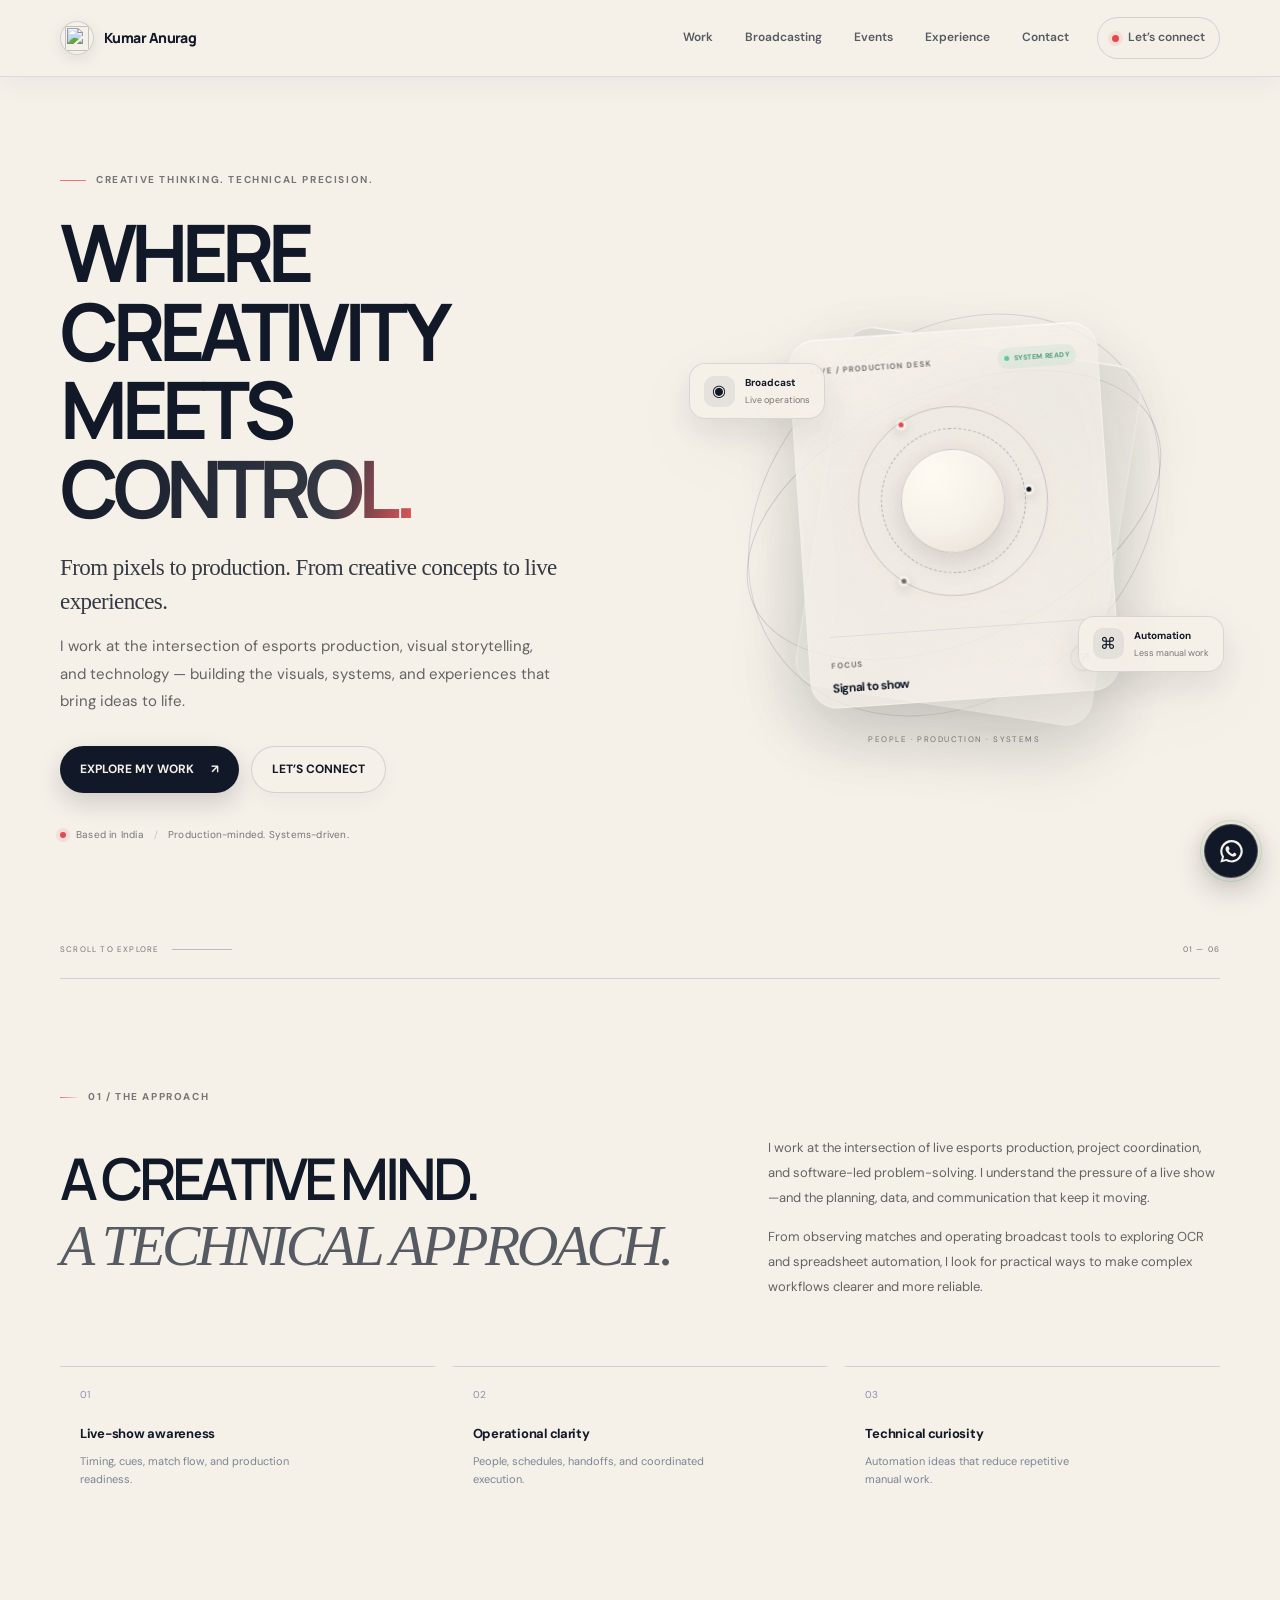
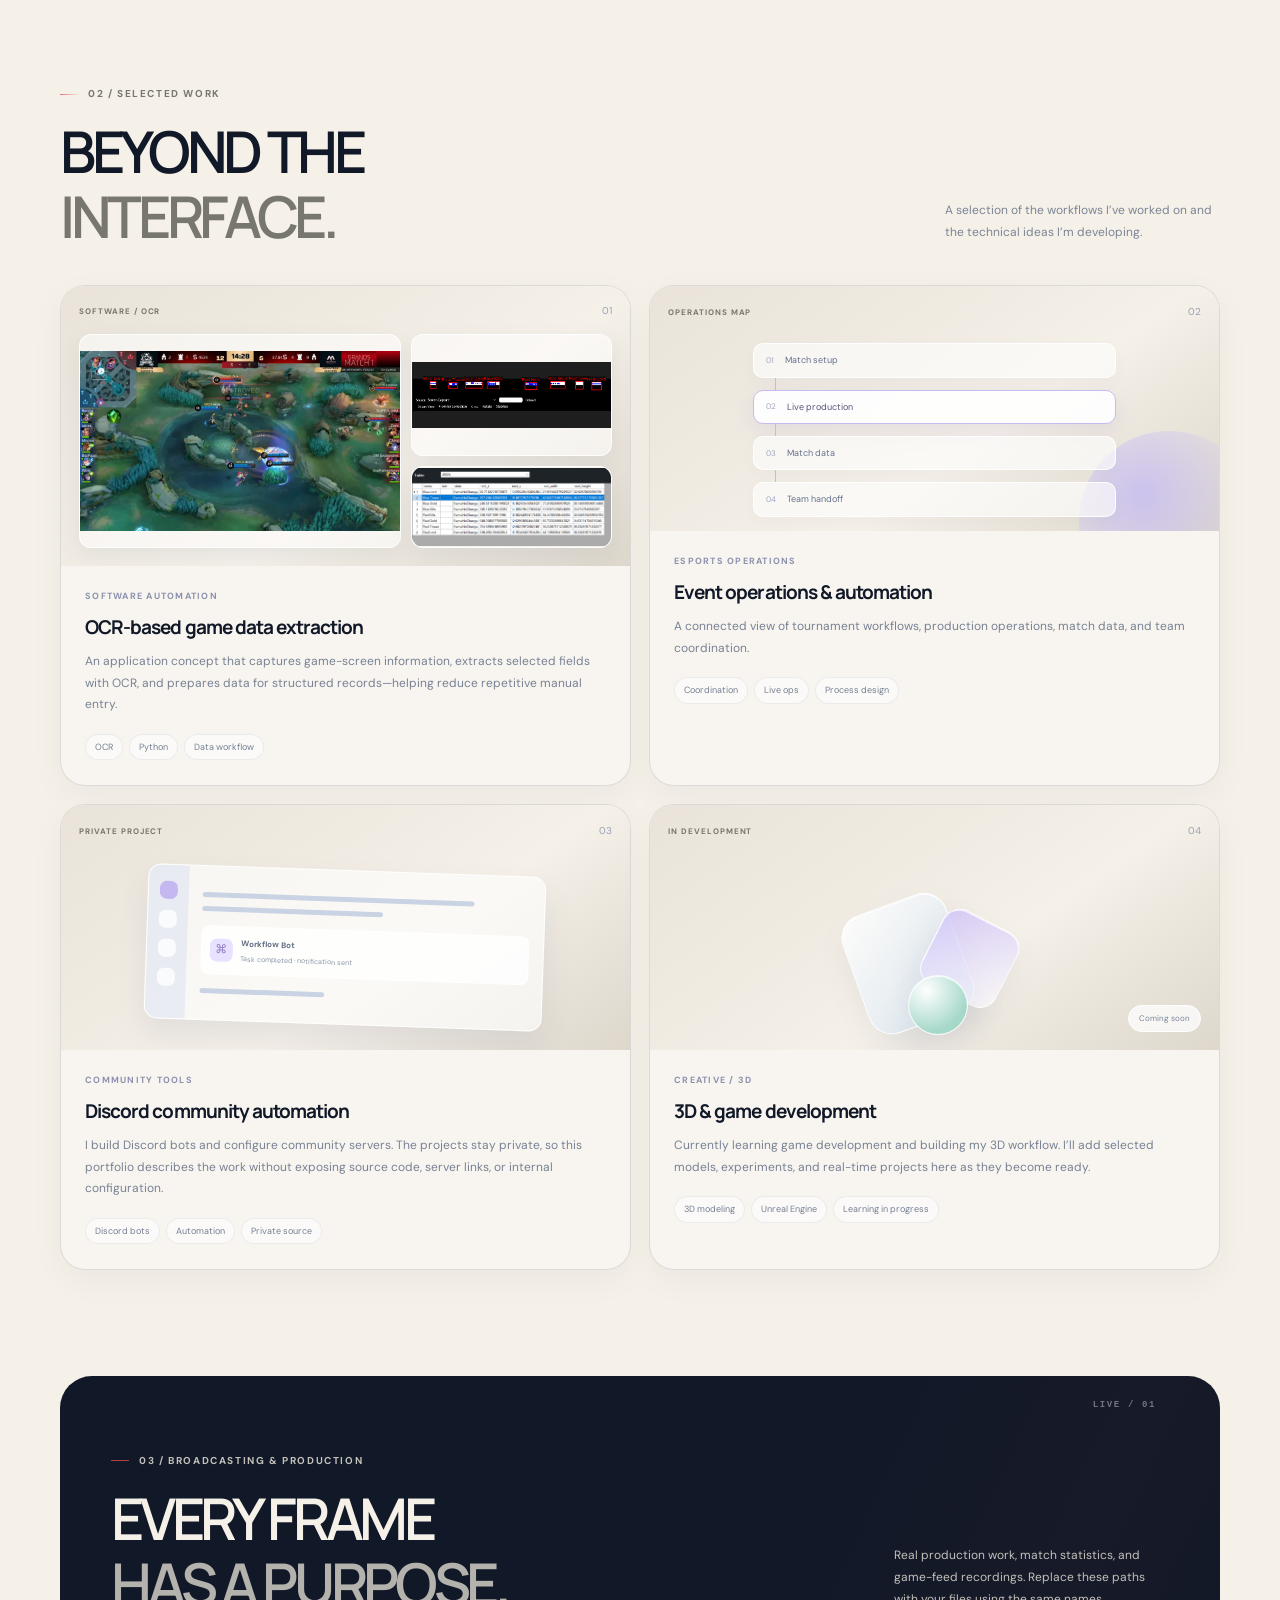
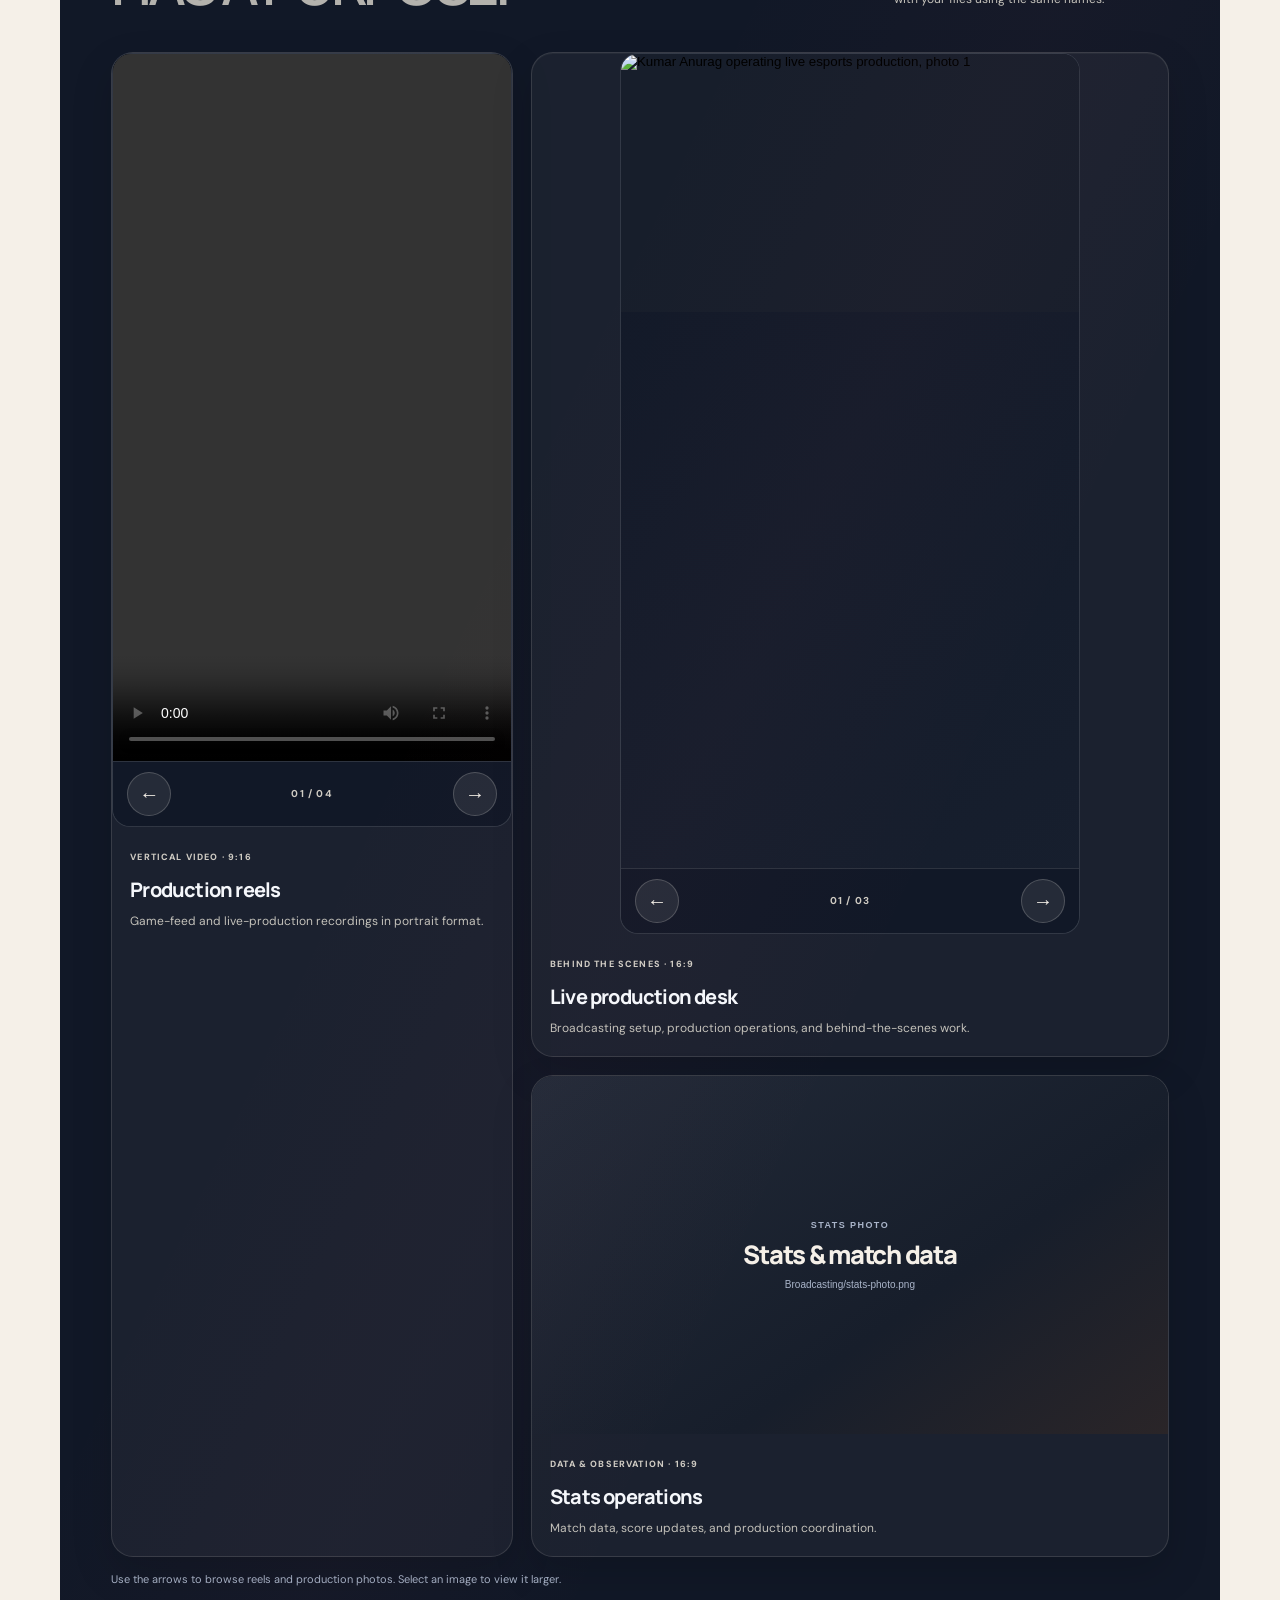
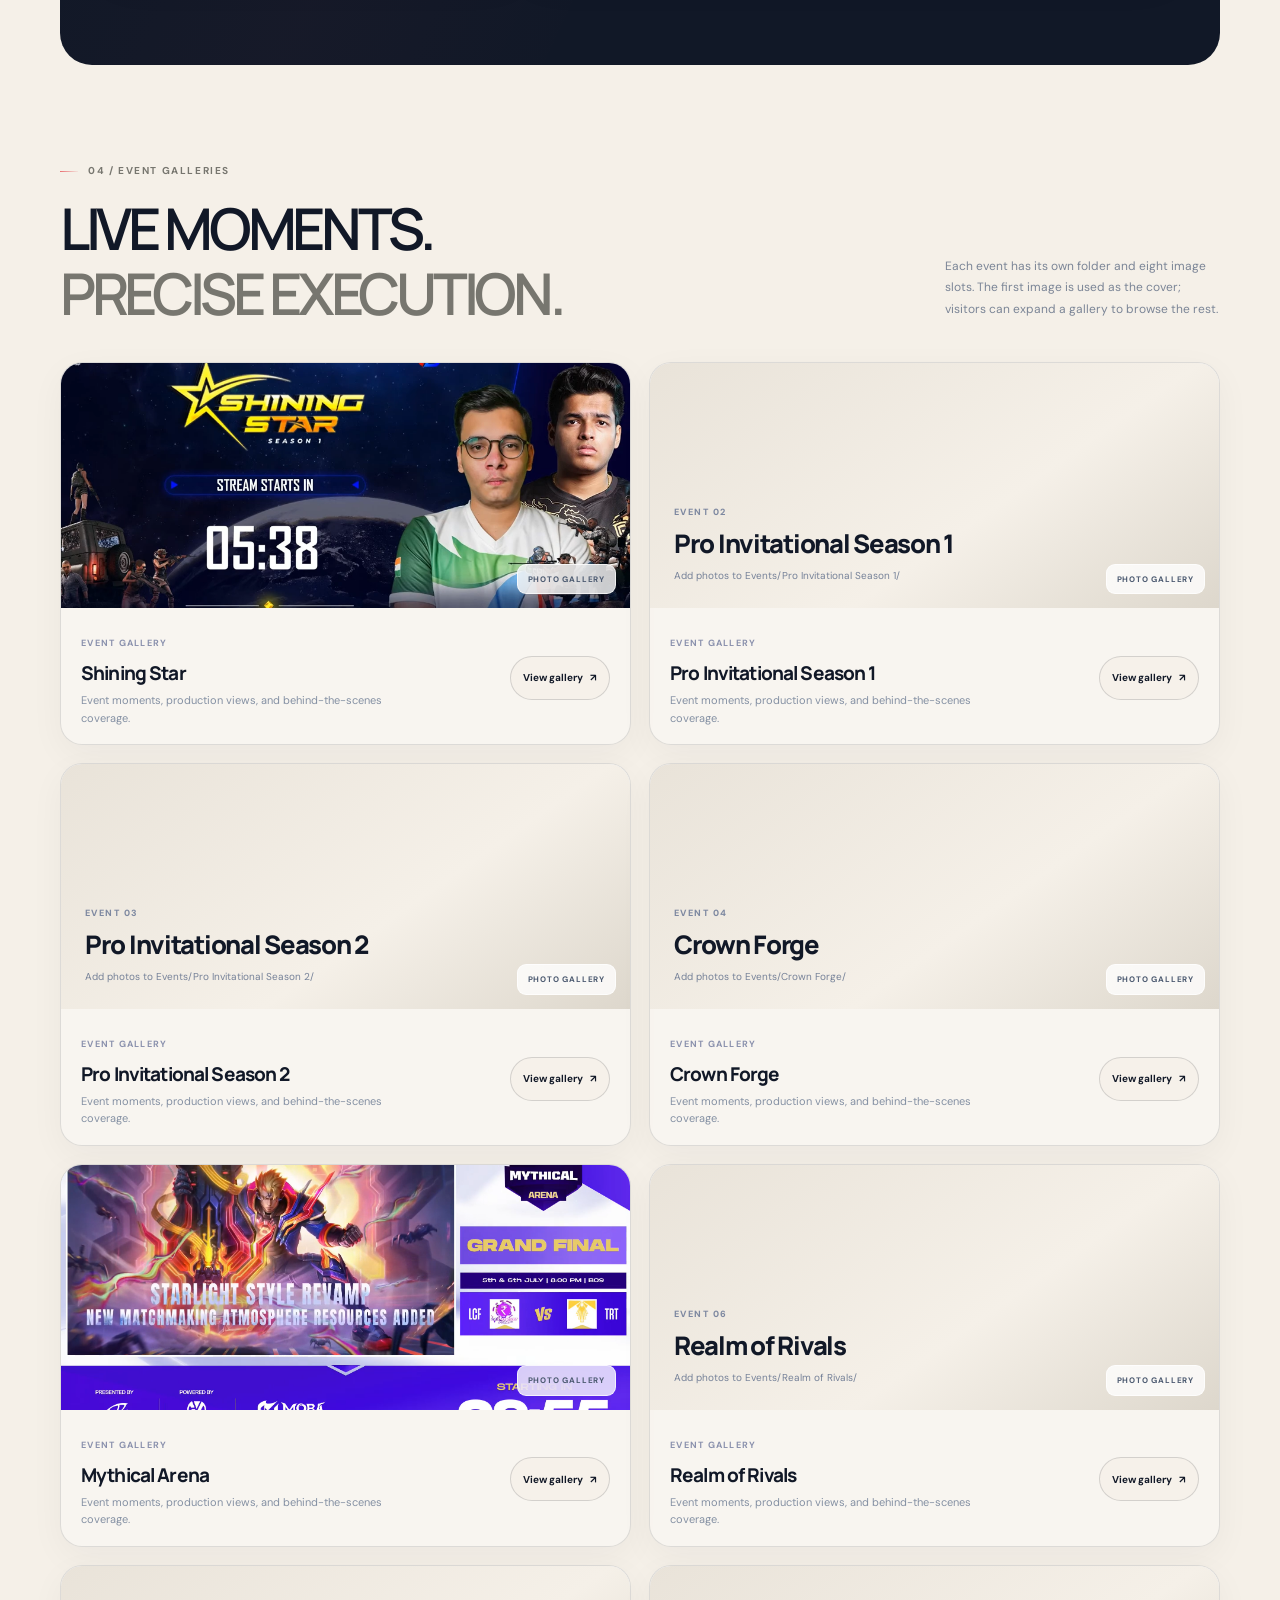
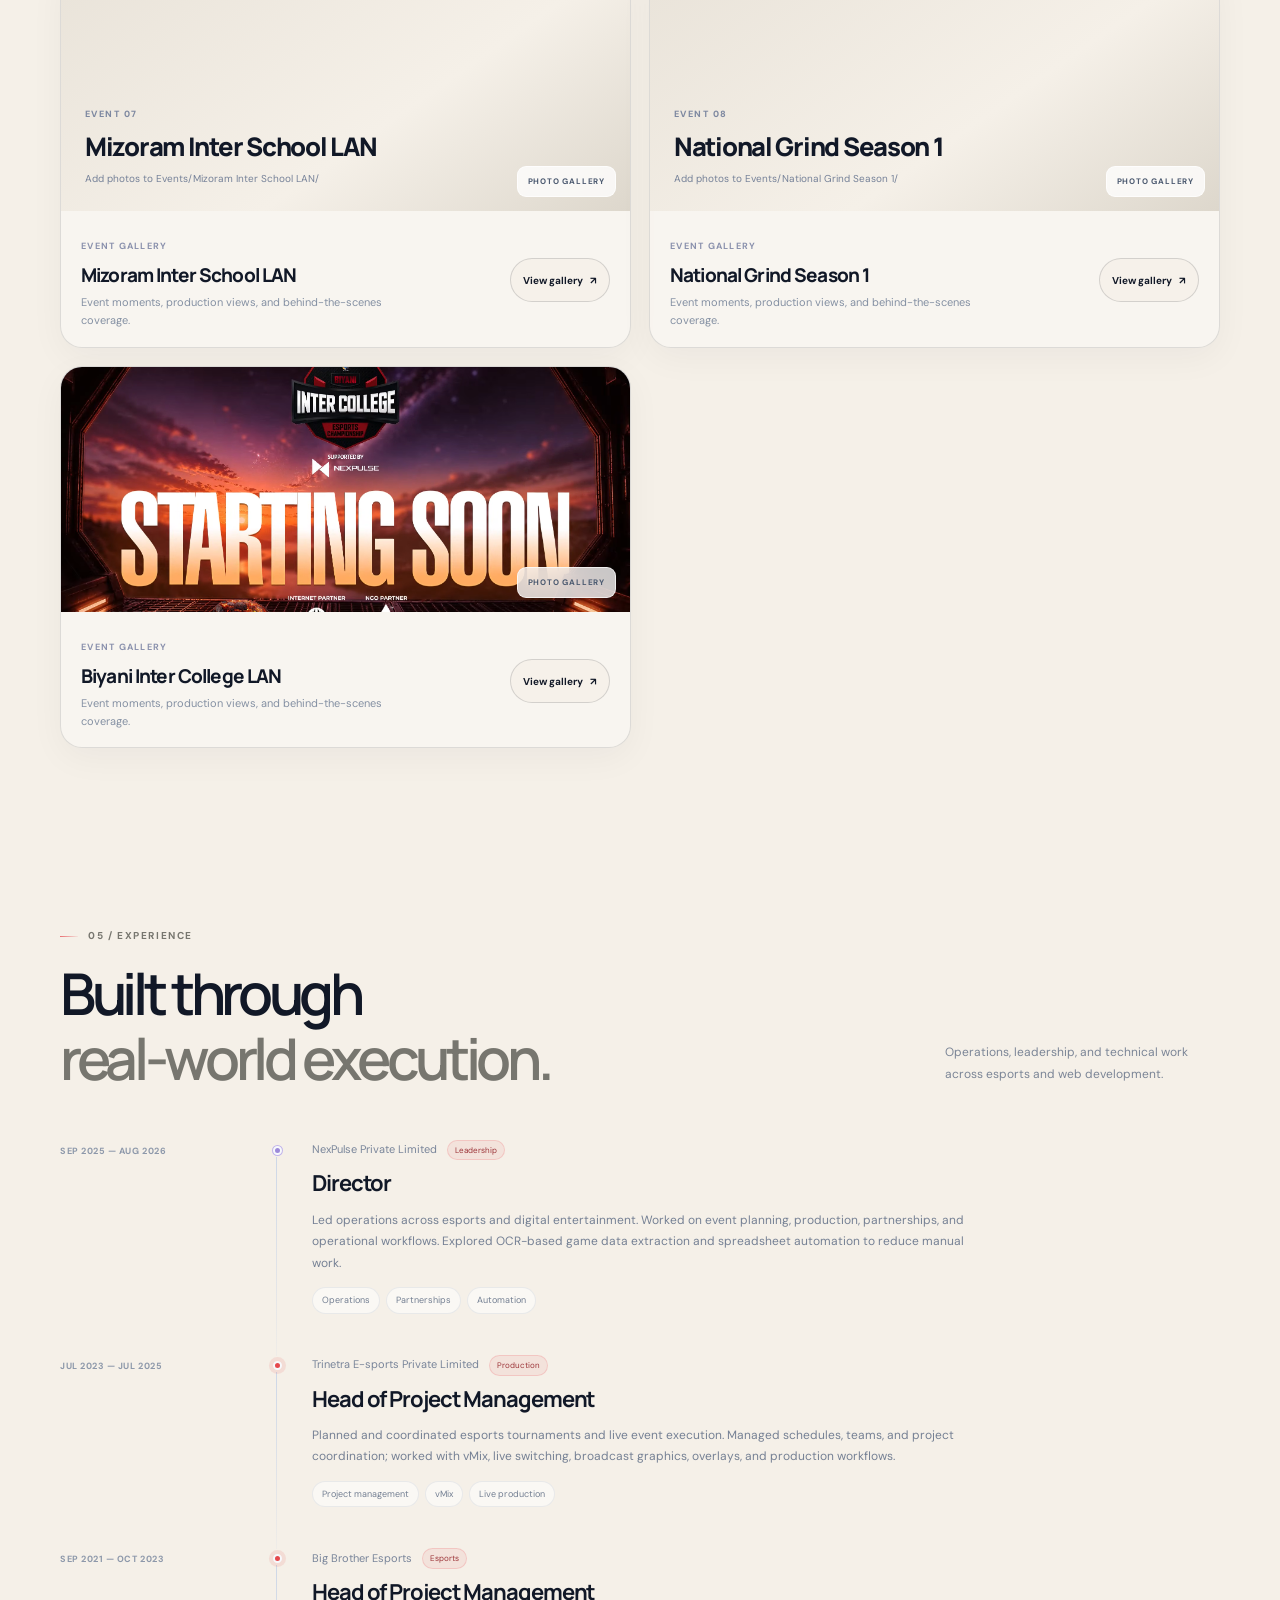
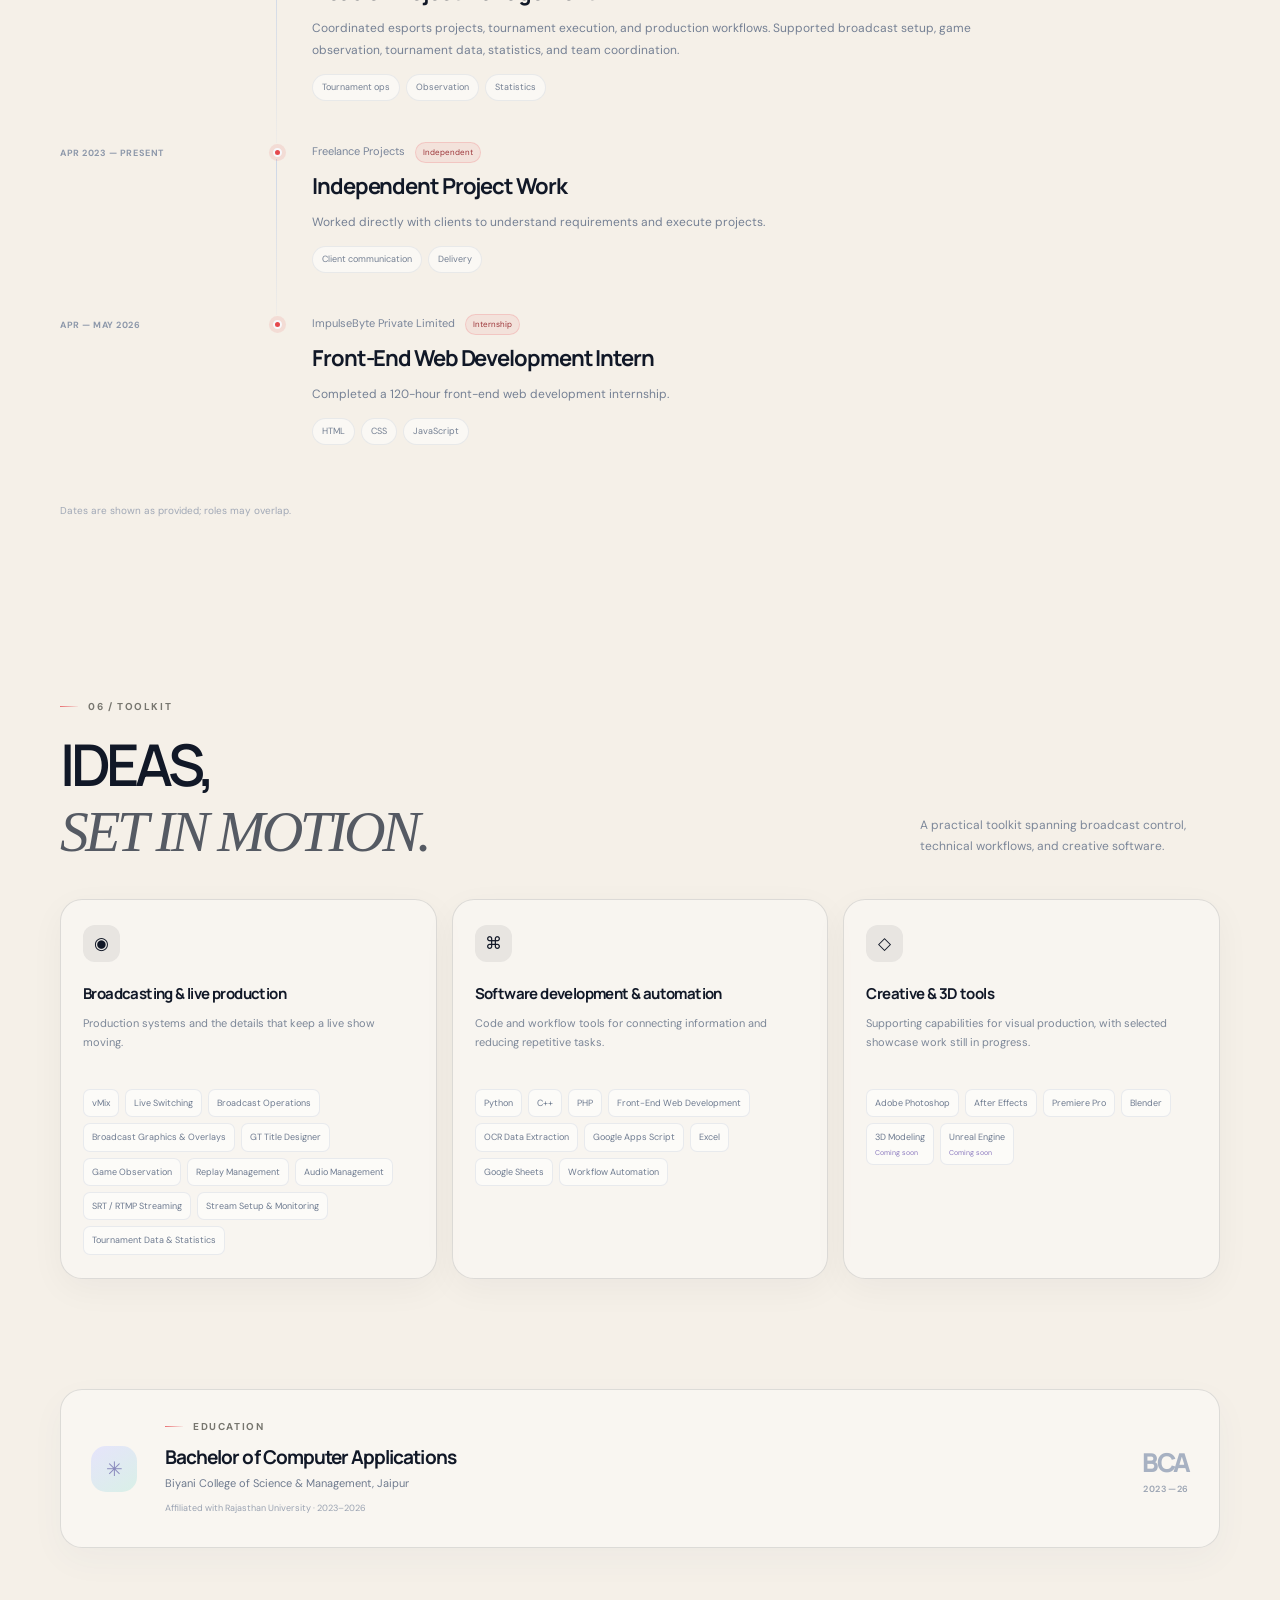
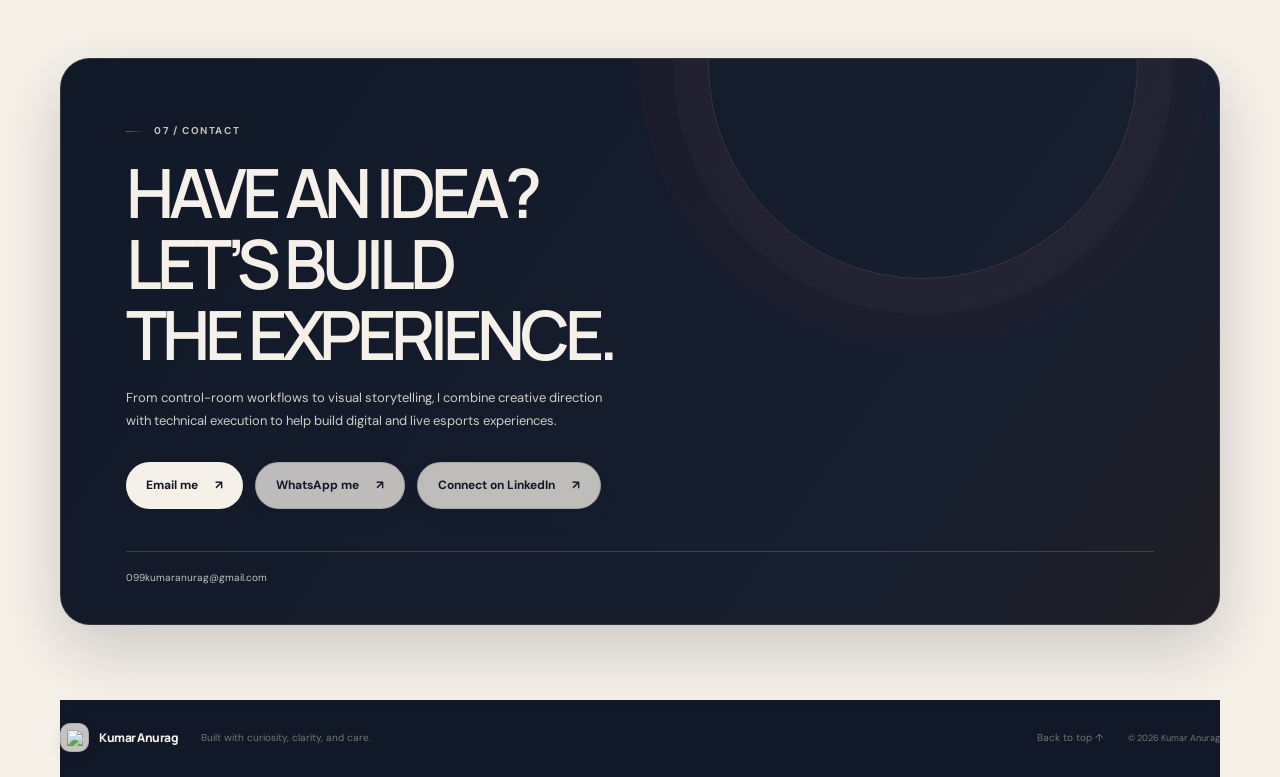
==== index.html @ 13251e4b "html" ====
<!doctype html>
<html lang="en">
<head>
  <meta charset="utf-8">
  <meta name="viewport" content="width=device-width, initial-scale=1">
  <meta name="theme-color" content="#111827">
  <meta name="description" content="Kumar Anurag — Software Development, Esports Operations & Broadcast Production.">
  <title>Kumar Anurag — Built for the live moment</title>
  <link rel="preconnect" href="https://fonts.googleapis.com">
  <link rel="preconnect" href="https://fonts.gstatic.com" crossorigin>
  <link href="https://fonts.googleapis.com/css2?family=DM+Sans:wght@400;500;600;700&family=Manrope:wght@400;500;600;700;800&display=swap" rel="stylesheet">
  <link rel="stylesheet" href="style.css">
  <script src="script.js" defer></script>
</head>
<body>
  <a class="skip-link" href="#main">Skip to content</a>
  <div class="ambient ambient-one" aria-hidden="true"></div>
  <div class="ambient ambient-two" aria-hidden="true"></div>
  <div class="ambient ambient-three" aria-hidden="true"></div>

  <header class="site-header">
    <nav class="nav shell" aria-label="Main navigation">
      <a class="brand" href="#home" aria-label="Kumar Anurag home"><span class="brand-mark"><img src="images/my-logo.png" alt="" onerror="this.hidden=true"></span><span>Kumar Anurag</span></a>
      <button class="menu-toggle" aria-expanded="false" aria-controls="nav-links" aria-label="Open navigation"><span></span><span></span></button>
      <div class="nav-links" id="nav-links">
        <a href="#work">Work</a><a href="#broadcasting">Broadcasting</a><a href="#event-gallery">Events</a><a href="#experience">Experience</a><a href="#contact">Contact</a>
      </div>
      <a class="nav-availability" href="mailto:099kumaranurag@gmail.com"><span></span> Let’s connect</a>
    </nav>
  </header>

  <main id="main">
    <section class="hero shell" id="home">
      <div class="hero-copy reveal">
        <p class="eyebrow"><span class="eyebrow-line"></span> CREATIVE THINKING. TECHNICAL PRECISION.</p>
        <h1>WHERE CREATIVITY<br>MEETS <span class="gradient-text">CONTROL.</span></h1>
        <p class="hero-subheadline">From pixels to production. From creative concepts to live experiences.</p><p class="hero-description">I work at the intersection of esports production, visual storytelling, and technology — building the visuals, systems, and experiences that bring ideas to life.</p>
        <div class="hero-actions">
          <a class="button button-primary" href="#work">EXPLORE MY WORK <span aria-hidden="true">↗</span></a>
          <a class="button button-glass" href="#contact">LET’S CONNECT</a>
        </div>
        <div class="hero-meta"><span class="status-dot"></span> Based in India <span class="meta-divider">/</span> Production-minded. Systems-driven.</div>
      </div>
      <div class="hero-art reveal" aria-label="Abstract glass interface representing live production workflows">
        <div class="art-orbit orbit-one"></div><div class="art-orbit orbit-two"></div>
        <div class="glass-panel panel-back"></div>
        <div class="glass-panel panel-main">
          <div class="panel-top"><span class="panel-label">LIVE / PRODUCTION DESK</span><span class="live-pill"><i></i> SYSTEM READY</span></div>
          <div class="signal-visual" aria-label="Three concentric circles framing the personal logo"><div class="signal-ring ring-a" aria-hidden="true"></div><div class="signal-ring ring-b" aria-hidden="true"></div><div class="signal-core logo-core"><img id="hero-logo-preview" src="images/my-logo.png" alt="Kumar Anurag logo" onload="document.getElementById('hero-logo-placeholder').hidden=true" onerror="this.hidden=true;document.getElementById('hero-logo-placeholder').hidden=true"><span id="hero-logo-placeholder" hidden></span><label class="logo-upload-label" for="hero-logo-upload" title="Upload your logo">＋<span>Upload logo</span></label><input id="hero-logo-upload" class="visually-hidden" type="file" accept="image/*" aria-label="Upload logo for inner circle"></div><div class="signal-node node-a"></div><div class="signal-node node-b"></div><div class="signal-node node-c"></div></div>
          <div class="panel-bottom"><div><span class="tiny-label">FOCUS</span><strong>Signal to show</strong></div><span class="arrow-bubble">↗</span></div>
        </div>
        <div class="float-chip chip-broadcast"><span class="chip-icon">◉</span><span><b>Broadcast</b><small>Live operations</small></span></div>
        <div class="float-chip chip-data"><span class="chip-icon chip-lavender">⌘</span><span><b>Automation</b><small>Less manual work</small></span></div>
        <div class="art-caption">PEOPLE · PRODUCTION · SYSTEMS</div>
      </div>
      <div class="hero-bottom"><span>SCROLL TO EXPLORE</span><span class="scroll-line"></span><span>01 — 06</span></div>
    </section>

    <section class="intro-section section shell" id="about">
      <div class="section-kicker reveal">01 / THE APPROACH</div>
      <div class="intro-grid">
        <h2 class="reveal">A CREATIVE MIND.<br><span class="serif-italic">A TECHNICAL APPROACH.</span></h2>
        <div class="intro-copy reveal"><p>I work at the intersection of live esports production, project coordination, and software-led problem-solving. I understand the pressure of a live show—and the planning, data, and communication that keep it moving.</p><p>From observing matches and operating broadcast tools to exploring OCR and spreadsheet automation, I look for practical ways to make complex workflows clearer and more reliable.</p></div>
      </div>
      <div class="principle-row reveal"><div><span class="principle-number">01</span><strong>Live-show awareness</strong><p>Timing, cues, match flow, and production readiness.</p></div><div><span class="principle-number">02</span><strong>Operational clarity</strong><p>People, schedules, handoffs, and coordinated execution.</p></div><div><span class="principle-number">03</span><strong>Technical curiosity</strong><p>Automation ideas that reduce repetitive manual work.</p></div></div>
    </section>

    <section class="section work-section shell" id="work">
      <div class="section-heading reveal"><div><div class="section-kicker">02 / SELECTED WORK</div><h2>BEYOND THE<br><span class="muted-heading">INTERFACE.</span></h2></div><p class="heading-aside">A selection of the workflows I’ve worked on and the technical ideas I’m developing.</p></div>
      <div class="project-grid">
        <article class="project-card project-large reveal">
          <div class="project-visual project-photo visual-ocr ocr-mosaic"><div class="ocr-shot ocr-shot-main"><img src="OCR/screenshots/ocr-demo-01.png" alt="OCR software screenshot one" loading="lazy" onerror="this.parentElement.classList.add('shot-missing');this.remove()"></div><div class="ocr-shot ocr-shot-tall"><img src="OCR/screenshots/ocr-demo-02.png" alt="OCR software screenshot two" loading="lazy" onerror="this.parentElement.classList.add('shot-missing');this.remove()"></div><div class="ocr-shot ocr-shot-wide"><img src="OCR/screenshots/ocr-demo-03.png" alt="OCR software screenshot three" loading="lazy" onerror="this.parentElement.classList.add('shot-missing');this.remove()"></div><div class="visual-top"><span class="visual-tag">SOFTWARE / OCR</span><span class="visual-index">01</span></div><div class="ocr-fallback">Add screenshots in <b>OCR/screenshots/</b><small>ocr-demo-01.png · ocr-demo-02.png · ocr-demo-03.png</small></div></div>
          <div class="project-content"><div class="project-type">SOFTWARE AUTOMATION</div><h3>OCR-based game data extraction</h3><p>An application concept that captures game-screen information, extracts selected fields with OCR, and prepares data for structured records—helping reduce repetitive manual entry.</p><div class="tag-row"><span>OCR</span><span>Python</span><span>Data workflow</span></div></div>
        </article>
        <article class="project-card reveal">
          <div class="project-visual visual-ops"><div class="visual-top"><span class="visual-tag">OPERATIONS MAP</span><span class="visual-index">02</span></div><div class="ops-flow"><div class="flow-node"><span>01</span>Match setup</div><div class="flow-connector"></div><div class="flow-node flow-active"><span>02</span>Live production</div><div class="flow-connector"></div><div class="flow-node"><span>03</span>Match data</div><div class="flow-connector"></div><div class="flow-node"><span>04</span>Team handoff</div></div><div class="ops-orb"></div></div><div class="project-content"><div class="project-type">ESPORTS OPERATIONS</div><h3>Event operations & automation</h3><p>A connected view of tournament workflows, production operations, match data, and team coordination.</p><div class="tag-row"><span>Coordination</span><span>Live ops</span><span>Process design</span></div></div></article>
        <article class="project-card reveal">
          <div class="project-visual visual-discord"><div class="visual-top"><span class="visual-tag">PRIVATE PROJECT</span><span class="visual-index">03</span></div><div class="discord-window"><div class="discord-sidebar"><i></i><i></i><i></i><i></i></div><div class="discord-content"><div class="discord-line line-long"></div><div class="discord-line"></div><div class="bot-message"><span class="bot-avatar">⌘</span><div><b>Workflow Bot</b><small>Task completed · notification sent</small></div></div><div class="discord-line line-short"></div></div></div></div><div class="project-content"><div class="project-type">COMMUNITY TOOLS</div><h3>Discord community automation</h3><p>I build Discord bots and configure community servers. The projects stay private, so this portfolio describes the work without exposing source code, server links, or internal configuration.</p><div class="tag-row"><span>Discord bots</span><span>Automation</span><span>Private source</span></div></div></article>
        <article class="project-card project-muted reveal"><div class="project-visual visual-creative"><div class="visual-top"><span class="visual-tag">IN DEVELOPMENT</span><span class="visual-index">04</span></div><div class="creative-shapes"><div class="shape shape-glass"></div><div class="shape shape-cube"></div><div class="shape shape-sphere"></div></div><span class="coming-badge">Coming soon</span></div><div class="project-content"><div class="project-type">CREATIVE / 3D</div><h3>3D & game development</h3><p>Currently learning game development and building my 3D workflow. I’ll add selected models, experiments, and real-time projects here as they become ready.</p><div class="tag-row"><span>3D modeling</span><span>Unreal Engine</span><span>Learning in progress</span></div></div></article>
      </div>
    </section>

    <section class="section broadcast-section shell" id="broadcasting">
      <div class="section-heading reveal"><div><div class="section-kicker">03 / BROADCASTING & PRODUCTION</div><h2>EVERY FRAME<br><span class="muted-heading">HAS A PURPOSE.</span></h2></div><p class="heading-aside">Real production work, match statistics, and game-feed recordings. Replace these paths with your files using the same names.</p></div>
      <div class="broadcast-feature-grid broadcast-media-layout">
        <!-- BOX 1: portrait reel/video carousel -->
        <article class="broadcast-feature reveal production-carousel-card broadcast-reels-card">
          <div class="production-carousel broadcast-reel-carousel" data-broadcast-carousel>
            <div class="production-slide is-active"><div class="production-video-frame"><video controls preload="metadata" playsinline><source src="Broadcasting/videos/game-feed-1.mp4" type="video/mp4">Your browser does not support video playback.</video></div><span class="broadcast-media-label">REEL 01 · GAME FEED</span></div>
            <div class="production-slide"><div class="production-video-frame"><video controls preload="metadata" playsinline><source src="Broadcasting/videos/game-feed-2.mp4" type="video/mp4">Your browser does not support video playback.</video></div><span class="broadcast-media-label">REEL 02 · GAME FEED</span></div>
            <div class="production-slide"><div class="production-video-frame"><video controls preload="metadata" playsinline><source src="Broadcasting/videos/game-feed-3.mp4" type="video/mp4">Your browser does not support video playback.</video></div><span class="broadcast-media-label">REEL 03 · GAME FEED</span></div>
            <div class="production-slide"><div class="production-video-frame"><video controls preload="metadata" playsinline><source src="Broadcasting/videos/full-production-video.mp4" type="video/mp4">Your browser does not support video playback.</video></div><span class="broadcast-media-label">REEL 04 · FULL PRODUCTION</span></div>
            <div class="production-carousel-controls"><button type="button" class="production-prev" aria-label="Previous reel">←</button><span class="production-counter" aria-live="polite">01 / 04</span><button type="button" class="production-next" aria-label="Next reel">→</button></div>
          </div>
          <div class="broadcast-caption"><span>VERTICAL VIDEO · 9:16</span><h3>Production reels</h3><p>Game-feed and live-production recordings in portrait format.</p></div>
        </article>

        <!-- BOX 2: landscape production photo carousel -->
        <article class="broadcast-feature reveal production-carousel-card broadcast-production-card">
          <div class="production-carousel broadcast-production-carousel" data-broadcast-carousel>
            <div class="production-slide is-active"><button class="media-open image-open" type="button" data-full="Broadcasting/production-photo-01.png" aria-label="Open production photo 1"><img src="Broadcasting/production-photo-01.png" alt="Kumar Anurag operating live esports production, photo 1" loading="lazy" onerror="this.closest('.production-slide').classList.add('media-missing');this.querySelector('img').remove()"><div class="media-fallback"><span>PRODUCTION PHOTO 01</span><strong>Production in action</strong><small>Broadcasting/production-photo-01.png</small></div></button></div>
            <div class="production-slide"><button class="media-open image-open" type="button" data-full="Broadcasting/production-photo-02.png" aria-label="Open production photo 2"><img src="Broadcasting/production-photo-02.png" alt="Kumar Anurag operating live esports production, photo 2" loading="lazy" onerror="this.closest('.production-slide').classList.add('media-missing');this.querySelector('img').remove()"><div class="media-fallback"><span>PRODUCTION PHOTO 02</span><strong>Behind the scenes</strong><small>Broadcasting/production-photo-02.png</small></div></button></div>
            <div class="production-slide"><button class="media-open image-open" type="button" data-full="Broadcasting/production-photo-03.png" aria-label="Open production photo 3"><img src="Broadcasting/production-photo-03.png" alt="Kumar Anurag operating live esports production, photo 3" loading="lazy" onerror="this.closest('.production-slide').classList.add('media-missing');this.querySelector('img').remove()"><div class="media-fallback"><span>PRODUCTION PHOTO 03</span><strong>Live show operations</strong><small>Broadcasting/production-photo-03.png</small></div></button></div>
            <div class="production-carousel-controls"><button type="button" class="production-prev" aria-label="Previous production photo">←</button><span class="production-counter" aria-live="polite">01 / 03</span><button type="button" class="production-next" aria-label="Next production photo">→</button></div>
          </div>
          <div class="broadcast-caption"><span>BEHIND THE SCENES · 16:9</span><h3>Live production desk</h3><p>Broadcasting setup, production operations, and behind-the-scenes work.</p></div>
        </article>

        <!-- BOX 3: landscape stats image -->
        <article class="broadcast-feature reveal broadcast-stats-card">
          <button class="media-open image-open" type="button" data-full="Broadcasting/stats-photo.png" aria-label="Open tournament statistics photo"><img src="Broadcasting/stats-photo.png" alt="Tournament stats and broadcast data workflow" loading="lazy" onerror="this.closest('.broadcast-stats-card').classList.add('media-missing');this.remove()"><div class="media-fallback"><span>STATS PHOTO</span><strong>Stats & match data</strong><small>Broadcasting/stats-photo.png</small></div></button>
          <div class="broadcast-caption"><span>DATA & OBSERVATION · 16:9</span><h3>Stats operations</h3><p>Match data, score updates, and production coordination.</p></div>
        </article>
      </div>
      <p class="broadcast-media-note">Use the arrows to browse reels and production photos. Select an image to view it larger.</p>
      <style>
        /* Scoped to section 03 only: portrait reel left, two landscape cards right. */
        #broadcasting .broadcast-media-layout{display:grid;grid-template-columns:minmax(0,0.63fr) minmax(0,1fr);grid-template-rows:auto auto;align-items:stretch;gap:18px}
        #broadcasting .broadcast-reels-card{grid-column:1;grid-row:1 / span 2;min-width:0}
        #broadcasting .broadcast-production-card{grid-column:2;grid-row:1;min-width:0}
        #broadcasting .broadcast-stats-card{grid-column:2;grid-row:2;min-width:0}
        #broadcasting .broadcast-reel-carousel .production-slide{display:none;position:relative;aspect-ratio:9/16;overflow:hidden;background:#0c111b}
        #broadcasting .broadcast-reel-carousel .production-slide.is-active{display:block;animation:productionFade .3s ease}
        #broadcasting .broadcast-reel-carousel .production-video-frame{position:absolute;inset:0;display:block;background:#0c111b}
        #broadcasting .broadcast-reel-carousel video{display:block;width:100%;height:100%;object-fit:contain;background:#0c111b}
        #broadcasting .broadcast-media-label{display:block;padding:9px 12px;font-size:10px;letter-spacing:.12em;font-weight:700;color:#d0ccc4;background:rgba(17,24,39,.96)}
        #broadcasting .broadcast-production-carousel .production-slide{display:none}
        #broadcasting .broadcast-production-carousel .production-slide.is-active{display:block;animation:productionFade .3s ease}
        #broadcasting .broadcast-production-carousel .media-open,#broadcasting .broadcast-stats-card>.media-open{display:block;width:100%;height:auto;aspect-ratio:16/9;position:relative;background:#171e2b;overflow:hidden}
        #broadcasting .broadcast-production-carousel .media-open>img,#broadcasting .broadcast-stats-card>.media-open>img{width:100%;height:100%;object-fit:contain;background:#171e2b}
        #broadcasting .broadcast-production-carousel .media-fallback,#broadcasting .broadcast-stats-card .media-fallback{position:absolute;inset:0;display:flex;justify-content:center;align-items:center;text-align:center}
        #broadcasting .broadcast-media-layout .broadcast-caption{padding:15px 18px 18px}
        #broadcasting .broadcast-media-layout .production-carousel-controls{background:rgba(17,24,39,.96);border-top-color:rgba(245,240,232,.12)}
        #broadcasting .broadcast-media-layout .production-carousel-controls button{width:40px;height:40px}
        @media(max-width:760px){#broadcasting .broadcast-media-layout{grid-template-columns:minmax(0,1fr);grid-template-rows:auto;gap:16px}#broadcasting .broadcast-reels-card,#broadcasting .broadcast-production-card,#broadcasting .broadcast-stats-card{grid-column:1;grid-row:auto}#broadcasting .broadcast-reels-card{max-width:440px;width:100%;justify-self:center}#broadcasting .broadcast-reel-carousel .production-slide{aspect-ratio:9/16}#broadcasting .broadcast-media-layout .broadcast-caption{padding:13px 15px 16px}}
        @media(prefers-reduced-motion:reduce){#broadcasting .broadcast-media-layout .production-slide.is-active{animation:none}}
      </style>
      <script>
        (()=>{const section=document.querySelector('#broadcasting');if(!section)return;section.querySelectorAll('[data-broadcast-carousel]').forEach(carousel=>{const slides=[...carousel.querySelectorAll(':scope > .production-slide')];const prev=carousel.querySelector('.production-prev');const next=carousel.querySelector('.production-next');const counter=carousel.querySelector('.production-counter');let index=0;const show=n=>{slides[index]?.querySelectorAll('video').forEach(v=>v.pause());index=(n+slides.length)%slides.length;slides.forEach((slide,i)=>{slide.classList.toggle('is-active',i===index);slide.setAttribute('aria-hidden',i===index?'false':'true');if(i!==index)slide.querySelectorAll('video').forEach(v=>v.pause())});if(counter)counter.textContent=String(index+1).padStart(2,'0')+' / '+String(slides.length).padStart(2,'0')};prev?.addEventListener('click',()=>show(index-1));next?.addEventListener('click',()=>show(index+1));show(0)})})();
      </script>
</section>

    <section class="section event-gallery-section shell" id="event-gallery">
      <div class="section-heading reveal"><div><div class="section-kicker">04 / EVENT GALLERIES</div><h2>LIVE MOMENTS.<br><span class="muted-heading">PRECISE EXECUTION.</span></h2></div><p class="heading-aside">Each event has its own folder and eight image slots. The first image is used as the cover; visitors can expand a gallery to browse the rest.</p></div>
      <div class="event-gallery-grid">
        <article class="event-gallery-card reveal" id="event-gallery-01"><div class="event-gallery-cover"><img src="Events/Shining Star/Shining Star-01.png" alt="Shining Star event cover" loading="lazy" onerror="this.closest('.event-gallery-cover').classList.add('cover-missing');this.remove()"><div class="cover-fallback"><span>EVENT 01</span><strong>Shining Star</strong><small>Add photos to Events/Shining Star/</small></div><span class="photo-count">PHOTO GALLERY</span></div><div class="event-gallery-info"><div><span class="project-type">EVENT GALLERY</span><h3>Shining Star</h3><p>Event moments, production views, and behind-the-scenes coverage.</p></div><button class="gallery-toggle" type="button" aria-expanded="false" aria-controls="event-gallery-01-photos" aria-label="Toggle photo gallery for Shining Star">View gallery <span>＋</span></button></div><div class="event-gallery-thumbs" id="event-gallery-01-photos" aria-hidden="true"><button class="gallery-thumb image-open" type="button" data-full="Events/Shining Star/Shining Star-01.png" aria-label="Open Shining Star photo 1"><img src="Events/Shining Star/Shining Star-01.png" alt="Shining Star event photo 1" loading="lazy" onerror="this.closest('.gallery-thumb').remove()"><span>01</span></button><button class="gallery-thumb image-open" type="button" data-full="Events/Shining Star/Shining Star-02.png" aria-label="Open Shining Star photo 2"><img src="Events/Shining Star/Shining Star-02.png" alt="Shining Star event photo 2" loading="lazy" onerror="this.closest('.gallery-thumb').remove()"><span>02</span></button><button class="gallery-thumb image-open" type="button" data-full="Events/Shining Star/Shining Star-03.png" aria-label="Open Shining Star photo 3"><img src="Events/Shining Star/Shining Star-03.png" alt="Shining Star event photo 3" loading="lazy" onerror="this.closest('.gallery-thumb').remove()"><span>03</span></button><button class="gallery-thumb image-open" type="button" data-full="Events/Shining Star/Shining Star-04.png" aria-label="Open Shining Star photo 4"><img src="Events/Shining Star/Shining Star-04.png" alt="Shining Star event photo 4" loading="lazy" onerror="this.closest('.gallery-thumb').remove()"><span>04</span></button><button class="gallery-thumb image-open" type="button" data-full="Events/Shining Star/Shining Star-05.png" aria-label="Open Shining Star photo 5"><img src="Events/Shining Star/Shining Star-05.png" alt="Shining Star event photo 5" loading="lazy" onerror="this.closest('.gallery-thumb').remove()"><span>05</span></button><button class="gallery-thumb image-open" type="button" data-full="Events/Shining Star/Shining Star-06.png" aria-label="Open Shining Star photo 6"><img src="Events/Shining Star/Shining Star-06.png" alt="Shining Star event photo 6" loading="lazy" onerror="this.closest('.gallery-thumb').remove()"><span>06</span></button><button class="gallery-thumb image-open" type="button" data-full="Events/Shining Star/Shining Star-07.png" aria-label="Open Shining Star photo 7"><img src="Events/Shining Star/Shining Star-07.png" alt="Shining Star event photo 7" loading="lazy" onerror="this.closest('.gallery-thumb').remove()"><span>07</span></button><button class="gallery-thumb image-open" type="button" data-full="Events/Shining Star/Shining Star-08.png" aria-label="Open Shining Star photo 8"><img src="Events/Shining Star/Shining Star-08.png" alt="Shining Star event photo 8" loading="lazy" onerror="this.closest('.gallery-thumb').remove()"><span>08</span></button><button class="gallery-thumb image-open" type="button" data-full="Events/Shining Star/Shining Star-09.png" aria-label="Open Shining Star photo 9"><img src="Events/Shining Star/Shining Star-09.png" alt="Shining Star event photo 9" loading="lazy" onerror="this.closest('.gallery-thumb').remove()"><span>09</span></button><button class="gallery-thumb image-open" type="button" data-full="Events/Shining Star/Shining Star-10.png" aria-label="Open Shining Star photo 10"><img src="Events/Shining Star/Shining Star-10.png" alt="Shining Star event photo 10" loading="lazy" onerror="this.closest('.gallery-thumb').remove()"><span>10</span></button></div></article>
        <article class="event-gallery-card reveal" id="event-gallery-02"><div class="event-gallery-cover"><img src="Events/Pro Invitational Season 1/Pro Invitational Season 1-01.png" alt="Pro Invitational Season 1 event cover" loading="lazy" onerror="this.closest('.event-gallery-cover').classList.add('cover-missing');this.remove()"><div class="cover-fallback"><span>EVENT 02</span><strong>Pro Invitational Season 1</strong><small>Add photos to Events/Pro Invitational Season 1/</small></div><span class="photo-count">PHOTO GALLERY</span></div><div class="event-gallery-info"><div><span class="project-type">EVENT GALLERY</span><h3>Pro Invitational Season 1</h3><p>Event moments, production views, and behind-the-scenes coverage.</p></div><button class="gallery-toggle" type="button" aria-expanded="false" aria-controls="event-gallery-02-photos" aria-label="Toggle photo gallery for Pro Invitational Season 1">View gallery <span>＋</span></button></div><div class="event-gallery-thumbs" id="event-gallery-02-photos" aria-hidden="true"><button class="gallery-thumb image-open" type="button" data-full="Events/Pro Invitational Season 1/Pro Invitational Season 1-01.png" aria-label="Open Pro Invitational Season 1 photo 1"><img src="Events/Pro Invitational Season 1/Pro Invitational Season 1-01.png" alt="Pro Invitational Season 1 event photo 1" loading="lazy" onerror="this.closest('.gallery-thumb').remove()"><span>01</span></button><button class="gallery-thumb image-open" type="button" data-full="Events/Pro Invitational Season 1/Pro Invitational Season 1-02.png" aria-label="Open Pro Invitational Season 1 photo 2"><img src="Events/Pro Invitational Season 1/Pro Invitational Season 1-02.png" alt="Pro Invitational Season 1 event photo 2" loading="lazy" onerror="this.closest('.gallery-thumb').remove()"><span>02</span></button><button class="gallery-thumb image-open" type="button" data-full="Events/Pro Invitational Season 1/Pro Invitational Season 1-03.png" aria-label="Open Pro Invitational Season 1 photo 3"><img src="Events/Pro Invitational Season 1/Pro Invitational Season 1-03.png" alt="Pro Invitational Season 1 event photo 3" loading="lazy" onerror="this.closest('.gallery-thumb').remove()"><span>03</span></button><button class="gallery-thumb image-open" type="button" data-full="Events/Pro Invitational Season 1/Pro Invitational Season 1-04.png" aria-label="Open Pro Invitational Season 1 photo 4"><img src="Events/Pro Invitational Season 1/Pro Invitational Season 1-04.png" alt="Pro Invitational Season 1 event photo 4" loading="lazy" onerror="this.closest('.gallery-thumb').remove()"><span>04</span></button><button class="gallery-thumb image-open" type="button" data-full="Events/Pro Invitational Season 1/Pro Invitational Season 1-05.png" aria-label="Open Pro Invitational Season 1 photo 5"><img src="Events/Pro Invitational Season 1/Pro Invitational Season 1-05.png" alt="Pro Invitational Season 1 event photo 5" loading="lazy" onerror="this.closest('.gallery-thumb').remove()"><span>05</span></button><button class="gallery-thumb image-open" type="button" data-full="Events/Pro Invitational Season 1/Pro Invitational Season 1-06.png" aria-label="Open Pro Invitational Season 1 photo 6"><img src="Events/Pro Invitational Season 1/Pro Invitational Season 1-06.png" alt="Pro Invitational Season 1 event photo 6" loading="lazy" onerror="this.closest('.gallery-thumb').remove()"><span>06</span></button><button class="gallery-thumb image-open" type="button" data-full="Events/Pro Invitational Season 1/Pro Invitational Season 1-07.png" aria-label="Open Pro Invitational Season 1 photo 7"><img src="Events/Pro Invitational Season 1/Pro Invitational Season 1-07.png" alt="Pro Invitational Season 1 event photo 7" loading="lazy" onerror="this.closest('.gallery-thumb').remove()"><span>07</span></button><button class="gallery-thumb image-open" type="button" data-full="Events/Pro Invitational Season 1/Pro Invitational Season 1-08.png" aria-label="Open Pro Invitational Season 1 photo 8"><img src="Events/Pro Invitational Season 1/Pro Invitational Season 1-08.png" alt="Pro Invitational Season 1 event photo 8" loading="lazy" onerror="this.closest('.gallery-thumb').remove()"><span>08</span></button><button class="gallery-thumb image-open" type="button" data-full="Events/Pro Invitational Season 1/Pro Invitational Season 1-09.png" aria-label="Open Pro Invitational Season 1 photo 9"><img src="Events/Pro Invitational Season 1/Pro Invitational Season 1-09.png" alt="Pro Invitational Season 1 event photo 9" loading="lazy" onerror="this.closest('.gallery-thumb').remove()"><span>09</span></button><button class="gallery-thumb image-open" type="button" data-full="Events/Pro Invitational Season 1/Pro Invitational Season 1-10.png" aria-label="Open Pro Invitational Season 1 photo 10"><img src="Events/Pro Invitational Season 1/Pro Invitational Season 1-10.png" alt="Pro Invitational Season 1 event photo 10" loading="lazy" onerror="this.closest('.gallery-thumb').remove()"><span>10</span></button></div></article>
        <article class="event-gallery-card reveal" id="event-gallery-03"><div class="event-gallery-cover"><img src="Events/Pro Invitational Season 2/Pro Invitational Season 2-01.png" alt="Pro Invitational Season 2 event cover" loading="lazy" onerror="this.closest('.event-gallery-cover').classList.add('cover-missing');this.remove()"><div class="cover-fallback"><span>EVENT 03</span><strong>Pro Invitational Season 2</strong><small>Add photos to Events/Pro Invitational Season 2/</small></div><span class="photo-count">PHOTO GALLERY</span></div><div class="event-gallery-info"><div><span class="project-type">EVENT GALLERY</span><h3>Pro Invitational Season 2</h3><p>Event moments, production views, and behind-the-scenes coverage.</p></div><button class="gallery-toggle" type="button" aria-expanded="false" aria-controls="event-gallery-03-photos" aria-label="Toggle photo gallery for Pro Invitational Season 2">View gallery <span>＋</span></button></div><div class="event-gallery-thumbs" id="event-gallery-03-photos" aria-hidden="true"><button class="gallery-thumb image-open" type="button" data-full="Events/Pro Invitational Season 2/Pro Invitational Season 2-01.png" aria-label="Open Pro Invitational Season 2 photo 1"><img src="Events/Pro Invitational Season 2/Pro Invitational Season 2-01.png" alt="Pro Invitational Season 2 event photo 1" loading="lazy" onerror="this.closest('.gallery-thumb').remove()"><span>01</span></button><button class="gallery-thumb image-open" type="button" data-full="Events/Pro Invitational Season 2/Pro Invitational Season 2-02.png" aria-label="Open Pro Invitational Season 2 photo 2"><img src="Events/Pro Invitational Season 2/Pro Invitational Season 2-02.png" alt="Pro Invitational Season 2 event photo 2" loading="lazy" onerror="this.closest('.gallery-thumb').remove()"><span>02</span></button><button class="gallery-thumb image-open" type="button" data-full="Events/Pro Invitational Season 2/Pro Invitational Season 2-03.png" aria-label="Open Pro Invitational Season 2 photo 3"><img src="Events/Pro Invitational Season 2/Pro Invitational Season 2-03.png" alt="Pro Invitational Season 2 event photo 3" loading="lazy" onerror="this.closest('.gallery-thumb').remove()"><span>03</span></button><button class="gallery-thumb image-open" type="button" data-full="Events/Pro Invitational Season 2/Pro Invitational Season 2-04.png" aria-label="Open Pro Invitational Season 2 photo 4"><img src="Events/Pro Invitational Season 2/Pro Invitational Season 2-04.png" alt="Pro Invitational Season 2 event photo 4" loading="lazy" onerror="this.closest('.gallery-thumb').remove()"><span>04</span></button><button class="gallery-thumb image-open" type="button" data-full="Events/Pro Invitational Season 2/Pro Invitational Season 2-05.png" aria-label="Open Pro Invitational Season 2 photo 5"><img src="Events/Pro Invitational Season 2/Pro Invitational Season 2-05.png" alt="Pro Invitational Season 2 event photo 5" loading="lazy" onerror="this.closest('.gallery-thumb').remove()"><span>05</span></button><button class="gallery-thumb image-open" type="button" data-full="Events/Pro Invitational Season 2/Pro Invitational Season 2-06.png" aria-label="Open Pro Invitational Season 2 photo 6"><img src="Events/Pro Invitational Season 2/Pro Invitational Season 2-06.png" alt="Pro Invitational Season 2 event photo 6" loading="lazy" onerror="this.closest('.gallery-thumb').remove()"><span>06</span></button><button class="gallery-thumb image-open" type="button" data-full="Events/Pro Invitational Season 2/Pro Invitational Season 2-07.png" aria-label="Open Pro Invitational Season 2 photo 7"><img src="Events/Pro Invitational Season 2/Pro Invitational Season 2-07.png" alt="Pro Invitational Season 2 event photo 7" loading="lazy" onerror="this.closest('.gallery-thumb').remove()"><span>07</span></button><button class="gallery-thumb image-open" type="button" data-full="Events/Pro Invitational Season 2/Pro Invitational Season 2-08.png" aria-label="Open Pro Invitational Season 2 photo 8"><img src="Events/Pro Invitational Season 2/Pro Invitational Season 2-08.png" alt="Pro Invitational Season 2 event photo 8" loading="lazy" onerror="this.closest('.gallery-thumb').remove()"><span>08</span></button><button class="gallery-thumb image-open" type="button" data-full="Events/Pro Invitational Season 2/Pro Invitational Season 2-09.png" aria-label="Open Pro Invitational Season 2 photo 9"><img src="Events/Pro Invitational Season 2/Pro Invitational Season 2-09.png" alt="Pro Invitational Season 2 event photo 9" loading="lazy" onerror="this.closest('.gallery-thumb').remove()"><span>09</span></button><button class="gallery-thumb image-open" type="button" data-full="Events/Pro Invitational Season 2/Pro Invitational Season 2-10.png" aria-label="Open Pro Invitational Season 2 photo 10"><img src="Events/Pro Invitational Season 2/Pro Invitational Season 2-10.png" alt="Pro Invitational Season 2 event photo 10" loading="lazy" onerror="this.closest('.gallery-thumb').remove()"><span>10</span></button></div></article>
        <article class="event-gallery-card reveal" id="event-gallery-04"><div class="event-gallery-cover"><img src="Events/Crown Forge/Crown Forge-01.png" alt="Crown Forge event cover" loading="lazy" onerror="this.closest('.event-gallery-cover').classList.add('cover-missing');this.remove()"><div class="cover-fallback"><span>EVENT 04</span><strong>Crown Forge</strong><small>Add photos to Events/Crown Forge/</small></div><span class="photo-count">PHOTO GALLERY</span></div><div class="event-gallery-info"><div><span class="project-type">EVENT GALLERY</span><h3>Crown Forge</h3><p>Event moments, production views, and behind-the-scenes coverage.</p></div><button class="gallery-toggle" type="button" aria-expanded="false" aria-controls="event-gallery-04-photos" aria-label="Toggle photo gallery for Crown Forge">View gallery <span>＋</span></button></div><div class="event-gallery-thumbs" id="event-gallery-04-photos" aria-hidden="true"><button class="gallery-thumb image-open" type="button" data-full="Events/Crown Forge/Crown Forge-01.png" aria-label="Open Crown Forge photo 1"><img src="Events/Crown Forge/Crown Forge-01.png" alt="Crown Forge event photo 1" loading="lazy" onerror="this.closest('.gallery-thumb').remove()"><span>01</span></button><button class="gallery-thumb image-open" type="button" data-full="Events/Crown Forge/Crown Forge-02.png" aria-label="Open Crown Forge photo 2"><img src="Events/Crown Forge/Crown Forge-02.png" alt="Crown Forge event photo 2" loading="lazy" onerror="this.closest('.gallery-thumb').remove()"><span>02</span></button><button class="gallery-thumb image-open" type="button" data-full="Events/Crown Forge/Crown Forge-03.png" aria-label="Open Crown Forge photo 3"><img src="Events/Crown Forge/Crown Forge-03.png" alt="Crown Forge event photo 3" loading="lazy" onerror="this.closest('.gallery-thumb').remove()"><span>03</span></button><button class="gallery-thumb image-open" type="button" data-full="Events/Crown Forge/Crown Forge-04.png" aria-label="Open Crown Forge photo 4"><img src="Events/Crown Forge/Crown Forge-04.png" alt="Crown Forge event photo 4" loading="lazy" onerror="this.closest('.gallery-thumb').remove()"><span>04</span></button><button class="gallery-thumb image-open" type="button" data-full="Events/Crown Forge/Crown Forge-05.png" aria-label="Open Crown Forge photo 5"><img src="Events/Crown Forge/Crown Forge-05.png" alt="Crown Forge event photo 5" loading="lazy" onerror="this.closest('.gallery-thumb').remove()"><span>05</span></button><button class="gallery-thumb image-open" type="button" data-full="Events/Crown Forge/Crown Forge-06.png" aria-label="Open Crown Forge photo 6"><img src="Events/Crown Forge/Crown Forge-06.png" alt="Crown Forge event photo 6" loading="lazy" onerror="this.closest('.gallery-thumb').remove()"><span>06</span></button><button class="gallery-thumb image-open" type="button" data-full="Events/Crown Forge/Crown Forge-07.png" aria-label="Open Crown Forge photo 7"><img src="Events/Crown Forge/Crown Forge-07.png" alt="Crown Forge event photo 7" loading="lazy" onerror="this.closest('.gallery-thumb').remove()"><span>07</span></button><button class="gallery-thumb image-open" type="button" data-full="Events/Crown Forge/Crown Forge-08.png" aria-label="Open Crown Forge photo 8"><img src="Events/Crown Forge/Crown Forge-08.png" alt="Crown Forge event photo 8" loading="lazy" onerror="this.closest('.gallery-thumb').remove()"><span>08</span></button><button class="gallery-thumb image-open" type="button" data-full="Events/Crown Forge/Crown Forge-09.png" aria-label="Open Crown Forge photo 9"><img src="Events/Crown Forge/Crown Forge-09.png" alt="Crown Forge event photo 9" loading="lazy" onerror="this.closest('.gallery-thumb').remove()"><span>09</span></button><button class="gallery-thumb image-open" type="button" data-full="Events/Crown Forge/Crown Forge-10.png" aria-label="Open Crown Forge photo 10"><img src="Events/Crown Forge/Crown Forge-10.png" alt="Crown Forge event photo 10" loading="lazy" onerror="this.closest('.gallery-thumb').remove()"><span>10</span></button></div></article>
        <article class="event-gallery-card reveal" id="event-gallery-05"><div class="event-gallery-cover"><img src="Events/Mythical Arena/Mythical Arena-01.png" alt="Mythical Arena event cover" loading="lazy" onerror="this.closest('.event-gallery-cover').classList.add('cover-missing');this.remove()"><div class="cover-fallback"><span>EVENT 05</span><strong>Mythical Arena</strong><small>Add photos to Events/Mythical Arena/</small></div><span class="photo-count">PHOTO GALLERY</span></div><div class="event-gallery-info"><div><span class="project-type">EVENT GALLERY</span><h3>Mythical Arena</h3><p>Event moments, production views, and behind-the-scenes coverage.</p></div><button class="gallery-toggle" type="button" aria-expanded="false" aria-controls="event-gallery-05-photos" aria-label="Toggle photo gallery for Mythical Arena">View gallery <span>＋</span></button></div><div class="event-gallery-thumbs" id="event-gallery-05-photos" aria-hidden="true"><button class="gallery-thumb image-open" type="button" data-full="Events/Mythical Arena/Mythical Arena-01.png" aria-label="Open Mythical Arena photo 1"><img src="Events/Mythical Arena/Mythical Arena-01.png" alt="Mythical Arena event photo 1" loading="lazy" onerror="this.closest('.gallery-thumb').remove()"><span>01</span></button><button class="gallery-thumb image-open" type="button" data-full="Events/Mythical Arena/Mythical Arena-02.png" aria-label="Open Mythical Arena photo 2"><img src="Events/Mythical Arena/Mythical Arena-02.png" alt="Mythical Arena event photo 2" loading="lazy" onerror="this.closest('.gallery-thumb').remove()"><span>02</span></button><button class="gallery-thumb image-open" type="button" data-full="Events/Mythical Arena/Mythical Arena-03.png" aria-label="Open Mythical Arena photo 3"><img src="Events/Mythical Arena/Mythical Arena-03.png" alt="Mythical Arena event photo 3" loading="lazy" onerror="this.closest('.gallery-thumb').remove()"><span>03</span></button><button class="gallery-thumb image-open" type="button" data-full="Events/Mythical Arena/Mythical Arena-04.png" aria-label="Open Mythical Arena photo 4"><img src="Events/Mythical Arena/Mythical Arena-04.png" alt="Mythical Arena event photo 4" loading="lazy" onerror="this.closest('.gallery-thumb').remove()"><span>04</span></button><button class="gallery-thumb image-open" type="button" data-full="Events/Mythical Arena/Mythical Arena-05.png" aria-label="Open Mythical Arena photo 5"><img src="Events/Mythical Arena/Mythical Arena-05.png" alt="Mythical Arena event photo 5" loading="lazy" onerror="this.closest('.gallery-thumb').remove()"><span>05</span></button><button class="gallery-thumb image-open" type="button" data-full="Events/Mythical Arena/Mythical Arena-06.png" aria-label="Open Mythical Arena photo 6"><img src="Events/Mythical Arena/Mythical Arena-06.png" alt="Mythical Arena event photo 6" loading="lazy" onerror="this.closest('.gallery-thumb').remove()"><span>06</span></button><button class="gallery-thumb image-open" type="button" data-full="Events/Mythical Arena/Mythical Arena-07.png" aria-label="Open Mythical Arena photo 7"><img src="Events/Mythical Arena/Mythical Arena-07.png" alt="Mythical Arena event photo 7" loading="lazy" onerror="this.closest('.gallery-thumb').remove()"><span>07</span></button><button class="gallery-thumb image-open" type="button" data-full="Events/Mythical Arena/Mythical Arena-08.png" aria-label="Open Mythical Arena photo 8"><img src="Events/Mythical Arena/Mythical Arena-08.png" alt="Mythical Arena event photo 8" loading="lazy" onerror="this.closest('.gallery-thumb').remove()"><span>08</span></button><button class="gallery-thumb image-open" type="button" data-full="Events/Mythical Arena/Mythical Arena-09.png" aria-label="Open Mythical Arena photo 9"><img src="Events/Mythical Arena/Mythical Arena-09.png" alt="Mythical Arena event photo 9" loading="lazy" onerror="this.closest('.gallery-thumb').remove()"><span>09</span></button><button class="gallery-thumb image-open" type="button" data-full="Events/Mythical Arena/Mythical Arena-10.png" aria-label="Open Mythical Arena photo 10"><img src="Events/Mythical Arena/Mythical Arena-10.png" alt="Mythical Arena event photo 10" loading="lazy" onerror="this.closest('.gallery-thumb').remove()"><span>10</span></button></div></article>
        <article class="event-gallery-card reveal" id="event-gallery-06"><div class="event-gallery-cover"><img src="Events/Realm of Rivals/Realm of Rivals-01.png" alt="Realm of Rivals event cover" loading="lazy" onerror="this.closest('.event-gallery-cover').classList.add('cover-missing');this.remove()"><div class="cover-fallback"><span>EVENT 06</span><strong>Realm of Rivals</strong><small>Add photos to Events/Realm of Rivals/</small></div><span class="photo-count">PHOTO GALLERY</span></div><div class="event-gallery-info"><div><span class="project-type">EVENT GALLERY</span><h3>Realm of Rivals</h3><p>Event moments, production views, and behind-the-scenes coverage.</p></div><button class="gallery-toggle" type="button" aria-expanded="false" aria-controls="event-gallery-06-photos" aria-label="Toggle photo gallery for Realm of Rivals">View gallery <span>＋</span></button></div><div class="event-gallery-thumbs" id="event-gallery-06-photos" aria-hidden="true"><button class="gallery-thumb image-open" type="button" data-full="Events/Realm of Rivals/Realm of Rivals-01.png" aria-label="Open Realm of Rivals photo 1"><img src="Events/Realm of Rivals/Realm of Rivals-01.png" alt="Realm of Rivals event photo 1" loading="lazy" onerror="this.closest('.gallery-thumb').remove()"><span>01</span></button><button class="gallery-thumb image-open" type="button" data-full="Events/Realm of Rivals/Realm of Rivals-02.png" aria-label="Open Realm of Rivals photo 2"><img src="Events/Realm of Rivals/Realm of Rivals-02.png" alt="Realm of Rivals event photo 2" loading="lazy" onerror="this.closest('.gallery-thumb').remove()"><span>02</span></button><button class="gallery-thumb image-open" type="button" data-full="Events/Realm of Rivals/Realm of Rivals-03.png" aria-label="Open Realm of Rivals photo 3"><img src="Events/Realm of Rivals/Realm of Rivals-03.png" alt="Realm of Rivals event photo 3" loading="lazy" onerror="this.closest('.gallery-thumb').remove()"><span>03</span></button><button class="gallery-thumb image-open" type="button" data-full="Events/Realm of Rivals/Realm of Rivals-04.png" aria-label="Open Realm of Rivals photo 4"><img src="Events/Realm of Rivals/Realm of Rivals-04.png" alt="Realm of Rivals event photo 4" loading="lazy" onerror="this.closest('.gallery-thumb').remove()"><span>04</span></button><button class="gallery-thumb image-open" type="button" data-full="Events/Realm of Rivals/Realm of Rivals-05.png" aria-label="Open Realm of Rivals photo 5"><img src="Events/Realm of Rivals/Realm of Rivals-05.png" alt="Realm of Rivals event photo 5" loading="lazy" onerror="this.closest('.gallery-thumb').remove()"><span>05</span></button><button class="gallery-thumb image-open" type="button" data-full="Events/Realm of Rivals/Realm of Rivals-06.png" aria-label="Open Realm of Rivals photo 6"><img src="Events/Realm of Rivals/Realm of Rivals-06.png" alt="Realm of Rivals event photo 6" loading="lazy" onerror="this.closest('.gallery-thumb').remove()"><span>06</span></button><button class="gallery-thumb image-open" type="button" data-full="Events/Realm of Rivals/Realm of Rivals-07.png" aria-label="Open Realm of Rivals photo 7"><img src="Events/Realm of Rivals/Realm of Rivals-07.png" alt="Realm of Rivals event photo 7" loading="lazy" onerror="this.closest('.gallery-thumb').remove()"><span>07</span></button><button class="gallery-thumb image-open" type="button" data-full="Events/Realm of Rivals/Realm of Rivals-08.png" aria-label="Open Realm of Rivals photo 8"><img src="Events/Realm of Rivals/Realm of Rivals-08.png" alt="Realm of Rivals event photo 8" loading="lazy" onerror="this.closest('.gallery-thumb').remove()"><span>08</span></button><button class="gallery-thumb image-open" type="button" data-full="Events/Realm of Rivals/Realm of Rivals-09.png" aria-label="Open Realm of Rivals photo 9"><img src="Events/Realm of Rivals/Realm of Rivals-09.png" alt="Realm of Rivals event photo 9" loading="lazy" onerror="this.closest('.gallery-thumb').remove()"><span>09</span></button><button class="gallery-thumb image-open" type="button" data-full="Events/Realm of Rivals/Realm of Rivals-10.png" aria-label="Open Realm of Rivals photo 10"><img src="Events/Realm of Rivals/Realm of Rivals-10.png" alt="Realm of Rivals event photo 10" loading="lazy" onerror="this.closest('.gallery-thumb').remove()"><span>10</span></button></div></article>
        <article class="event-gallery-card reveal" id="event-gallery-07"><div class="event-gallery-cover"><img src="Events/Mizoram Inter School LAN/Mizoram Inter School LAN-01.png" alt="Mizoram Inter School LAN event cover" loading="lazy" onerror="this.closest('.event-gallery-cover').classList.add('cover-missing');this.remove()"><div class="cover-fallback"><span>EVENT 07</span><strong>Mizoram Inter School LAN</strong><small>Add photos to Events/Mizoram Inter School LAN/</small></div><span class="photo-count">PHOTO GALLERY</span></div><div class="event-gallery-info"><div><span class="project-type">EVENT GALLERY</span><h3>Mizoram Inter School LAN</h3><p>Event moments, production views, and behind-the-scenes coverage.</p></div><button class="gallery-toggle" type="button" aria-expanded="false" aria-controls="event-gallery-07-photos" aria-label="Toggle photo gallery for Mizoram Inter School LAN">View gallery <span>＋</span></button></div><div class="event-gallery-thumbs" id="event-gallery-07-photos" aria-hidden="true"><button class="gallery-thumb image-open" type="button" data-full="Events/Mizoram Inter School LAN/Mizoram Inter School LAN-01.png" aria-label="Open Mizoram Inter School LAN photo 1"><img src="Events/Mizoram Inter School LAN/Mizoram Inter School LAN-01.png" alt="Mizoram Inter School LAN event photo 1" loading="lazy" onerror="this.closest('.gallery-thumb').remove()"><span>01</span></button><button class="gallery-thumb image-open" type="button" data-full="Events/Mizoram Inter School LAN/Mizoram Inter School LAN-02.png" aria-label="Open Mizoram Inter School LAN photo 2"><img src="Events/Mizoram Inter School LAN/Mizoram Inter School LAN-02.png" alt="Mizoram Inter School LAN event photo 2" loading="lazy" onerror="this.closest('.gallery-thumb').remove()"><span>02</span></button><button class="gallery-thumb image-open" type="button" data-full="Events/Mizoram Inter School LAN/Mizoram Inter School LAN-03.png" aria-label="Open Mizoram Inter School LAN photo 3"><img src="Events/Mizoram Inter School LAN/Mizoram Inter School LAN-03.png" alt="Mizoram Inter School LAN event photo 3" loading="lazy" onerror="this.closest('.gallery-thumb').remove()"><span>03</span></button><button class="gallery-thumb image-open" type="button" data-full="Events/Mizoram Inter School LAN/Mizoram Inter School LAN-04.png" aria-label="Open Mizoram Inter School LAN photo 4"><img src="Events/Mizoram Inter School LAN/Mizoram Inter School LAN-04.png" alt="Mizoram Inter School LAN event photo 4" loading="lazy" onerror="this.closest('.gallery-thumb').remove()"><span>04</span></button><button class="gallery-thumb image-open" type="button" data-full="Events/Mizoram Inter School LAN/Mizoram Inter School LAN-05.png" aria-label="Open Mizoram Inter School LAN photo 5"><img src="Events/Mizoram Inter School LAN/Mizoram Inter School LAN-05.png" alt="Mizoram Inter School LAN event photo 5" loading="lazy" onerror="this.closest('.gallery-thumb').remove()"><span>05</span></button><button class="gallery-thumb image-open" type="button" data-full="Events/Mizoram Inter School LAN/Mizoram Inter School LAN-06.png" aria-label="Open Mizoram Inter School LAN photo 6"><img src="Events/Mizoram Inter School LAN/Mizoram Inter School LAN-06.png" alt="Mizoram Inter School LAN event photo 6" loading="lazy" onerror="this.closest('.gallery-thumb').remove()"><span>06</span></button><button class="gallery-thumb image-open" type="button" data-full="Events/Mizoram Inter School LAN/Mizoram Inter School LAN-07.png" aria-label="Open Mizoram Inter School LAN photo 7"><img src="Events/Mizoram Inter School LAN/Mizoram Inter School LAN-07.png" alt="Mizoram Inter School LAN event photo 7" loading="lazy" onerror="this.closest('.gallery-thumb').remove()"><span>07</span></button><button class="gallery-thumb image-open" type="button" data-full="Events/Mizoram Inter School LAN/Mizoram Inter School LAN-08.png" aria-label="Open Mizoram Inter School LAN photo 8"><img src="Events/Mizoram Inter School LAN/Mizoram Inter School LAN-08.png" alt="Mizoram Inter School LAN event photo 8" loading="lazy" onerror="this.closest('.gallery-thumb').remove()"><span>08</span></button><button class="gallery-thumb image-open" type="button" data-full="Events/Mizoram Inter School LAN/Mizoram Inter School LAN-09.png" aria-label="Open Mizoram Inter School LAN photo 9"><img src="Events/Mizoram Inter School LAN/Mizoram Inter School LAN-09.png" alt="Mizoram Inter School LAN event photo 9" loading="lazy" onerror="this.closest('.gallery-thumb').remove()"><span>09</span></button><button class="gallery-thumb image-open" type="button" data-full="Events/Mizoram Inter School LAN/Mizoram Inter School LAN-10.png" aria-label="Open Mizoram Inter School LAN photo 10"><img src="Events/Mizoram Inter School LAN/Mizoram Inter School LAN-10.png" alt="Mizoram Inter School LAN event photo 10" loading="lazy" onerror="this.closest('.gallery-thumb').remove()"><span>10</span></button></div></article>
        <article class="event-gallery-card reveal" id="event-gallery-08"><div class="event-gallery-cover"><img src="Events/National Grind Season 1/National Grind Season 1-01.png" alt="National Grind Season 1 event cover" loading="lazy" onerror="this.closest('.event-gallery-cover').classList.add('cover-missing');this.remove()"><div class="cover-fallback"><span>EVENT 08</span><strong>National Grind Season 1</strong><small>Add photos to Events/National Grind Season 1/</small></div><span class="photo-count">PHOTO GALLERY</span></div><div class="event-gallery-info"><div><span class="project-type">EVENT GALLERY</span><h3>National Grind Season 1</h3><p>Event moments, production views, and behind-the-scenes coverage.</p></div><button class="gallery-toggle" type="button" aria-expanded="false" aria-controls="event-gallery-08-photos" aria-label="Toggle photo gallery for National Grind Season 1">View gallery <span>＋</span></button></div><div class="event-gallery-thumbs" id="event-gallery-08-photos" aria-hidden="true"><button class="gallery-thumb image-open" type="button" data-full="Events/National Grind Season 1/National Grind Season 1-01.png" aria-label="Open National Grind Season 1 photo 1"><img src="Events/National Grind Season 1/National Grind Season 1-01.png" alt="National Grind Season 1 event photo 1" loading="lazy" onerror="this.closest('.gallery-thumb').remove()"><span>01</span></button><button class="gallery-thumb image-open" type="button" data-full="Events/National Grind Season 1/National Grind Season 1-02.png" aria-label="Open National Grind Season 1 photo 2"><img src="Events/National Grind Season 1/National Grind Season 1-02.png" alt="National Grind Season 1 event photo 2" loading="lazy" onerror="this.closest('.gallery-thumb').remove()"><span>02</span></button><button class="gallery-thumb image-open" type="button" data-full="Events/National Grind Season 1/National Grind Season 1-03.png" aria-label="Open National Grind Season 1 photo 3"><img src="Events/National Grind Season 1/National Grind Season 1-03.png" alt="National Grind Season 1 event photo 3" loading="lazy" onerror="this.closest('.gallery-thumb').remove()"><span>03</span></button><button class="gallery-thumb image-open" type="button" data-full="Events/National Grind Season 1/National Grind Season 1-04.png" aria-label="Open National Grind Season 1 photo 4"><img src="Events/National Grind Season 1/National Grind Season 1-04.png" alt="National Grind Season 1 event photo 4" loading="lazy" onerror="this.closest('.gallery-thumb').remove()"><span>04</span></button><button class="gallery-thumb image-open" type="button" data-full="Events/National Grind Season 1/National Grind Season 1-05.png" aria-label="Open National Grind Season 1 photo 5"><img src="Events/National Grind Season 1/National Grind Season 1-05.png" alt="National Grind Season 1 event photo 5" loading="lazy" onerror="this.closest('.gallery-thumb').remove()"><span>05</span></button><button class="gallery-thumb image-open" type="button" data-full="Events/National Grind Season 1/National Grind Season 1-06.png" aria-label="Open National Grind Season 1 photo 6"><img src="Events/National Grind Season 1/National Grind Season 1-06.png" alt="National Grind Season 1 event photo 6" loading="lazy" onerror="this.closest('.gallery-thumb').remove()"><span>06</span></button><button class="gallery-thumb image-open" type="button" data-full="Events/National Grind Season 1/National Grind Season 1-07.png" aria-label="Open National Grind Season 1 photo 7"><img src="Events/National Grind Season 1/National Grind Season 1-07.png" alt="National Grind Season 1 event photo 7" loading="lazy" onerror="this.closest('.gallery-thumb').remove()"><span>07</span></button><button class="gallery-thumb image-open" type="button" data-full="Events/National Grind Season 1/National Grind Season 1-08.png" aria-label="Open National Grind Season 1 photo 8"><img src="Events/National Grind Season 1/National Grind Season 1-08.png" alt="National Grind Season 1 event photo 8" loading="lazy" onerror="this.closest('.gallery-thumb').remove()"><span>08</span></button><button class="gallery-thumb image-open" type="button" data-full="Events/National Grind Season 1/National Grind Season 1-09.png" aria-label="Open National Grind Season 1 photo 9"><img src="Events/National Grind Season 1/National Grind Season 1-09.png" alt="National Grind Season 1 event photo 9" loading="lazy" onerror="this.closest('.gallery-thumb').remove()"><span>09</span></button><button class="gallery-thumb image-open" type="button" data-full="Events/National Grind Season 1/National Grind Season 1-10.png" aria-label="Open National Grind Season 1 photo 10"><img src="Events/National Grind Season 1/National Grind Season 1-10.png" alt="National Grind Season 1 event photo 10" loading="lazy" onerror="this.closest('.gallery-thumb').remove()"><span>10</span></button></div></article>
        <article class="event-gallery-card reveal" id="event-gallery-09"><div class="event-gallery-cover"><img src="Events/Biyani Inter College LAN/Biyani Inter College LAN-01.png" alt="Biyani Inter College LAN event cover" loading="lazy" onerror="this.closest('.event-gallery-cover').classList.add('cover-missing');this.remove()"><div class="cover-fallback"><span>EVENT 09</span><strong>Biyani Inter College LAN</strong><small>Add photos to Events/Biyani Inter College LAN/</small></div><span class="photo-count">PHOTO GALLERY</span></div><div class="event-gallery-info"><div><span class="project-type">EVENT GALLERY</span><h3>Biyani Inter College LAN</h3><p>Event moments, production views, and behind-the-scenes coverage.</p></div><button class="gallery-toggle" type="button" aria-expanded="false" aria-controls="event-gallery-09-photos" aria-label="Toggle photo gallery for Biyani Inter College LAN">View gallery <span>＋</span></button></div><div class="event-gallery-thumbs" id="event-gallery-09-photos" aria-hidden="true"><button class="gallery-thumb image-open" type="button" data-full="Events/Biyani Inter College LAN/Biyani Inter College LAN-01.png" aria-label="Open Biyani Inter College LAN photo 1"><img src="Events/Biyani Inter College LAN/Biyani Inter College LAN-01.png" alt="Biyani Inter College LAN event photo 1" loading="lazy" onerror="this.closest('.gallery-thumb').remove()"><span>01</span></button><button class="gallery-thumb image-open" type="button" data-full="Events/Biyani Inter College LAN/Biyani Inter College LAN-02.png" aria-label="Open Biyani Inter College LAN photo 2"><img src="Events/Biyani Inter College LAN/Biyani Inter College LAN-02.png" alt="Biyani Inter College LAN event photo 2" loading="lazy" onerror="this.closest('.gallery-thumb').remove()"><span>02</span></button><button class="gallery-thumb image-open" type="button" data-full="Events/Biyani Inter College LAN/Biyani Inter College LAN-03.png" aria-label="Open Biyani Inter College LAN photo 3"><img src="Events/Biyani Inter College LAN/Biyani Inter College LAN-03.png" alt="Biyani Inter College LAN event photo 3" loading="lazy" onerror="this.closest('.gallery-thumb').remove()"><span>03</span></button><button class="gallery-thumb image-open" type="button" data-full="Events/Biyani Inter College LAN/Biyani Inter College LAN-04.png" aria-label="Open Biyani Inter College LAN photo 4"><img src="Events/Biyani Inter College LAN/Biyani Inter College LAN-04.png" alt="Biyani Inter College LAN event photo 4" loading="lazy" onerror="this.closest('.gallery-thumb').remove()"><span>04</span></button><button class="gallery-thumb image-open" type="button" data-full="Events/Biyani Inter College LAN/Biyani Inter College LAN-05.png" aria-label="Open Biyani Inter College LAN photo 5"><img src="Events/Biyani Inter College LAN/Biyani Inter College LAN-05.png" alt="Biyani Inter College LAN event photo 5" loading="lazy" onerror="this.closest('.gallery-thumb').remove()"><span>05</span></button><button class="gallery-thumb image-open" type="button" data-full="Events/Biyani Inter College LAN/Biyani Inter College LAN-06.png" aria-label="Open Biyani Inter College LAN photo 6"><img src="Events/Biyani Inter College LAN/Biyani Inter College LAN-06.png" alt="Biyani Inter College LAN event photo 6" loading="lazy" onerror="this.closest('.gallery-thumb').remove()"><span>06</span></button><button class="gallery-thumb image-open" type="button" data-full="Events/Biyani Inter College LAN/Biyani Inter College LAN-07.png" aria-label="Open Biyani Inter College LAN photo 7"><img src="Events/Biyani Inter College LAN/Biyani Inter College LAN-07.png" alt="Biyani Inter College LAN event photo 7" loading="lazy" onerror="this.closest('.gallery-thumb').remove()"><span>07</span></button><button class="gallery-thumb image-open" type="button" data-full="Events/Biyani Inter College LAN/Biyani Inter College LAN-08.png" aria-label="Open Biyani Inter College LAN photo 8"><img src="Events/Biyani Inter College LAN/Biyani Inter College LAN-08.png" alt="Biyani Inter College LAN event photo 8" loading="lazy" onerror="this.closest('.gallery-thumb').remove()"><span>08</span></button><button class="gallery-thumb image-open" type="button" data-full="Events/Biyani Inter College LAN/Biyani Inter College LAN-09.png" aria-label="Open Biyani Inter College LAN photo 9"><img src="Events/Biyani Inter College LAN/Biyani Inter College LAN-09.png" alt="Biyani Inter College LAN event photo 9" loading="lazy" onerror="this.closest('.gallery-thumb').remove()"><span>09</span></button><button class="gallery-thumb image-open" type="button" data-full="Events/Biyani Inter College LAN/Biyani Inter College LAN-10.png" aria-label="Open Biyani Inter College LAN photo 10"><img src="Events/Biyani Inter College LAN/Biyani Inter College LAN-10.png" alt="Biyani Inter College LAN event photo 10" loading="lazy" onerror="this.closest('.gallery-thumb').remove()"><span>10</span></button></div></article>
      </div>
    </section>

    <div class="lightbox" id="lightbox" hidden role="dialog" aria-modal="true" aria-label="Photo viewer"><button class="lightbox-close" type="button" aria-label="Close image">×</button><button class="lightbox-prev" type="button" aria-label="Previous image">‹</button><img src="" alt="Expanded portfolio photo"><button class="lightbox-next" type="button" aria-label="Next image">›</button><p class="lightbox-caption"></p></div>

    <section class="section experience-section shell" id="experience">
      <div class="section-heading reveal"><div><div class="section-kicker">05 / EXPERIENCE</div><h2>Built through<br><span class="muted-heading">real-world execution.</span></h2></div><p class="heading-aside">Operations, leadership, and technical work across esports and web development.</p></div>
      <div class="timeline">
        <article class="timeline-item reveal"><div class="timeline-date">SEP 2025 — AUG 2026</div><div class="timeline-marker"></div><div class="timeline-content"><div class="timeline-company">NexPulse Private Limited <span class="role-chip">Leadership</span></div><h3>Director</h3><p>Led operations across esports and digital entertainment. Worked on event planning, production, partnerships, and operational workflows. Explored OCR-based game data extraction and spreadsheet automation to reduce manual work.</p><div class="tag-row"><span>Operations</span><span>Partnerships</span><span>Automation</span></div></div></article>
        <article class="timeline-item reveal"><div class="timeline-date">JUL 2023 — JUL 2025</div><div class="timeline-marker"></div><div class="timeline-content"><div class="timeline-company">Trinetra E-sports Private Limited <span class="role-chip">Production</span></div><h3>Head of Project Management</h3><p>Planned and coordinated esports tournaments and live event execution. Managed schedules, teams, and project coordination; worked with vMix, live switching, broadcast graphics, overlays, and production workflows.</p><div class="tag-row"><span>Project management</span><span>vMix</span><span>Live production</span></div></div></article>
        <article class="timeline-item reveal"><div class="timeline-date">SEP 2021 — OCT 2023</div><div class="timeline-marker"></div><div class="timeline-content"><div class="timeline-company">Big Brother Esports <span class="role-chip">Esports</span></div><h3>Head of Project Management</h3><p>Coordinated esports projects, tournament execution, and production workflows. Supported broadcast setup, game observation, tournament data, statistics, and team coordination.</p><div class="tag-row"><span>Tournament ops</span><span>Observation</span><span>Statistics</span></div></div></article>
        <article class="timeline-item reveal"><div class="timeline-date">APR 2023 — PRESENT</div><div class="timeline-marker"></div><div class="timeline-content"><div class="timeline-company">Freelance Projects <span class="role-chip">Independent</span></div><h3>Independent Project Work</h3><p>Worked directly with clients to understand requirements and execute projects.</p><div class="tag-row"><span>Client communication</span><span>Delivery</span></div></div></article>
        <article class="timeline-item reveal"><div class="timeline-date">APR — MAY 2026</div><div class="timeline-marker"></div><div class="timeline-content"><div class="timeline-company">ImpulseByte Private Limited <span class="role-chip">Internship</span></div><h3>Front-End Web Development Intern</h3><p>Completed a 120-hour front-end web development internship.</p><div class="tag-row"><span>HTML</span><span>CSS</span><span>JavaScript</span></div></div></article>
      </div>
      <p class="timeline-note">Dates are shown as provided; roles may overlap.</p>
    </section>

    <section class="section toolkit-section shell" id="toolkit">
      <div class="section-kicker reveal">06 / TOOLKIT</div><div class="toolkit-heading reveal"><h2>IDEAS,<br><span class="serif-italic">SET IN MOTION.</span></h2><p>A practical toolkit spanning broadcast control, technical workflows, and creative software.</p></div>
      <div class="toolkit-grid">
        <article class="toolkit-card reveal"><div class="toolkit-icon icon-blue">◉</div><h3>Broadcasting & live production</h3><p>Production systems and the details that keep a live show moving.</p><div class="skill-list"><span>vMix</span><span>Live Switching</span><span>Broadcast Operations</span><span>Broadcast Graphics & Overlays</span><span>GT Title Designer</span><span>Game Observation</span><span>Replay Management</span><span>Audio Management</span><span>SRT / RTMP Streaming</span><span>Stream Setup & Monitoring</span><span>Tournament Data & Statistics</span></div></article>
        <article class="toolkit-card reveal"><div class="toolkit-icon icon-lavender">⌘</div><h3>Software development & automation</h3><p>Code and workflow tools for connecting information and reducing repetitive tasks.</p><div class="skill-list"><span>Python</span><span>C++</span><span>PHP</span><span>Front-End Web Development</span><span>OCR Data Extraction</span><span>Google Apps Script</span><span>Excel</span><span>Google Sheets</span><span>Workflow Automation</span></div></article>
        <article class="toolkit-card reveal"><div class="toolkit-icon icon-mint">◇</div><h3>Creative & 3D tools</h3><p>Supporting capabilities for visual production, with selected showcase work still in progress.</p><div class="skill-list"><span>Adobe Photoshop</span><span>After Effects</span><span>Premiere Pro</span><span>Blender</span><span>3D Modeling <em>Coming soon</em></span><span>Unreal Engine <em>Coming soon</em></span></div></article>
      </div>
    </section>

    <section class="education-section shell reveal" id="education"><div class="education-icon">✳</div><div><div class="section-kicker">EDUCATION</div><h2>Bachelor of Computer Applications</h2><p>Biyani College of Science & Management, Jaipur</p><span>Affiliated with Rajasthan University · 2023–2026</span></div><div class="education-mark">BCA<span>2023—26</span></div></section>

    <section class="contact-section shell" id="contact"><div class="contact-card reveal"><div class="contact-glow"></div><div class="section-kicker">07 / CONTACT</div><h2>HAVE AN IDEA?<br>LET’S BUILD<br>THE EXPERIENCE.</h2><p>From control-room workflows to visual storytelling, I combine creative direction with technical execution to help build digital and live esports experiences.</p><div class="contact-actions"><a class="button button-dark" href="mailto:099kumaranurag@gmail.com">Email me <span aria-hidden="true">↗</span></a><a class="button button-light" href="https://wa.me/YOUR_NUMBER?text=Hi%2C%20I%20visited%20your%20portfolio%20and%20would%20like%20to%20discuss%20a%20project." target="_blank" rel="noopener noreferrer">WhatsApp me <span aria-hidden="true">↗</span></a><a class="button button-light" href="https://www.linkedin.com/in/yooanurag/" target="_blank" rel="noopener noreferrer">Connect on LinkedIn <span aria-hidden="true">↗</span></a></div><div class="contact-email">099kumaranurag@gmail.com</div></div></section>
  </main>

  <a class="whatsapp-float" href="https://wa.me/9708115568?text=Hi%2C%20I%20visited%20your%20portfolio%20and%20would%20like%20to%20discuss%20a%20project." target="_blank" rel="noopener noreferrer" aria-label="Contact me on WhatsApp (configure YOUR_NUMBER in index.html)" title="Chat on WhatsApp"><svg viewBox="0 0 32 32" aria-hidden="true"><path d="M16 3.2A12.4 12.4 0 0 0 5.4 22l-1.7 6.2 6.4-1.7A12.4 12.4 0 1 0 16 3.2Zm0 22.6c-1.8 0-3.5-.5-5-1.4l-.4-.2-3.8 1 1-3.7-.3-.4A10 10 0 1 1 16 25.8Zm5.5-7.5c-.3-.2-1.8-.9-2.1-1s-.5-.2-.7.2-.8 1-1 1.2-.4.2-.7.1a8.2 8.2 0 0 1-2.4-1.5 9 9 0 0 1-1.7-2.1c-.2-.3 0-.5.1-.6l.5-.6.3-.5c.1-.2 0-.4 0-.6s-.7-1.7-1-2.3c-.2-.6-.5-.5-.7-.5h-.6c-.2 0-.6.1-.9.4s-1.2 1.2-1.2 2.8 1.2 3.2 1.4 3.4a12.5 12.5 0 0 0 4.8 4.2c.7.3 1.2.5 1.6.6.7.2 1.3.2 1.8.1.6-.1 1.8-.7 2-1.4.3-.7.3-1.3.2-1.4s-.2-.3-.5-.4Z"/></svg></a>
  <footer class="footer shell"><a class="brand footer-brand" href="#home"><span class="brand-mark"><img src="images/my-logo.png" alt="" onerror="this.hidden=true"></span><span>Kumar Anurag</span></a><p>Built with curiosity, clarity, and care.</p><a href="#home" class="back-top">Back to top ↑</a><span class="copyright">© <span id="year">2026</span> Kumar Anurag</span></footer>
</body>
</html>
---- style.css ----
@charset "UTF-8";
:root{--ink:#172033;--muted:#697386;--soft:#f5f7fb;--line:rgba(45,61,91,.11);--blue:#a7d6f8;--lav:#d8c9fa;--mint:#c5f0df;--white:rgba(255,255,255,.72);--shadow:0 22px 65px rgba(46,66,102,.09);--radius:28px}
*{box-sizing:border-box}html{scroll-behavior:smooth;scroll-padding-top:100px}body{margin:0;background:linear-gradient(180deg,#fbfcff 0%,#f5f7fb 44%,#fbfcff 100%);color:var(--ink);font-family:"DM Sans",sans-serif;line-height:1.6;overflow-x:hidden}body::before{content:"";position:fixed;inset:0;z-index:-2;pointer-events:none;background-image:radial-gradient(rgba(82,105,146,.08) .65px,transparent .65px);background-size:7px 7px;opacity:.28}.shell{width:min(1160px,calc(100% - 64px));margin-inline:auto}.ambient{position:absolute;z-index:-1;pointer-events:none;border-radius:50%;filter:blur(2px);opacity:.56;animation:float 15s ease-in-out infinite}.ambient-one{width:420px;height:420px;top:120px;right:-170px;background:radial-gradient(circle at 35% 35%,#d7c9ff,rgba(215,201,255,0) 70%)}.ambient-two{width:500px;height:500px;top:690px;left:-250px;background:radial-gradient(circle at 50% 50%,#c6edfa,rgba(198,237,250,0) 70%);animation-delay:-5s}.ambient-three{width:380px;height:380px;top:2200px;right:-190px;background:radial-gradient(circle at 50% 50%,#d4f4e4,rgba(212,244,228,0) 70%);animation-delay:-9s}.skip-link{position:absolute;top:-60px;left:20px;background:#172033;color:#fff;padding:10px 16px;border-radius:10px;z-index:100}.skip-link:focus{top:16px}a{color:inherit;text-decoration:none}button,a{-webkit-tap-highlight-color:transparent}button:focus-visible,a:focus-visible{outline:3px solid #6a9fe4;outline-offset:4px}.site-header{position:sticky;top:0;z-index:50;border-bottom:1px solid rgba(255,255,255,.72);background:rgba(250,252,255,.76);backdrop-filter:blur(22px);-webkit-backdrop-filter:blur(22px)}.nav{height:76px;display:flex;align-items:center;justify-content:space-between;gap:28px}.brand{display:inline-flex;align-items:center;gap:10px;font-family:Manrope,sans-serif;font-weight:800;font-size:14px;letter-spacing:-.04em;white-space:nowrap}.brand-mark{display:grid;place-items:center;width:34px;height:34px;border:1px solid rgba(255,255,255,.95);border-radius:12px;background:linear-gradient(140deg,rgba(255,255,255,.95),rgba(211,229,255,.72));box-shadow:0 4px 15px rgba(82,114,167,.13);font-size:11px;letter-spacing:-.07em}.nav-links{display:flex;gap:32px;margin-left:auto}.nav-links a,.nav-availability{font-size:12px;font-weight:600;color:#596477;transition:color .2s}.nav-links a:hover,.nav-availability:hover{color:#111b2f}.nav-availability{display:flex;align-items:center;gap:9px;padding:10px 14px;border:1px solid var(--line);border-radius:999px;background:rgba(255,255,255,.65)}.nav-availability span,.status-dot{width:7px;height:7px;border-radius:50%;background:#67c7a0;box-shadow:0 0 0 4px rgba(103,199,160,.14)}.menu-toggle{display:none}.hero{min-height:700px;display:grid;grid-template-columns:1fr .92fr;align-items:center;position:relative;padding-top:55px;padding-bottom:80px}.hero-copy{position:relative;z-index:2;padding:30px 0 55px}.eyebrow,.section-kicker{font-size:10px;letter-spacing:.16em;font-weight:700;color:#778398}.eyebrow{display:flex;align-items:center;gap:10px}.eyebrow-line{width:26px;height:1px;background:#9daec5}.hero h1,.section h2,.contact-card h2{font-family:Manrope,sans-serif;font-size:clamp(48px,6.4vw,84px);letter-spacing:-.075em;line-height:1.04;font-weight:600;margin:25px 0 24px}.gradient-text{background:linear-gradient(105deg,#4b7cae 3%,#9380d6 49%,#58a990 95%);color:transparent;background-clip:text;-webkit-background-clip:text}.hero-description{font-size:17px;line-height:1.75;color:#667184;max-width:470px}.hero-actions,.contact-actions{display:flex;flex-wrap:wrap;gap:12px;margin-top:30px}.button{display:inline-flex;align-items:center;justify-content:center;gap:17px;min-height:47px;padding:0 20px;border-radius:999px;font-size:12px;font-weight:700;transition:transform .2s,box-shadow .2s,background .2s}.button:hover{transform:translateY(-2px)}.button-primary{background:#1c273a;color:white;box-shadow:0 10px 24px rgba(28,39,58,.16)}.button-primary:hover{box-shadow:0 14px 30px rgba(28,39,58,.22)}.button-glass{background:rgba(255,255,255,.66);border:1px solid rgba(255,255,255,.95);box-shadow:0 5px 18px rgba(40,61,96,.06)}.hero-meta{display:flex;align-items:center;gap:10px;color:#8a94a5;font-size:10px;letter-spacing:.02em;margin-top:34px}.status-dot{width:6px;height:6px}.meta-divider{color:#c1c7d1}.hero-art{position:relative;height:510px;display:grid;place-items:center;isolation:isolate}.art-orbit{position:absolute;border:1px solid rgba(255,255,255,.8);border-radius:50%;transform:rotate(-24deg)}.orbit-one{width:440px;height:250px}.orbit-two{width:360px;height:450px;transform:rotate(48deg);border-color:rgba(176,194,228,.36)}.glass-panel{position:absolute;border:1px solid rgba(255,255,255,.9);background:linear-gradient(135deg,rgba(255,255,255,.83),rgba(255,255,255,.42));backdrop-filter:blur(22px);-webkit-backdrop-filter:blur(22px);box-shadow:0 28px 75px rgba(74,93,135,.14),inset 0 1px rgba(255,255,255,.9);border-radius:27px}.panel-back{width:300px;height:365px;transform:rotate(9deg) translate(16px,8px);background:linear-gradient(145deg,rgba(220,233,255,.65),rgba(255,255,255,.35));}.panel-main{width:310px;height:370px;padding:21px 21px 18px;z-index:2;transform:rotate(-4deg);overflow:hidden}.panel-main:before{content:"";position:absolute;width:250px;height:100px;top:-50px;left:20px;background:rgba(255,255,255,.6);filter:blur(25px);transform:rotate(-20deg)}.panel-top,.panel-bottom{position:relative;display:flex;align-items:center;justify-content:space-between;gap:10px}.panel-label,.tiny-label,.visual-tag,.output-label{font-size:8px;letter-spacing:.12em;color:#7f8ba0;font-weight:700}.live-pill{display:flex;align-items:center;gap:5px;border-radius:999px;padding:5px 7px;background:rgba(116,202,164,.13);font-size:7px;letter-spacing:.06em;color:#4b9b7a;font-weight:700}.live-pill i{width:5px;height:5px;background:#63c69b;border-radius:50%}.signal-visual{height:255px;position:relative;display:grid;place-items:center}.signal-ring{position:absolute;border:1px solid rgba(110,142,188,.2);border-radius:50%}.ring-a{width:190px;height:190px}.ring-b{width:145px;height:145px;border-style:dashed;animation:spin 32s linear infinite}.signal-core{width:88px;height:88px;border-radius:29px;display:grid;place-items:center;background:linear-gradient(145deg,rgba(255,255,255,.95),rgba(193,220,250,.72));border:1px solid white;box-shadow:0 12px 35px rgba(102,136,190,.2),inset 0 1px white;font-family:Manrope,sans-serif;font-size:22px;font-weight:800;letter-spacing:-.08em;color:#607da7}.signal-node{position:absolute;width:11px;height:11px;border:3px solid white;border-radius:50%;box-shadow:0 3px 12px rgba(79,112,165,.2)}.node-a{top:43px;left:81px;background:#9b8bd8}.node-b{right:51px;top:116px;background:#75c7b0}.node-c{left:73px;bottom:45px;background:#8bbce7}.panel-bottom{padding-top:13px;border-top:1px solid rgba(104,127,164,.13)}.panel-bottom strong{display:block;font-size:12px;letter-spacing:-.03em;margin-top:3px}.arrow-bubble{width:27px;height:27px;border:1px solid rgba(115,138,177,.17);border-radius:50%;display:grid;place-items:center;color:#7188a9}.float-chip{position:absolute;z-index:3;display:flex;align-items:center;gap:10px;padding:11px 14px;border:1px solid rgba(255,255,255,.95);background:rgba(255,255,255,.77);backdrop-filter:blur(18px);border-radius:16px;box-shadow:0 13px 35px rgba(67,89,130,.1);animation:float 7s ease-in-out infinite}.float-chip b,.float-chip small{display:block}.float-chip b{font-size:10px}.float-chip small{font-size:9px;color:#8993a4;margin-top:2px}.chip-broadcast{top:103px;left:0}.chip-data{bottom:98px;right:-4px;animation-delay:-3s}.chip-icon{width:31px;height:31px;border-radius:10px;display:grid;place-items:center;background:#dff3eb;color:#55a98d}.chip-lavender{background:#eee8ff;color:#9280cb}.art-caption{position:absolute;bottom:24px;left:50%;transform:translateX(-50%);font-size:8px;letter-spacing:.18em;color:#a2abba;white-space:nowrap}.hero-bottom{position:absolute;bottom:22px;left:0;right:0;display:flex;align-items:center;gap:13px;color:#a0a9b8;font-size:8px;letter-spacing:.15em}.scroll-line{height:1px;width:60px;background:#c6d0dd}.hero-bottom span:last-child{margin-left:auto}.section{padding-top:110px;padding-bottom:70px}.intro-section{border-top:1px solid var(--line)}.intro-grid{display:grid;grid-template-columns:1fr .72fr;gap:80px;align-items:start;margin-top:24px}.section h2{font-size:clamp(37px,4.5vw,58px);line-height:1.13;margin:17px 0 0}.serif-italic{font-family:Georgia,serif;font-style:italic;font-weight:400;letter-spacing:-.06em;color:#8e83be}.intro-copy{padding-top:7px;color:#697487;font-size:13px;line-height:1.9}.intro-copy p{margin:0 0 15px}.principle-row{display:grid;grid-template-columns:repeat(3,1fr);gap:18px;margin-top:52px}.principle-row>div{padding:20px 20px 18px;border-top:1px solid var(--line)}.principle-number{display:block;color:#8b91b8;font-size:10px;margin-bottom:17px}.principle-row strong{font-size:13px;letter-spacing:-.02em}.principle-row p{font-size:11px;color:#7b8596;margin:7px 0 0;max-width:240px}.section-heading{display:flex;justify-content:space-between;align-items:end;gap:40px;margin-bottom:36px}.section-heading h2{margin-top:17px}.muted-heading{color:#9aa3b3}.heading-aside{max-width:275px;color:#7b8596;font-size:12px;line-height:1.8;margin:0 0 6px}.project-grid{display:grid;grid-template-columns:1fr 1fr;gap:18px}.project-card{border:1px solid rgba(255,255,255,.95);background:rgba(255,255,255,.62);border-radius:25px;overflow:hidden;box-shadow:0 10px 35px rgba(60,82,122,.045);transition:transform .25s,box-shadow .25s}.project-card:hover{transform:translateY(-4px);box-shadow:0 22px 48px rgba(60,82,122,.1)}.project-visual{height:245px;position:relative;overflow:hidden;padding:18px;background:linear-gradient(145deg,#eaf3fc,#e5e5fb 54%,#e3f3ed)}.project-large .project-visual{height:280px}.visual-top{position:relative;z-index:2;display:flex;align-items:center;justify-content:space-between}.visual-tag{color:#7f8ba2}.visual-index{font-size:10px;color:#98a2b5}.ocr-screen{position:absolute;left:9%;right:9%;top:57px;bottom:25px;display:grid;grid-template-columns:1.3fr .7fr;gap:10px;transform:rotate(-2deg)}.game-frame{position:relative;overflow:hidden;border:1px solid rgba(255,255,255,.95);border-radius:14px;background:linear-gradient(155deg,#b5d4e7,#8cacc6 43%,#8b9ab5);box-shadow:0 15px 35px rgba(67,95,138,.16)}.frame-sky{position:absolute;inset:0;background:linear-gradient(160deg,rgba(245,252,255,.3),transparent 45%),radial-gradient(ellipse at 70% 28%,#e3ebf3,transparent 28%)}.frame-mountain{position:absolute;left:-5%;right:-5%;height:70%;bottom:-15%;background:linear-gradient(140deg,#7389a1,#5b6f89);clip-path:polygon(0 50%,18% 15%,35% 54%,55% 0,76% 52%,100% 26%,100% 100%,0 100%)}.scan-line{position:absolute;left:0;right:0;height:2px;top:52%;background:#c4fff0;box-shadow:0 0 14px #a6f5e0;animation:scan 4s ease-in-out infinite}.frame-hud{position:absolute;font-size:6px;letter-spacing:.1em;color:white;background:rgba(26,44,65,.45);padding:4px 5px;border-radius:3px}.hud-one{top:10px;left:10px}.hud-two{bottom:10px;right:10px}.target-box{position:absolute;left:48%;top:37%;width:27px;height:27px;border:1px solid #d6fff4}.ocr-output{align-self:center;padding:12px 10px;border:1px solid rgba(255,255,255,.8);border-radius:12px;background:rgba(255,255,255,.65);box-shadow:0 8px 22px rgba(70,94,130,.08)}.output-label{display:block;font-size:6px;margin-bottom:12px}.ocr-output span:not(.output-label){display:block;font-size:7px;color:#78849a;border-bottom:1px solid rgba(115,134,167,.13);padding:7px 0}.ocr-output b{display:block;color:#5f9f8b;font-size:8px;margin-top:2px}.project-content{padding:23px 24px 25px}.project-type{font-size:9px;font-weight:700;letter-spacing:.14em;color:#8a91ad}.project-content h3{font-family:Manrope,sans-serif;font-size:19px;letter-spacing:-.05em;margin:8px 0 9px}.project-content p{font-size:12px;color:#778193;line-height:1.8;margin:0}.tag-row{display:flex;flex-wrap:wrap;gap:6px;margin-top:18px}.tag-row span{border:1px solid rgba(109,130,164,.13);border-radius:999px;padding:5px 9px;font-size:9px;color:#737f92;background:rgba(255,255,255,.52)}.visual-ops{background:linear-gradient(145deg,#edf4fc,#e7e4f7)}.ops-flow{position:relative;z-index:1;width:68%;margin:23px auto 0;display:flex;flex-direction:column;align-items:stretch}.flow-node{display:flex;align-items:center;gap:11px;padding:9px 12px;border:1px solid rgba(255,255,255,.94);border-radius:10px;background:rgba(255,255,255,.6);font-size:9px;color:#64718a;box-shadow:0 5px 15px rgba(75,93,132,.04)}.flow-node span{font-size:8px;color:#a2a6c5}.flow-active{background:rgba(255,255,255,.92);border-color:#c6baf0;box-shadow:0 7px 22px rgba(128,112,192,.13);color:#56547b}.flow-connector{height:12px;width:1px;background:#b8c3d9;margin-left:22px}.ops-orb{position:absolute;width:180px;height:180px;border-radius:50%;right:-40px;bottom:-80px;background:radial-gradient(circle at 35% 35%,rgba(195,184,246,.75),rgba(195,184,246,0) 70%)}.visual-discord{background:linear-gradient(145deg,#e9f3fb,#e9e4f7)}.discord-window{position:absolute;left:15%;right:15%;top:65px;bottom:25px;border:1px solid rgba(255,255,255,.9);border-radius:13px;display:flex;overflow:hidden;background:rgba(255,255,255,.62);box-shadow:0 15px 30px rgba(80,93,135,.1);transform:rotate(2deg)}.discord-sidebar{width:40px;background:rgba(188,204,235,.28);display:flex;flex-direction:column;align-items:center;gap:11px;padding-top:16px}.discord-sidebar i{width:18px;height:18px;border-radius:7px;background:rgba(255,255,255,.8)}.discord-sidebar i:first-child{background:#c5b8f0}.discord-content{flex:1;padding:17px 14px}.discord-line{height:5px;width:55%;border-radius:9px;background:#c9d3e3;margin:9px 0}.line-long{width:83%}.line-short{width:38%}.bot-message{display:flex;gap:8px;align-items:center;padding:10px 8px;background:rgba(255,255,255,.8);border:1px solid rgba(255,255,255,.9);border-radius:8px;margin:14px 0}.bot-avatar{width:23px;height:23px;display:grid;place-items:center;background:#e8e1ff;color:#8e7bc4;border-radius:7px;font-size:12px}.bot-message b,.bot-message small{display:block}.bot-message b{font-size:8px;color:#606e84}.bot-message small{font-size:7px;color:#8b96a6;margin-top:3px}.visual-creative{background:linear-gradient(145deg,#f1f2fa,#e1f3ed)}.creative-shapes{position:absolute;inset:45px 0 0;display:grid;place-items:center}.shape{position:absolute;border:1px solid rgba(255,255,255,.88);box-shadow:inset 0 1px rgba(255,255,255,.8),0 15px 30px rgba(87,108,144,.1)}.shape-glass{width:110px;height:125px;border-radius:24px;transform:rotate(-20deg) translate(-30px,3px);background:linear-gradient(145deg,rgba(255,255,255,.85),rgba(164,203,241,.35))}.shape-cube{width:83px;height:83px;border-radius:18px;transform:rotate(27deg) translate(35px,-9px);background:linear-gradient(135deg,rgba(205,192,248,.8),rgba(255,255,255,.65))}.shape-sphere{width:60px;height:60px;border-radius:50%;transform:translate(3px,55px);background:radial-gradient(circle at 30% 25%,white,#a6d8ca 70%)}.coming-badge{position:absolute;bottom:18px;right:18px;background:rgba(255,255,255,.75);border:1px solid white;padding:6px 10px;border-radius:999px;font-size:8px;color:#77869b}.credits-section{padding-top:115px}.filter-bar{display:flex;gap:7px;flex-wrap:wrap;margin-bottom:14px}.filter-button{border:1px solid var(--line);background:rgba(255,255,255,.58);border-radius:999px;padding:9px 14px;color:#748094;font:600 10px "DM Sans",sans-serif;cursor:pointer;transition:all .2s}.filter-button span{display:inline-grid;place-items:center;margin-left:5px;width:17px;height:17px;border-radius:50%;background:rgba(255,255,255,.8);font-size:8px}.filter-button:hover,.filter-button.active{background:#202b3f;border-color:#202b3f;color:#fff}.filter-button.active span{background:rgba(255,255,255,.18)}.credit-item{display:grid;grid-template-columns:35px minmax(180px,1.15fr) minmax(100px,.55fr) minmax(210px,1fr) 20px;gap:17px;align-items:center;padding:19px 15px;border-bottom:1px solid var(--line);transition:background .2s,border-radius .2s}.credit-item:hover{background:rgba(255,255,255,.5);border-radius:12px}.credit-count{font-size:9px;color:#a4adbc}.credit-main h3{font-family:Manrope,sans-serif;font-size:14px;letter-spacing:-.03em;margin:0}.credit-main p{font-size:10px;color:#8a94a5;margin:3px 0 0}.credit-game{justify-self:start;border:1px solid rgba(128,146,178,.16);border-radius:7px;padding:5px 8px;font-size:9px;color:#77839a;background:rgba(255,255,255,.45)}.credit-role{font-size:10px;color:#6f7b8e;line-height:1.55}.credit-arrow{color:#9ba6b8;font-size:15px;text-align:right}.credits-note,.timeline-note{font-size:10px;color:#a0a8b6;margin-top:17px}.credit-item[hidden]{display:none}.experience-section{padding-top:110px}.timeline{margin-top:48px}.timeline-item{display:grid;grid-template-columns:190px 18px 1fr;gap:18px;position:relative;padding-bottom:38px}.timeline-item:not(:last-child):after{content:"";position:absolute;top:17px;bottom:-1px;left:216px;width:1px;background:linear-gradient(#cdd7e7,rgba(205,215,231,.15))}.timeline-date{font-size:9px;font-weight:700;letter-spacing:.06em;color:#8d98aa;padding-top:4px}.timeline-marker{position:relative;z-index:1;width:9px;height:9px;margin:6px auto 0;border-radius:50%;background:#a5b7d4;border:2px solid #f7f9fc;box-shadow:0 0 0 1px #b9c7dc}.timeline-item:first-child .timeline-marker{background:#9c8ad9;box-shadow:0 0 0 1px #c2b5eb}.timeline-content{padding:0 0 3px 8px}.timeline-company{font-size:11px;color:#79859a;display:flex;align-items:center;gap:10px;flex-wrap:wrap}.role-chip{font-size:8px;border:1px solid rgba(123,145,179,.18);border-radius:999px;padding:3px 7px;color:#8c94ab}.timeline-content h3{font-family:Manrope,sans-serif;font-size:22px;letter-spacing:-.05em;margin:6px 0 8px}.timeline-content p{max-width:670px;font-size:12px;line-height:1.8;color:#758094;margin:0}.timeline-content .tag-row{margin-top:13px}.toolkit-section{padding-top:100px}.toolkit-heading{display:flex;justify-content:space-between;align-items:end;gap:35px;margin-bottom:35px}.toolkit-heading h2{margin-top:17px}.toolkit-heading p{max-width:300px;font-size:12px;color:#7c8799;line-height:1.8;margin:0 0 6px}.toolkit-grid{display:grid;grid-template-columns:repeat(3,1fr);gap:15px}.toolkit-card{padding:25px 22px 23px;border:1px solid rgba(255,255,255,.95);background:rgba(255,255,255,.65);border-radius:22px;box-shadow:0 12px 35px rgba(60,82,122,.04)}.toolkit-icon{width:37px;height:37px;border-radius:12px;display:grid;place-items:center;font-size:17px;margin-bottom:20px}.icon-blue{background:#e3f0fc;color:#6899c8}.icon-lavender{background:#eee8ff;color:#9382c9}.icon-mint{background:#e0f5ec;color:#60ae92}.toolkit-card h3{font-family:Manrope,sans-serif;font-size:15px;letter-spacing:-.04em;margin:0 0 8px}.toolkit-card>p{font-size:11px;color:#7c8798;line-height:1.75;min-height:57px;margin:0 0 18px}.skill-list{display:flex;flex-wrap:wrap;gap:6px}.skill-list span{font-size:9px;color:#6e7b90;border:1px solid rgba(114,135,169,.14);border-radius:7px;padding:6px 8px;background:rgba(255,255,255,.55)}.skill-list em{display:block;font-size:7px;color:#8c7bbf;font-style:normal;margin-top:2px}.education-section{display:grid;grid-template-columns:52px 1fr auto;align-items:center;gap:22px;padding:29px 30px;margin-top:40px;border:1px solid rgba(255,255,255,.96);border-radius:22px;background:linear-gradient(110deg,rgba(255,255,255,.78),rgba(235,242,253,.65));box-shadow:0 12px 35px rgba(60,82,122,.04)}.education-icon{width:46px;height:46px;border-radius:15px;background:linear-gradient(145deg,#e6e4fb,#d9f0e7);display:grid;place-items:center;font-size:20px;color:#8a8abd}.education-section h2{font-family:Manrope,sans-serif;font-size:19px;letter-spacing:-.05em;margin:7px 0 3px}.education-section p{font-size:11px;color:#6e7a8e;margin:0}.education-section>div>span{font-size:9px;color:#9aa3b2}.education-mark{font-family:Manrope,sans-serif;font-weight:800;font-size:26px;letter-spacing:-.08em;color:#a7b1c2;text-align:right}.education-mark span{display:block;font:600 8px "DM Sans",sans-serif;letter-spacing:.08em}.contact-section{padding-top:110px;padding-bottom:75px}.contact-card{position:relative;overflow:hidden;padding:64px 65px 38px;border-radius:30px;background:linear-gradient(120deg,#e4eefb 0%,#ece8fb 51%,#e2f4ed 100%);border:1px solid rgba(255,255,255,.95);box-shadow:0 25px 65px rgba(73,95,137,.1)}.contact-glow{position:absolute;right:7%;top:-210px;width:430px;height:430px;border-radius:50%;border:1px solid rgba(255,255,255,.8);box-shadow:0 0 0 35px rgba(255,255,255,.14),0 0 0 70px rgba(255,255,255,.1)}.contact-card>*:not(.contact-glow){position:relative;z-index:1}.contact-card h2{font-size:clamp(43px,5.5vw,68px);margin:18px 0 16px}.contact-card>p{font-size:13px;max-width:480px;color:#6f7b90;line-height:1.8;margin:0}.button-dark{background:#1c273a;color:white}.button-light{background:rgba(255,255,255,.6);border:1px solid rgba(255,255,255,.9);color:#28354a}.contact-email{margin-top:42px;padding-top:18px;border-top:1px solid rgba(90,112,151,.15);font-size:10px;color:#8793a7}.footer{display:flex;align-items:center;gap:24px;padding-top:22px;padding-bottom:25px;border-top:1px solid var(--line)}.footer-brand{font-size:12px}.footer-brand .brand-mark{width:29px;height:29px;border-radius:10px}.footer p{font-size:10px;color:#939dad;margin:0}.back-top{font-size:10px;color:#707d91;margin-left:auto}.copyright{font-size:9px;color:#a1aaba}.reveal{opacity:0;transform:translateY(16px);transition:opacity .65s ease,transform .65s cubic-bezier(.2,.7,.2,1)}.reveal.is-visible{opacity:1;transform:translateY(0)}@keyframes float{0%,100%{transform:translate3d(0,0,0)}50%{transform:translate3d(0,-13px,0)}}@keyframes spin{to{transform:rotate(336deg)}}@keyframes scan{0%,100%{top:22%;opacity:.35}50%{top:75%;opacity:1}}
@media(max-width:900px){.shell{width:min(100% - 44px,720px)}.nav{height:68px}.nav-links{gap:19px}.nav-availability{display:none}.hero{grid-template-columns:1fr .85fr;min-height:630px;gap:0}.hero h1{font-size:clamp(48px,7vw,70px)}.hero-art{transform:scale(.86);transform-origin:center right;margin-left:-45px}.hero-description{font-size:15px}.intro-grid{gap:38px}.credit-item{grid-template-columns:28px minmax(150px,1fr) 100px 20px}.credit-role{grid-column:2/4;grid-row:2}.credit-arrow{grid-column:4;grid-row:1}.toolkit-grid{grid-template-columns:1fr 1fr}.toolkit-card:last-child{grid-column:1/-1}.toolkit-card>p{min-height:0}.timeline-item{grid-template-columns:155px 18px 1fr;gap:12px}.timeline-item:not(:last-child):after{left:174px}.contact-card{padding:50px 42px 32px}}
@media(max-width:620px){.shell{width:calc(100% - 36px)}html{scroll-padding-top:78px}.nav{height:64px}.brand{font-size:12px}.brand-mark{width:30px;height:30px}.menu-toggle{display:flex;flex-direction:column;gap:5px;border:1px solid var(--line);background:rgba(255,255,255,.7);border-radius:11px;width:39px;height:37px;align-items:center;justify-content:center;margin-left:auto}.menu-toggle span{width:15px;height:1.5px;background:#354157;transition:transform .2s}.menu-toggle[aria-expanded=true] span:first-child{transform:translateY(3.2px) rotate(45deg)}.menu-toggle[aria-expanded=true] span:last-child{transform:translateY(-3.2px) rotate(-45deg)}.nav-links{display:none;position:absolute;top:63px;left:12px;right:12px;padding:12px;border:1px solid rgba(255,255,255,.95);border-radius:17px;background:rgba(250,252,255,.94);backdrop-filter:blur(20px);box-shadow:var(--shadow);flex-direction:column;gap:0}.nav-links.open{display:flex}.nav-links a{padding:12px;border-radius:9px}.nav-links a:hover{background:rgba(226,235,250,.6)}.hero{display:flex;flex-direction:column;align-items:stretch;min-height:0;padding-top:66px;padding-bottom:58px}.hero-copy{padding:0}.eyebrow{font-size:8px;letter-spacing:.13em}.hero h1{font-size:clamp(48px,14vw,72px);margin:22px 0 18px}.hero-description{font-size:14px;max-width:390px}.hero-actions{margin-top:24px}.button{min-height:45px;padding-inline:16px}.hero-meta{font-size:9px;flex-wrap:wrap;margin-top:24px}.hero-art{height:395px;width:100%;transform:scale(.82);transform-origin:top center;margin:20px 0 -65px}.panel-main{width:300px}.panel-back{width:290px}.chip-broadcast{left:-5px;top:75px}.chip-data{right:-5px;bottom:76px}.art-caption{bottom:10px}.hero-bottom{bottom:15px}.section{padding-top:76px;padding-bottom:45px}.intro-grid{grid-template-columns:1fr;gap:18px}.section h2{font-size:clamp(35px,10vw,48px)}.intro-copy{font-size:12px}.principle-row{grid-template-columns:1fr;gap:0;margin-top:30px}.principle-row>div{padding:15px 0;border-top:1px solid var(--line)}.principle-number{display:inline-block;margin:0 12px 0 0}.principle-row strong{font-size:12px}.principle-row p{margin-left:31px;max-width:none}.section-heading{display:block;margin-bottom:25px}.heading-aside{margin-top:17px;max-width:360px}.project-grid{grid-template-columns:1fr;gap:14px}.project-visual,.project-large .project-visual{height:235px}.project-content{padding:20px}.project-content h3{font-size:18px}.project-content p{font-size:11px}.credits-section{padding-top:78px}.filter-bar{gap:6px}.filter-button{padding:8px 10px;font-size:9px}.credit-item{grid-template-columns:25px 1fr 20px;gap:10px;padding:16px 5px}.credit-main h3{font-size:13px}.credit-game{grid-column:2;grid-row:2}.credit-role{grid-column:2/3;grid-row:3;font-size:10px}.credit-arrow{grid-column:3;grid-row:1}.credit-count{grid-column:1;grid-row:1/3;align-self:start;padding-top:4px}.timeline{margin-top:32px}.timeline-item{grid-template-columns:1fr 14px;gap:9px;padding-bottom:30px}.timeline-date{grid-column:1;grid-row:1;font-size:8px}.timeline-marker{grid-column:2;grid-row:1/3;margin-top:2px}.timeline-item:not(:last-child):after{left:auto;right:6px;top:14px;bottom:-1px}.timeline-content{grid-column:1;grid-row:2;padding:0}.timeline-content h3{font-size:20px}.timeline-content p{font-size:11px}.toolkit-section{padding-top:75px}.toolkit-heading{display:block}.toolkit-heading p{margin-top:17px}.toolkit-grid{grid-template-columns:1fr}.toolkit-card:last-child{grid-column:auto}.toolkit-card{padding:22px}.toolkit-card>p{min-height:0}.education-section{grid-template-columns:42px 1fr;gap:14px;padding:21px 17px;margin-top:28px}.education-icon{width:38px;height:38px;border-radius:12px}.education-section h2{font-size:15px}.education-section p{font-size:10px}.education-section>div>span{font-size:8px}.education-mark{display:none}.contact-section{padding-top:75px;padding-bottom:50px}.contact-card{padding:37px 24px 25px;border-radius:23px}.contact-card h2{font-size:clamp(40px,11vw,55px)}.contact-card>p{font-size:12px}.contact-actions{flex-direction:column;align-items:stretch}.contact-actions .button{justify-content:space-between}.contact-email{margin-top:28px}.footer{display:grid;grid-template-columns:1fr auto;gap:13px;padding-top:18px}.footer p{grid-column:1/-1;grid-row:2}.back-top{grid-column:2;grid-row:1;margin:0}.copyright{grid-column:1/-1;grid-row:3}.ambient-one{width:260px;height:260px;right:-140px}.ambient-two{width:300px;height:300px;left:-190px}}
@media(prefers-reduced-motion:reduce){*,*::before,*::after{scroll-behavior:auto!important;animation-duration:.01ms!important;animation-iteration-count:1!important;transition-duration:.01ms!important}.reveal{opacity:1;transform:none}}

/* Portfolio media galleries — image/video source paths are relative to index.html. */
.project-photo{position:relative;overflow:hidden;padding:0;background:linear-gradient(135deg,#e7edf8,#ece8fb 55%,#e4f4ed)}
.project-photo>img,.broadcast-feature .media-open>img,.event-gallery-cover>img,.gallery-thumb>img{display:block;width:100%;height:100%;object-fit:cover;object-position:center;transition:transform .45s ease}
.project-photo:hover>img,.broadcast-feature:hover .media-open>img,.event-gallery-card:hover .event-gallery-cover>img{transform:scale(1.035)}
.project-photo .visual-top{position:absolute;z-index:2;left:18px;right:18px;top:17px}
.image-fallback,.media-fallback,.cover-fallback{position:absolute;inset:0;display:flex;flex-direction:column;align-items:flex-start;justify-content:flex-end;gap:7px;padding:24px;background:radial-gradient(circle at 75% 20%,rgba(255,255,255,.95),transparent 34%),linear-gradient(135deg,#e7edf8,#eee9fb 58%,#e1f1e9);color:#243149}
.image-fallback span,.media-fallback span,.cover-fallback span{font-size:9px;letter-spacing:.16em;font-weight:800;color:#7d88a0}
.image-fallback strong,.media-fallback strong,.cover-fallback strong{font:800 clamp(20px,2vw,28px) Manrope,sans-serif;letter-spacing:-.05em}
.image-fallback small,.media-fallback small,.cover-fallback small{font-size:10px;color:#758198;overflow-wrap:anywhere}
.project-photo:not(.image-missing) .image-fallback,.broadcast-feature:not(.media-missing) .media-fallback,.event-gallery-cover:not(.cover-missing) .cover-fallback{display:none}
.broadcast-section{padding-top:85px}
.broadcast-feature-grid{display:grid;grid-template-columns:1fr 1fr;gap:18px}
.broadcast-feature{overflow:hidden;border:1px solid rgba(255,255,255,.95);border-radius:22px;background:rgba(255,255,255,.65);box-shadow:0 14px 38px rgba(64,82,120,.06)}
.media-open{position:relative;display:block;width:100%;height:clamp(220px,30vw,390px);padding:0;border:0;background:#e9edf6;cursor:zoom-in;text-align:left;overflow:hidden}
.media-open .media-fallback{z-index:0}.media-open>img{position:relative;z-index:1}
.broadcast-caption{padding:20px 23px 23px}.broadcast-caption>span,.video-card>div>span{font-size:9px;letter-spacing:.13em;font-weight:800;color:#8793a7}.broadcast-caption h3{font:750 20px Manrope,sans-serif;letter-spacing:-.04em;margin:8px 0}.broadcast-caption p{font-size:12px;color:#7c879a;margin:0;line-height:1.7}
.video-heading{display:flex;justify-content:space-between;align-items:end;gap:20px;margin:44px 0 18px}.video-heading h3{font:750 clamp(20px,2.6vw,28px) Manrope,sans-serif;letter-spacing:-.05em;margin:8px 0 0}.video-heading>p{font-size:11px;color:#8490a3;max-width:250px;line-height:1.6}
.video-grid{display:grid;grid-template-columns:repeat(2,minmax(0,1fr));gap:16px}.video-card{overflow:hidden;border:1px solid rgba(255,255,255,.95);border-radius:19px;background:rgba(255,255,255,.7);box-shadow:0 14px 38px rgba(64,82,120,.05)}.video-card video{display:block;width:100%;aspect-ratio:16/9;object-fit:contain;background:#172033}.video-card>div{padding:16px 18px 18px}.video-card h4{font:750 16px Manrope,sans-serif;letter-spacing:-.03em;margin:6px 0 0}.video-card-feature{grid-column:1/-1;display:grid;grid-template-columns:1.4fr 1fr;align-items:center}.video-card-feature video{height:100%;min-height:220px;aspect-ratio:auto}.video-card-feature>div{padding:25px}
.event-gallery-section{padding-top:70px}.event-gallery-grid{display:grid;grid-template-columns:1fr 1fr;gap:18px}.event-gallery-card{overflow:hidden;border:1px solid rgba(255,255,255,.95);border-radius:22px;background:rgba(255,255,255,.72);box-shadow:0 15px 42px rgba(64,82,120,.055)}.event-gallery-cover{position:relative;height:245px;overflow:hidden;background:linear-gradient(135deg,#e7edf8,#eee9fb 58%,#e1f1e9)}.event-gallery-cover>img{position:absolute;inset:0;z-index:1}.event-gallery-cover .cover-fallback{z-index:0}.photo-count{position:absolute;right:14px;bottom:14px;z-index:2;padding:8px 10px;border:1px solid rgba(255,255,255,.7);border-radius:9px;background:rgba(255,255,255,.78);backdrop-filter:blur(12px);font-size:8px;letter-spacing:.1em;font-weight:800;color:#4e5c72}
.event-gallery-info{display:flex;justify-content:space-between;align-items:center;gap:15px;padding:20px 20px 17px}.event-gallery-info h3{font:750 19px Manrope,sans-serif;letter-spacing:-.045em;margin:6px 0}.event-gallery-info p{font-size:11px;color:#8490a3;line-height:1.6;margin:0;max-width:330px}.gallery-toggle{flex-shrink:0;border:1px solid #e3e8f1;border-radius:999px;background:#fff;padding:10px 12px;font:700 10px "DM Sans",sans-serif;color:#344159;cursor:pointer}.gallery-toggle span{margin-left:5px}.event-gallery-thumbs{display:none;grid-template-columns:repeat(4,minmax(0,1fr));gap:7px;padding:0 20px 20px}.event-gallery-card.gallery-expanded .event-gallery-thumbs{display:grid}.gallery-thumb{position:relative;aspect-ratio:1.25;border:0;border-radius:9px;overflow:hidden;padding:0;background:linear-gradient(135deg,#e7edf8,#eee9fb);cursor:zoom-in}.gallery-thumb>img{position:absolute;inset:0}.gallery-thumb>span{position:absolute;bottom:5px;right:5px;border-radius:5px;padding:3px 5px;background:rgba(255,255,255,.85);color:#344159;font-size:8px}.gallery-thumb.thumb-missing{background:linear-gradient(135deg,#e7edf8,#eee9fb 60%,#e1f1e9)}.gallery-thumb.thumb-missing:after{content:"Add photo";position:absolute;inset:0;display:grid;place-items:center;font-size:9px;color:#8793a7}
.lightbox[hidden]{display:none}.lightbox{position:fixed;inset:0;z-index:1000;display:flex;align-items:center;justify-content:center;padding:55px 70px;background:rgba(15,22,36,.9);backdrop-filter:blur(16px)}.lightbox>img{max-width:min(100%,1200px);max-height:80vh;object-fit:contain;border-radius:10px;box-shadow:0 20px 80px rgba(0,0,0,.3)}.lightbox-close,.lightbox-prev,.lightbox-next{position:absolute;display:grid;place-items:center;border:1px solid rgba(255,255,255,.25);background:rgba(255,255,255,.1);color:#fff;cursor:pointer;border-radius:50%;width:44px;height:44px;font-size:28px}.lightbox-close{top:20px;right:22px}.lightbox-prev{left:18px}.lightbox-next{right:18px}.lightbox-caption{position:absolute;bottom:14px;left:0;right:0;text-align:center;font-size:11px;color:#e7eaf0}
@media(max-width:760px){.broadcast-feature-grid,.event-gallery-grid{grid-template-columns:1fr}.media-open{height:260px}.video-grid{grid-template-columns:1fr}.video-card-feature{grid-column:auto;display:block}.video-card-feature video{aspect-ratio:16/9;min-height:0}.event-gallery-cover{height:230px}.event-gallery-info{align-items:flex-start;flex-direction:column}.gallery-toggle{align-self:flex-start}.event-gallery-thumbs{grid-template-columns:repeat(4,minmax(0,1fr))}.lightbox{padding:55px 18px}.lightbox-prev{left:8px}.lightbox-next{right:8px}.video-heading{display:block}.video-heading>p{margin-bottom:0}}
@media(prefers-reduced-motion:reduce){.project-photo>img,.broadcast-feature .media-open>img,.event-gallery-cover>img{transition:none}}


/* User logo upload, OCR screenshot mosaic, portrait production carousel, animated galleries. */
.visually-hidden{position:absolute!important;width:1px!important;height:1px!important;padding:0!important;margin:-1px!important;overflow:hidden!important;clip:rect(0,0,0,0)!important;white-space:nowrap!important;border:0!important}
.logo-core{overflow:visible;position:relative}.logo-core>img{position:absolute;inset:10px;width:calc(100% - 20px);height:calc(100% - 20px);object-fit:contain;border-radius:18px;z-index:2}.logo-core>img[hidden]{display:none}.logo-upload-label{position:absolute;z-index:4;bottom:-11px;right:-11px;width:27px;height:27px;border-radius:50%;display:grid;place-items:center;background:#fff;border:1px solid #dfe6f2;box-shadow:0 4px 14px #7186a52b;color:#4f719d;font:700 17px/1 sans-serif;cursor:pointer}.logo-upload-label span{position:absolute;left:34px;white-space:nowrap;border-radius:7px;background:#fff;padding:5px 8px;font:600 9px 'DM Sans',sans-serif;opacity:0;pointer-events:none;transition:opacity .2s}.logo-upload-label:hover span,.logo-upload-label:focus-within span{opacity:1}
.ocr-mosaic{display:grid;grid-template-columns:1.15fr .72fr;grid-template-rows:1fr .68fr;gap:10px;padding:48px 18px 18px!important}.ocr-shot{min-width:0;min-height:0;overflow:hidden;border:1px solid rgba(255,255,255,.85);border-radius:12px;background:rgba(255,255,255,.55);box-shadow:0 8px 22px rgba(57,76,113,.08)}.ocr-shot img{width:100%;height:100%;display:block;object-fit:contain}.ocr-shot-main{grid-row:1/3;min-height:170px}.ocr-shot-tall{min-height:85px}.ocr-shot-wide{min-height:70px}.ocr-fallback{position:absolute;left:22px;bottom:14px;font-size:8px;color:#6f7d94;background:rgba(255,255,255,.84);padding:5px 8px;border-radius:7px}.ocr-fallback small{display:block}.ocr-mosaic:has(.ocr-shot img) .ocr-fallback{display:none}
.production-carousel{position:relative;background:linear-gradient(135deg,#e7edf8,#eee9fb 58%,#e1f1e9)}.production-slide{display:none}.production-slide.is-active{display:block;animation:productionFade .3s ease}.production-carousel .media-open{height:clamp(440px,48vw,650px);max-height:72vh;background:transparent}.production-carousel .media-open>img{object-fit:contain;object-position:center;background:#f0f2f8}.production-carousel .media-fallback{justify-content:center;align-items:center;text-align:center}.production-carousel-controls{display:flex;align-items:center;justify-content:space-between;gap:12px;padding:10px 14px;background:rgba(255,255,255,.82);border-top:1px solid rgba(100,120,155,.12)}.production-carousel-controls button{width:36px;height:36px;border:1px solid #e0e7f1;border-radius:50%;background:#fff;color:#293750;font-size:17px;cursor:pointer;transition:transform .2s,background .2s}.production-carousel-controls button:hover{transform:translateY(-2px);background:#edf3fb}.production-counter{font-size:10px;font-weight:700;letter-spacing:.12em;color:#7a879d}.production-carousel-card .broadcast-caption{padding-top:15px}
.event-gallery-thumbs{display:grid;grid-template-rows:0fr;max-height:0;opacity:0;overflow:hidden;padding:0 20px;gap:7px;transition:max-height .5s cubic-bezier(.2,.7,.2,1),opacity .35s ease,padding .4s ease}.event-gallery-card.gallery-expanded .event-gallery-thumbs{max-height:900px;opacity:1;padding:0 20px 20px;animation:galleryReveal .45s ease both}.gallery-thumb{transform:translateY(8px);opacity:0;transition:transform .35s ease,opacity .35s ease}.gallery-expanded .gallery-thumb{transform:translateY(0);opacity:1}.gallery-expanded .gallery-thumb:nth-child(2){transition-delay:.025s}.gallery-expanded .gallery-thumb:nth-child(3){transition-delay:.05s}.gallery-expanded .gallery-thumb:nth-child(4){transition-delay:.075s}.gallery-expanded .gallery-thumb:nth-child(5){transition-delay:.1s}.gallery-expanded .gallery-thumb:nth-child(6){transition-delay:.125s}.gallery-expanded .gallery-thumb:nth-child(n+7){transition-delay:.15s}
@keyframes galleryReveal{from{transform:translateY(-7px)}to{transform:translateY(0)}}@keyframes productionFade{from{opacity:.3;transform:translateX(5px)}to{opacity:1;transform:translateX(0)}}
@media(max-width:760px){.ocr-mosaic{height:235px!important;padding:43px 12px 12px!important;gap:7px}.production-carousel .media-open{height:clamp(360px,125vw,520px);max-height:65vh}.event-gallery-thumbs{grid-template-columns:repeat(3,minmax(0,1fr))}}
@media(prefers-reduced-motion:reduce){.event-gallery-thumbs,.gallery-thumb,.production-slide{animation:none!important;transition:none!important}}


/* Refinement pass: inner logo, true animated galleries, portrait media carousel, WhatsApp CTA. */
.logo-core{overflow:hidden!important;border-radius:28px!important}
.logo-core>img{inset:12px!important;width:calc(100% - 24px)!important;height:calc(100% - 24px)!important;object-fit:contain!important;border-radius:18px!important}
.logo-core>img[hidden]{display:none!important}
.logo-core #hero-logo-placeholder[hidden]{display:none!important}
.production-slide{display:none;min-width:0}
.production-slide.is-active{display:block;animation:productionFade .28s ease both}
.production-video-frame{display:flex;flex-direction:column;align-items:center;justify-content:center;gap:10px;min-height:0;padding:14px;background:linear-gradient(135deg,#e7edf8,#eee9fb 58%,#e1f1e9)}
.production-video-frame video{display:block;width:auto;max-width:100%;height:clamp(440px,48vw,650px);max-height:72vh;aspect-ratio:9/16;object-fit:contain;background:#121826;border-radius:12px}
.production-video-frame span{font-size:9px;color:#77849a;text-align:center;overflow-wrap:anywhere}
.broadcast-media-note{margin:14px 0 0;color:#7c879a;font-size:11px}
.event-gallery-card{scroll-margin-top:100px}
.event-gallery-thumbs{display:grid!important;grid-template-rows:auto;max-height:0;opacity:0;overflow:hidden;padding:0 20px!important;gap:7px;visibility:hidden;transition:max-height .45s cubic-bezier(.2,.7,.2,1),opacity .28s ease,padding .35s ease,visibility .45s}
.event-gallery-card.gallery-expanded .event-gallery-thumbs{max-height:1600px;opacity:1;visibility:visible;padding:0 20px 20px!important}
.event-gallery-card:not(.gallery-expanded) .gallery-thumb{pointer-events:none}
.gallery-toggle span{display:inline-block;transition:transform .25s ease}
.gallery-toggle[aria-expanded="true"] span{transform:rotate(180deg)}
.whatsapp-float{position:fixed;right:22px;bottom:22px;z-index:900;width:54px;height:54px;display:grid;place-items:center;border-radius:50%;background:#25D366;color:white;box-shadow:0 10px 30px rgba(25,150,75,.25);transition:transform .2s ease,box-shadow .2s ease}
.whatsapp-float svg{width:29px;height:29px;fill:currentColor}
.whatsapp-float:hover{transform:translateY(-3px) scale(1.04);box-shadow:0 14px 34px rgba(25,150,75,.34)}
.whatsapp-float:focus-visible,.gallery-toggle:focus-visible,.production-carousel-controls button:focus-visible{outline:3px solid #7aa7f7;outline-offset:3px}
@media(max-width:760px){.production-video-frame video{height:clamp(350px,115vw,520px);max-height:62vh}.whatsapp-float{right:14px;bottom:14px;width:49px;height:49px}.event-gallery-thumbs{grid-template-columns:repeat(3,minmax(0,1fr))}}
@media(prefers-reduced-motion:reduce){.event-gallery-thumbs,.gallery-thumb,.production-slide,.gallery-toggle span,.whatsapp-float{animation:none!important;transition:none!important;scroll-behavior:auto!important}}


/* Creative direction refinement: editorial contrast, broadcast metadata and portrait-first media. */
:root{--ink:#172033;--line:rgba(118,136,169,.2);--accent:#8b7be4;--acid:#b9f36b}
::selection{background:rgba(139,123,228,.22);color:#172033}
.site-header{box-shadow:0 8px 28px rgba(38,53,82,.035)}
.nav-links a{position:relative;padding:8px 0}
.nav-links a::after{content:"";position:absolute;left:0;right:100%;bottom:1px;height:1px;background:linear-gradient(90deg,#8b7be4,#69bca2);transition:right .25s ease}
.nav-links a:hover::after,.nav-links a:focus-visible::after{right:0}
.hero{min-height:min(760px,calc(100svh - 76px));}
.hero h1{font-size:clamp(54px,7.2vw,100px);letter-spacing:-.085em;line-height:.98}
.hero-copy{max-width:650px}
.hero-art{perspective:900px}
.panel-main{transform:rotate(-4deg) translateZ(0);transition:transform .55s cubic-bezier(.2,.75,.2,1),box-shadow .55s ease}
.hero-art:hover .panel-main{transform:rotate(-1deg) translateY(-5px);box-shadow:0 34px 90px rgba(74,93,135,.2),inset 0 1px rgba(255,255,255,.9)}
.section-kicker{display:flex;align-items:center;gap:10px}
.section-kicker::before{content:"";display:inline-block;width:18px;height:1px;background:linear-gradient(90deg,#8b7be4,#70c3a7)}
.intro-section{position:relative}
.principle-row>div{transition:transform .25s ease,border-color .25s ease}
.principle-row>div:hover{transform:translateY(-4px);border-color:rgba(139,123,228,.3)}
.work-section{position:relative}
.project-card,.toolkit-card,.event-gallery-card{transition:transform .3s ease,box-shadow .3s ease,border-color .3s ease}
.project-card:hover,.toolkit-card:hover{transform:translateY(-4px);box-shadow:0 24px 65px rgba(54,69,101,.1)}
.broadcast-section{position:relative;padding:clamp(44px,6vw,80px);border-radius:32px;background:linear-gradient(145deg,#182033 0%,#202b42 60%,#202e3b 100%);color:#f6f7fb;overflow:hidden}
.broadcast-section::before{content:"LIVE / 01";position:absolute;top:25px;right:clamp(25px,5vw,65px);font:600 9px/1 monospace;letter-spacing:.18em;color:rgba(255,255,255,.4)}
.broadcast-section .section-kicker,.broadcast-section .heading-aside{color:#aab5ca}
.broadcast-section .muted-heading{color:#9eacc3}
.broadcast-section .broadcast-feature{border-color:rgba(255,255,255,.13);background:rgba(255,255,255,.055);box-shadow:0 16px 40px rgba(0,0,0,.12)}
.broadcast-section .broadcast-caption h3{color:#f5f7fb}
.broadcast-section .broadcast-caption p,.broadcast-section .broadcast-caption>span,.broadcast-section .broadcast-media-note{color:#aab5ca}
.broadcast-section .production-carousel{background:#111827}
.broadcast-section .production-carousel-controls{background:rgba(16,24,39,.94);border-color:rgba(255,255,255,.1)}
.broadcast-section .production-carousel-controls button{background:#27334a;border-color:rgba(255,255,255,.15);color:#f7f8fb}
.broadcast-section .production-counter{color:#b8c3d5}
.broadcast-section .production-video-frame{background:#111827}
.broadcast-section .production-video-frame span{color:#aab5ca}
.broadcast-section .media-open>img{background:#111827}
.broadcast-section .media-fallback{background:radial-gradient(ellipse at 70% 15%,rgba(139,123,228,.25),transparent 38%),linear-gradient(135deg,#222d44,#172033 65%,#253b40);color:#fff}
.broadcast-section .media-fallback span,.broadcast-section .media-fallback small{color:#aab5ca}
/* One portrait stage: all photos and videos occupy the same 9:16 viewport. */
.production-carousel{width:min(100%,460px);margin-inline:auto;overflow:hidden;border-radius:18px;border:1px solid rgba(255,255,255,.13)}
.production-slide{aspect-ratio:9/16;width:100%;overflow:hidden}
.production-carousel .media-open{display:block;width:100%;height:100%;min-height:0;max-height:none;aspect-ratio:9/16}
.production-carousel .media-open>img{object-fit:contain;background:#111827}
.production-video-frame{width:100%;height:100%;min-height:0;padding:0;gap:0;position:relative;background:#111827}
.production-video-frame video{width:100%;height:100%;max-width:100%;max-height:none;aspect-ratio:9/16;object-fit:contain;border-radius:0}
.production-video-frame span{position:absolute;left:10px;right:10px;bottom:10px;padding:7px 9px;border-radius:7px;background:rgba(10,15,25,.72);color:#e6eaf2;font:500 8px/1.4 monospace;backdrop-filter:blur(10px)}
.production-carousel-controls{min-height:58px}
.production-carousel-controls button{width:40px;height:40px;font-size:20px}
.event-gallery-card{scroll-margin-top:100px}
.event-gallery-card.gallery-expanded{box-shadow:0 24px 65px rgba(54,69,101,.09);border-color:rgba(139,123,228,.26)}
.event-gallery-cover{background:#e9edf6}
.event-gallery-cover>img{object-fit:cover}
.gallery-toggle{transition:background .2s ease,border-color .2s ease,transform .2s ease}
.gallery-toggle:hover{background:#f0edff;border-color:#d4cdf9;transform:translateY(-1px)}
.contact-card{isolation:isolate}
.contact-card h2{max-width:800px}
.whatsapp-float{isolation:isolate}
.whatsapp-float::before{content:"";position:absolute;inset:-5px;border:1px solid rgba(37,211,102,.24);border-radius:50%;animation:waPulse 3s ease-out infinite;pointer-events:none}
@keyframes waPulse{0%{transform:scale(.92);opacity:.8}75%,100%{transform:scale(1.24);opacity:0}}
@media(max-width:760px){
 .hero{min-height:0;padding-top:38px;padding-bottom:68px}
 .hero h1{font-size:clamp(48px,12vw,72px)}
 .broadcast-section{width:calc(100% - 24px);padding:30px 16px;border-radius:24px}
 .broadcast-section::before{top:16px;right:17px;font-size:7px}
 .production-carousel{width:min(100%,390px)}
 .production-carousel .media-open{height:100%;max-height:none}
 .production-video-frame video{height:100%;max-height:none}
 .project-card:hover,.toolkit-card:hover{transform:none}
}
@media(prefers-reduced-motion:reduce){
 html{scroll-behavior:auto}
 .ambient,.art-orbit,.panel-main,.whatsapp-float::before{animation:none!important;transition:none!important}
 .hero-art:hover .panel-main{transform:none}
 .nav-links a::after{transition:none}
}

/* UI/UX system: consistent tokens, keyboard clarity and touch-friendly controls. */
:root{
  --color-ink:#172033;--color-muted:#6e7a8e;--color-surface:#ffffff;
  --color-canvas:#f7f9fd;--color-accent:#8b7be4;--color-accent-soft:#f0edff;
  --color-border:rgba(118,136,169,.22);--space-1:4px;--space-2:8px;--space-3:12px;
  --space-4:16px;--space-5:24px;--space-6:32px;--space-7:48px;--space-8:64px;
  --radius-sm:10px;--radius-md:16px;--radius-lg:24px;
  --shadow-soft:0 12px 35px rgba(60,82,122,.07);
  --focus-ring:0 0 0 3px rgba(139,123,228,.28);
}
html{scroll-padding-top:90px}
body{color:var(--color-ink);background-color:var(--color-canvas)}
:where(a,button,input,textarea,select,[tabindex]):focus-visible{outline:3px solid var(--color-accent);outline-offset:3px;box-shadow:var(--focus-ring)}
:where(button,a){-webkit-tap-highlight-color:transparent}
button:disabled,[aria-disabled="true"]{cursor:not-allowed;opacity:.55}
.gallery-toggle,.production-carousel-controls button,.menu-toggle,.lightbox button{min-width:44px;min-height:44px}
img{max-width:100%}
@media(max-width:760px){html{scroll-padding-top:76px}.gallery-toggle{min-height:44px}.whatsapp-float{bottom:max(14px,env(safe-area-inset-bottom));right:max(14px,env(safe-area-inset-right))}}
@media(prefers-reduced-motion:reduce){*,*::before,*::after{scroll-behavior:auto!important;animation-duration:.01ms!important;animation-iteration-count:1!important;transition-duration:.01ms!important}}

/* Refined three-colour art direction: midnight navy, warm ivory, restrained electric red. */
:root{
  --ink:#111827;--muted:#77766f;--soft:#F5F0E8;--line:rgba(17,24,39,.13);
  --blue:#d9d1c5;--lav:#e6ded2;--mint:#e8e0d5;--white:rgba(245,240,232,.78);
  --shadow:0 22px 65px rgba(17,24,39,.12);--radius:28px;
  --palette-navy:#111827;--palette-ivory:#F5F0E8;--palette-red:#E5484D;
  --palette-red-wash:rgba(229,72,77,.075);--palette-red-edge:rgba(229,72,77,.22);
}
html{background:#F5F0E8}
body{background:linear-gradient(180deg,#F5F0E8 0%,#eee8de 52%,#F5F0E8 100%);color:#111827}
body::before{background-image:radial-gradient(rgba(17,24,39,.08) .65px,transparent .65px);opacity:.2}
.ambient-one{background:radial-gradient(circle at 35% 35%,rgba(229,72,77,.12),rgba(229,72,77,0) 70%);opacity:.62}
.ambient-two{background:radial-gradient(circle at 50% 50%,rgba(17,24,39,.09),rgba(17,24,39,0) 70%);opacity:.45}
.ambient-three{background:radial-gradient(circle at 50% 50%,rgba(229,72,77,.055),rgba(229,72,77,0) 70%);opacity:.55}
.site-header{background:rgba(245,240,232,.84);border-bottom-color:rgba(17,24,39,.1);box-shadow:0 8px 28px rgba(17,24,39,.045)}
.brand-mark{background:linear-gradient(145deg,rgba(255,255,255,.72),rgba(17,24,39,.06));border-color:rgba(17,24,39,.12);box-shadow:0 4px 15px rgba(17,24,39,.1);color:#111827}
.nav-links a,.nav-availability{color:#64635e}.nav-links a:hover,.nav-availability:hover{color:#111827}
.nav-links a::after,.section-kicker::before{background:linear-gradient(90deg,rgba(229,72,77,.78),rgba(229,72,77,.08))}
.nav-availability{border-color:rgba(17,24,39,.13);background:rgba(255,255,255,.36)}
.nav-availability span,.status-dot{background:#E5484D;box-shadow:0 0 0 4px rgba(229,72,77,.1)}
.eyebrow,.section-kicker,.panel-label,.tiny-label,.visual-tag,.output-label{color:#77766f}
.eyebrow-line{background:rgba(17,24,39,.3)}
.hero h1,.section h2,.contact-card h2{color:#111827}
.gradient-text{background:linear-gradient(105deg,#111827 0%,#353b46 72%,#E5484D 100%);background-clip:text;-webkit-background-clip:text}
.hero-description,.intro-copy{color:#65645f}
.button-primary{background:#111827;color:#F5F0E8;box-shadow:0 10px 24px rgba(17,24,39,.2)}
.button-primary:hover{box-shadow:0 14px 30px rgba(17,24,39,.24)}
.button-glass{background:rgba(255,255,255,.36);border-color:rgba(255,255,255,.7);box-shadow:0 5px 18px rgba(17,24,39,.055)}
.glass-panel{border-color:rgba(255,255,255,.62);background:linear-gradient(135deg,rgba(255,255,255,.5),rgba(245,240,232,.2));box-shadow:0 28px 75px rgba(17,24,39,.14),inset 0 1px rgba(255,255,255,.72)}
.panel-back{background:linear-gradient(145deg,rgba(17,24,39,.13),rgba(245,240,232,.3))}
.panel-main:before{background:rgba(245,240,232,.28)}
.art-orbit{border-color:rgba(17,24,39,.14)}.orbit-two{border-color:rgba(17,24,39,.12)}
.signal-ring{border-color:rgba(17,24,39,.15)}
.signal-core{background:linear-gradient(145deg,#fffaf2,#ded7cd);border-color:rgba(255,255,255,.85);box-shadow:0 12px 35px rgba(17,24,39,.14),inset 0 1px white;color:#111827}
.node-a,.node-b,.node-c{background:#E5484D;box-shadow:0 3px 12px rgba(229,72,77,.18)}
.signal-node{border-color:#F5F0E8}
.float-chip{border-color:rgba(255,255,255,.72);background:rgba(245,240,232,.82);box-shadow:0 13px 35px rgba(17,24,39,.11)}
.chip-icon,.chip-lavender{background:rgba(229,72,77,.09);color:#a83238}
.float-chip small,.hero-meta,.hero-bottom,.art-caption{color:#77766f}
.scroll-line{background:rgba(17,24,39,.24)}
.serif-italic{color:#8b4547}
.principle-row>div:hover{border-color:rgba(229,72,77,.28)}
.project-card:hover,.toolkit-card:hover{box-shadow:0 24px 65px rgba(17,24,39,.12)}
.broadcast-section{background:radial-gradient(ellipse at 92% 6%,rgba(229,72,77,.11),transparent 33%),linear-gradient(145deg,#111827 0%,#171f2e 62%,#202431 100%);color:#F5F0E8}
.broadcast-section::after{content:"";position:absolute;pointer-events:none;inset:0;border-radius:inherit;background:linear-gradient(115deg,transparent 38%,rgba(229,72,77,.025) 54%,transparent 68%);mix-blend-mode:screen}
.broadcast-section .section-kicker::before{background:rgba(229,72,77,.8)}
.broadcast-section .broadcast-feature{border-color:rgba(245,240,232,.12);background:linear-gradient(145deg,rgba(245,240,232,.065),rgba(245,240,232,.025));box-shadow:0 16px 40px rgba(0,0,0,.15),inset 0 1px rgba(245,240,232,.045)}
.broadcast-section .production-carousel{background:linear-gradient(145deg,#111827,#171f2e)}
.production-carousel{background:linear-gradient(145deg,#111827,#202431)}
.production-carousel .media-open>img{background:#111827}
.production-video-frame{background:linear-gradient(145deg,#111827,#202431)}
.production-carousel-controls{background:rgba(17,24,39,.94);border-color:rgba(245,240,232,.1)}
.production-carousel-controls button{background:rgba(245,240,232,.07);border-color:rgba(245,240,232,.16);color:#F5F0E8}
.production-carousel-controls button:hover{background:rgba(229,72,77,.12);border-color:rgba(229,72,77,.25)}
.production-counter{color:#c7c0b6}
.event-gallery-card{border-color:rgba(17,24,39,.12)}
.event-gallery-card.gallery-expanded{box-shadow:0 20px 50px rgba(17,24,39,.09),0 0 0 1px rgba(229,72,77,.035)}
.gallery-toggle[aria-expanded="true"]{color:#a83238}
.gallery-toggle[aria-expanded="true"] span{color:#E5484D}
.logo-upload-label{background:#F5F0E8;border-color:rgba(17,24,39,.14);color:#111827}
.skip-link{background:#111827;color:#F5F0E8}
:where(a,button,input,textarea,select,[tabindex]):focus-visible{outline:2px solid #E5484D;outline-offset:3px;box-shadow:0 0 0 4px rgba(229,72,77,.12)}
::selection{background:rgba(229,72,77,.16);color:#111827}
.whatsapp-float{background:#111827;color:#F5F0E8;border:1px solid rgba(245,240,232,.24);box-shadow:0 10px 30px rgba(17,24,39,.24),0 0 22px rgba(229,72,77,.09)}
.whatsapp-float:hover{box-shadow:0 14px 34px rgba(17,24,39,.28),0 0 25px rgba(229,72,77,.14)}
footer,.site-footer{background:#111827;color:#F5F0E8}
footer a:hover,.site-footer a:hover{color:#E5484D}
@media(prefers-reduced-motion:reduce){.ambient{animation:none!important}.hero-art:hover .panel-main{transform:rotate(-4deg)!important}}


/* Creative x technology art direction — navy, ivory, restrained red. */
:root{--ink:#111827;--muted:#77766f;--soft:#F5F0E8;--line:rgba(17,24,39,.14);--white:rgba(245,240,232,.78);--shadow:0 24px 70px rgba(17,24,39,.12);--radius:28px;--navy:#111827;--ivory:#F5F0E8;--red:#E5484D}
html{scroll-behavior:smooth;scroll-padding-top:88px}
body{background:#F5F0E8;color:#111827}
body::before{background-image:radial-gradient(rgba(17,24,39,.07) .6px,transparent .6px);opacity:.2}
.ambient-one{background:radial-gradient(circle at 35% 35%,rgba(229,72,77,.10),rgba(229,72,77,0) 70%);opacity:.55}
.ambient-two{background:radial-gradient(circle at 50% 50%,rgba(17,24,39,.075),rgba(17,24,39,0) 70%);opacity:.42}
.ambient-three{background:radial-gradient(circle at 50% 50%,rgba(229,72,77,.045),rgba(229,72,77,0) 70%);opacity:.5}
.site-header{background:rgba(245,240,232,.84);border-bottom-color:rgba(17,24,39,.10)}
.brand-mark{overflow:hidden;border-radius:50%;background:rgba(245,240,232,.8);border-color:rgba(17,24,39,.15);box-shadow:0 4px 15px rgba(17,24,39,.09)}
.brand-mark img{display:block;width:100%;height:100%;object-fit:contain;padding:4px}
.nav-links a,.nav-availability{color:#555a63}.nav-links a:hover,.nav-availability:hover{color:#111827}
.nav-availability{background:rgba(245,240,232,.72);border-color:rgba(17,24,39,.14)}
.nav-links a::after{background:linear-gradient(90deg,rgba(229,72,77,.75),rgba(229,72,77,.05))}
.eyebrow,.section-kicker,.panel-label,.tiny-label,.visual-tag,.output-label{color:#77766f}
.eyebrow-line{background:#E5484D;opacity:.72}
.hero{min-height:min(790px,calc(100svh - 76px));gap:clamp(28px,4vw,68px)}
.hero h1{font-size:clamp(46px,6.2vw,88px);letter-spacing:-.075em;line-height:.99;font-weight:700;max-width:760px}
.gradient-text{background:linear-gradient(105deg,#111827 0%,#343943 76%,rgba(229,72,77,.92) 100%);background-clip:text;-webkit-background-clip:text}
.hero-subheadline{font-family:Georgia,serif;font-size:clamp(18px,2vw,23px);line-height:1.45;letter-spacing:-.025em;max-width:520px;margin:0 0 12px;color:#343943}
.hero-description{font-size:15px;color:#65645f;max-width:490px;line-height:1.85}
.button-primary{background:#111827;color:#F5F0E8;box-shadow:0 10px 24px rgba(17,24,39,.16)}
.button-primary:hover{box-shadow:0 14px 30px rgba(17,24,39,.22)}
.button-glass,.button-light{background:rgba(245,240,232,.76);border:1px solid rgba(17,24,39,.14);color:#111827;box-shadow:0 8px 22px rgba(17,24,39,.04)}
.button:hover{box-shadow:0 12px 28px rgba(17,24,39,.12)}
.hero-art{filter:drop-shadow(0 24px 35px rgba(17,24,39,.035))}
.glass-panel{border-color:rgba(245,240,232,.84);background:linear-gradient(135deg,rgba(245,240,232,.88),rgba(245,240,232,.48));box-shadow:0 28px 75px rgba(17,24,39,.11),inset 0 1px rgba(255,255,255,.9)}
.panel-back{background:linear-gradient(145deg,rgba(17,24,39,.08),rgba(245,240,232,.52))}
.panel-main:before{background:rgba(245,240,232,.62)}
.signal-visual{isolation:isolate}
.signal-ring{border-color:rgba(17,24,39,.19);z-index:1;pointer-events:none}
.ring-a{width:190px;height:190px;border-style:solid;box-shadow:0 0 28px rgba(229,72,77,.025)}
.ring-b{width:145px;height:145px;border-style:dashed;border-color:rgba(17,24,39,.28);animation:spin 32s linear infinite}
.signal-core.logo-core{width:104px;height:104px;min-width:104px;border-radius:50%!important;overflow:hidden!important;position:relative;z-index:2;background:radial-gradient(circle at 32% 22%,#fffaf2 0%,#F5F0E8 56%,#e5ddd2 100%);border:1px solid rgba(17,24,39,.16);box-shadow:0 10px 28px rgba(17,24,39,.12),inset 0 1px rgba(255,255,255,.96),0 0 18px rgba(229,72,77,.045);display:grid;place-items:center}
.logo-core>img{position:absolute!important;inset:13px!important;width:calc(100% - 26px)!important;height:calc(100% - 26px)!important;max-width:none;max-height:none;object-fit:contain!important;object-position:center;border-radius:0!important;z-index:2;display:block}
.logo-core>img[hidden]{display:none!important}
.logo-core #hero-logo-placeholder{display:none!important}
.logo-upload-label{right:calc(50% - 13px);bottom:4px;z-index:5;width:22px;height:22px;min-width:22px;min-height:22px;font-size:14px;background:#F5F0E8;border:1px solid rgba(17,24,39,.18);color:#111827;box-shadow:0 3px 10px rgba(17,24,39,.10);opacity:.0;transition:opacity .2s}
.logo-core:hover .logo-upload-label,.logo-upload-label:focus-within{opacity:1}
.logo-upload-label span{left:28px;bottom:0;background:#111827;color:#F5F0E8}
.signal-node{border-color:#F5F0E8;box-shadow:0 3px 12px rgba(17,24,39,.16)}
.node-a{background:#E5484D}.node-b{background:#111827}.node-c{background:#77766f}
.chip-icon,.chip-lavender{background:rgba(17,24,39,.07);color:#111827}
.float-chip{background:rgba(245,240,232,.9);border-color:rgba(17,24,39,.12);box-shadow:0 13px 35px rgba(17,24,39,.09)}
.float-chip small,.hero-meta,.hero-bottom,.art-caption{color:#77766f}
.status-dot{background:#E5484D;box-shadow:0 0 0 4px rgba(229,72,77,.10)}
.intro-section{border-top-color:rgba(17,24,39,.14)}
.serif-italic{color:#555a63}
.muted-heading{color:#77766f}
.section h2{color:#111827}
.project-card,.broadcast-feature,.event-gallery-card,.toolkit-card{border-color:rgba(17,24,39,.12);background:rgba(255,255,255,.34);box-shadow:0 10px 35px rgba(17,24,39,.045)}
.project-card:hover{box-shadow:0 22px 48px rgba(17,24,39,.10)}
.project-visual,.image-fallback,.media-fallback,.cover-fallback{background:linear-gradient(145deg,#e9e3d9,#F5F0E8 60%,#ddd7cc);color:#111827}
.section-kicker::before{background:linear-gradient(90deg,rgba(229,72,77,.76),rgba(229,72,77,.08))}
.broadcast-section{background:#111827;color:#F5F0E8;border-radius:32px;padding-inline:clamp(24px,4vw,54px);margin-top:36px;margin-bottom:28px}
.broadcast-section .section-kicker,.broadcast-section .heading-aside,.broadcast-section .broadcast-caption p{color:#c3c1ba}
.broadcast-section h2{color:#F5F0E8}
.broadcast-section .muted-heading{color:#b4b2ad}
.broadcast-section .broadcast-feature{background:rgba(245,240,232,.045);border-color:rgba(245,240,232,.13)}
.broadcast-section .media-fallback{background:linear-gradient(145deg,#222a38,#171e2b 62%,#2a2528);color:#F5F0E8}
.broadcast-section .production-carousel-controls button{background:rgba(245,240,232,.09);border-color:rgba(245,240,232,.2);color:#F5F0E8}
.broadcast-section .production-counter,.broadcast-section .broadcast-caption span{color:#d0ccc4}
.gallery-toggle,.filter-button{border-color:rgba(17,24,39,.15);background:rgba(245,240,232,.76);color:#111827}
.filter-button.active{background:#111827;color:#F5F0E8;border-color:#111827}
.timeline-marker{background:#E5484D;box-shadow:0 0 0 4px rgba(229,72,77,.12)}
.role-chip{background:rgba(229,72,77,.08);color:#9c3438;border-color:rgba(229,72,77,.18)}
.toolkit-icon{background:rgba(17,24,39,.07)!important;color:#111827!important}
.education-section{background:rgba(255,255,255,.38);border-color:rgba(17,24,39,.12)}
.contact-card{background:linear-gradient(125deg,#111827 0%,#171f2e 75%,#211e25 100%);border-color:rgba(245,240,232,.12);box-shadow:0 25px 65px rgba(17,24,39,.18);color:#F5F0E8}
.contact-card h2{color:#F5F0E8}
.contact-card>p{color:#d0ccc4}
.contact-card .section-kicker{color:#c7c3bb}
.contact-glow{border-color:rgba(245,240,232,.12);box-shadow:0 0 0 35px rgba(245,240,232,.025),0 0 0 70px rgba(229,72,77,.025),0 0 90px rgba(229,72,77,.055)}
.button-dark{background:#F5F0E8;color:#111827}
.contact-email{border-top-color:rgba(245,240,232,.16);color:#c3c1ba}
.footer{border-top-color:rgba(17,24,39,.14)}
.footer p,.copyright,.back-top{color:#77766f}
:where(a,button,input,textarea,select,[tabindex]):focus-visible{outline:3px solid #E5484D;outline-offset:3px;box-shadow:0 0 0 5px rgba(229,72,77,.12)}
@media(max-width:900px){.hero{gap:0}.signal-core.logo-core{width:98px;height:98px;min-width:98px}}
@media(max-width:620px){.hero h1{font-size:clamp(42px,11.6vw,68px);line-height:1.02}.hero-subheadline{font-size:19px}.hero-art{transform:scale(.82);transform-origin:top center}.signal-core.logo-core{width:100px;height:100px;min-width:100px}.broadcast-section{width:calc(100% - 20px);padding-inline:18px;border-radius:24px}.logo-upload-label{opacity:.72}.nav-links{background:rgba(245,240,232,.98);border-color:rgba(17,24,39,.13)}.menu-toggle{background:rgba(245,240,232,.88);border-color:rgba(17,24,39,.15)}.menu-toggle span{background:#111827}}
@media(prefers-reduced-motion:reduce){html{scroll-behavior:auto}.ring-b,.float-chip,.ambient{animation:none!important}.reveal{transition:none!important}.hero-art:hover .panel-main{transform:none!important}.button,.project-card{transition:none!important}}
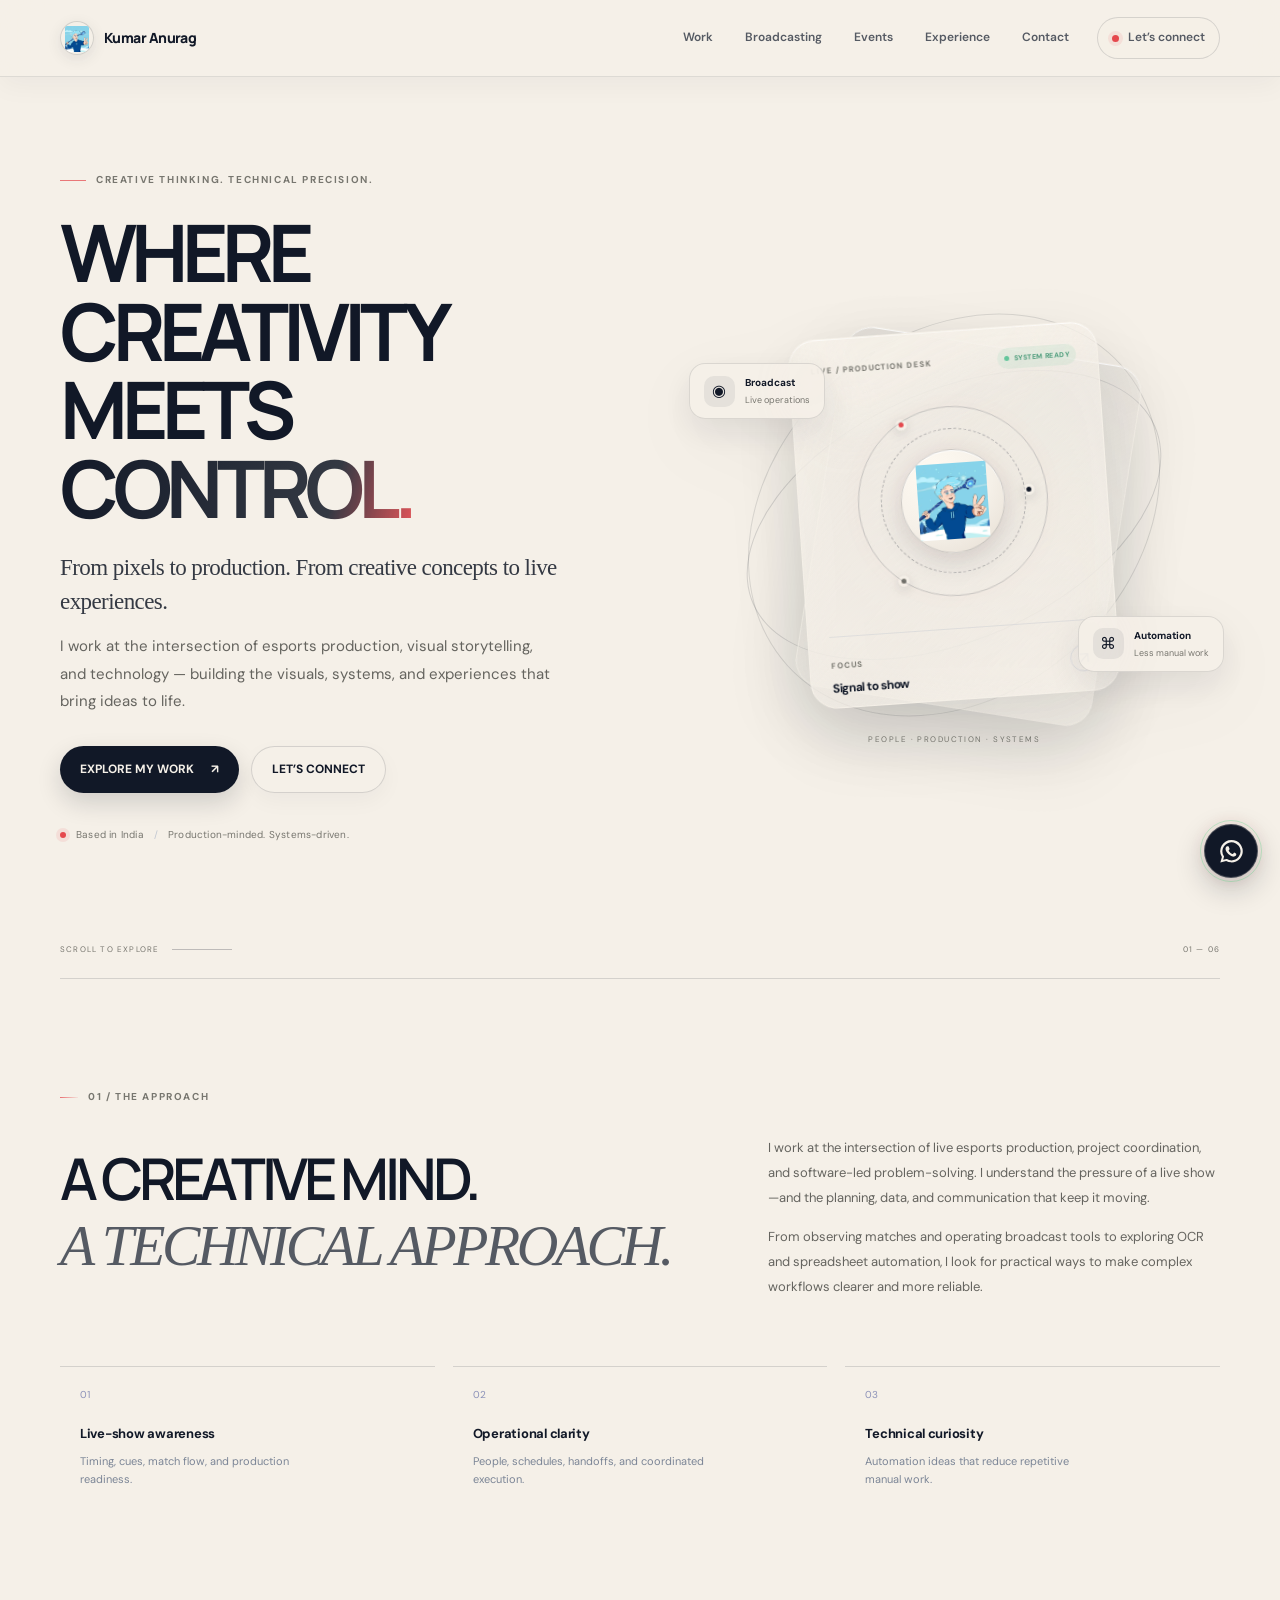
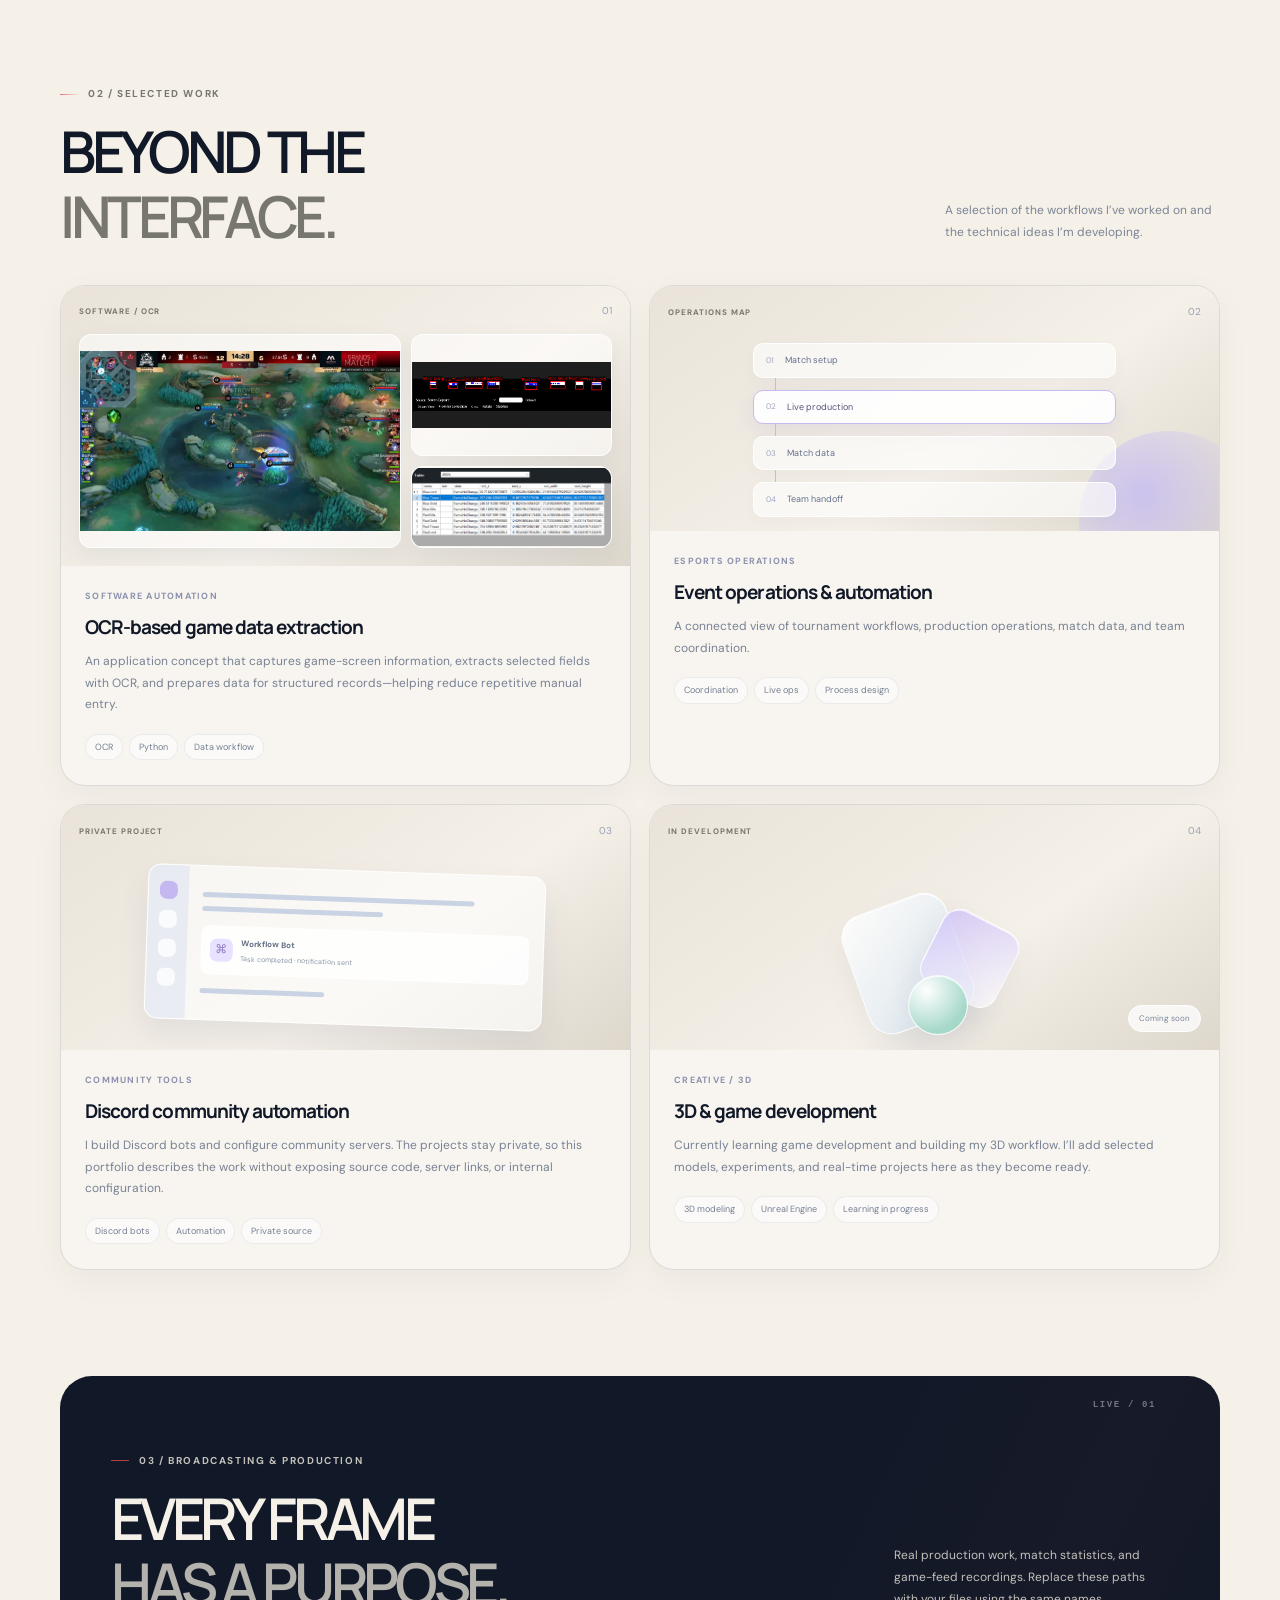
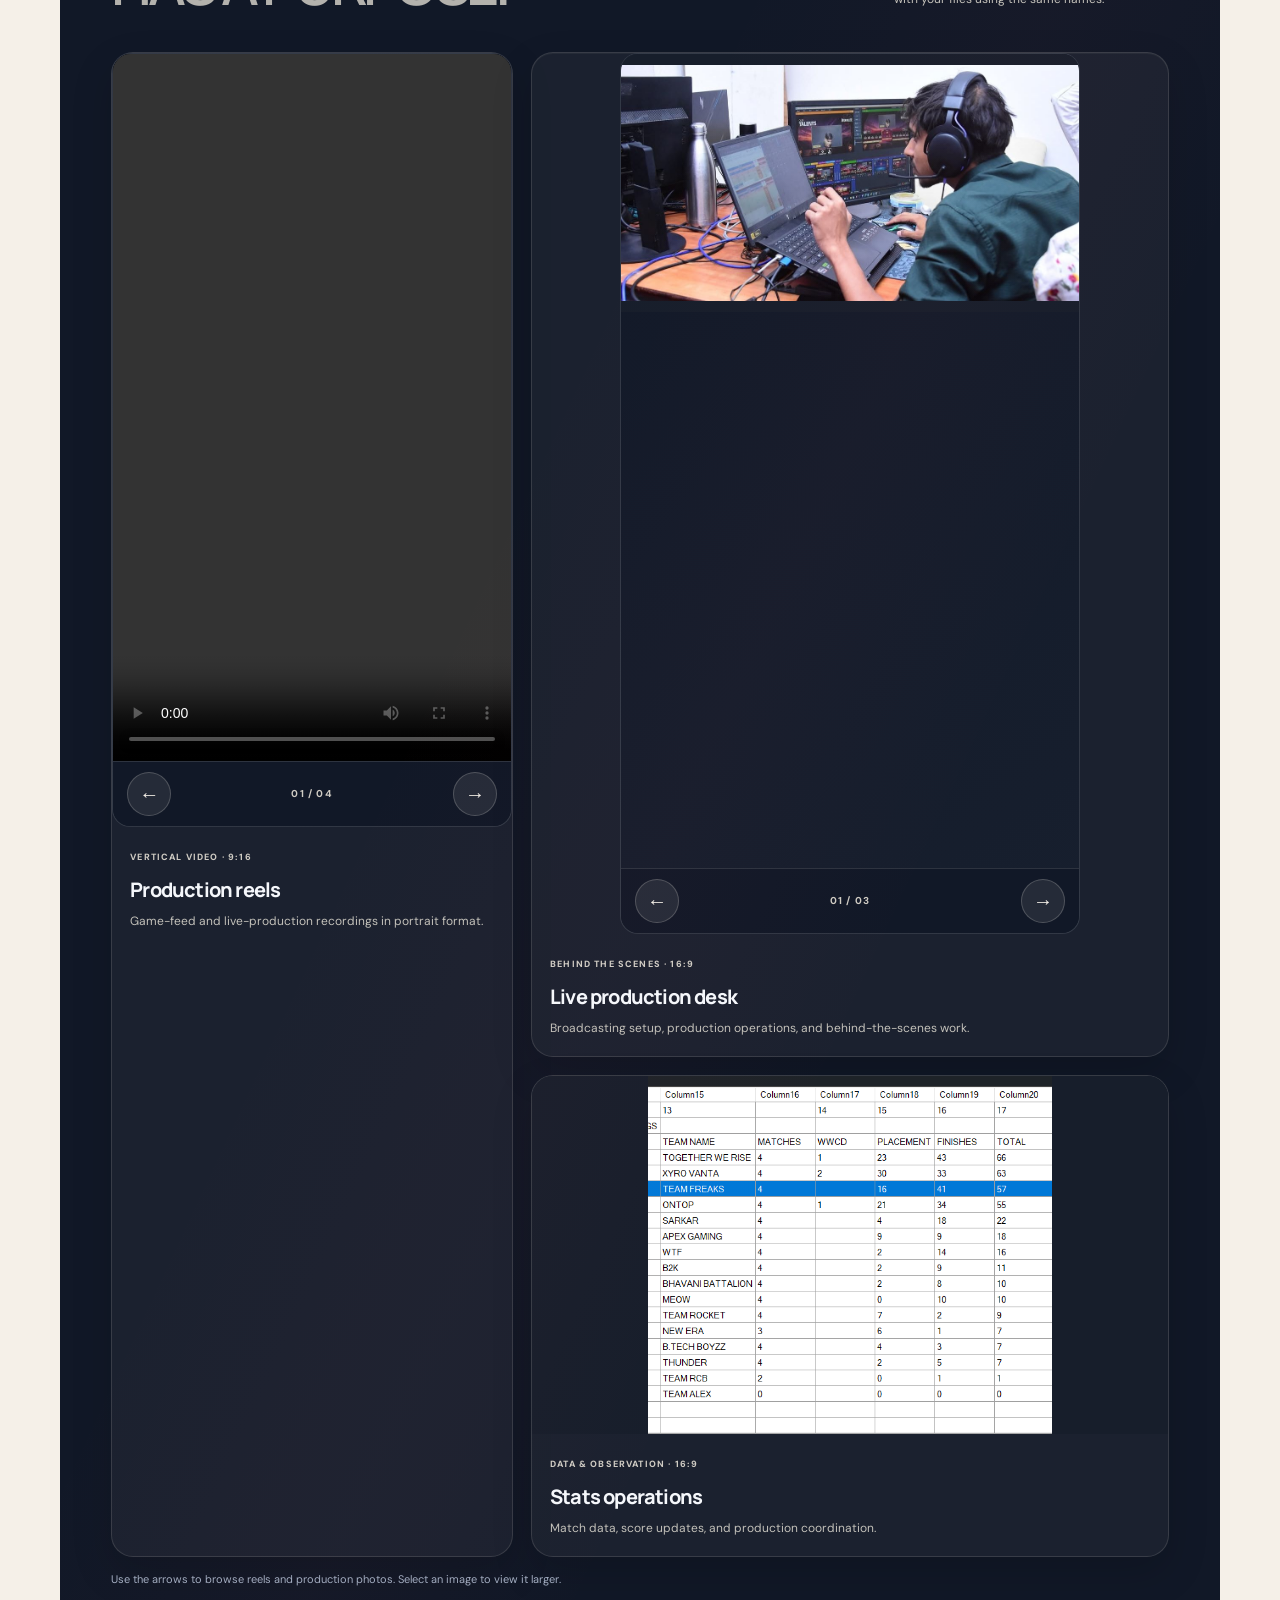
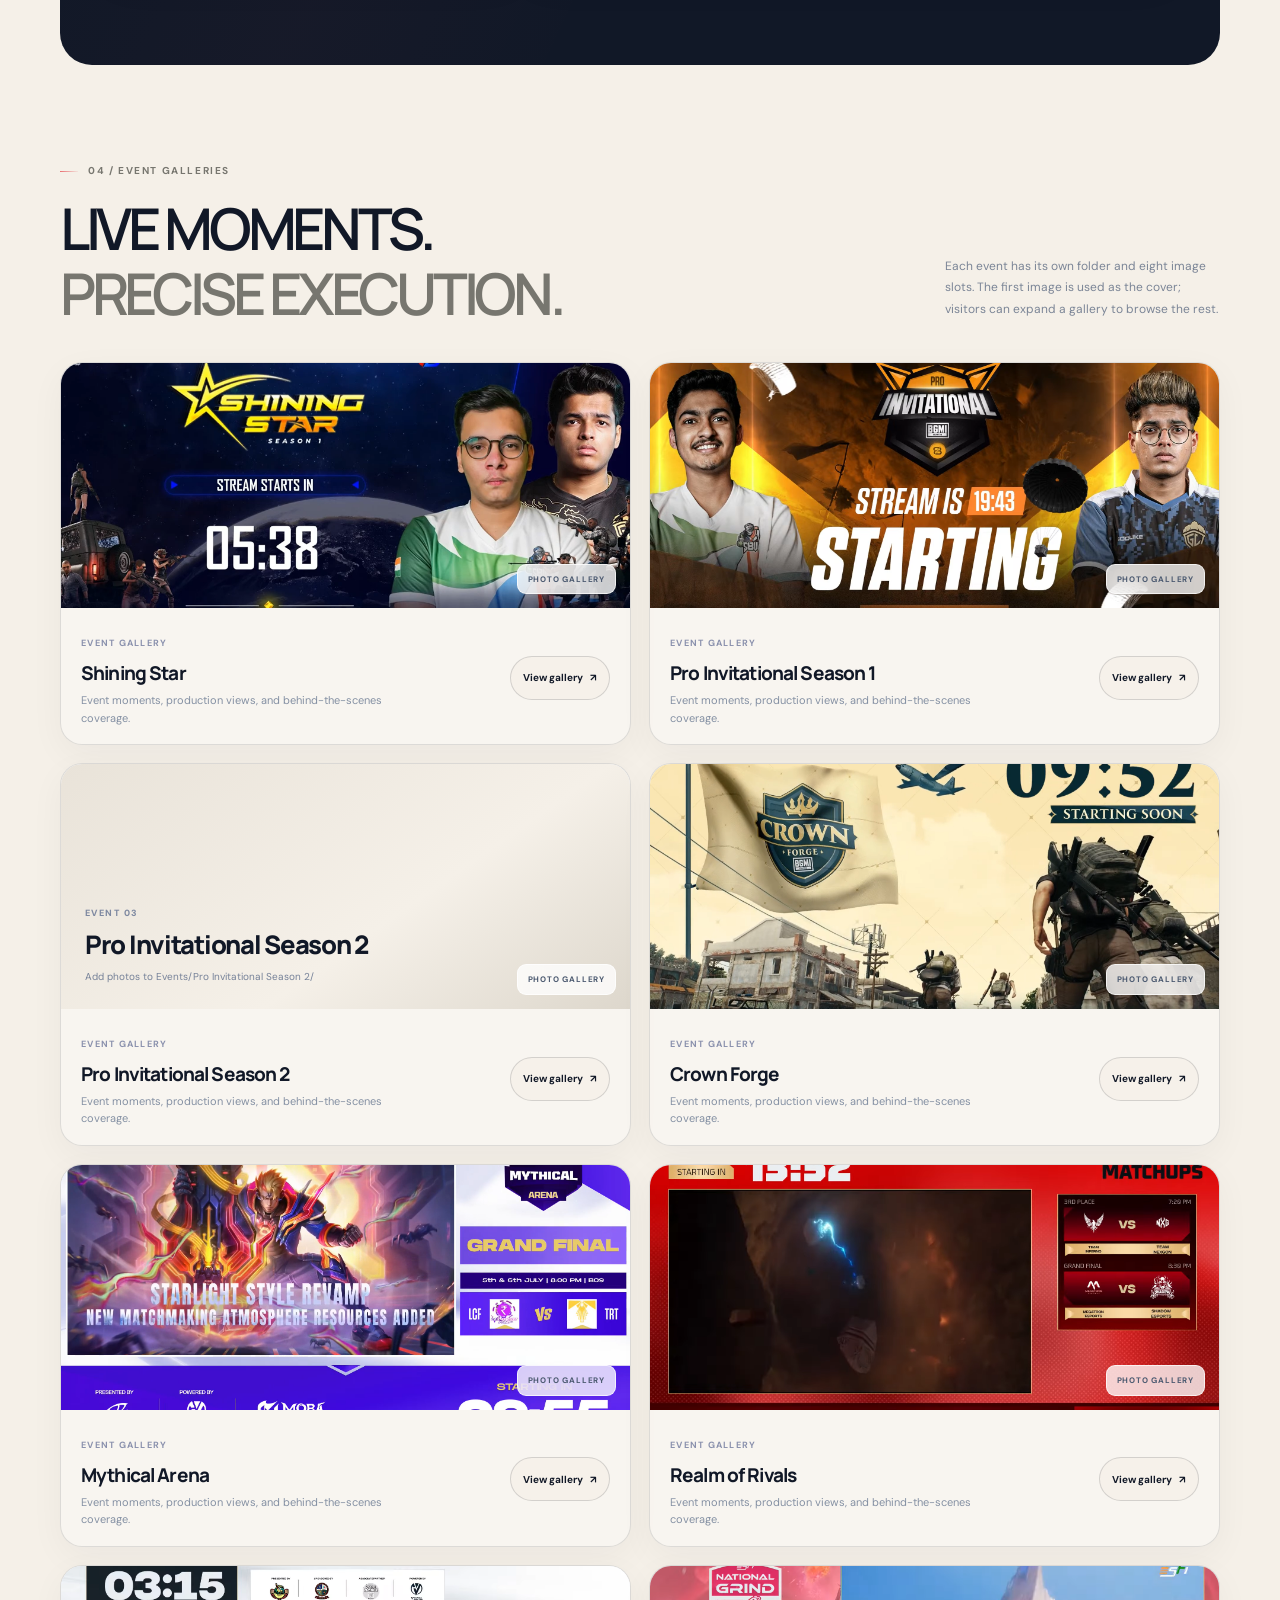
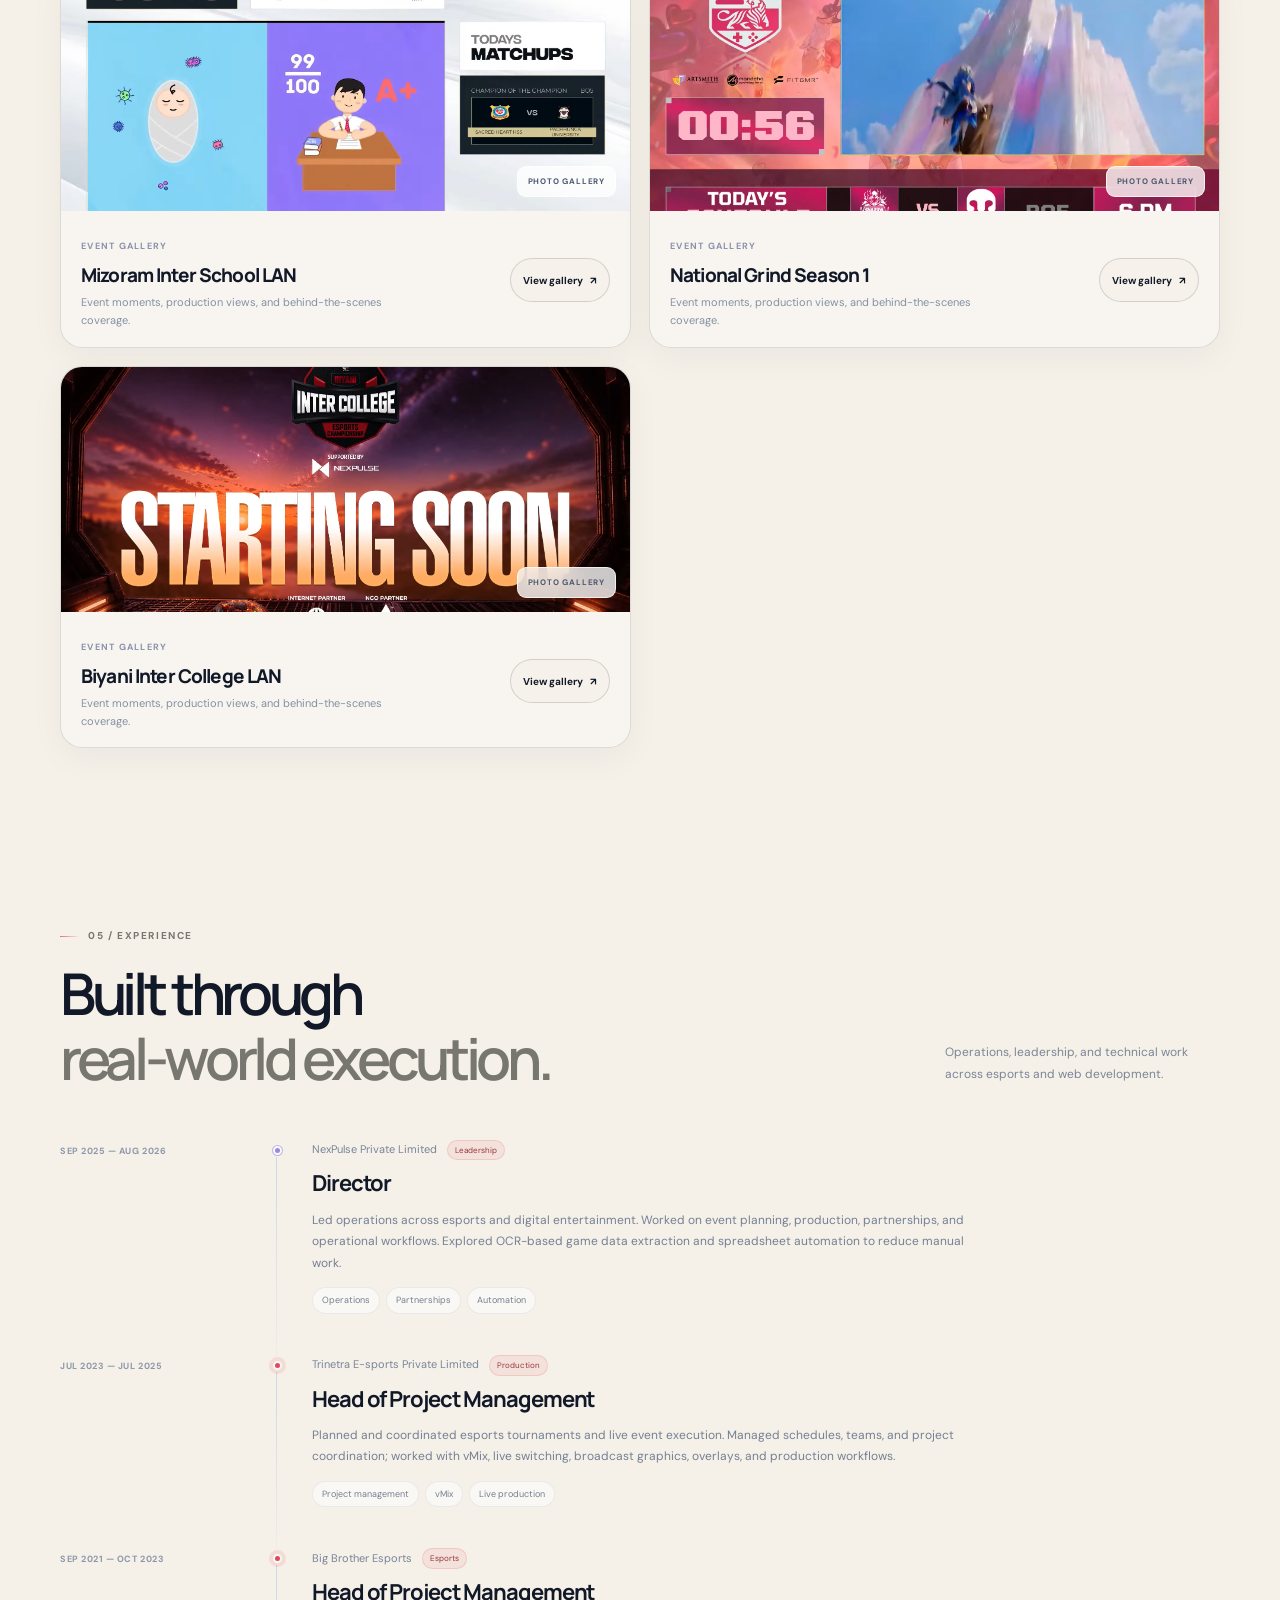
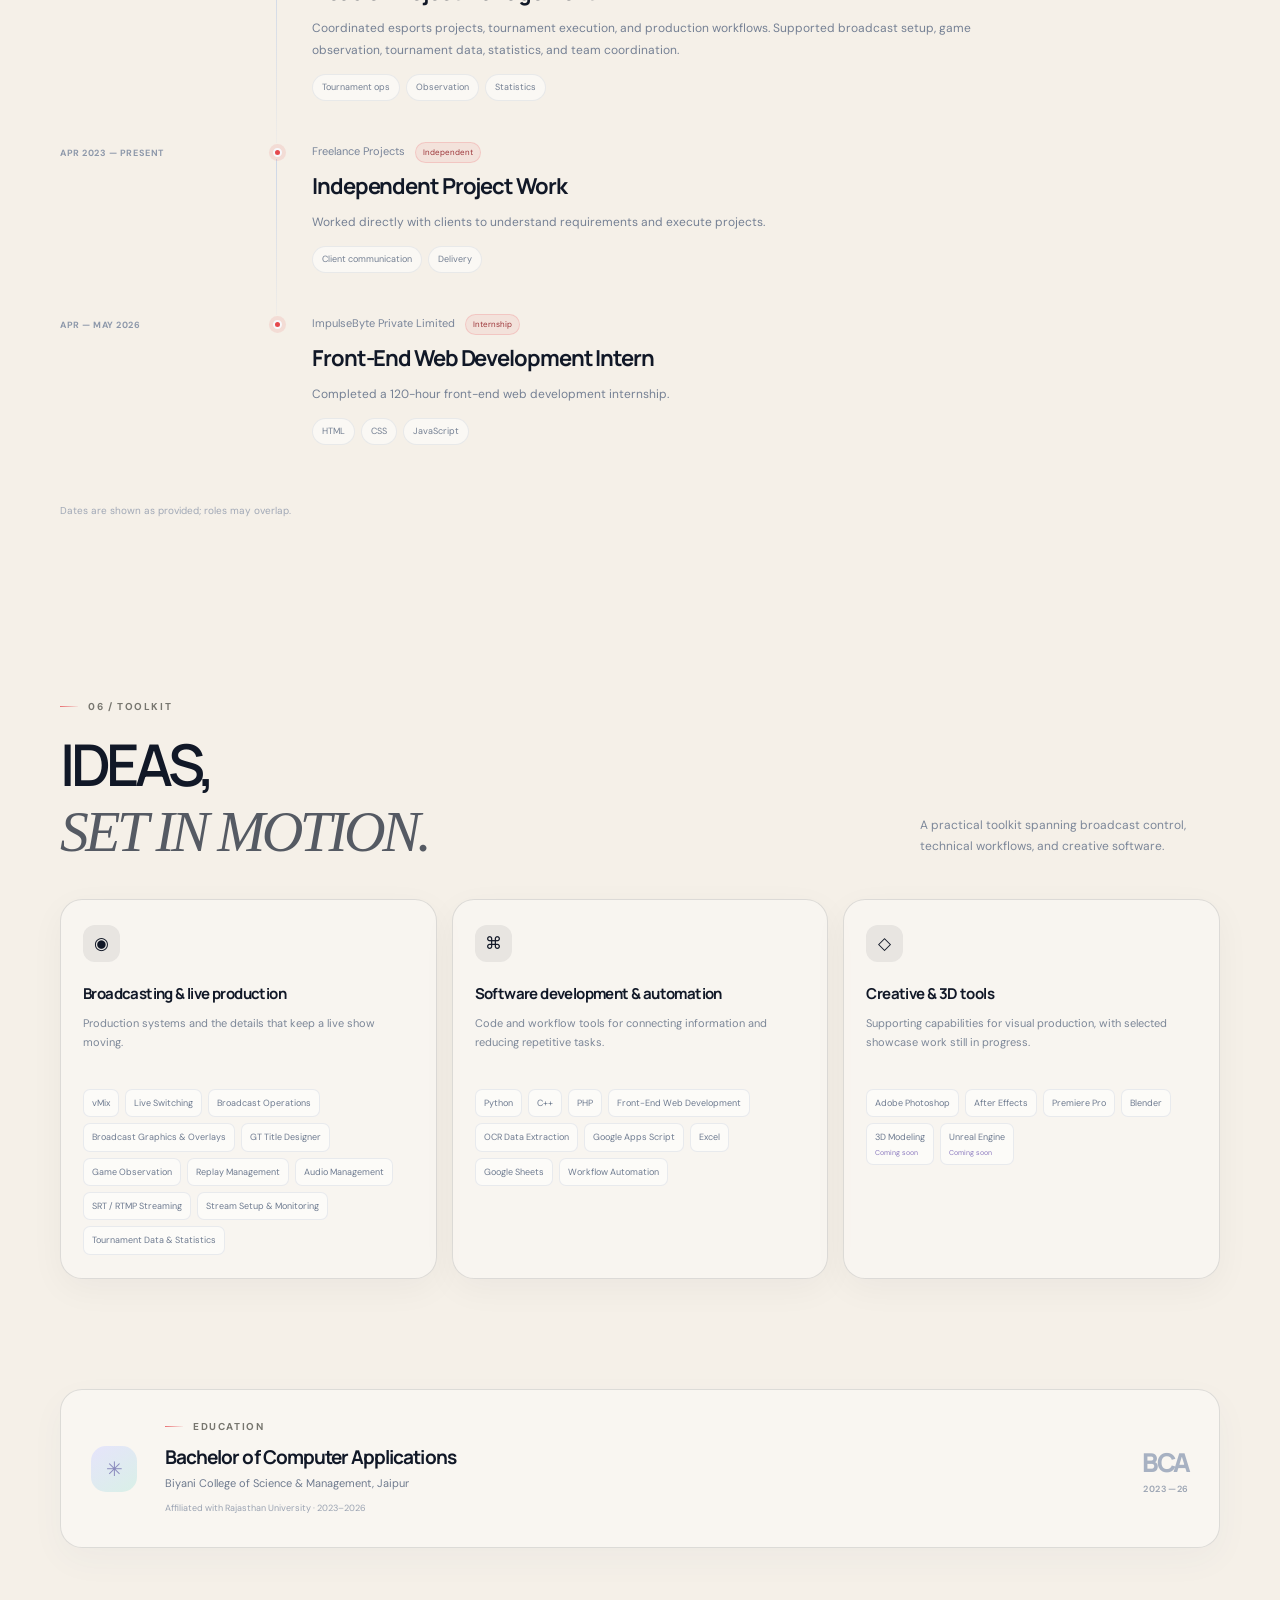
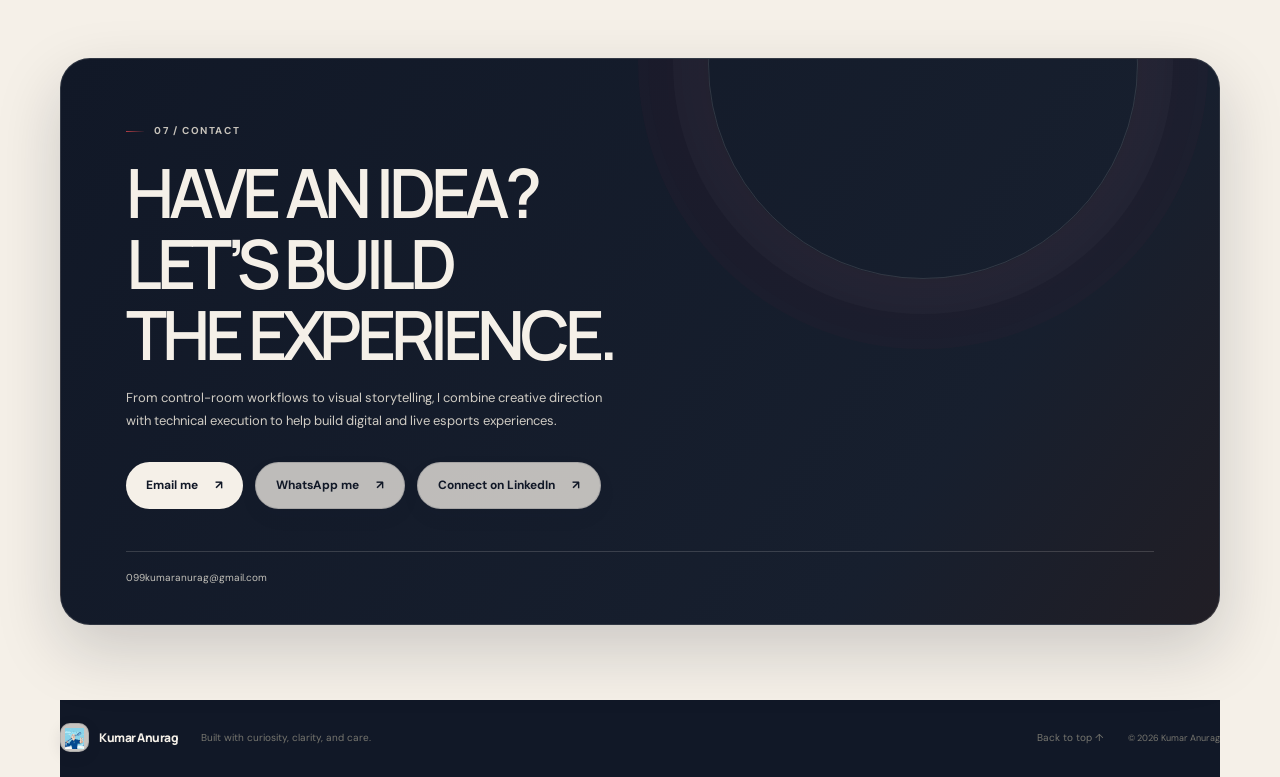
==== commit 45ab8bba: "Update index.html" ====
--- a/index.html
+++ b/index.html
@@ -46,7 +46,7 @@
         <div class="glass-panel panel-back"></div>
         <div class="glass-panel panel-main">
           <div class="panel-top"><span class="panel-label">LIVE / PRODUCTION DESK</span><span class="live-pill"><i></i> SYSTEM READY</span></div>
-          <div class="signal-visual" aria-label="Three concentric circles framing the personal logo"><div class="signal-ring ring-a" aria-hidden="true"></div><div class="signal-ring ring-b" aria-hidden="true"></div><div class="signal-core logo-core"><img id="hero-logo-preview" src="images/my-logo.png" alt="Kumar Anurag logo" onload="document.getElementById('hero-logo-placeholder').hidden=true" onerror="this.hidden=true;document.getElementById('hero-logo-placeholder').hidden=true"><span id="hero-logo-placeholder" hidden></span><label class="logo-upload-label" for="hero-logo-upload" title="Upload your logo">＋<span>Upload logo</span></label><input id="hero-logo-upload" class="visually-hidden" type="file" accept="image/*" aria-label="Upload logo for inner circle"></div><div class="signal-node node-a"></div><div class="signal-node node-b"></div><div class="signal-node node-c"></div></div>
+          <div class="signal-visual" aria-label="Three concentric circles framing the personal logo"><div class="signal-ring ring-a" aria-hidden="true"></div><div class="signal-ring ring-b" aria-hidden="true"></div><div class="signal-core logo-core"><img id="hero-logo-preview" src="images/my-logo.png" alt="Kumar Anurag logo" onload="document.getElementById('hero-logo-placeholder').hidden=true" onerror="this.hidden=true;document.getElementById('hero-logo-placeholder').hidden=true"><span id="hero-logo-placeholder" hidden></span><input id="hero-logo-upload" class="visually-hidden" type="file" accept="image/*" aria-label="Upload logo for inner circle"></div><div class="signal-node node-a"></div><div class="signal-node node-b"></div><div class="signal-node node-c"></div></div>
           <div class="panel-bottom"><div><span class="tiny-label">FOCUS</span><strong>Signal to show</strong></div><span class="arrow-bubble">↗</span></div>
         </div>
         <div class="float-chip chip-broadcast"><span class="chip-icon">◉</span><span><b>Broadcast</b><small>Live operations</small></span></div>
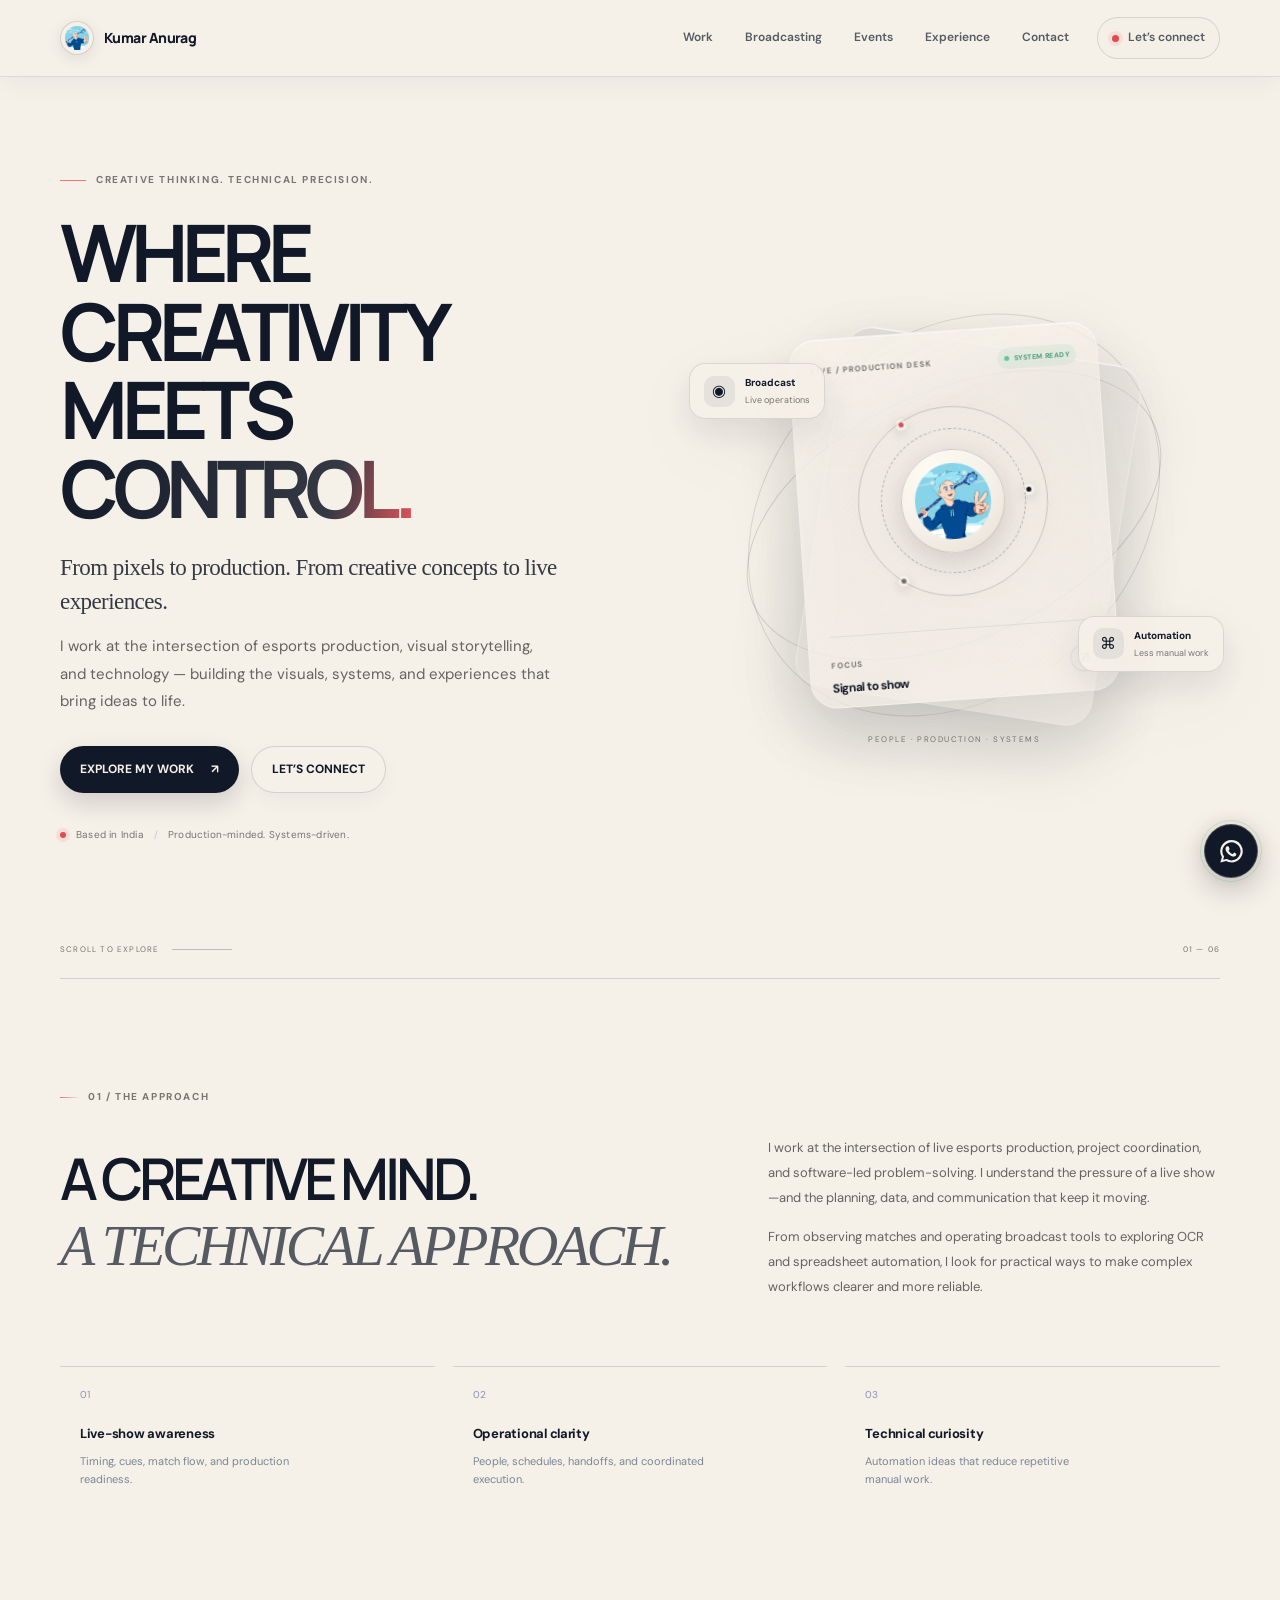
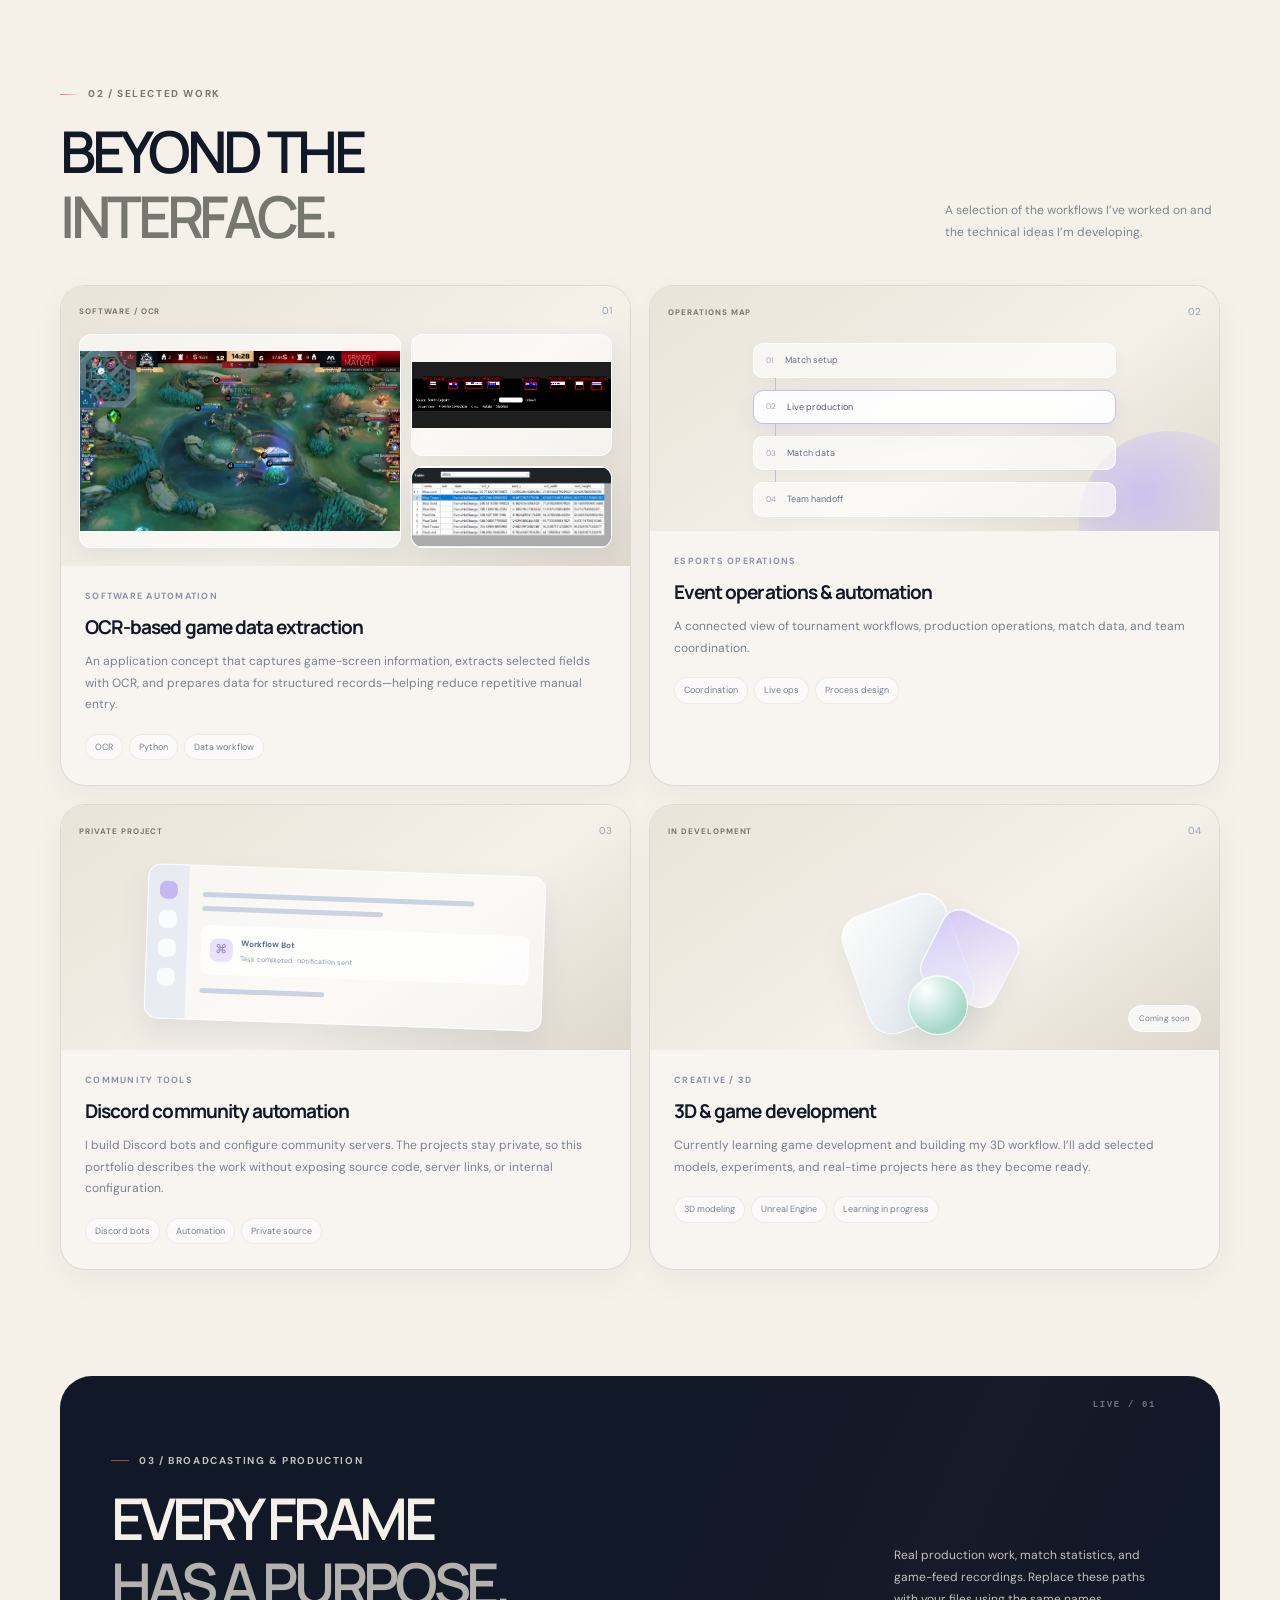
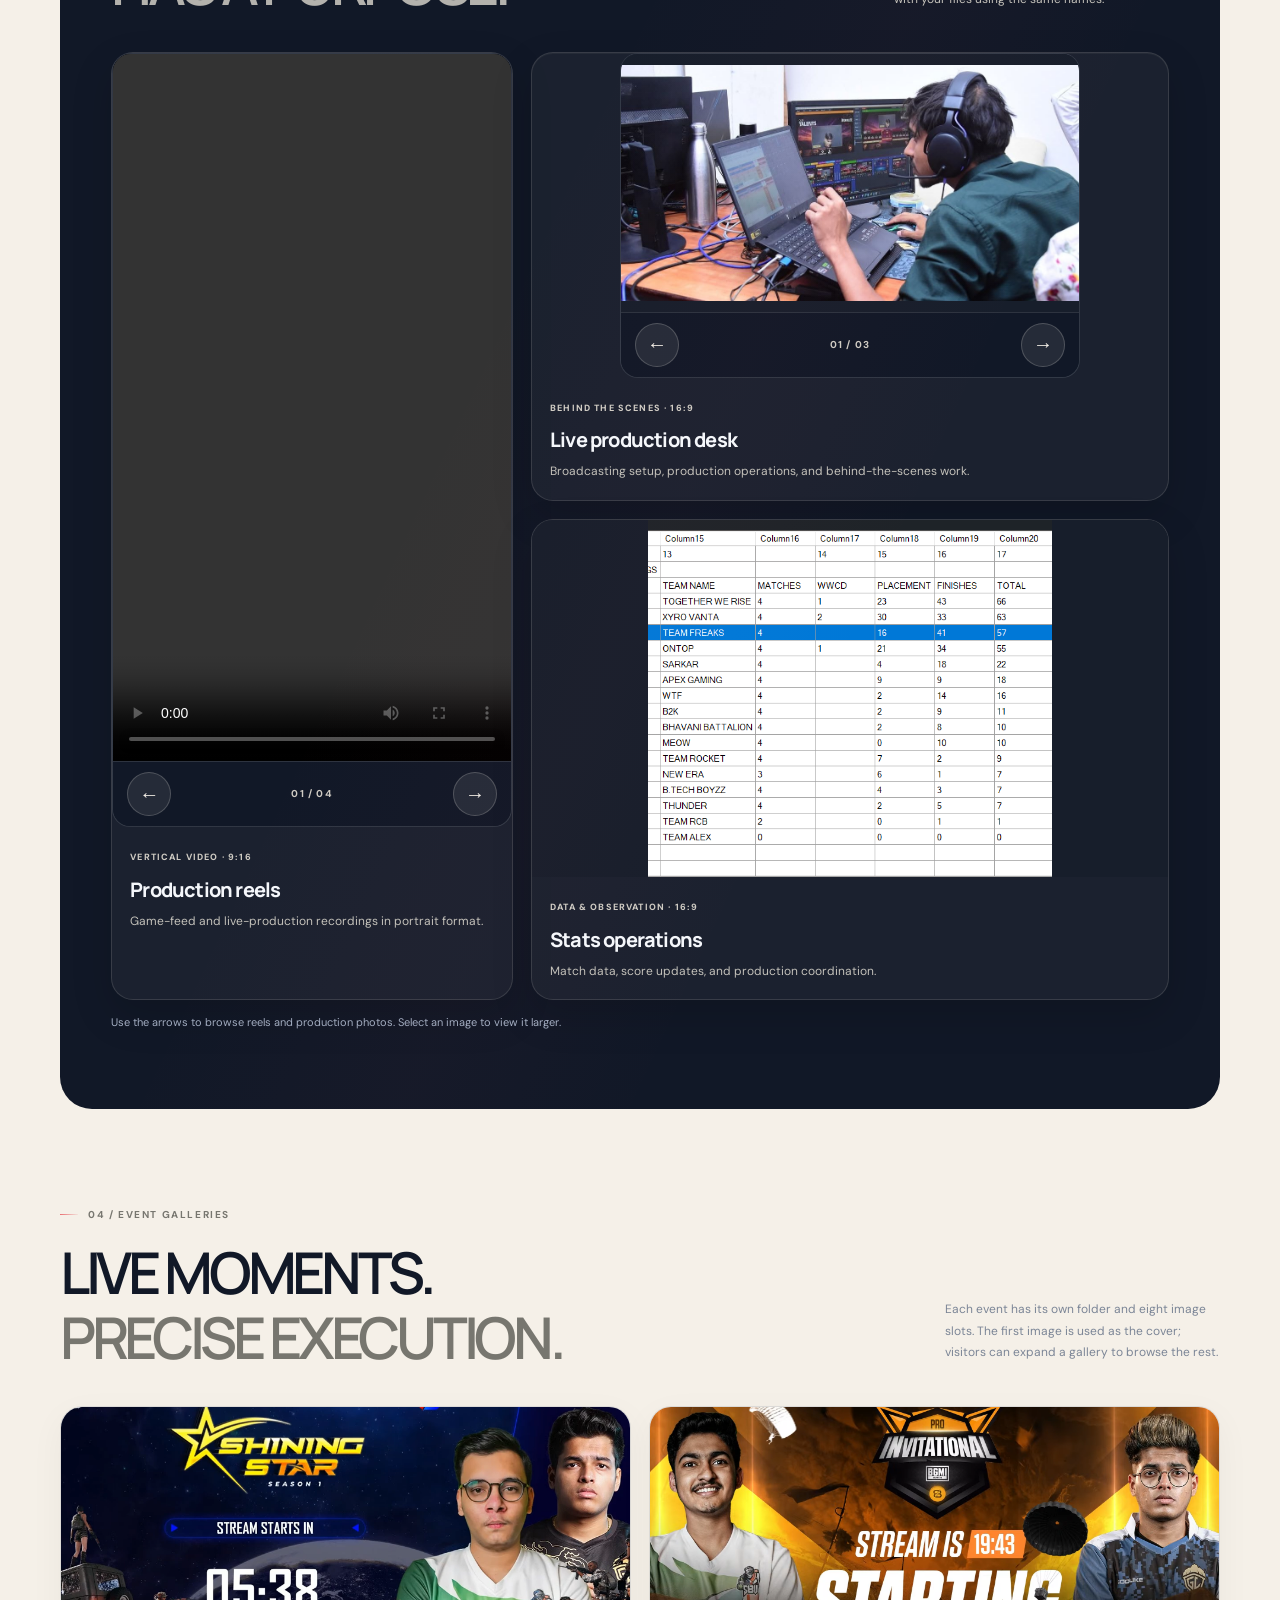
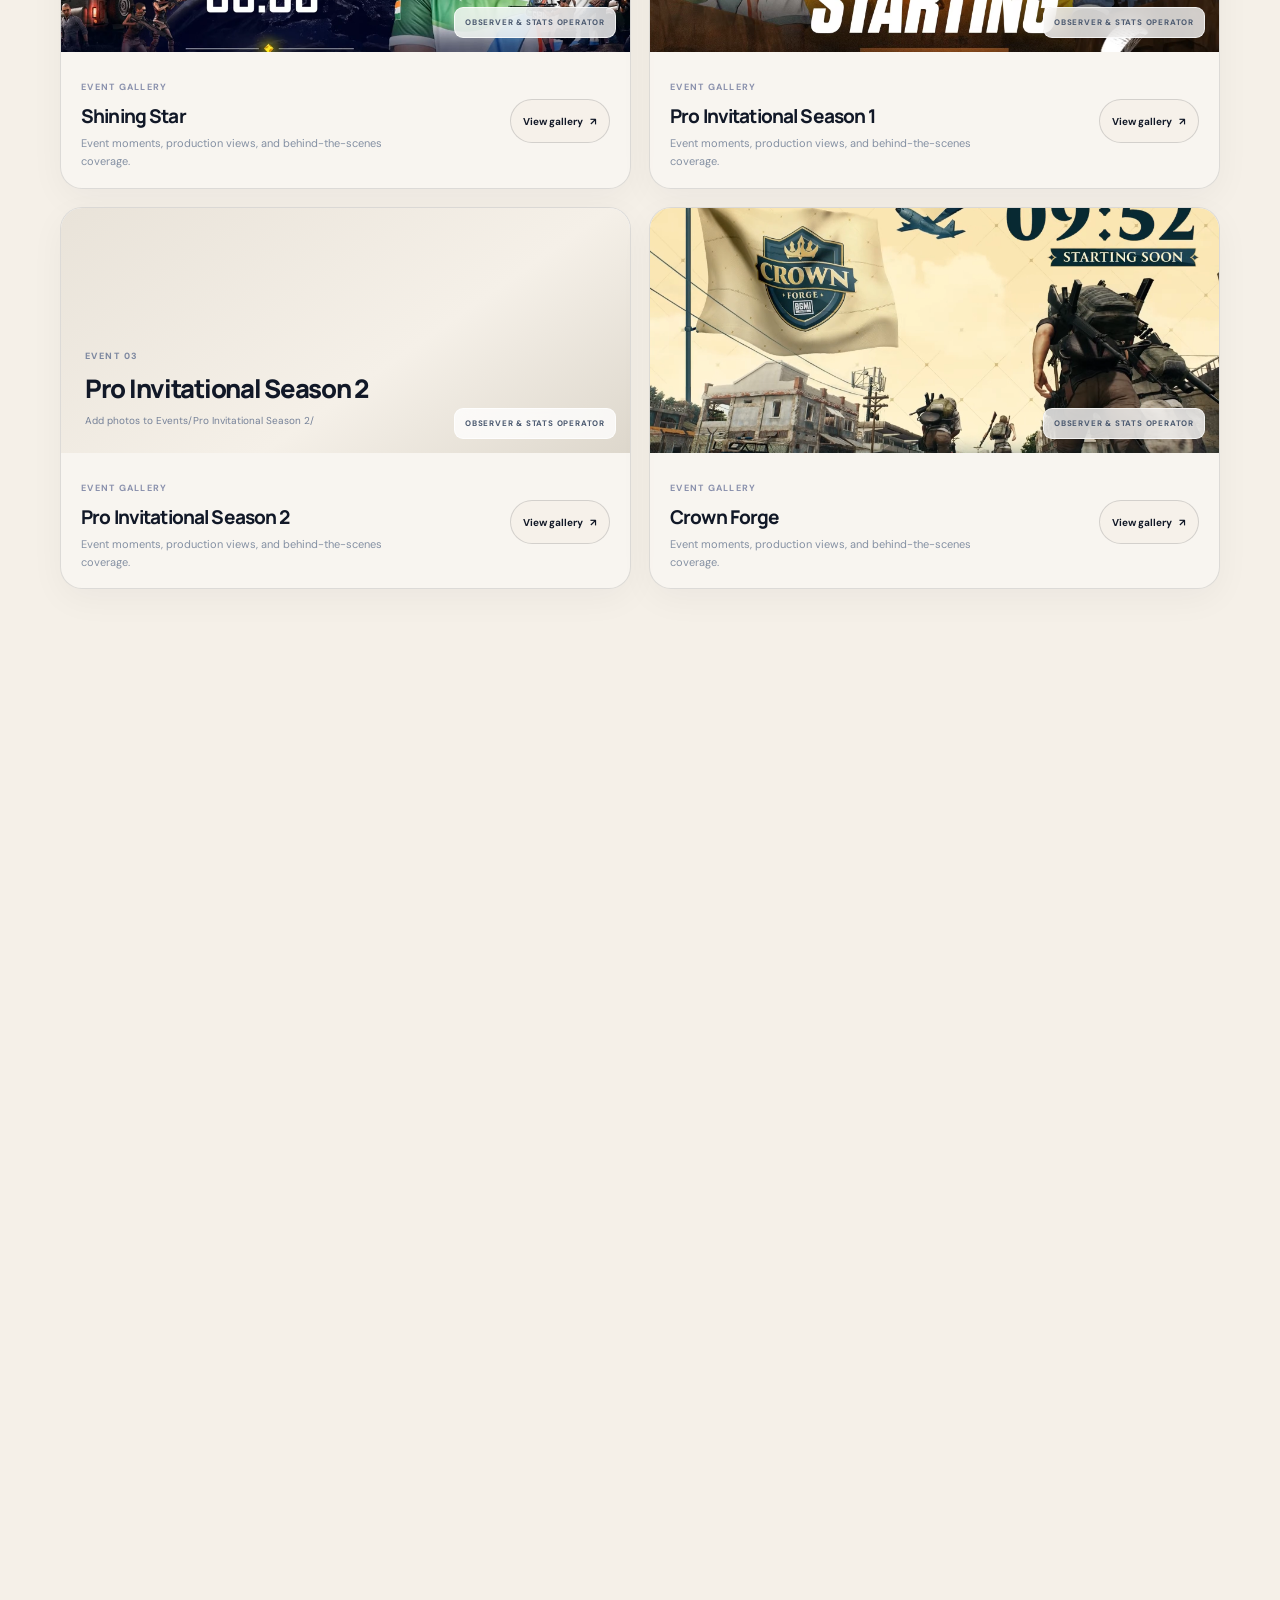
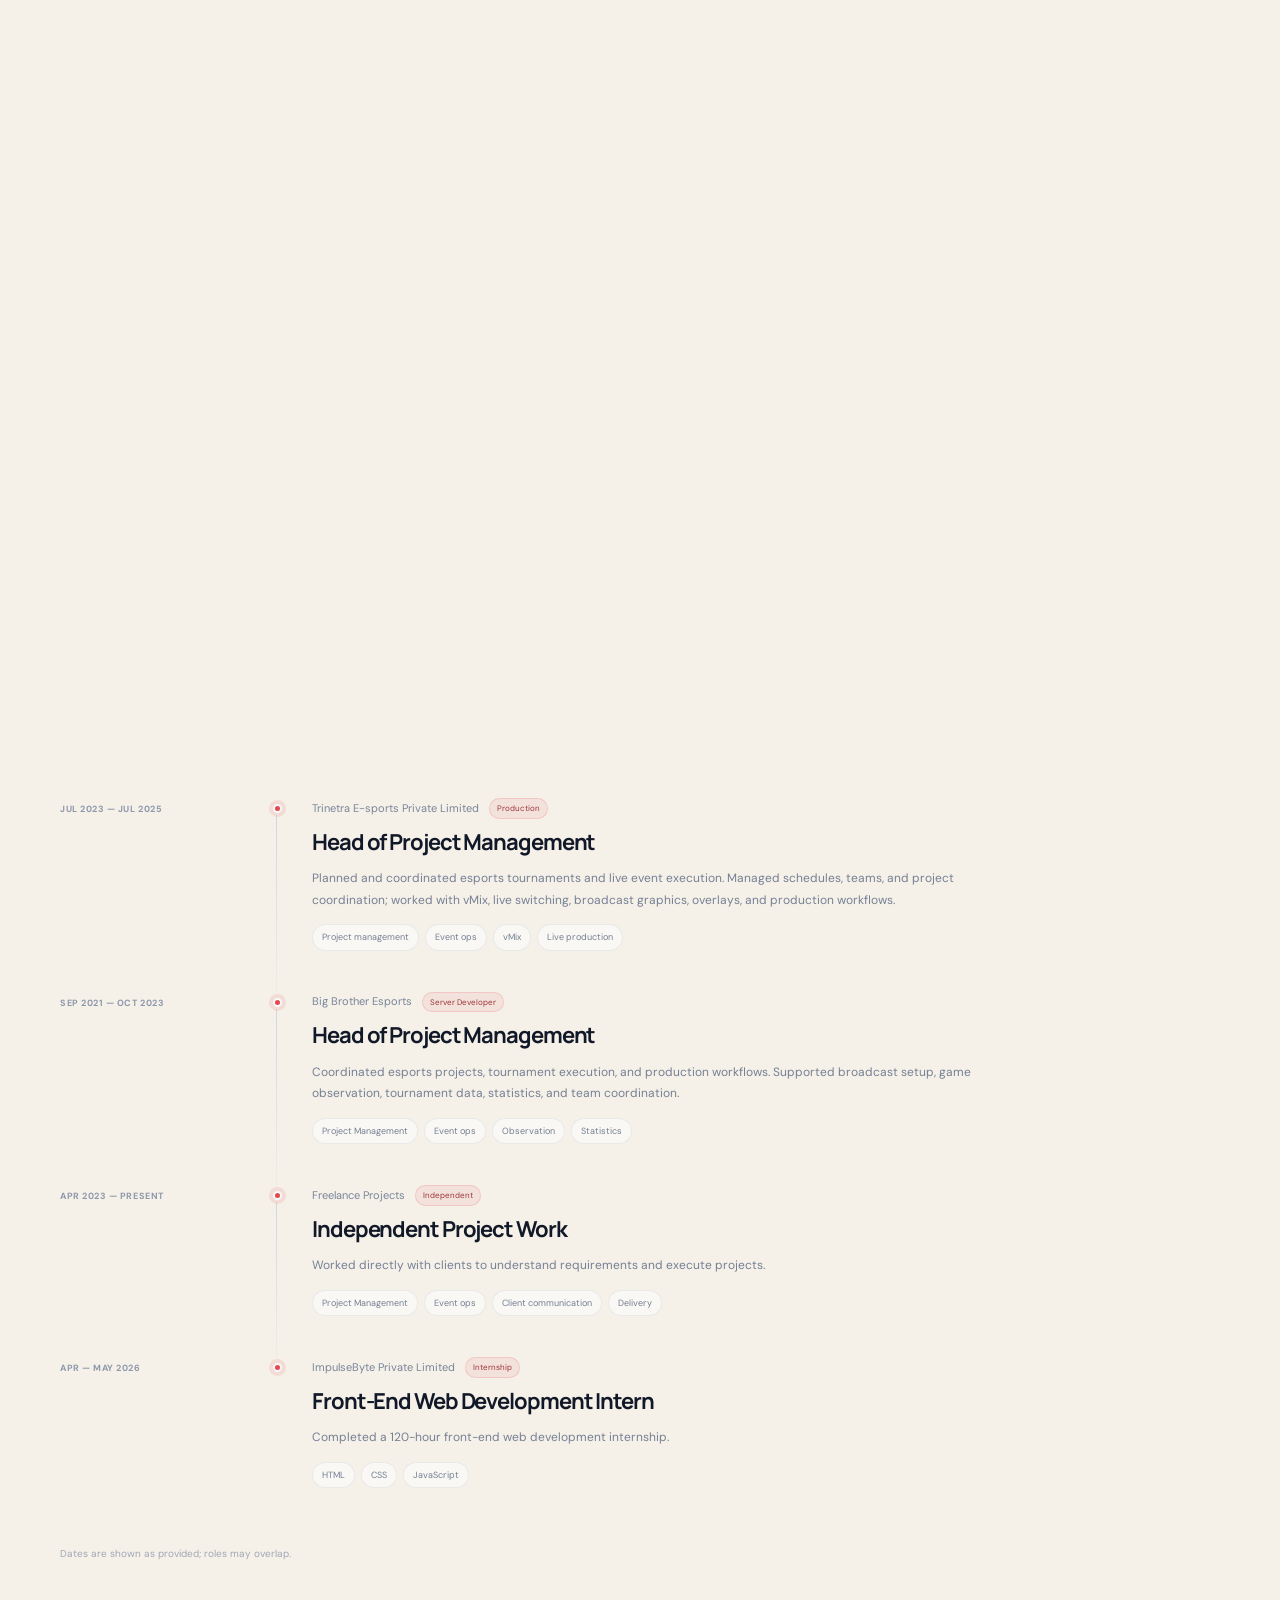
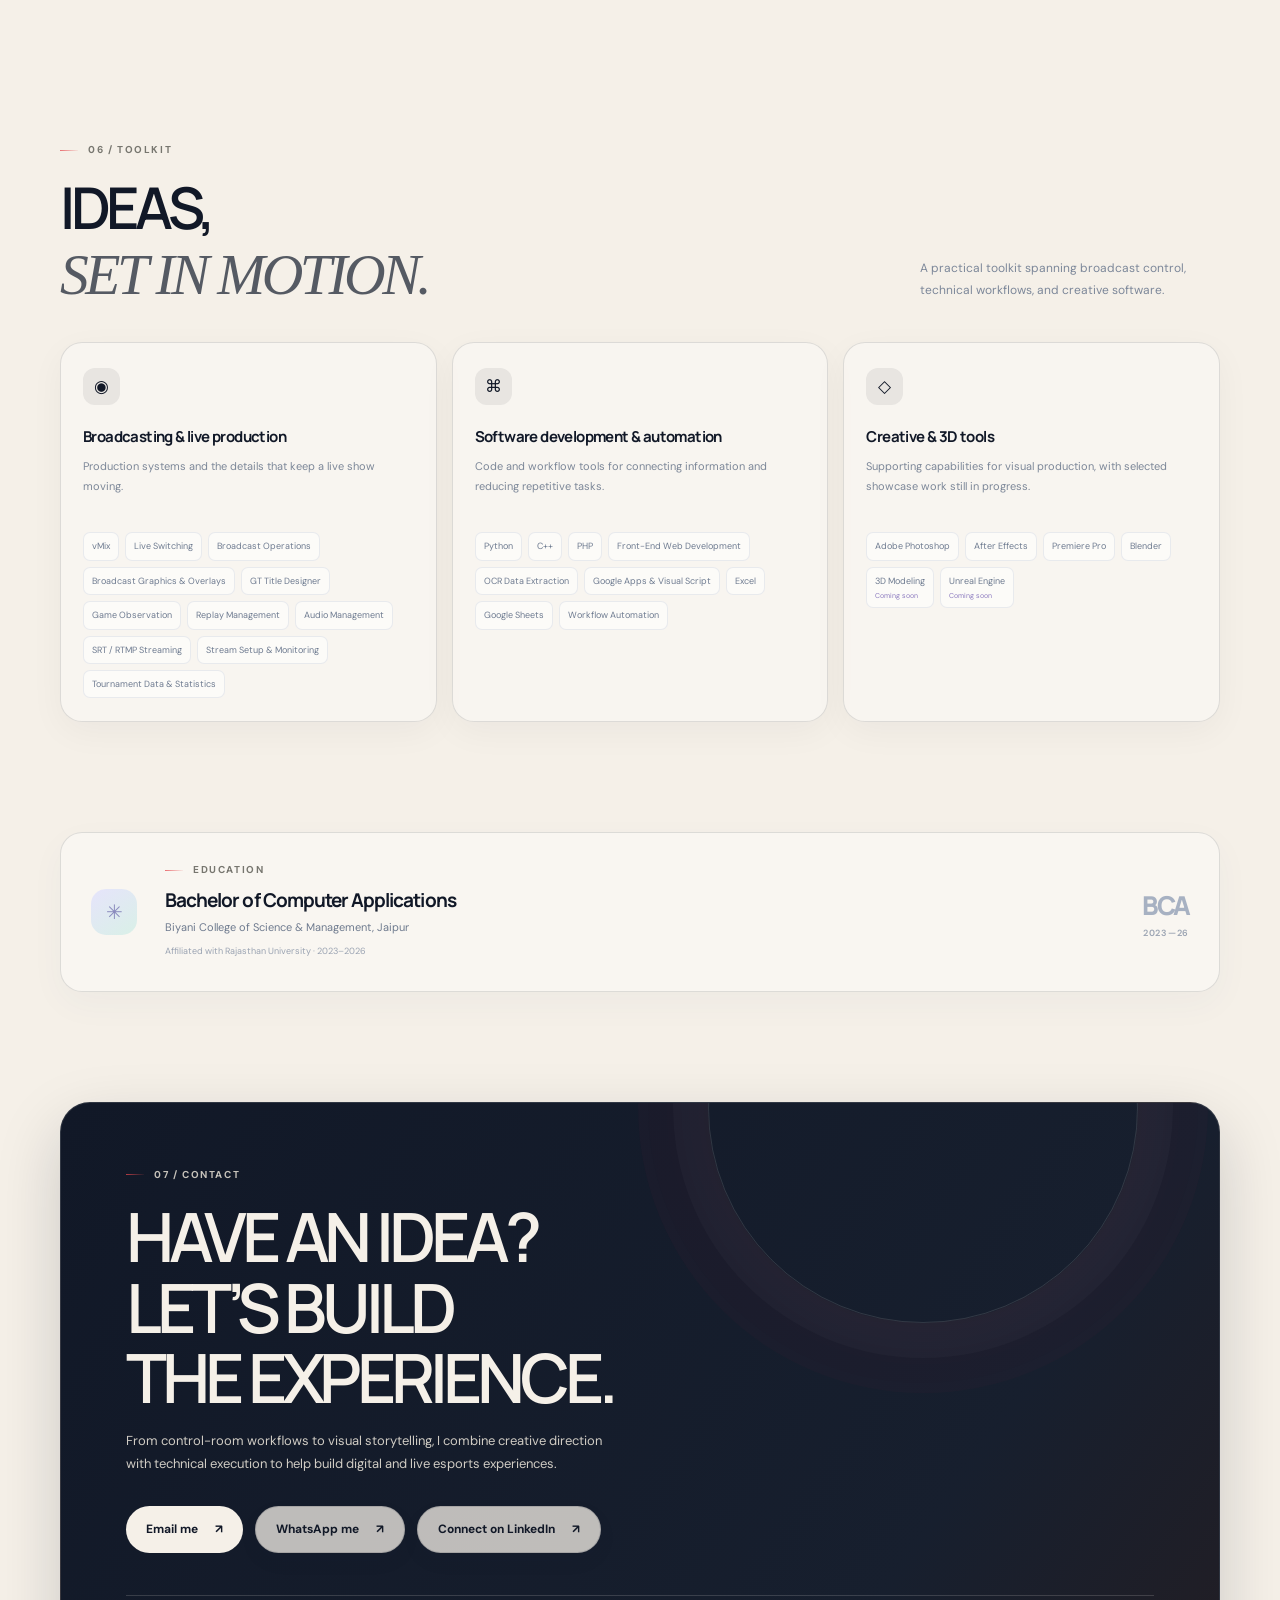
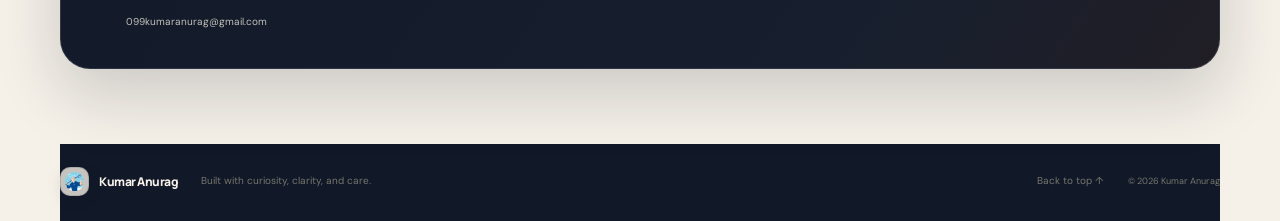
==== commit a74045e1: "Changes" ====
--- a/index.html
+++ b/index.html
@@ -143,15 +143,15 @@
     <section class="section event-gallery-section shell" id="event-gallery">
       <div class="section-heading reveal"><div><div class="section-kicker">04 / EVENT GALLERIES</div><h2>LIVE MOMENTS.<br><span class="muted-heading">PRECISE EXECUTION.</span></h2></div><p class="heading-aside">Each event has its own folder and eight image slots. The first image is used as the cover; visitors can expand a gallery to browse the rest.</p></div>
       <div class="event-gallery-grid">
-        <article class="event-gallery-card reveal" id="event-gallery-01"><div class="event-gallery-cover"><img src="Events/Shining Star/Shining Star-01.png" alt="Shining Star event cover" loading="lazy" onerror="this.closest('.event-gallery-cover').classList.add('cover-missing');this.remove()"><div class="cover-fallback"><span>EVENT 01</span><strong>Shining Star</strong><small>Add photos to Events/Shining Star/</small></div><span class="photo-count">PHOTO GALLERY</span></div><div class="event-gallery-info"><div><span class="project-type">EVENT GALLERY</span><h3>Shining Star</h3><p>Event moments, production views, and behind-the-scenes coverage.</p></div><button class="gallery-toggle" type="button" aria-expanded="false" aria-controls="event-gallery-01-photos" aria-label="Toggle photo gallery for Shining Star">View gallery <span>＋</span></button></div><div class="event-gallery-thumbs" id="event-gallery-01-photos" aria-hidden="true"><button class="gallery-thumb image-open" type="button" data-full="Events/Shining Star/Shining Star-01.png" aria-label="Open Shining Star photo 1"><img src="Events/Shining Star/Shining Star-01.png" alt="Shining Star event photo 1" loading="lazy" onerror="this.closest('.gallery-thumb').remove()"><span>01</span></button><button class="gallery-thumb image-open" type="button" data-full="Events/Shining Star/Shining Star-02.png" aria-label="Open Shining Star photo 2"><img src="Events/Shining Star/Shining Star-02.png" alt="Shining Star event photo 2" loading="lazy" onerror="this.closest('.gallery-thumb').remove()"><span>02</span></button><button class="gallery-thumb image-open" type="button" data-full="Events/Shining Star/Shining Star-03.png" aria-label="Open Shining Star photo 3"><img src="Events/Shining Star/Shining Star-03.png" alt="Shining Star event photo 3" loading="lazy" onerror="this.closest('.gallery-thumb').remove()"><span>03</span></button><button class="gallery-thumb image-open" type="button" data-full="Events/Shining Star/Shining Star-04.png" aria-label="Open Shining Star photo 4"><img src="Events/Shining Star/Shining Star-04.png" alt="Shining Star event photo 4" loading="lazy" onerror="this.closest('.gallery-thumb').remove()"><span>04</span></button><button class="gallery-thumb image-open" type="button" data-full="Events/Shining Star/Shining Star-05.png" aria-label="Open Shining Star photo 5"><img src="Events/Shining Star/Shining Star-05.png" alt="Shining Star event photo 5" loading="lazy" onerror="this.closest('.gallery-thumb').remove()"><span>05</span></button><button class="gallery-thumb image-open" type="button" data-full="Events/Shining Star/Shining Star-06.png" aria-label="Open Shining Star photo 6"><img src="Events/Shining Star/Shining Star-06.png" alt="Shining Star event photo 6" loading="lazy" onerror="this.closest('.gallery-thumb').remove()"><span>06</span></button><button class="gallery-thumb image-open" type="button" data-full="Events/Shining Star/Shining Star-07.png" aria-label="Open Shining Star photo 7"><img src="Events/Shining Star/Shining Star-07.png" alt="Shining Star event photo 7" loading="lazy" onerror="this.closest('.gallery-thumb').remove()"><span>07</span></button><button class="gallery-thumb image-open" type="button" data-full="Events/Shining Star/Shining Star-08.png" aria-label="Open Shining Star photo 8"><img src="Events/Shining Star/Shining Star-08.png" alt="Shining Star event photo 8" loading="lazy" onerror="this.closest('.gallery-thumb').remove()"><span>08</span></button><button class="gallery-thumb image-open" type="button" data-full="Events/Shining Star/Shining Star-09.png" aria-label="Open Shining Star photo 9"><img src="Events/Shining Star/Shining Star-09.png" alt="Shining Star event photo 9" loading="lazy" onerror="this.closest('.gallery-thumb').remove()"><span>09</span></button><button class="gallery-thumb image-open" type="button" data-full="Events/Shining Star/Shining Star-10.png" aria-label="Open Shining Star photo 10"><img src="Events/Shining Star/Shining Star-10.png" alt="Shining Star event photo 10" loading="lazy" onerror="this.closest('.gallery-thumb').remove()"><span>10</span></button></div></article>
-        <article class="event-gallery-card reveal" id="event-gallery-02"><div class="event-gallery-cover"><img src="Events/Pro Invitational Season 1/Pro Invitational Season 1-01.png" alt="Pro Invitational Season 1 event cover" loading="lazy" onerror="this.closest('.event-gallery-cover').classList.add('cover-missing');this.remove()"><div class="cover-fallback"><span>EVENT 02</span><strong>Pro Invitational Season 1</strong><small>Add photos to Events/Pro Invitational Season 1/</small></div><span class="photo-count">PHOTO GALLERY</span></div><div class="event-gallery-info"><div><span class="project-type">EVENT GALLERY</span><h3>Pro Invitational Season 1</h3><p>Event moments, production views, and behind-the-scenes coverage.</p></div><button class="gallery-toggle" type="button" aria-expanded="false" aria-controls="event-gallery-02-photos" aria-label="Toggle photo gallery for Pro Invitational Season 1">View gallery <span>＋</span></button></div><div class="event-gallery-thumbs" id="event-gallery-02-photos" aria-hidden="true"><button class="gallery-thumb image-open" type="button" data-full="Events/Pro Invitational Season 1/Pro Invitational Season 1-01.png" aria-label="Open Pro Invitational Season 1 photo 1"><img src="Events/Pro Invitational Season 1/Pro Invitational Season 1-01.png" alt="Pro Invitational Season 1 event photo 1" loading="lazy" onerror="this.closest('.gallery-thumb').remove()"><span>01</span></button><button class="gallery-thumb image-open" type="button" data-full="Events/Pro Invitational Season 1/Pro Invitational Season 1-02.png" aria-label="Open Pro Invitational Season 1 photo 2"><img src="Events/Pro Invitational Season 1/Pro Invitational Season 1-02.png" alt="Pro Invitational Season 1 event photo 2" loading="lazy" onerror="this.closest('.gallery-thumb').remove()"><span>02</span></button><button class="gallery-thumb image-open" type="button" data-full="Events/Pro Invitational Season 1/Pro Invitational Season 1-03.png" aria-label="Open Pro Invitational Season 1 photo 3"><img src="Events/Pro Invitational Season 1/Pro Invitational Season 1-03.png" alt="Pro Invitational Season 1 event photo 3" loading="lazy" onerror="this.closest('.gallery-thumb').remove()"><span>03</span></button><button class="gallery-thumb image-open" type="button" data-full="Events/Pro Invitational Season 1/Pro Invitational Season 1-04.png" aria-label="Open Pro Invitational Season 1 photo 4"><img src="Events/Pro Invitational Season 1/Pro Invitational Season 1-04.png" alt="Pro Invitational Season 1 event photo 4" loading="lazy" onerror="this.closest('.gallery-thumb').remove()"><span>04</span></button><button class="gallery-thumb image-open" type="button" data-full="Events/Pro Invitational Season 1/Pro Invitational Season 1-05.png" aria-label="Open Pro Invitational Season 1 photo 5"><img src="Events/Pro Invitational Season 1/Pro Invitational Season 1-05.png" alt="Pro Invitational Season 1 event photo 5" loading="lazy" onerror="this.closest('.gallery-thumb').remove()"><span>05</span></button><button class="gallery-thumb image-open" type="button" data-full="Events/Pro Invitational Season 1/Pro Invitational Season 1-06.png" aria-label="Open Pro Invitational Season 1 photo 6"><img src="Events/Pro Invitational Season 1/Pro Invitational Season 1-06.png" alt="Pro Invitational Season 1 event photo 6" loading="lazy" onerror="this.closest('.gallery-thumb').remove()"><span>06</span></button><button class="gallery-thumb image-open" type="button" data-full="Events/Pro Invitational Season 1/Pro Invitational Season 1-07.png" aria-label="Open Pro Invitational Season 1 photo 7"><img src="Events/Pro Invitational Season 1/Pro Invitational Season 1-07.png" alt="Pro Invitational Season 1 event photo 7" loading="lazy" onerror="this.closest('.gallery-thumb').remove()"><span>07</span></button><button class="gallery-thumb image-open" type="button" data-full="Events/Pro Invitational Season 1/Pro Invitational Season 1-08.png" aria-label="Open Pro Invitational Season 1 photo 8"><img src="Events/Pro Invitational Season 1/Pro Invitational Season 1-08.png" alt="Pro Invitational Season 1 event photo 8" loading="lazy" onerror="this.closest('.gallery-thumb').remove()"><span>08</span></button><button class="gallery-thumb image-open" type="button" data-full="Events/Pro Invitational Season 1/Pro Invitational Season 1-09.png" aria-label="Open Pro Invitational Season 1 photo 9"><img src="Events/Pro Invitational Season 1/Pro Invitational Season 1-09.png" alt="Pro Invitational Season 1 event photo 9" loading="lazy" onerror="this.closest('.gallery-thumb').remove()"><span>09</span></button><button class="gallery-thumb image-open" type="button" data-full="Events/Pro Invitational Season 1/Pro Invitational Season 1-10.png" aria-label="Open Pro Invitational Season 1 photo 10"><img src="Events/Pro Invitational Season 1/Pro Invitational Season 1-10.png" alt="Pro Invitational Season 1 event photo 10" loading="lazy" onerror="this.closest('.gallery-thumb').remove()"><span>10</span></button></div></article>
-        <article class="event-gallery-card reveal" id="event-gallery-03"><div class="event-gallery-cover"><img src="Events/Pro Invitational Season 2/Pro Invitational Season 2-01.png" alt="Pro Invitational Season 2 event cover" loading="lazy" onerror="this.closest('.event-gallery-cover').classList.add('cover-missing');this.remove()"><div class="cover-fallback"><span>EVENT 03</span><strong>Pro Invitational Season 2</strong><small>Add photos to Events/Pro Invitational Season 2/</small></div><span class="photo-count">PHOTO GALLERY</span></div><div class="event-gallery-info"><div><span class="project-type">EVENT GALLERY</span><h3>Pro Invitational Season 2</h3><p>Event moments, production views, and behind-the-scenes coverage.</p></div><button class="gallery-toggle" type="button" aria-expanded="false" aria-controls="event-gallery-03-photos" aria-label="Toggle photo gallery for Pro Invitational Season 2">View gallery <span>＋</span></button></div><div class="event-gallery-thumbs" id="event-gallery-03-photos" aria-hidden="true"><button class="gallery-thumb image-open" type="button" data-full="Events/Pro Invitational Season 2/Pro Invitational Season 2-01.png" aria-label="Open Pro Invitational Season 2 photo 1"><img src="Events/Pro Invitational Season 2/Pro Invitational Season 2-01.png" alt="Pro Invitational Season 2 event photo 1" loading="lazy" onerror="this.closest('.gallery-thumb').remove()"><span>01</span></button><button class="gallery-thumb image-open" type="button" data-full="Events/Pro Invitational Season 2/Pro Invitational Season 2-02.png" aria-label="Open Pro Invitational Season 2 photo 2"><img src="Events/Pro Invitational Season 2/Pro Invitational Season 2-02.png" alt="Pro Invitational Season 2 event photo 2" loading="lazy" onerror="this.closest('.gallery-thumb').remove()"><span>02</span></button><button class="gallery-thumb image-open" type="button" data-full="Events/Pro Invitational Season 2/Pro Invitational Season 2-03.png" aria-label="Open Pro Invitational Season 2 photo 3"><img src="Events/Pro Invitational Season 2/Pro Invitational Season 2-03.png" alt="Pro Invitational Season 2 event photo 3" loading="lazy" onerror="this.closest('.gallery-thumb').remove()"><span>03</span></button><button class="gallery-thumb image-open" type="button" data-full="Events/Pro Invitational Season 2/Pro Invitational Season 2-04.png" aria-label="Open Pro Invitational Season 2 photo 4"><img src="Events/Pro Invitational Season 2/Pro Invitational Season 2-04.png" alt="Pro Invitational Season 2 event photo 4" loading="lazy" onerror="this.closest('.gallery-thumb').remove()"><span>04</span></button><button class="gallery-thumb image-open" type="button" data-full="Events/Pro Invitational Season 2/Pro Invitational Season 2-05.png" aria-label="Open Pro Invitational Season 2 photo 5"><img src="Events/Pro Invitational Season 2/Pro Invitational Season 2-05.png" alt="Pro Invitational Season 2 event photo 5" loading="lazy" onerror="this.closest('.gallery-thumb').remove()"><span>05</span></button><button class="gallery-thumb image-open" type="button" data-full="Events/Pro Invitational Season 2/Pro Invitational Season 2-06.png" aria-label="Open Pro Invitational Season 2 photo 6"><img src="Events/Pro Invitational Season 2/Pro Invitational Season 2-06.png" alt="Pro Invitational Season 2 event photo 6" loading="lazy" onerror="this.closest('.gallery-thumb').remove()"><span>06</span></button><button class="gallery-thumb image-open" type="button" data-full="Events/Pro Invitational Season 2/Pro Invitational Season 2-07.png" aria-label="Open Pro Invitational Season 2 photo 7"><img src="Events/Pro Invitational Season 2/Pro Invitational Season 2-07.png" alt="Pro Invitational Season 2 event photo 7" loading="lazy" onerror="this.closest('.gallery-thumb').remove()"><span>07</span></button><button class="gallery-thumb image-open" type="button" data-full="Events/Pro Invitational Season 2/Pro Invitational Season 2-08.png" aria-label="Open Pro Invitational Season 2 photo 8"><img src="Events/Pro Invitational Season 2/Pro Invitational Season 2-08.png" alt="Pro Invitational Season 2 event photo 8" loading="lazy" onerror="this.closest('.gallery-thumb').remove()"><span>08</span></button><button class="gallery-thumb image-open" type="button" data-full="Events/Pro Invitational Season 2/Pro Invitational Season 2-09.png" aria-label="Open Pro Invitational Season 2 photo 9"><img src="Events/Pro Invitational Season 2/Pro Invitational Season 2-09.png" alt="Pro Invitational Season 2 event photo 9" loading="lazy" onerror="this.closest('.gallery-thumb').remove()"><span>09</span></button><button class="gallery-thumb image-open" type="button" data-full="Events/Pro Invitational Season 2/Pro Invitational Season 2-10.png" aria-label="Open Pro Invitational Season 2 photo 10"><img src="Events/Pro Invitational Season 2/Pro Invitational Season 2-10.png" alt="Pro Invitational Season 2 event photo 10" loading="lazy" onerror="this.closest('.gallery-thumb').remove()"><span>10</span></button></div></article>
-        <article class="event-gallery-card reveal" id="event-gallery-04"><div class="event-gallery-cover"><img src="Events/Crown Forge/Crown Forge-01.png" alt="Crown Forge event cover" loading="lazy" onerror="this.closest('.event-gallery-cover').classList.add('cover-missing');this.remove()"><div class="cover-fallback"><span>EVENT 04</span><strong>Crown Forge</strong><small>Add photos to Events/Crown Forge/</small></div><span class="photo-count">PHOTO GALLERY</span></div><div class="event-gallery-info"><div><span class="project-type">EVENT GALLERY</span><h3>Crown Forge</h3><p>Event moments, production views, and behind-the-scenes coverage.</p></div><button class="gallery-toggle" type="button" aria-expanded="false" aria-controls="event-gallery-04-photos" aria-label="Toggle photo gallery for Crown Forge">View gallery <span>＋</span></button></div><div class="event-gallery-thumbs" id="event-gallery-04-photos" aria-hidden="true"><button class="gallery-thumb image-open" type="button" data-full="Events/Crown Forge/Crown Forge-01.png" aria-label="Open Crown Forge photo 1"><img src="Events/Crown Forge/Crown Forge-01.png" alt="Crown Forge event photo 1" loading="lazy" onerror="this.closest('.gallery-thumb').remove()"><span>01</span></button><button class="gallery-thumb image-open" type="button" data-full="Events/Crown Forge/Crown Forge-02.png" aria-label="Open Crown Forge photo 2"><img src="Events/Crown Forge/Crown Forge-02.png" alt="Crown Forge event photo 2" loading="lazy" onerror="this.closest('.gallery-thumb').remove()"><span>02</span></button><button class="gallery-thumb image-open" type="button" data-full="Events/Crown Forge/Crown Forge-03.png" aria-label="Open Crown Forge photo 3"><img src="Events/Crown Forge/Crown Forge-03.png" alt="Crown Forge event photo 3" loading="lazy" onerror="this.closest('.gallery-thumb').remove()"><span>03</span></button><button class="gallery-thumb image-open" type="button" data-full="Events/Crown Forge/Crown Forge-04.png" aria-label="Open Crown Forge photo 4"><img src="Events/Crown Forge/Crown Forge-04.png" alt="Crown Forge event photo 4" loading="lazy" onerror="this.closest('.gallery-thumb').remove()"><span>04</span></button><button class="gallery-thumb image-open" type="button" data-full="Events/Crown Forge/Crown Forge-05.png" aria-label="Open Crown Forge photo 5"><img src="Events/Crown Forge/Crown Forge-05.png" alt="Crown Forge event photo 5" loading="lazy" onerror="this.closest('.gallery-thumb').remove()"><span>05</span></button><button class="gallery-thumb image-open" type="button" data-full="Events/Crown Forge/Crown Forge-06.png" aria-label="Open Crown Forge photo 6"><img src="Events/Crown Forge/Crown Forge-06.png" alt="Crown Forge event photo 6" loading="lazy" onerror="this.closest('.gallery-thumb').remove()"><span>06</span></button><button class="gallery-thumb image-open" type="button" data-full="Events/Crown Forge/Crown Forge-07.png" aria-label="Open Crown Forge photo 7"><img src="Events/Crown Forge/Crown Forge-07.png" alt="Crown Forge event photo 7" loading="lazy" onerror="this.closest('.gallery-thumb').remove()"><span>07</span></button><button class="gallery-thumb image-open" type="button" data-full="Events/Crown Forge/Crown Forge-08.png" aria-label="Open Crown Forge photo 8"><img src="Events/Crown Forge/Crown Forge-08.png" alt="Crown Forge event photo 8" loading="lazy" onerror="this.closest('.gallery-thumb').remove()"><span>08</span></button><button class="gallery-thumb image-open" type="button" data-full="Events/Crown Forge/Crown Forge-09.png" aria-label="Open Crown Forge photo 9"><img src="Events/Crown Forge/Crown Forge-09.png" alt="Crown Forge event photo 9" loading="lazy" onerror="this.closest('.gallery-thumb').remove()"><span>09</span></button><button class="gallery-thumb image-open" type="button" data-full="Events/Crown Forge/Crown Forge-10.png" aria-label="Open Crown Forge photo 10"><img src="Events/Crown Forge/Crown Forge-10.png" alt="Crown Forge event photo 10" loading="lazy" onerror="this.closest('.gallery-thumb').remove()"><span>10</span></button></div></article>
-        <article class="event-gallery-card reveal" id="event-gallery-05"><div class="event-gallery-cover"><img src="Events/Mythical Arena/Mythical Arena-01.png" alt="Mythical Arena event cover" loading="lazy" onerror="this.closest('.event-gallery-cover').classList.add('cover-missing');this.remove()"><div class="cover-fallback"><span>EVENT 05</span><strong>Mythical Arena</strong><small>Add photos to Events/Mythical Arena/</small></div><span class="photo-count">PHOTO GALLERY</span></div><div class="event-gallery-info"><div><span class="project-type">EVENT GALLERY</span><h3>Mythical Arena</h3><p>Event moments, production views, and behind-the-scenes coverage.</p></div><button class="gallery-toggle" type="button" aria-expanded="false" aria-controls="event-gallery-05-photos" aria-label="Toggle photo gallery for Mythical Arena">View gallery <span>＋</span></button></div><div class="event-gallery-thumbs" id="event-gallery-05-photos" aria-hidden="true"><button class="gallery-thumb image-open" type="button" data-full="Events/Mythical Arena/Mythical Arena-01.png" aria-label="Open Mythical Arena photo 1"><img src="Events/Mythical Arena/Mythical Arena-01.png" alt="Mythical Arena event photo 1" loading="lazy" onerror="this.closest('.gallery-thumb').remove()"><span>01</span></button><button class="gallery-thumb image-open" type="button" data-full="Events/Mythical Arena/Mythical Arena-02.png" aria-label="Open Mythical Arena photo 2"><img src="Events/Mythical Arena/Mythical Arena-02.png" alt="Mythical Arena event photo 2" loading="lazy" onerror="this.closest('.gallery-thumb').remove()"><span>02</span></button><button class="gallery-thumb image-open" type="button" data-full="Events/Mythical Arena/Mythical Arena-03.png" aria-label="Open Mythical Arena photo 3"><img src="Events/Mythical Arena/Mythical Arena-03.png" alt="Mythical Arena event photo 3" loading="lazy" onerror="this.closest('.gallery-thumb').remove()"><span>03</span></button><button class="gallery-thumb image-open" type="button" data-full="Events/Mythical Arena/Mythical Arena-04.png" aria-label="Open Mythical Arena photo 4"><img src="Events/Mythical Arena/Mythical Arena-04.png" alt="Mythical Arena event photo 4" loading="lazy" onerror="this.closest('.gallery-thumb').remove()"><span>04</span></button><button class="gallery-thumb image-open" type="button" data-full="Events/Mythical Arena/Mythical Arena-05.png" aria-label="Open Mythical Arena photo 5"><img src="Events/Mythical Arena/Mythical Arena-05.png" alt="Mythical Arena event photo 5" loading="lazy" onerror="this.closest('.gallery-thumb').remove()"><span>05</span></button><button class="gallery-thumb image-open" type="button" data-full="Events/Mythical Arena/Mythical Arena-06.png" aria-label="Open Mythical Arena photo 6"><img src="Events/Mythical Arena/Mythical Arena-06.png" alt="Mythical Arena event photo 6" loading="lazy" onerror="this.closest('.gallery-thumb').remove()"><span>06</span></button><button class="gallery-thumb image-open" type="button" data-full="Events/Mythical Arena/Mythical Arena-07.png" aria-label="Open Mythical Arena photo 7"><img src="Events/Mythical Arena/Mythical Arena-07.png" alt="Mythical Arena event photo 7" loading="lazy" onerror="this.closest('.gallery-thumb').remove()"><span>07</span></button><button class="gallery-thumb image-open" type="button" data-full="Events/Mythical Arena/Mythical Arena-08.png" aria-label="Open Mythical Arena photo 8"><img src="Events/Mythical Arena/Mythical Arena-08.png" alt="Mythical Arena event photo 8" loading="lazy" onerror="this.closest('.gallery-thumb').remove()"><span>08</span></button><button class="gallery-thumb image-open" type="button" data-full="Events/Mythical Arena/Mythical Arena-09.png" aria-label="Open Mythical Arena photo 9"><img src="Events/Mythical Arena/Mythical Arena-09.png" alt="Mythical Arena event photo 9" loading="lazy" onerror="this.closest('.gallery-thumb').remove()"><span>09</span></button><button class="gallery-thumb image-open" type="button" data-full="Events/Mythical Arena/Mythical Arena-10.png" aria-label="Open Mythical Arena photo 10"><img src="Events/Mythical Arena/Mythical Arena-10.png" alt="Mythical Arena event photo 10" loading="lazy" onerror="this.closest('.gallery-thumb').remove()"><span>10</span></button></div></article>
-        <article class="event-gallery-card reveal" id="event-gallery-06"><div class="event-gallery-cover"><img src="Events/Realm of Rivals/Realm of Rivals-01.png" alt="Realm of Rivals event cover" loading="lazy" onerror="this.closest('.event-gallery-cover').classList.add('cover-missing');this.remove()"><div class="cover-fallback"><span>EVENT 06</span><strong>Realm of Rivals</strong><small>Add photos to Events/Realm of Rivals/</small></div><span class="photo-count">PHOTO GALLERY</span></div><div class="event-gallery-info"><div><span class="project-type">EVENT GALLERY</span><h3>Realm of Rivals</h3><p>Event moments, production views, and behind-the-scenes coverage.</p></div><button class="gallery-toggle" type="button" aria-expanded="false" aria-controls="event-gallery-06-photos" aria-label="Toggle photo gallery for Realm of Rivals">View gallery <span>＋</span></button></div><div class="event-gallery-thumbs" id="event-gallery-06-photos" aria-hidden="true"><button class="gallery-thumb image-open" type="button" data-full="Events/Realm of Rivals/Realm of Rivals-01.png" aria-label="Open Realm of Rivals photo 1"><img src="Events/Realm of Rivals/Realm of Rivals-01.png" alt="Realm of Rivals event photo 1" loading="lazy" onerror="this.closest('.gallery-thumb').remove()"><span>01</span></button><button class="gallery-thumb image-open" type="button" data-full="Events/Realm of Rivals/Realm of Rivals-02.png" aria-label="Open Realm of Rivals photo 2"><img src="Events/Realm of Rivals/Realm of Rivals-02.png" alt="Realm of Rivals event photo 2" loading="lazy" onerror="this.closest('.gallery-thumb').remove()"><span>02</span></button><button class="gallery-thumb image-open" type="button" data-full="Events/Realm of Rivals/Realm of Rivals-03.png" aria-label="Open Realm of Rivals photo 3"><img src="Events/Realm of Rivals/Realm of Rivals-03.png" alt="Realm of Rivals event photo 3" loading="lazy" onerror="this.closest('.gallery-thumb').remove()"><span>03</span></button><button class="gallery-thumb image-open" type="button" data-full="Events/Realm of Rivals/Realm of Rivals-04.png" aria-label="Open Realm of Rivals photo 4"><img src="Events/Realm of Rivals/Realm of Rivals-04.png" alt="Realm of Rivals event photo 4" loading="lazy" onerror="this.closest('.gallery-thumb').remove()"><span>04</span></button><button class="gallery-thumb image-open" type="button" data-full="Events/Realm of Rivals/Realm of Rivals-05.png" aria-label="Open Realm of Rivals photo 5"><img src="Events/Realm of Rivals/Realm of Rivals-05.png" alt="Realm of Rivals event photo 5" loading="lazy" onerror="this.closest('.gallery-thumb').remove()"><span>05</span></button><button class="gallery-thumb image-open" type="button" data-full="Events/Realm of Rivals/Realm of Rivals-06.png" aria-label="Open Realm of Rivals photo 6"><img src="Events/Realm of Rivals/Realm of Rivals-06.png" alt="Realm of Rivals event photo 6" loading="lazy" onerror="this.closest('.gallery-thumb').remove()"><span>06</span></button><button class="gallery-thumb image-open" type="button" data-full="Events/Realm of Rivals/Realm of Rivals-07.png" aria-label="Open Realm of Rivals photo 7"><img src="Events/Realm of Rivals/Realm of Rivals-07.png" alt="Realm of Rivals event photo 7" loading="lazy" onerror="this.closest('.gallery-thumb').remove()"><span>07</span></button><button class="gallery-thumb image-open" type="button" data-full="Events/Realm of Rivals/Realm of Rivals-08.png" aria-label="Open Realm of Rivals photo 8"><img src="Events/Realm of Rivals/Realm of Rivals-08.png" alt="Realm of Rivals event photo 8" loading="lazy" onerror="this.closest('.gallery-thumb').remove()"><span>08</span></button><button class="gallery-thumb image-open" type="button" data-full="Events/Realm of Rivals/Realm of Rivals-09.png" aria-label="Open Realm of Rivals photo 9"><img src="Events/Realm of Rivals/Realm of Rivals-09.png" alt="Realm of Rivals event photo 9" loading="lazy" onerror="this.closest('.gallery-thumb').remove()"><span>09</span></button><button class="gallery-thumb image-open" type="button" data-full="Events/Realm of Rivals/Realm of Rivals-10.png" aria-label="Open Realm of Rivals photo 10"><img src="Events/Realm of Rivals/Realm of Rivals-10.png" alt="Realm of Rivals event photo 10" loading="lazy" onerror="this.closest('.gallery-thumb').remove()"><span>10</span></button></div></article>
-        <article class="event-gallery-card reveal" id="event-gallery-07"><div class="event-gallery-cover"><img src="Events/Mizoram Inter School LAN/Mizoram Inter School LAN-01.png" alt="Mizoram Inter School LAN event cover" loading="lazy" onerror="this.closest('.event-gallery-cover').classList.add('cover-missing');this.remove()"><div class="cover-fallback"><span>EVENT 07</span><strong>Mizoram Inter School LAN</strong><small>Add photos to Events/Mizoram Inter School LAN/</small></div><span class="photo-count">PHOTO GALLERY</span></div><div class="event-gallery-info"><div><span class="project-type">EVENT GALLERY</span><h3>Mizoram Inter School LAN</h3><p>Event moments, production views, and behind-the-scenes coverage.</p></div><button class="gallery-toggle" type="button" aria-expanded="false" aria-controls="event-gallery-07-photos" aria-label="Toggle photo gallery for Mizoram Inter School LAN">View gallery <span>＋</span></button></div><div class="event-gallery-thumbs" id="event-gallery-07-photos" aria-hidden="true"><button class="gallery-thumb image-open" type="button" data-full="Events/Mizoram Inter School LAN/Mizoram Inter School LAN-01.png" aria-label="Open Mizoram Inter School LAN photo 1"><img src="Events/Mizoram Inter School LAN/Mizoram Inter School LAN-01.png" alt="Mizoram Inter School LAN event photo 1" loading="lazy" onerror="this.closest('.gallery-thumb').remove()"><span>01</span></button><button class="gallery-thumb image-open" type="button" data-full="Events/Mizoram Inter School LAN/Mizoram Inter School LAN-02.png" aria-label="Open Mizoram Inter School LAN photo 2"><img src="Events/Mizoram Inter School LAN/Mizoram Inter School LAN-02.png" alt="Mizoram Inter School LAN event photo 2" loading="lazy" onerror="this.closest('.gallery-thumb').remove()"><span>02</span></button><button class="gallery-thumb image-open" type="button" data-full="Events/Mizoram Inter School LAN/Mizoram Inter School LAN-03.png" aria-label="Open Mizoram Inter School LAN photo 3"><img src="Events/Mizoram Inter School LAN/Mizoram Inter School LAN-03.png" alt="Mizoram Inter School LAN event photo 3" loading="lazy" onerror="this.closest('.gallery-thumb').remove()"><span>03</span></button><button class="gallery-thumb image-open" type="button" data-full="Events/Mizoram Inter School LAN/Mizoram Inter School LAN-04.png" aria-label="Open Mizoram Inter School LAN photo 4"><img src="Events/Mizoram Inter School LAN/Mizoram Inter School LAN-04.png" alt="Mizoram Inter School LAN event photo 4" loading="lazy" onerror="this.closest('.gallery-thumb').remove()"><span>04</span></button><button class="gallery-thumb image-open" type="button" data-full="Events/Mizoram Inter School LAN/Mizoram Inter School LAN-05.png" aria-label="Open Mizoram Inter School LAN photo 5"><img src="Events/Mizoram Inter School LAN/Mizoram Inter School LAN-05.png" alt="Mizoram Inter School LAN event photo 5" loading="lazy" onerror="this.closest('.gallery-thumb').remove()"><span>05</span></button><button class="gallery-thumb image-open" type="button" data-full="Events/Mizoram Inter School LAN/Mizoram Inter School LAN-06.png" aria-label="Open Mizoram Inter School LAN photo 6"><img src="Events/Mizoram Inter School LAN/Mizoram Inter School LAN-06.png" alt="Mizoram Inter School LAN event photo 6" loading="lazy" onerror="this.closest('.gallery-thumb').remove()"><span>06</span></button><button class="gallery-thumb image-open" type="button" data-full="Events/Mizoram Inter School LAN/Mizoram Inter School LAN-07.png" aria-label="Open Mizoram Inter School LAN photo 7"><img src="Events/Mizoram Inter School LAN/Mizoram Inter School LAN-07.png" alt="Mizoram Inter School LAN event photo 7" loading="lazy" onerror="this.closest('.gallery-thumb').remove()"><span>07</span></button><button class="gallery-thumb image-open" type="button" data-full="Events/Mizoram Inter School LAN/Mizoram Inter School LAN-08.png" aria-label="Open Mizoram Inter School LAN photo 8"><img src="Events/Mizoram Inter School LAN/Mizoram Inter School LAN-08.png" alt="Mizoram Inter School LAN event photo 8" loading="lazy" onerror="this.closest('.gallery-thumb').remove()"><span>08</span></button><button class="gallery-thumb image-open" type="button" data-full="Events/Mizoram Inter School LAN/Mizoram Inter School LAN-09.png" aria-label="Open Mizoram Inter School LAN photo 9"><img src="Events/Mizoram Inter School LAN/Mizoram Inter School LAN-09.png" alt="Mizoram Inter School LAN event photo 9" loading="lazy" onerror="this.closest('.gallery-thumb').remove()"><span>09</span></button><button class="gallery-thumb image-open" type="button" data-full="Events/Mizoram Inter School LAN/Mizoram Inter School LAN-10.png" aria-label="Open Mizoram Inter School LAN photo 10"><img src="Events/Mizoram Inter School LAN/Mizoram Inter School LAN-10.png" alt="Mizoram Inter School LAN event photo 10" loading="lazy" onerror="this.closest('.gallery-thumb').remove()"><span>10</span></button></div></article>
-        <article class="event-gallery-card reveal" id="event-gallery-08"><div class="event-gallery-cover"><img src="Events/National Grind Season 1/National Grind Season 1-01.png" alt="National Grind Season 1 event cover" loading="lazy" onerror="this.closest('.event-gallery-cover').classList.add('cover-missing');this.remove()"><div class="cover-fallback"><span>EVENT 08</span><strong>National Grind Season 1</strong><small>Add photos to Events/National Grind Season 1/</small></div><span class="photo-count">PHOTO GALLERY</span></div><div class="event-gallery-info"><div><span class="project-type">EVENT GALLERY</span><h3>National Grind Season 1</h3><p>Event moments, production views, and behind-the-scenes coverage.</p></div><button class="gallery-toggle" type="button" aria-expanded="false" aria-controls="event-gallery-08-photos" aria-label="Toggle photo gallery for National Grind Season 1">View gallery <span>＋</span></button></div><div class="event-gallery-thumbs" id="event-gallery-08-photos" aria-hidden="true"><button class="gallery-thumb image-open" type="button" data-full="Events/National Grind Season 1/National Grind Season 1-01.png" aria-label="Open National Grind Season 1 photo 1"><img src="Events/National Grind Season 1/National Grind Season 1-01.png" alt="National Grind Season 1 event photo 1" loading="lazy" onerror="this.closest('.gallery-thumb').remove()"><span>01</span></button><button class="gallery-thumb image-open" type="button" data-full="Events/National Grind Season 1/National Grind Season 1-02.png" aria-label="Open National Grind Season 1 photo 2"><img src="Events/National Grind Season 1/National Grind Season 1-02.png" alt="National Grind Season 1 event photo 2" loading="lazy" onerror="this.closest('.gallery-thumb').remove()"><span>02</span></button><button class="gallery-thumb image-open" type="button" data-full="Events/National Grind Season 1/National Grind Season 1-03.png" aria-label="Open National Grind Season 1 photo 3"><img src="Events/National Grind Season 1/National Grind Season 1-03.png" alt="National Grind Season 1 event photo 3" loading="lazy" onerror="this.closest('.gallery-thumb').remove()"><span>03</span></button><button class="gallery-thumb image-open" type="button" data-full="Events/National Grind Season 1/National Grind Season 1-04.png" aria-label="Open National Grind Season 1 photo 4"><img src="Events/National Grind Season 1/National Grind Season 1-04.png" alt="National Grind Season 1 event photo 4" loading="lazy" onerror="this.closest('.gallery-thumb').remove()"><span>04</span></button><button class="gallery-thumb image-open" type="button" data-full="Events/National Grind Season 1/National Grind Season 1-05.png" aria-label="Open National Grind Season 1 photo 5"><img src="Events/National Grind Season 1/National Grind Season 1-05.png" alt="National Grind Season 1 event photo 5" loading="lazy" onerror="this.closest('.gallery-thumb').remove()"><span>05</span></button><button class="gallery-thumb image-open" type="button" data-full="Events/National Grind Season 1/National Grind Season 1-06.png" aria-label="Open National Grind Season 1 photo 6"><img src="Events/National Grind Season 1/National Grind Season 1-06.png" alt="National Grind Season 1 event photo 6" loading="lazy" onerror="this.closest('.gallery-thumb').remove()"><span>06</span></button><button class="gallery-thumb image-open" type="button" data-full="Events/National Grind Season 1/National Grind Season 1-07.png" aria-label="Open National Grind Season 1 photo 7"><img src="Events/National Grind Season 1/National Grind Season 1-07.png" alt="National Grind Season 1 event photo 7" loading="lazy" onerror="this.closest('.gallery-thumb').remove()"><span>07</span></button><button class="gallery-thumb image-open" type="button" data-full="Events/National Grind Season 1/National Grind Season 1-08.png" aria-label="Open National Grind Season 1 photo 8"><img src="Events/National Grind Season 1/National Grind Season 1-08.png" alt="National Grind Season 1 event photo 8" loading="lazy" onerror="this.closest('.gallery-thumb').remove()"><span>08</span></button><button class="gallery-thumb image-open" type="button" data-full="Events/National Grind Season 1/National Grind Season 1-09.png" aria-label="Open National Grind Season 1 photo 9"><img src="Events/National Grind Season 1/National Grind Season 1-09.png" alt="National Grind Season 1 event photo 9" loading="lazy" onerror="this.closest('.gallery-thumb').remove()"><span>09</span></button><button class="gallery-thumb image-open" type="button" data-full="Events/National Grind Season 1/National Grind Season 1-10.png" aria-label="Open National Grind Season 1 photo 10"><img src="Events/National Grind Season 1/National Grind Season 1-10.png" alt="National Grind Season 1 event photo 10" loading="lazy" onerror="this.closest('.gallery-thumb').remove()"><span>10</span></button></div></article>
-        <article class="event-gallery-card reveal" id="event-gallery-09"><div class="event-gallery-cover"><img src="Events/Biyani Inter College LAN/Biyani Inter College LAN-01.png" alt="Biyani Inter College LAN event cover" loading="lazy" onerror="this.closest('.event-gallery-cover').classList.add('cover-missing');this.remove()"><div class="cover-fallback"><span>EVENT 09</span><strong>Biyani Inter College LAN</strong><small>Add photos to Events/Biyani Inter College LAN/</small></div><span class="photo-count">PHOTO GALLERY</span></div><div class="event-gallery-info"><div><span class="project-type">EVENT GALLERY</span><h3>Biyani Inter College LAN</h3><p>Event moments, production views, and behind-the-scenes coverage.</p></div><button class="gallery-toggle" type="button" aria-expanded="false" aria-controls="event-gallery-09-photos" aria-label="Toggle photo gallery for Biyani Inter College LAN">View gallery <span>＋</span></button></div><div class="event-gallery-thumbs" id="event-gallery-09-photos" aria-hidden="true"><button class="gallery-thumb image-open" type="button" data-full="Events/Biyani Inter College LAN/Biyani Inter College LAN-01.png" aria-label="Open Biyani Inter College LAN photo 1"><img src="Events/Biyani Inter College LAN/Biyani Inter College LAN-01.png" alt="Biyani Inter College LAN event photo 1" loading="lazy" onerror="this.closest('.gallery-thumb').remove()"><span>01</span></button><button class="gallery-thumb image-open" type="button" data-full="Events/Biyani Inter College LAN/Biyani Inter College LAN-02.png" aria-label="Open Biyani Inter College LAN photo 2"><img src="Events/Biyani Inter College LAN/Biyani Inter College LAN-02.png" alt="Biyani Inter College LAN event photo 2" loading="lazy" onerror="this.closest('.gallery-thumb').remove()"><span>02</span></button><button class="gallery-thumb image-open" type="button" data-full="Events/Biyani Inter College LAN/Biyani Inter College LAN-03.png" aria-label="Open Biyani Inter College LAN photo 3"><img src="Events/Biyani Inter College LAN/Biyani Inter College LAN-03.png" alt="Biyani Inter College LAN event photo 3" loading="lazy" onerror="this.closest('.gallery-thumb').remove()"><span>03</span></button><button class="gallery-thumb image-open" type="button" data-full="Events/Biyani Inter College LAN/Biyani Inter College LAN-04.png" aria-label="Open Biyani Inter College LAN photo 4"><img src="Events/Biyani Inter College LAN/Biyani Inter College LAN-04.png" alt="Biyani Inter College LAN event photo 4" loading="lazy" onerror="this.closest('.gallery-thumb').remove()"><span>04</span></button><button class="gallery-thumb image-open" type="button" data-full="Events/Biyani Inter College LAN/Biyani Inter College LAN-05.png" aria-label="Open Biyani Inter College LAN photo 5"><img src="Events/Biyani Inter College LAN/Biyani Inter College LAN-05.png" alt="Biyani Inter College LAN event photo 5" loading="lazy" onerror="this.closest('.gallery-thumb').remove()"><span>05</span></button><button class="gallery-thumb image-open" type="button" data-full="Events/Biyani Inter College LAN/Biyani Inter College LAN-06.png" aria-label="Open Biyani Inter College LAN photo 6"><img src="Events/Biyani Inter College LAN/Biyani Inter College LAN-06.png" alt="Biyani Inter College LAN event photo 6" loading="lazy" onerror="this.closest('.gallery-thumb').remove()"><span>06</span></button><button class="gallery-thumb image-open" type="button" data-full="Events/Biyani Inter College LAN/Biyani Inter College LAN-07.png" aria-label="Open Biyani Inter College LAN photo 7"><img src="Events/Biyani Inter College LAN/Biyani Inter College LAN-07.png" alt="Biyani Inter College LAN event photo 7" loading="lazy" onerror="this.closest('.gallery-thumb').remove()"><span>07</span></button><button class="gallery-thumb image-open" type="button" data-full="Events/Biyani Inter College LAN/Biyani Inter College LAN-08.png" aria-label="Open Biyani Inter College LAN photo 8"><img src="Events/Biyani Inter College LAN/Biyani Inter College LAN-08.png" alt="Biyani Inter College LAN event photo 8" loading="lazy" onerror="this.closest('.gallery-thumb').remove()"><span>08</span></button><button class="gallery-thumb image-open" type="button" data-full="Events/Biyani Inter College LAN/Biyani Inter College LAN-09.png" aria-label="Open Biyani Inter College LAN photo 9"><img src="Events/Biyani Inter College LAN/Biyani Inter College LAN-09.png" alt="Biyani Inter College LAN event photo 9" loading="lazy" onerror="this.closest('.gallery-thumb').remove()"><span>09</span></button><button class="gallery-thumb image-open" type="button" data-full="Events/Biyani Inter College LAN/Biyani Inter College LAN-10.png" aria-label="Open Biyani Inter College LAN photo 10"><img src="Events/Biyani Inter College LAN/Biyani Inter College LAN-10.png" alt="Biyani Inter College LAN event photo 10" loading="lazy" onerror="this.closest('.gallery-thumb').remove()"><span>10</span></button></div></article>
+        <article class="event-gallery-card reveal" id="event-gallery-01"><div class="event-gallery-cover"><img src="Events/Shining Star/Shining Star-01.png" alt="Shining Star event cover" loading="lazy" onerror="this.closest('.event-gallery-cover').classList.add('cover-missing');this.remove()"><div class="cover-fallback"><span>EVENT 01</span><strong>Shining Star</strong><small>Add photos to Events/Shining Star/</small></div><span class="photo-count">OBSERVER  & STATS OPERATOR</span></div><div class="event-gallery-info"><div><span class="project-type">EVENT GALLERY</span><h3>Shining Star</h3><p>Event moments, production views, and behind-the-scenes coverage.</p></div><button class="gallery-toggle" type="button" aria-expanded="false" aria-controls="event-gallery-01-photos" aria-label="Toggle photo gallery for Shining Star">View gallery <span>＋</span></button></div><div class="event-gallery-thumbs" id="event-gallery-01-photos" aria-hidden="true"><button class="gallery-thumb image-open" type="button" data-full="Events/Shining Star/Shining Star-01.png" aria-label="Open Shining Star photo 1"><img src="Events/Shining Star/Shining Star-01.png" alt="Shining Star event photo 1" loading="lazy" onerror="this.closest('.gallery-thumb').remove()"><span>01</span></button><button class="gallery-thumb image-open" type="button" data-full="Events/Shining Star/Shining Star-02.png" aria-label="Open Shining Star photo 2"><img src="Events/Shining Star/Shining Star-02.png" alt="Shining Star event photo 2" loading="lazy" onerror="this.closest('.gallery-thumb').remove()"><span>02</span></button><button class="gallery-thumb image-open" type="button" data-full="Events/Shining Star/Shining Star-03.png" aria-label="Open Shining Star photo 3"><img src="Events/Shining Star/Shining Star-03.png" alt="Shining Star event photo 3" loading="lazy" onerror="this.closest('.gallery-thumb').remove()"><span>03</span></button><button class="gallery-thumb image-open" type="button" data-full="Events/Shining Star/Shining Star-04.png" aria-label="Open Shining Star photo 4"><img src="Events/Shining Star/Shining Star-04.png" alt="Shining Star event photo 4" loading="lazy" onerror="this.closest('.gallery-thumb').remove()"><span>04</span></button><button class="gallery-thumb image-open" type="button" data-full="Events/Shining Star/Shining Star-05.png" aria-label="Open Shining Star photo 5"><img src="Events/Shining Star/Shining Star-05.png" alt="Shining Star event photo 5" loading="lazy" onerror="this.closest('.gallery-thumb').remove()"><span>05</span></button><button class="gallery-thumb image-open" type="button" data-full="Events/Shining Star/Shining Star-06.png" aria-label="Open Shining Star photo 6"><img src="Events/Shining Star/Shining Star-06.png" alt="Shining Star event photo 6" loading="lazy" onerror="this.closest('.gallery-thumb').remove()"><span>06</span></button><button class="gallery-thumb image-open" type="button" data-full="Events/Shining Star/Shining Star-07.png" aria-label="Open Shining Star photo 7"><img src="Events/Shining Star/Shining Star-07.png" alt="Shining Star event photo 7" loading="lazy" onerror="this.closest('.gallery-thumb').remove()"><span>07</span></button><button class="gallery-thumb image-open" type="button" data-full="Events/Shining Star/Shining Star-08.png" aria-label="Open Shining Star photo 8"><img src="Events/Shining Star/Shining Star-08.png" alt="Shining Star event photo 8" loading="lazy" onerror="this.closest('.gallery-thumb').remove()"><span>08</span></button><button class="gallery-thumb image-open" type="button" data-full="Events/Shining Star/Shining Star-09.png" aria-label="Open Shining Star photo 9"><img src="Events/Shining Star/Shining Star-09.png" alt="Shining Star event photo 9" loading="lazy" onerror="this.closest('.gallery-thumb').remove()"><span>09</span></button><button class="gallery-thumb image-open" type="button" data-full="Events/Shining Star/Shining Star-10.png" aria-label="Open Shining Star photo 10"><img src="Events/Shining Star/Shining Star-10.png" alt="Shining Star event photo 10" loading="lazy" onerror="this.closest('.gallery-thumb').remove()"><span>10</span></button></div></article>
+        <article class="event-gallery-card reveal" id="event-gallery-02"><div class="event-gallery-cover"><img src="Events/Pro Invitational Season 1/Pro Invitational Season 1-01.png" alt="Pro Invitational Season 1 event cover" loading="lazy" onerror="this.closest('.event-gallery-cover').classList.add('cover-missing');this.remove()"><div class="cover-fallback"><span>EVENT 02</span><strong>Pro Invitational Season 1</strong><small>Add photos to Events/Pro Invitational Season 1/</small></div><span class="photo-count">OBSERVER  & STATS OPERATOR</span></div><div class="event-gallery-info"><div><span class="project-type">EVENT GALLERY</span><h3>Pro Invitational Season 1</h3><p>Event moments, production views, and behind-the-scenes coverage.</p></div><button class="gallery-toggle" type="button" aria-expanded="false" aria-controls="event-gallery-02-photos" aria-label="Toggle photo gallery for Pro Invitational Season 1">View gallery <span>＋</span></button></div><div class="event-gallery-thumbs" id="event-gallery-02-photos" aria-hidden="true"><button class="gallery-thumb image-open" type="button" data-full="Events/Pro Invitational Season 1/Pro Invitational Season 1-01.png" aria-label="Open Pro Invitational Season 1 photo 1"><img src="Events/Pro Invitational Season 1/Pro Invitational Season 1-01.png" alt="Pro Invitational Season 1 event photo 1" loading="lazy" onerror="this.closest('.gallery-thumb').remove()"><span>01</span></button><button class="gallery-thumb image-open" type="button" data-full="Events/Pro Invitational Season 1/Pro Invitational Season 1-02.png" aria-label="Open Pro Invitational Season 1 photo 2"><img src="Events/Pro Invitational Season 1/Pro Invitational Season 1-02.png" alt="Pro Invitational Season 1 event photo 2" loading="lazy" onerror="this.closest('.gallery-thumb').remove()"><span>02</span></button><button class="gallery-thumb image-open" type="button" data-full="Events/Pro Invitational Season 1/Pro Invitational Season 1-03.png" aria-label="Open Pro Invitational Season 1 photo 3"><img src="Events/Pro Invitational Season 1/Pro Invitational Season 1-03.png" alt="Pro Invitational Season 1 event photo 3" loading="lazy" onerror="this.closest('.gallery-thumb').remove()"><span>03</span></button><button class="gallery-thumb image-open" type="button" data-full="Events/Pro Invitational Season 1/Pro Invitational Season 1-04.png" aria-label="Open Pro Invitational Season 1 photo 4"><img src="Events/Pro Invitational Season 1/Pro Invitational Season 1-04.png" alt="Pro Invitational Season 1 event photo 4" loading="lazy" onerror="this.closest('.gallery-thumb').remove()"><span>04</span></button><button class="gallery-thumb image-open" type="button" data-full="Events/Pro Invitational Season 1/Pro Invitational Season 1-05.png" aria-label="Open Pro Invitational Season 1 photo 5"><img src="Events/Pro Invitational Season 1/Pro Invitational Season 1-05.png" alt="Pro Invitational Season 1 event photo 5" loading="lazy" onerror="this.closest('.gallery-thumb').remove()"><span>05</span></button><button class="gallery-thumb image-open" type="button" data-full="Events/Pro Invitational Season 1/Pro Invitational Season 1-06.png" aria-label="Open Pro Invitational Season 1 photo 6"><img src="Events/Pro Invitational Season 1/Pro Invitational Season 1-06.png" alt="Pro Invitational Season 1 event photo 6" loading="lazy" onerror="this.closest('.gallery-thumb').remove()"><span>06</span></button><button class="gallery-thumb image-open" type="button" data-full="Events/Pro Invitational Season 1/Pro Invitational Season 1-07.png" aria-label="Open Pro Invitational Season 1 photo 7"><img src="Events/Pro Invitational Season 1/Pro Invitational Season 1-07.png" alt="Pro Invitational Season 1 event photo 7" loading="lazy" onerror="this.closest('.gallery-thumb').remove()"><span>07</span></button><button class="gallery-thumb image-open" type="button" data-full="Events/Pro Invitational Season 1/Pro Invitational Season 1-08.png" aria-label="Open Pro Invitational Season 1 photo 8"><img src="Events/Pro Invitational Season 1/Pro Invitational Season 1-08.png" alt="Pro Invitational Season 1 event photo 8" loading="lazy" onerror="this.closest('.gallery-thumb').remove()"><span>08</span></button><button class="gallery-thumb image-open" type="button" data-full="Events/Pro Invitational Season 1/Pro Invitational Season 1-09.png" aria-label="Open Pro Invitational Season 1 photo 9"><img src="Events/Pro Invitational Season 1/Pro Invitational Season 1-09.png" alt="Pro Invitational Season 1 event photo 9" loading="lazy" onerror="this.closest('.gallery-thumb').remove()"><span>09</span></button><button class="gallery-thumb image-open" type="button" data-full="Events/Pro Invitational Season 1/Pro Invitational Season 1-10.png" aria-label="Open Pro Invitational Season 1 photo 10"><img src="Events/Pro Invitational Season 1/Pro Invitational Season 1-10.png" alt="Pro Invitational Season 1 event photo 10" loading="lazy" onerror="this.closest('.gallery-thumb').remove()"><span>10</span></button></div></article>
+        <article class="event-gallery-card reveal" id="event-gallery-03"><div class="event-gallery-cover"><img src="Events/Pro Invitational Season 2/Pro Invitational Season 2-01.png" alt="Pro Invitational Season 2 event cover" loading="lazy" onerror="this.closest('.event-gallery-cover').classList.add('cover-missing');this.remove()"><div class="cover-fallback"><span>EVENT 03</span><strong>Pro Invitational Season 2</strong><small>Add photos to Events/Pro Invitational Season 2/</small></div><span class="photo-count">OBSERVER  & STATS OPERATOR</span></div><div class="event-gallery-info"><div><span class="project-type">EVENT GALLERY</span><h3>Pro Invitational Season 2</h3><p>Event moments, production views, and behind-the-scenes coverage.</p></div><button class="gallery-toggle" type="button" aria-expanded="false" aria-controls="event-gallery-03-photos" aria-label="Toggle photo gallery for Pro Invitational Season 2">View gallery <span>＋</span></button></div><div class="event-gallery-thumbs" id="event-gallery-03-photos" aria-hidden="true"><button class="gallery-thumb image-open" type="button" data-full="Events/Pro Invitational Season 2/Pro Invitational Season 2-01.png" aria-label="Open Pro Invitational Season 2 photo 1"><img src="Events/Pro Invitational Season 2/Pro Invitational Season 2-01.png" alt="Pro Invitational Season 2 event photo 1" loading="lazy" onerror="this.closest('.gallery-thumb').remove()"><span>01</span></button><button class="gallery-thumb image-open" type="button" data-full="Events/Pro Invitational Season 2/Pro Invitational Season 2-02.png" aria-label="Open Pro Invitational Season 2 photo 2"><img src="Events/Pro Invitational Season 2/Pro Invitational Season 2-02.png" alt="Pro Invitational Season 2 event photo 2" loading="lazy" onerror="this.closest('.gallery-thumb').remove()"><span>02</span></button><button class="gallery-thumb image-open" type="button" data-full="Events/Pro Invitational Season 2/Pro Invitational Season 2-03.png" aria-label="Open Pro Invitational Season 2 photo 3"><img src="Events/Pro Invitational Season 2/Pro Invitational Season 2-03.png" alt="Pro Invitational Season 2 event photo 3" loading="lazy" onerror="this.closest('.gallery-thumb').remove()"><span>03</span></button><button class="gallery-thumb image-open" type="button" data-full="Events/Pro Invitational Season 2/Pro Invitational Season 2-04.png" aria-label="Open Pro Invitational Season 2 photo 4"><img src="Events/Pro Invitational Season 2/Pro Invitational Season 2-04.png" alt="Pro Invitational Season 2 event photo 4" loading="lazy" onerror="this.closest('.gallery-thumb').remove()"><span>04</span></button><button class="gallery-thumb image-open" type="button" data-full="Events/Pro Invitational Season 2/Pro Invitational Season 2-05.png" aria-label="Open Pro Invitational Season 2 photo 5"><img src="Events/Pro Invitational Season 2/Pro Invitational Season 2-05.png" alt="Pro Invitational Season 2 event photo 5" loading="lazy" onerror="this.closest('.gallery-thumb').remove()"><span>05</span></button><button class="gallery-thumb image-open" type="button" data-full="Events/Pro Invitational Season 2/Pro Invitational Season 2-06.png" aria-label="Open Pro Invitational Season 2 photo 6"><img src="Events/Pro Invitational Season 2/Pro Invitational Season 2-06.png" alt="Pro Invitational Season 2 event photo 6" loading="lazy" onerror="this.closest('.gallery-thumb').remove()"><span>06</span></button><button class="gallery-thumb image-open" type="button" data-full="Events/Pro Invitational Season 2/Pro Invitational Season 2-07.png" aria-label="Open Pro Invitational Season 2 photo 7"><img src="Events/Pro Invitational Season 2/Pro Invitational Season 2-07.png" alt="Pro Invitational Season 2 event photo 7" loading="lazy" onerror="this.closest('.gallery-thumb').remove()"><span>07</span></button><button class="gallery-thumb image-open" type="button" data-full="Events/Pro Invitational Season 2/Pro Invitational Season 2-08.png" aria-label="Open Pro Invitational Season 2 photo 8"><img src="Events/Pro Invitational Season 2/Pro Invitational Season 2-08.png" alt="Pro Invitational Season 2 event photo 8" loading="lazy" onerror="this.closest('.gallery-thumb').remove()"><span>08</span></button><button class="gallery-thumb image-open" type="button" data-full="Events/Pro Invitational Season 2/Pro Invitational Season 2-09.png" aria-label="Open Pro Invitational Season 2 photo 9"><img src="Events/Pro Invitational Season 2/Pro Invitational Season 2-09.png" alt="Pro Invitational Season 2 event photo 9" loading="lazy" onerror="this.closest('.gallery-thumb').remove()"><span>09</span></button><button class="gallery-thumb image-open" type="button" data-full="Events/Pro Invitational Season 2/Pro Invitational Season 2-10.png" aria-label="Open Pro Invitational Season 2 photo 10"><img src="Events/Pro Invitational Season 2/Pro Invitational Season 2-10.png" alt="Pro Invitational Season 2 event photo 10" loading="lazy" onerror="this.closest('.gallery-thumb').remove()"><span>10</span></button></div></article>
+        <article class="event-gallery-card reveal" id="event-gallery-04"><div class="event-gallery-cover"><img src="Events/Crown Forge/Crown Forge-01.png" alt="Crown Forge event cover" loading="lazy" onerror="this.closest('.event-gallery-cover').classList.add('cover-missing');this.remove()"><div class="cover-fallback"><span>EVENT 04</span><strong>Crown Forge</strong><small>Add photos to Events/Crown Forge/</small></div><span class="photo-count">OBSERVER  & STATS OPERATOR</span></div><div class="event-gallery-info"><div><span class="project-type">EVENT GALLERY</span><h3>Crown Forge</h3><p>Event moments, production views, and behind-the-scenes coverage.</p></div><button class="gallery-toggle" type="button" aria-expanded="false" aria-controls="event-gallery-04-photos" aria-label="Toggle photo gallery for Crown Forge">View gallery <span>＋</span></button></div><div class="event-gallery-thumbs" id="event-gallery-04-photos" aria-hidden="true"><button class="gallery-thumb image-open" type="button" data-full="Events/Crown Forge/Crown Forge-01.png" aria-label="Open Crown Forge photo 1"><img src="Events/Crown Forge/Crown Forge-01.png" alt="Crown Forge event photo 1" loading="lazy" onerror="this.closest('.gallery-thumb').remove()"><span>01</span></button><button class="gallery-thumb image-open" type="button" data-full="Events/Crown Forge/Crown Forge-02.png" aria-label="Open Crown Forge photo 2"><img src="Events/Crown Forge/Crown Forge-02.png" alt="Crown Forge event photo 2" loading="lazy" onerror="this.closest('.gallery-thumb').remove()"><span>02</span></button><button class="gallery-thumb image-open" type="button" data-full="Events/Crown Forge/Crown Forge-03.png" aria-label="Open Crown Forge photo 3"><img src="Events/Crown Forge/Crown Forge-03.png" alt="Crown Forge event photo 3" loading="lazy" onerror="this.closest('.gallery-thumb').remove()"><span>03</span></button><button class="gallery-thumb image-open" type="button" data-full="Events/Crown Forge/Crown Forge-04.png" aria-label="Open Crown Forge photo 4"><img src="Events/Crown Forge/Crown Forge-04.png" alt="Crown Forge event photo 4" loading="lazy" onerror="this.closest('.gallery-thumb').remove()"><span>04</span></button><button class="gallery-thumb image-open" type="button" data-full="Events/Crown Forge/Crown Forge-05.png" aria-label="Open Crown Forge photo 5"><img src="Events/Crown Forge/Crown Forge-05.png" alt="Crown Forge event photo 5" loading="lazy" onerror="this.closest('.gallery-thumb').remove()"><span>05</span></button><button class="gallery-thumb image-open" type="button" data-full="Events/Crown Forge/Crown Forge-06.png" aria-label="Open Crown Forge photo 6"><img src="Events/Crown Forge/Crown Forge-06.png" alt="Crown Forge event photo 6" loading="lazy" onerror="this.closest('.gallery-thumb').remove()"><span>06</span></button><button class="gallery-thumb image-open" type="button" data-full="Events/Crown Forge/Crown Forge-07.png" aria-label="Open Crown Forge photo 7"><img src="Events/Crown Forge/Crown Forge-07.png" alt="Crown Forge event photo 7" loading="lazy" onerror="this.closest('.gallery-thumb').remove()"><span>07</span></button><button class="gallery-thumb image-open" type="button" data-full="Events/Crown Forge/Crown Forge-08.png" aria-label="Open Crown Forge photo 8"><img src="Events/Crown Forge/Crown Forge-08.png" alt="Crown Forge event photo 8" loading="lazy" onerror="this.closest('.gallery-thumb').remove()"><span>08</span></button><button class="gallery-thumb image-open" type="button" data-full="Events/Crown Forge/Crown Forge-09.png" aria-label="Open Crown Forge photo 9"><img src="Events/Crown Forge/Crown Forge-09.png" alt="Crown Forge event photo 9" loading="lazy" onerror="this.closest('.gallery-thumb').remove()"><span>09</span></button><button class="gallery-thumb image-open" type="button" data-full="Events/Crown Forge/Crown Forge-10.png" aria-label="Open Crown Forge photo 10"><img src="Events/Crown Forge/Crown Forge-10.png" alt="Crown Forge event photo 10" loading="lazy" onerror="this.closest('.gallery-thumb').remove()"><span>10</span></button></div></article>
+        <article class="event-gallery-card reveal" id="event-gallery-05"><div class="event-gallery-cover"><img src="Events/Mythical Arena/Mythical Arena-01.png" alt="Mythical Arena event cover" loading="lazy" onerror="this.closest('.event-gallery-cover').classList.add('cover-missing');this.remove()"><div class="cover-fallback"><span>EVENT 05</span><strong>Mythical Arena</strong><small>Add photos to Events/Mythical Arena/</small></div><span class="photo-count">END-TO-END PRODUCTION</span></div><div class="event-gallery-info"><div><span class="project-type">EVENT GALLERY</span><h3>Mythical Arena</h3><p>Event moments, production views, and behind-the-scenes coverage.</p></div><button class="gallery-toggle" type="button" aria-expanded="false" aria-controls="event-gallery-05-photos" aria-label="Toggle photo gallery for Mythical Arena">View gallery <span>＋</span></button></div><div class="event-gallery-thumbs" id="event-gallery-05-photos" aria-hidden="true"><button class="gallery-thumb image-open" type="button" data-full="Events/Mythical Arena/Mythical Arena-01.png" aria-label="Open Mythical Arena photo 1"><img src="Events/Mythical Arena/Mythical Arena-01.png" alt="Mythical Arena event photo 1" loading="lazy" onerror="this.closest('.gallery-thumb').remove()"><span>01</span></button><button class="gallery-thumb image-open" type="button" data-full="Events/Mythical Arena/Mythical Arena-02.png" aria-label="Open Mythical Arena photo 2"><img src="Events/Mythical Arena/Mythical Arena-02.png" alt="Mythical Arena event photo 2" loading="lazy" onerror="this.closest('.gallery-thumb').remove()"><span>02</span></button><button class="gallery-thumb image-open" type="button" data-full="Events/Mythical Arena/Mythical Arena-03.png" aria-label="Open Mythical Arena photo 3"><img src="Events/Mythical Arena/Mythical Arena-03.png" alt="Mythical Arena event photo 3" loading="lazy" onerror="this.closest('.gallery-thumb').remove()"><span>03</span></button><button class="gallery-thumb image-open" type="button" data-full="Events/Mythical Arena/Mythical Arena-04.png" aria-label="Open Mythical Arena photo 4"><img src="Events/Mythical Arena/Mythical Arena-04.png" alt="Mythical Arena event photo 4" loading="lazy" onerror="this.closest('.gallery-thumb').remove()"><span>04</span></button><button class="gallery-thumb image-open" type="button" data-full="Events/Mythical Arena/Mythical Arena-05.png" aria-label="Open Mythical Arena photo 5"><img src="Events/Mythical Arena/Mythical Arena-05.png" alt="Mythical Arena event photo 5" loading="lazy" onerror="this.closest('.gallery-thumb').remove()"><span>05</span></button><button class="gallery-thumb image-open" type="button" data-full="Events/Mythical Arena/Mythical Arena-06.png" aria-label="Open Mythical Arena photo 6"><img src="Events/Mythical Arena/Mythical Arena-06.png" alt="Mythical Arena event photo 6" loading="lazy" onerror="this.closest('.gallery-thumb').remove()"><span>06</span></button><button class="gallery-thumb image-open" type="button" data-full="Events/Mythical Arena/Mythical Arena-07.png" aria-label="Open Mythical Arena photo 7"><img src="Events/Mythical Arena/Mythical Arena-07.png" alt="Mythical Arena event photo 7" loading="lazy" onerror="this.closest('.gallery-thumb').remove()"><span>07</span></button><button class="gallery-thumb image-open" type="button" data-full="Events/Mythical Arena/Mythical Arena-08.png" aria-label="Open Mythical Arena photo 8"><img src="Events/Mythical Arena/Mythical Arena-08.png" alt="Mythical Arena event photo 8" loading="lazy" onerror="this.closest('.gallery-thumb').remove()"><span>08</span></button><button class="gallery-thumb image-open" type="button" data-full="Events/Mythical Arena/Mythical Arena-09.png" aria-label="Open Mythical Arena photo 9"><img src="Events/Mythical Arena/Mythical Arena-09.png" alt="Mythical Arena event photo 9" loading="lazy" onerror="this.closest('.gallery-thumb').remove()"><span>09</span></button><button class="gallery-thumb image-open" type="button" data-full="Events/Mythical Arena/Mythical Arena-10.png" aria-label="Open Mythical Arena photo 10"><img src="Events/Mythical Arena/Mythical Arena-10.png" alt="Mythical Arena event photo 10" loading="lazy" onerror="this.closest('.gallery-thumb').remove()"><span>10</span></button></div></article>
+        <article class="event-gallery-card reveal" id="event-gallery-06"><div class="event-gallery-cover"><img src="Events/Realm of Rivals/Realm of Rivals-01.png" alt="Realm of Rivals event cover" loading="lazy" onerror="this.closest('.event-gallery-cover').classList.add('cover-missing');this.remove()"><div class="cover-fallback"><span>EVENT 06</span><strong>Realm of Rivals</strong><small>Add photos to Events/Realm of Rivals/</small></div><span class="photo-count">END-TO-END PRODUCTION</span></div><div class="event-gallery-info"><div><span class="project-type">EVENT GALLERY</span><h3>Realm of Rivals</h3><p>Event moments, production views, and behind-the-scenes coverage.</p></div><button class="gallery-toggle" type="button" aria-expanded="false" aria-controls="event-gallery-06-photos" aria-label="Toggle photo gallery for Realm of Rivals">View gallery <span>＋</span></button></div><div class="event-gallery-thumbs" id="event-gallery-06-photos" aria-hidden="true"><button class="gallery-thumb image-open" type="button" data-full="Events/Realm of Rivals/Realm of Rivals-01.png" aria-label="Open Realm of Rivals photo 1"><img src="Events/Realm of Rivals/Realm of Rivals-01.png" alt="Realm of Rivals event photo 1" loading="lazy" onerror="this.closest('.gallery-thumb').remove()"><span>01</span></button><button class="gallery-thumb image-open" type="button" data-full="Events/Realm of Rivals/Realm of Rivals-02.png" aria-label="Open Realm of Rivals photo 2"><img src="Events/Realm of Rivals/Realm of Rivals-02.png" alt="Realm of Rivals event photo 2" loading="lazy" onerror="this.closest('.gallery-thumb').remove()"><span>02</span></button><button class="gallery-thumb image-open" type="button" data-full="Events/Realm of Rivals/Realm of Rivals-03.png" aria-label="Open Realm of Rivals photo 3"><img src="Events/Realm of Rivals/Realm of Rivals-03.png" alt="Realm of Rivals event photo 3" loading="lazy" onerror="this.closest('.gallery-thumb').remove()"><span>03</span></button><button class="gallery-thumb image-open" type="button" data-full="Events/Realm of Rivals/Realm of Rivals-04.png" aria-label="Open Realm of Rivals photo 4"><img src="Events/Realm of Rivals/Realm of Rivals-04.png" alt="Realm of Rivals event photo 4" loading="lazy" onerror="this.closest('.gallery-thumb').remove()"><span>04</span></button><button class="gallery-thumb image-open" type="button" data-full="Events/Realm of Rivals/Realm of Rivals-05.png" aria-label="Open Realm of Rivals photo 5"><img src="Events/Realm of Rivals/Realm of Rivals-05.png" alt="Realm of Rivals event photo 5" loading="lazy" onerror="this.closest('.gallery-thumb').remove()"><span>05</span></button><button class="gallery-thumb image-open" type="button" data-full="Events/Realm of Rivals/Realm of Rivals-06.png" aria-label="Open Realm of Rivals photo 6"><img src="Events/Realm of Rivals/Realm of Rivals-06.png" alt="Realm of Rivals event photo 6" loading="lazy" onerror="this.closest('.gallery-thumb').remove()"><span>06</span></button><button class="gallery-thumb image-open" type="button" data-full="Events/Realm of Rivals/Realm of Rivals-07.png" aria-label="Open Realm of Rivals photo 7"><img src="Events/Realm of Rivals/Realm of Rivals-07.png" alt="Realm of Rivals event photo 7" loading="lazy" onerror="this.closest('.gallery-thumb').remove()"><span>07</span></button><button class="gallery-thumb image-open" type="button" data-full="Events/Realm of Rivals/Realm of Rivals-08.png" aria-label="Open Realm of Rivals photo 8"><img src="Events/Realm of Rivals/Realm of Rivals-08.png" alt="Realm of Rivals event photo 8" loading="lazy" onerror="this.closest('.gallery-thumb').remove()"><span>08</span></button><button class="gallery-thumb image-open" type="button" data-full="Events/Realm of Rivals/Realm of Rivals-09.png" aria-label="Open Realm of Rivals photo 9"><img src="Events/Realm of Rivals/Realm of Rivals-09.png" alt="Realm of Rivals event photo 9" loading="lazy" onerror="this.closest('.gallery-thumb').remove()"><span>09</span></button><button class="gallery-thumb image-open" type="button" data-full="Events/Realm of Rivals/Realm of Rivals-10.png" aria-label="Open Realm of Rivals photo 10"><img src="Events/Realm of Rivals/Realm of Rivals-10.png" alt="Realm of Rivals event photo 10" loading="lazy" onerror="this.closest('.gallery-thumb').remove()"><span>10</span></button></div></article>
+        <article class="event-gallery-card reveal" id="event-gallery-07"><div class="event-gallery-cover"><img src="Events/Mizoram Inter School LAN/Mizoram Inter School LAN-01.png" alt="Mizoram Inter School LAN event cover" loading="lazy" onerror="this.closest('.event-gallery-cover').classList.add('cover-missing');this.remove()"><div class="cover-fallback"><span>EVENT 07</span><strong>Mizoram Inter School LAN</strong><small>Add photos to Events/Mizoram Inter School LAN/</small></div><span class="photo-count">END-TO-END PRODUCTION</span></div><div class="event-gallery-info"><div><span class="project-type">EVENT GALLERY</span><h3>Mizoram Inter School LAN</h3><p>Event moments, production views, and behind-the-scenes coverage.</p></div><button class="gallery-toggle" type="button" aria-expanded="false" aria-controls="event-gallery-07-photos" aria-label="Toggle photo gallery for Mizoram Inter School LAN">View gallery <span>＋</span></button></div><div class="event-gallery-thumbs" id="event-gallery-07-photos" aria-hidden="true"><button class="gallery-thumb image-open" type="button" data-full="Events/Mizoram Inter School LAN/Mizoram Inter School LAN-01.png" aria-label="Open Mizoram Inter School LAN photo 1"><img src="Events/Mizoram Inter School LAN/Mizoram Inter School LAN-01.png" alt="Mizoram Inter School LAN event photo 1" loading="lazy" onerror="this.closest('.gallery-thumb').remove()"><span>01</span></button><button class="gallery-thumb image-open" type="button" data-full="Events/Mizoram Inter School LAN/Mizoram Inter School LAN-02.png" aria-label="Open Mizoram Inter School LAN photo 2"><img src="Events/Mizoram Inter School LAN/Mizoram Inter School LAN-02.png" alt="Mizoram Inter School LAN event photo 2" loading="lazy" onerror="this.closest('.gallery-thumb').remove()"><span>02</span></button><button class="gallery-thumb image-open" type="button" data-full="Events/Mizoram Inter School LAN/Mizoram Inter School LAN-03.png" aria-label="Open Mizoram Inter School LAN photo 3"><img src="Events/Mizoram Inter School LAN/Mizoram Inter School LAN-03.png" alt="Mizoram Inter School LAN event photo 3" loading="lazy" onerror="this.closest('.gallery-thumb').remove()"><span>03</span></button><button class="gallery-thumb image-open" type="button" data-full="Events/Mizoram Inter School LAN/Mizoram Inter School LAN-04.png" aria-label="Open Mizoram Inter School LAN photo 4"><img src="Events/Mizoram Inter School LAN/Mizoram Inter School LAN-04.png" alt="Mizoram Inter School LAN event photo 4" loading="lazy" onerror="this.closest('.gallery-thumb').remove()"><span>04</span></button><button class="gallery-thumb image-open" type="button" data-full="Events/Mizoram Inter School LAN/Mizoram Inter School LAN-05.png" aria-label="Open Mizoram Inter School LAN photo 5"><img src="Events/Mizoram Inter School LAN/Mizoram Inter School LAN-05.png" alt="Mizoram Inter School LAN event photo 5" loading="lazy" onerror="this.closest('.gallery-thumb').remove()"><span>05</span></button><button class="gallery-thumb image-open" type="button" data-full="Events/Mizoram Inter School LAN/Mizoram Inter School LAN-06.png" aria-label="Open Mizoram Inter School LAN photo 6"><img src="Events/Mizoram Inter School LAN/Mizoram Inter School LAN-06.png" alt="Mizoram Inter School LAN event photo 6" loading="lazy" onerror="this.closest('.gallery-thumb').remove()"><span>06</span></button><button class="gallery-thumb image-open" type="button" data-full="Events/Mizoram Inter School LAN/Mizoram Inter School LAN-07.png" aria-label="Open Mizoram Inter School LAN photo 7"><img src="Events/Mizoram Inter School LAN/Mizoram Inter School LAN-07.png" alt="Mizoram Inter School LAN event photo 7" loading="lazy" onerror="this.closest('.gallery-thumb').remove()"><span>07</span></button><button class="gallery-thumb image-open" type="button" data-full="Events/Mizoram Inter School LAN/Mizoram Inter School LAN-08.png" aria-label="Open Mizoram Inter School LAN photo 8"><img src="Events/Mizoram Inter School LAN/Mizoram Inter School LAN-08.png" alt="Mizoram Inter School LAN event photo 8" loading="lazy" onerror="this.closest('.gallery-thumb').remove()"><span>08</span></button><button class="gallery-thumb image-open" type="button" data-full="Events/Mizoram Inter School LAN/Mizoram Inter School LAN-09.png" aria-label="Open Mizoram Inter School LAN photo 9"><img src="Events/Mizoram Inter School LAN/Mizoram Inter School LAN-09.png" alt="Mizoram Inter School LAN event photo 9" loading="lazy" onerror="this.closest('.gallery-thumb').remove()"><span>09</span></button><button class="gallery-thumb image-open" type="button" data-full="Events/Mizoram Inter School LAN/Mizoram Inter School LAN-10.png" aria-label="Open Mizoram Inter School LAN photo 10"><img src="Events/Mizoram Inter School LAN/Mizoram Inter School LAN-10.png" alt="Mizoram Inter School LAN event photo 10" loading="lazy" onerror="this.closest('.gallery-thumb').remove()"><span>10</span></button></div></article>
+        <article class="event-gallery-card reveal" id="event-gallery-08"><div class="event-gallery-cover"><img src="Events/National Grind Season 1/National Grind Season 1-01.png" alt="National Grind Season 1 event cover" loading="lazy" onerror="this.closest('.event-gallery-cover').classList.add('cover-missing');this.remove()"><div class="cover-fallback"><span>EVENT 08</span><strong>National Grind Season 1</strong><small>Add photos to Events/National Grind Season 1/</small></div><span class="photo-count">END-TO-END PRODUCTION</span></div><div class="event-gallery-info"><div><span class="project-type">EVENT GALLERY</span><h3>National Grind Season 1</h3><p>Event moments, production views, and behind-the-scenes coverage.</p></div><button class="gallery-toggle" type="button" aria-expanded="false" aria-controls="event-gallery-08-photos" aria-label="Toggle photo gallery for National Grind Season 1">View gallery <span>＋</span></button></div><div class="event-gallery-thumbs" id="event-gallery-08-photos" aria-hidden="true"><button class="gallery-thumb image-open" type="button" data-full="Events/National Grind Season 1/National Grind Season 1-01.png" aria-label="Open National Grind Season 1 photo 1"><img src="Events/National Grind Season 1/National Grind Season 1-01.png" alt="National Grind Season 1 event photo 1" loading="lazy" onerror="this.closest('.gallery-thumb').remove()"><span>01</span></button><button class="gallery-thumb image-open" type="button" data-full="Events/National Grind Season 1/National Grind Season 1-02.png" aria-label="Open National Grind Season 1 photo 2"><img src="Events/National Grind Season 1/National Grind Season 1-02.png" alt="National Grind Season 1 event photo 2" loading="lazy" onerror="this.closest('.gallery-thumb').remove()"><span>02</span></button><button class="gallery-thumb image-open" type="button" data-full="Events/National Grind Season 1/National Grind Season 1-03.png" aria-label="Open National Grind Season 1 photo 3"><img src="Events/National Grind Season 1/National Grind Season 1-03.png" alt="National Grind Season 1 event photo 3" loading="lazy" onerror="this.closest('.gallery-thumb').remove()"><span>03</span></button><button class="gallery-thumb image-open" type="button" data-full="Events/National Grind Season 1/National Grind Season 1-04.png" aria-label="Open National Grind Season 1 photo 4"><img src="Events/National Grind Season 1/National Grind Season 1-04.png" alt="National Grind Season 1 event photo 4" loading="lazy" onerror="this.closest('.gallery-thumb').remove()"><span>04</span></button><button class="gallery-thumb image-open" type="button" data-full="Events/National Grind Season 1/National Grind Season 1-05.png" aria-label="Open National Grind Season 1 photo 5"><img src="Events/National Grind Season 1/National Grind Season 1-05.png" alt="National Grind Season 1 event photo 5" loading="lazy" onerror="this.closest('.gallery-thumb').remove()"><span>05</span></button><button class="gallery-thumb image-open" type="button" data-full="Events/National Grind Season 1/National Grind Season 1-06.png" aria-label="Open National Grind Season 1 photo 6"><img src="Events/National Grind Season 1/National Grind Season 1-06.png" alt="National Grind Season 1 event photo 6" loading="lazy" onerror="this.closest('.gallery-thumb').remove()"><span>06</span></button><button class="gallery-thumb image-open" type="button" data-full="Events/National Grind Season 1/National Grind Season 1-07.png" aria-label="Open National Grind Season 1 photo 7"><img src="Events/National Grind Season 1/National Grind Season 1-07.png" alt="National Grind Season 1 event photo 7" loading="lazy" onerror="this.closest('.gallery-thumb').remove()"><span>07</span></button><button class="gallery-thumb image-open" type="button" data-full="Events/National Grind Season 1/National Grind Season 1-08.png" aria-label="Open National Grind Season 1 photo 8"><img src="Events/National Grind Season 1/National Grind Season 1-08.png" alt="National Grind Season 1 event photo 8" loading="lazy" onerror="this.closest('.gallery-thumb').remove()"><span>08</span></button><button class="gallery-thumb image-open" type="button" data-full="Events/National Grind Season 1/National Grind Season 1-09.png" aria-label="Open National Grind Season 1 photo 9"><img src="Events/National Grind Season 1/National Grind Season 1-09.png" alt="National Grind Season 1 event photo 9" loading="lazy" onerror="this.closest('.gallery-thumb').remove()"><span>09</span></button><button class="gallery-thumb image-open" type="button" data-full="Events/National Grind Season 1/National Grind Season 1-10.png" aria-label="Open National Grind Season 1 photo 10"><img src="Events/National Grind Season 1/National Grind Season 1-10.png" alt="National Grind Season 1 event photo 10" loading="lazy" onerror="this.closest('.gallery-thumb').remove()"><span>10</span></button></div></article>
+        <article class="event-gallery-card reveal" id="event-gallery-09"><div class="event-gallery-cover"><img src="Events/Biyani Inter College LAN/Biyani Inter College LAN-01.png" alt="Biyani Inter College LAN event cover" loading="lazy" onerror="this.closest('.event-gallery-cover').classList.add('cover-missing');this.remove()"><div class="cover-fallback"><span>EVENT 09</span><strong>Biyani Inter College LAN</strong><small>Add photos to Events/Biyani Inter College LAN/</small></div><span class="photo-count">END-TO-END PRODUCTION</span></div><div class="event-gallery-info"><div><span class="project-type">EVENT GALLERY</span><h3>Biyani Inter College LAN</h3><p>Event moments, production views, and behind-the-scenes coverage.</p></div><button class="gallery-toggle" type="button" aria-expanded="false" aria-controls="event-gallery-09-photos" aria-label="Toggle photo gallery for Biyani Inter College LAN">View gallery <span>＋</span></button></div><div class="event-gallery-thumbs" id="event-gallery-09-photos" aria-hidden="true"><button class="gallery-thumb image-open" type="button" data-full="Events/Biyani Inter College LAN/Biyani Inter College LAN-01.png" aria-label="Open Biyani Inter College LAN photo 1"><img src="Events/Biyani Inter College LAN/Biyani Inter College LAN-01.png" alt="Biyani Inter College LAN event photo 1" loading="lazy" onerror="this.closest('.gallery-thumb').remove()"><span>01</span></button><button class="gallery-thumb image-open" type="button" data-full="Events/Biyani Inter College LAN/Biyani Inter College LAN-02.png" aria-label="Open Biyani Inter College LAN photo 2"><img src="Events/Biyani Inter College LAN/Biyani Inter College LAN-02.png" alt="Biyani Inter College LAN event photo 2" loading="lazy" onerror="this.closest('.gallery-thumb').remove()"><span>02</span></button><button class="gallery-thumb image-open" type="button" data-full="Events/Biyani Inter College LAN/Biyani Inter College LAN-03.png" aria-label="Open Biyani Inter College LAN photo 3"><img src="Events/Biyani Inter College LAN/Biyani Inter College LAN-03.png" alt="Biyani Inter College LAN event photo 3" loading="lazy" onerror="this.closest('.gallery-thumb').remove()"><span>03</span></button><button class="gallery-thumb image-open" type="button" data-full="Events/Biyani Inter College LAN/Biyani Inter College LAN-04.png" aria-label="Open Biyani Inter College LAN photo 4"><img src="Events/Biyani Inter College LAN/Biyani Inter College LAN-04.png" alt="Biyani Inter College LAN event photo 4" loading="lazy" onerror="this.closest('.gallery-thumb').remove()"><span>04</span></button><button class="gallery-thumb image-open" type="button" data-full="Events/Biyani Inter College LAN/Biyani Inter College LAN-05.png" aria-label="Open Biyani Inter College LAN photo 5"><img src="Events/Biyani Inter College LAN/Biyani Inter College LAN-05.png" alt="Biyani Inter College LAN event photo 5" loading="lazy" onerror="this.closest('.gallery-thumb').remove()"><span>05</span></button><button class="gallery-thumb image-open" type="button" data-full="Events/Biyani Inter College LAN/Biyani Inter College LAN-06.png" aria-label="Open Biyani Inter College LAN photo 6"><img src="Events/Biyani Inter College LAN/Biyani Inter College LAN-06.png" alt="Biyani Inter College LAN event photo 6" loading="lazy" onerror="this.closest('.gallery-thumb').remove()"><span>06</span></button><button class="gallery-thumb image-open" type="button" data-full="Events/Biyani Inter College LAN/Biyani Inter College LAN-07.png" aria-label="Open Biyani Inter College LAN photo 7"><img src="Events/Biyani Inter College LAN/Biyani Inter College LAN-07.png" alt="Biyani Inter College LAN event photo 7" loading="lazy" onerror="this.closest('.gallery-thumb').remove()"><span>07</span></button><button class="gallery-thumb image-open" type="button" data-full="Events/Biyani Inter College LAN/Biyani Inter College LAN-08.png" aria-label="Open Biyani Inter College LAN photo 8"><img src="Events/Biyani Inter College LAN/Biyani Inter College LAN-08.png" alt="Biyani Inter College LAN event photo 8" loading="lazy" onerror="this.closest('.gallery-thumb').remove()"><span>08</span></button><button class="gallery-thumb image-open" type="button" data-full="Events/Biyani Inter College LAN/Biyani Inter College LAN-09.png" aria-label="Open Biyani Inter College LAN photo 9"><img src="Events/Biyani Inter College LAN/Biyani Inter College LAN-09.png" alt="Biyani Inter College LAN event photo 9" loading="lazy" onerror="this.closest('.gallery-thumb').remove()"><span>09</span></button><button class="gallery-thumb image-open" type="button" data-full="Events/Biyani Inter College LAN/Biyani Inter College LAN-10.png" aria-label="Open Biyani Inter College LAN photo 10"><img src="Events/Biyani Inter College LAN/Biyani Inter College LAN-10.png" alt="Biyani Inter College LAN event photo 10" loading="lazy" onerror="this.closest('.gallery-thumb').remove()"><span>10</span></button><button class="gallery-thumb image-open" type="button" data-full="Events/Biyani Inter College LAN/Biyani Inter College LAN-11.png" aria-label="Open Biyani Inter College LAN photo 11"><img src="Events/Biyani Inter College LAN/Biyani Inter College LAN-11.png" alt="Biyani Inter College LAN event photo 11" loading="lazy" onerror="this.closest('.gallery-thumb').remove()"><span>11</span></button><button class="gallery-thumb image-open" type="button" data-full="Events/Biyani Inter College LAN/Biyani Inter College LAN-12.png" aria-label="Open Biyani Inter College LAN photo 12"><img src="Events/Biyani Inter College LAN/Biyani Inter College LAN-12.png" alt="Biyani Inter College LAN event photo 12" loading="lazy" onerror="this.closest('.gallery-thumb').remove()"><span>12</span></button><button class="gallery-thumb image-open" type="button" data-full="Events/Biyani Inter College LAN/Biyani Inter College LAN-13.png" aria-label="Open Biyani Inter College LAN photo 13"><img src="Events/Biyani Inter College LAN/Biyani Inter College LAN-13.png" alt="Biyani Inter College LAN event photo 13" loading="lazy" onerror="this.closest('.gallery-thumb').remove()"><span>13</span></button></div></article>
       </div>
     </section>
 
@@ -160,10 +160,10 @@
     <section class="section experience-section shell" id="experience">
       <div class="section-heading reveal"><div><div class="section-kicker">05 / EXPERIENCE</div><h2>Built through<br><span class="muted-heading">real-world execution.</span></h2></div><p class="heading-aside">Operations, leadership, and technical work across esports and web development.</p></div>
       <div class="timeline">
-        <article class="timeline-item reveal"><div class="timeline-date">SEP 2025 — AUG 2026</div><div class="timeline-marker"></div><div class="timeline-content"><div class="timeline-company">NexPulse Private Limited <span class="role-chip">Leadership</span></div><h3>Director</h3><p>Led operations across esports and digital entertainment. Worked on event planning, production, partnerships, and operational workflows. Explored OCR-based game data extraction and spreadsheet automation to reduce manual work.</p><div class="tag-row"><span>Operations</span><span>Partnerships</span><span>Automation</span></div></div></article>
-        <article class="timeline-item reveal"><div class="timeline-date">JUL 2023 — JUL 2025</div><div class="timeline-marker"></div><div class="timeline-content"><div class="timeline-company">Trinetra E-sports Private Limited <span class="role-chip">Production</span></div><h3>Head of Project Management</h3><p>Planned and coordinated esports tournaments and live event execution. Managed schedules, teams, and project coordination; worked with vMix, live switching, broadcast graphics, overlays, and production workflows.</p><div class="tag-row"><span>Project management</span><span>vMix</span><span>Live production</span></div></div></article>
-        <article class="timeline-item reveal"><div class="timeline-date">SEP 2021 — OCT 2023</div><div class="timeline-marker"></div><div class="timeline-content"><div class="timeline-company">Big Brother Esports <span class="role-chip">Esports</span></div><h3>Head of Project Management</h3><p>Coordinated esports projects, tournament execution, and production workflows. Supported broadcast setup, game observation, tournament data, statistics, and team coordination.</p><div class="tag-row"><span>Tournament ops</span><span>Observation</span><span>Statistics</span></div></div></article>
-        <article class="timeline-item reveal"><div class="timeline-date">APR 2023 — PRESENT</div><div class="timeline-marker"></div><div class="timeline-content"><div class="timeline-company">Freelance Projects <span class="role-chip">Independent</span></div><h3>Independent Project Work</h3><p>Worked directly with clients to understand requirements and execute projects.</p><div class="tag-row"><span>Client communication</span><span>Delivery</span></div></div></article>
+        <article class="timeline-item reveal"><div class="timeline-date">SEP 2025 — SEP 2026</div><div class="timeline-marker"></div><div class="timeline-content"><div class="timeline-company">NexPulse Private Limited <span class="role-chip">Leadership</span></div><h3>Director</h3><p>Led operations across esports and digital entertainment. Worked on event planning, production, partnerships, and operational workflows. Explored OCR-based game data extraction and spreadsheet automation to reduce manual work.</p><div class="tag-row"><span>Operations</span><span>Partnerships</span><span>Automation</span></div></div></article>
+        <article class="timeline-item reveal"><div class="timeline-date">JUL 2023 — JUL 2025</div><div class="timeline-marker"></div><div class="timeline-content"><div class="timeline-company">Trinetra E-sports Private Limited <span class="role-chip">Production</span></div><h3>Head of Project Management</h3><p>Planned and coordinated esports tournaments and live event execution. Managed schedules, teams, and project coordination; worked with vMix, live switching, broadcast graphics, overlays, and production workflows.</p><div class="tag-row"><span>Project management</span><span>Event ops</span><span>vMix</span><span>Live production</span></div></div></article>
+        <article class="timeline-item reveal"><div class="timeline-date">SEP 2021 — OCT 2023</div><div class="timeline-marker"></div><div class="timeline-content"><div class="timeline-company">Big Brother Esports <span class="role-chip">Server Developer</span></div><h3>Head of Project Management</h3><p>Coordinated esports projects, tournament execution, and production workflows. Supported broadcast setup, game observation, tournament data, statistics, and team coordination.</p><div class="tag-row"><span>Project Management</span><span>Event ops</span><span>Observation</span><span>Statistics</span></div></div></article>
+        <article class="timeline-item reveal"><div class="timeline-date">APR 2023 — PRESENT</div><div class="timeline-marker"></div><div class="timeline-content"><div class="timeline-company">Freelance Projects <span class="role-chip">Independent</span></div><h3>Independent Project Work</h3><p>Worked directly with clients to understand requirements and execute projects.</p><div class="tag-row"><span>Project Management</span><span>Event ops</span><span>Client communication</span><span>Delivery</span></div></div></article>
         <article class="timeline-item reveal"><div class="timeline-date">APR — MAY 2026</div><div class="timeline-marker"></div><div class="timeline-content"><div class="timeline-company">ImpulseByte Private Limited <span class="role-chip">Internship</span></div><h3>Front-End Web Development Intern</h3><p>Completed a 120-hour front-end web development internship.</p><div class="tag-row"><span>HTML</span><span>CSS</span><span>JavaScript</span></div></div></article>
       </div>
       <p class="timeline-note">Dates are shown as provided; roles may overlap.</p>
@@ -173,14 +173,14 @@
       <div class="section-kicker reveal">06 / TOOLKIT</div><div class="toolkit-heading reveal"><h2>IDEAS,<br><span class="serif-italic">SET IN MOTION.</span></h2><p>A practical toolkit spanning broadcast control, technical workflows, and creative software.</p></div>
       <div class="toolkit-grid">
         <article class="toolkit-card reveal"><div class="toolkit-icon icon-blue">◉</div><h3>Broadcasting & live production</h3><p>Production systems and the details that keep a live show moving.</p><div class="skill-list"><span>vMix</span><span>Live Switching</span><span>Broadcast Operations</span><span>Broadcast Graphics & Overlays</span><span>GT Title Designer</span><span>Game Observation</span><span>Replay Management</span><span>Audio Management</span><span>SRT / RTMP Streaming</span><span>Stream Setup & Monitoring</span><span>Tournament Data & Statistics</span></div></article>
-        <article class="toolkit-card reveal"><div class="toolkit-icon icon-lavender">⌘</div><h3>Software development & automation</h3><p>Code and workflow tools for connecting information and reducing repetitive tasks.</p><div class="skill-list"><span>Python</span><span>C++</span><span>PHP</span><span>Front-End Web Development</span><span>OCR Data Extraction</span><span>Google Apps Script</span><span>Excel</span><span>Google Sheets</span><span>Workflow Automation</span></div></article>
+        <article class="toolkit-card reveal"><div class="toolkit-icon icon-lavender">⌘</div><h3>Software development & automation</h3><p>Code and workflow tools for connecting information and reducing repetitive tasks.</p><div class="skill-list"><span>Python</span><span>C++</span><span>PHP</span><span>Front-End Web Development</span><span>OCR Data Extraction</span><span>Google Apps & Visual Script</span><span>Excel</span><span>Google Sheets</span><span>Workflow Automation</span></div></article>
         <article class="toolkit-card reveal"><div class="toolkit-icon icon-mint">◇</div><h3>Creative & 3D tools</h3><p>Supporting capabilities for visual production, with selected showcase work still in progress.</p><div class="skill-list"><span>Adobe Photoshop</span><span>After Effects</span><span>Premiere Pro</span><span>Blender</span><span>3D Modeling <em>Coming soon</em></span><span>Unreal Engine <em>Coming soon</em></span></div></article>
       </div>
     </section>
 
     <section class="education-section shell reveal" id="education"><div class="education-icon">✳</div><div><div class="section-kicker">EDUCATION</div><h2>Bachelor of Computer Applications</h2><p>Biyani College of Science & Management, Jaipur</p><span>Affiliated with Rajasthan University · 2023–2026</span></div><div class="education-mark">BCA<span>2023—26</span></div></section>
 
-    <section class="contact-section shell" id="contact"><div class="contact-card reveal"><div class="contact-glow"></div><div class="section-kicker">07 / CONTACT</div><h2>HAVE AN IDEA?<br>LET’S BUILD<br>THE EXPERIENCE.</h2><p>From control-room workflows to visual storytelling, I combine creative direction with technical execution to help build digital and live esports experiences.</p><div class="contact-actions"><a class="button button-dark" href="mailto:099kumaranurag@gmail.com">Email me <span aria-hidden="true">↗</span></a><a class="button button-light" href="https://wa.me/YOUR_NUMBER?text=Hi%2C%20I%20visited%20your%20portfolio%20and%20would%20like%20to%20discuss%20a%20project." target="_blank" rel="noopener noreferrer">WhatsApp me <span aria-hidden="true">↗</span></a><a class="button button-light" href="https://www.linkedin.com/in/yooanurag/" target="_blank" rel="noopener noreferrer">Connect on LinkedIn <span aria-hidden="true">↗</span></a></div><div class="contact-email">099kumaranurag@gmail.com</div></div></section>
+    <section class="contact-section shell" id="contact"><div class="contact-card reveal"><div class="contact-glow"></div><div class="section-kicker">07 / CONTACT</div><h2>HAVE AN IDEA?<br>LET’S BUILD<br>THE EXPERIENCE.</h2><p>From control-room workflows to visual storytelling, I combine creative direction with technical execution to help build digital and live esports experiences.</p><div class="contact-actions"><a class="button button-dark" href="mailto:099kumaranurag@gmail.com">Email me <span aria-hidden="true">↗</span></a><a class="button button-light" href="https://wa.me/9708115568?text=Hi%2C%20I%20visited%20your%20portfolio%20and%20would%20like%20to%20discuss%20a%20project." target="_blank" rel="noopener noreferrer">WhatsApp me <span aria-hidden="true">↗</span></a><a class="button button-light" href="https://www.linkedin.com/in/yooanurag/" target="_blank" rel="noopener noreferrer">Connect on LinkedIn <span aria-hidden="true">↗</span></a></div><div class="contact-email">099kumaranurag@gmail.com</div></div></section>
   </main>
 
   <a class="whatsapp-float" href="https://wa.me/9708115568?text=Hi%2C%20I%20visited%20your%20portfolio%20and%20would%20like%20to%20discuss%20a%20project." target="_blank" rel="noopener noreferrer" aria-label="Contact me on WhatsApp (configure YOUR_NUMBER in index.html)" title="Chat on WhatsApp"><svg viewBox="0 0 32 32" aria-hidden="true"><path d="M16 3.2A12.4 12.4 0 0 0 5.4 22l-1.7 6.2 6.4-1.7A12.4 12.4 0 1 0 16 3.2Zm0 22.6c-1.8 0-3.5-.5-5-1.4l-.4-.2-3.8 1 1-3.7-.3-.4A10 10 0 1 1 16 25.8Zm5.5-7.5c-.3-.2-1.8-.9-2.1-1s-.5-.2-.7.2-.8 1-1 1.2-.4.2-.7.1a8.2 8.2 0 0 1-2.4-1.5 9 9 0 0 1-1.7-2.1c-.2-.3 0-.5.1-.6l.5-.6.3-.5c.1-.2 0-.4 0-.6s-.7-1.7-1-2.3c-.2-.6-.5-.5-.7-.5h-.6c-.2 0-.6.1-.9.4s-1.2 1.2-1.2 2.8 1.2 3.2 1.4 3.4a12.5 12.5 0 0 0 4.8 4.2c.7.3 1.2.5 1.6.6.7.2 1.3.2 1.8.1.6-.1 1.8-.7 2-1.4.3-.7.3-1.3.2-1.4s-.2-.3-.5-.4Z"/></svg></a>
--- a/style.css
+++ b/style.css
@@ -105,7 +105,7 @@
 .broadcast-section .media-fallback span,.broadcast-section .media-fallback small{color:#aab5ca}
 /* One portrait stage: all photos and videos occupy the same 9:16 viewport. */
 .production-carousel{width:min(100%,460px);margin-inline:auto;overflow:hidden;border-radius:18px;border:1px solid rgba(255,255,255,.13)}
-.production-slide{aspect-ratio:9/16;width:100%;overflow:hidden}
+.production-slide{aspect-ratio:16/9;width:100%;overflow:hidden}
 .production-carousel .media-open{display:block;width:100%;height:100%;min-height:0;max-height:none;aspect-ratio:9/16}
 .production-carousel .media-open>img{object-fit:contain;background:#111827}
 .production-video-frame{width:100%;height:100%;min-height:0;padding:0;gap:0;position:relative;background:#111827}
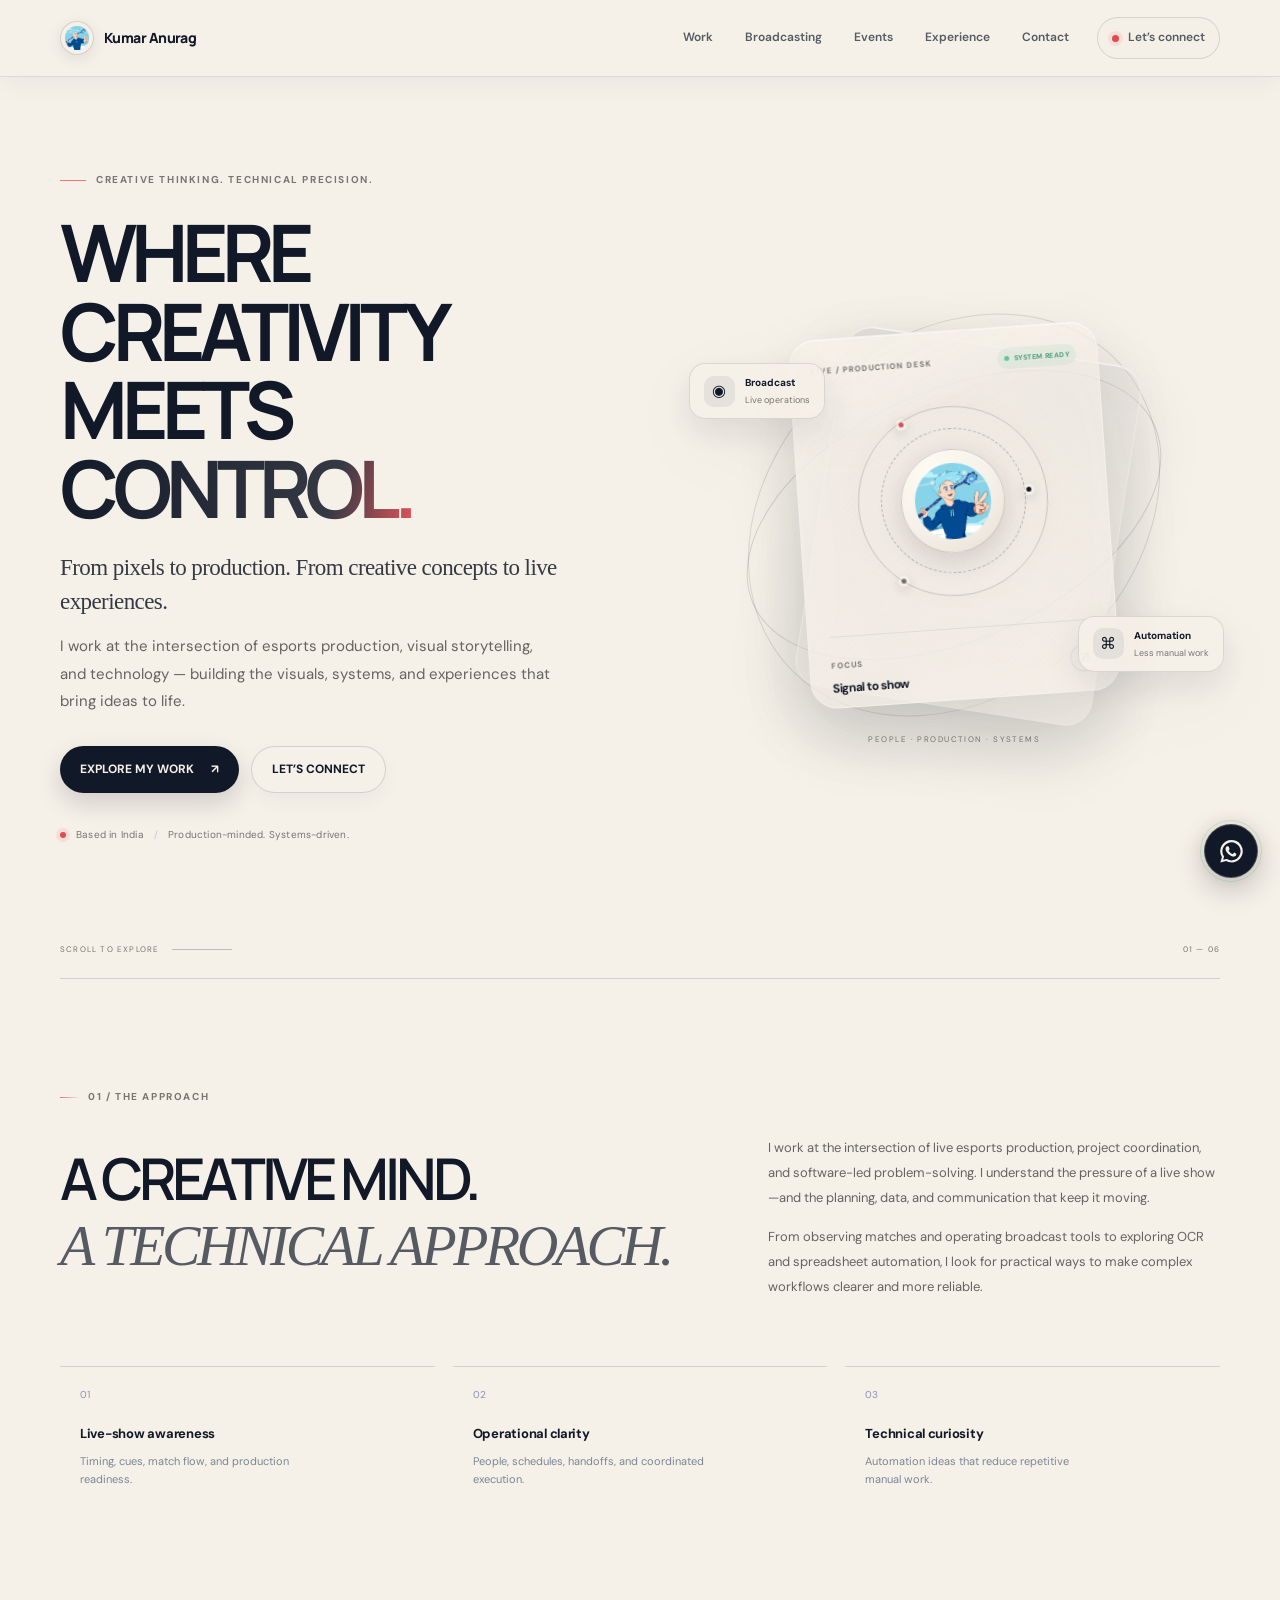
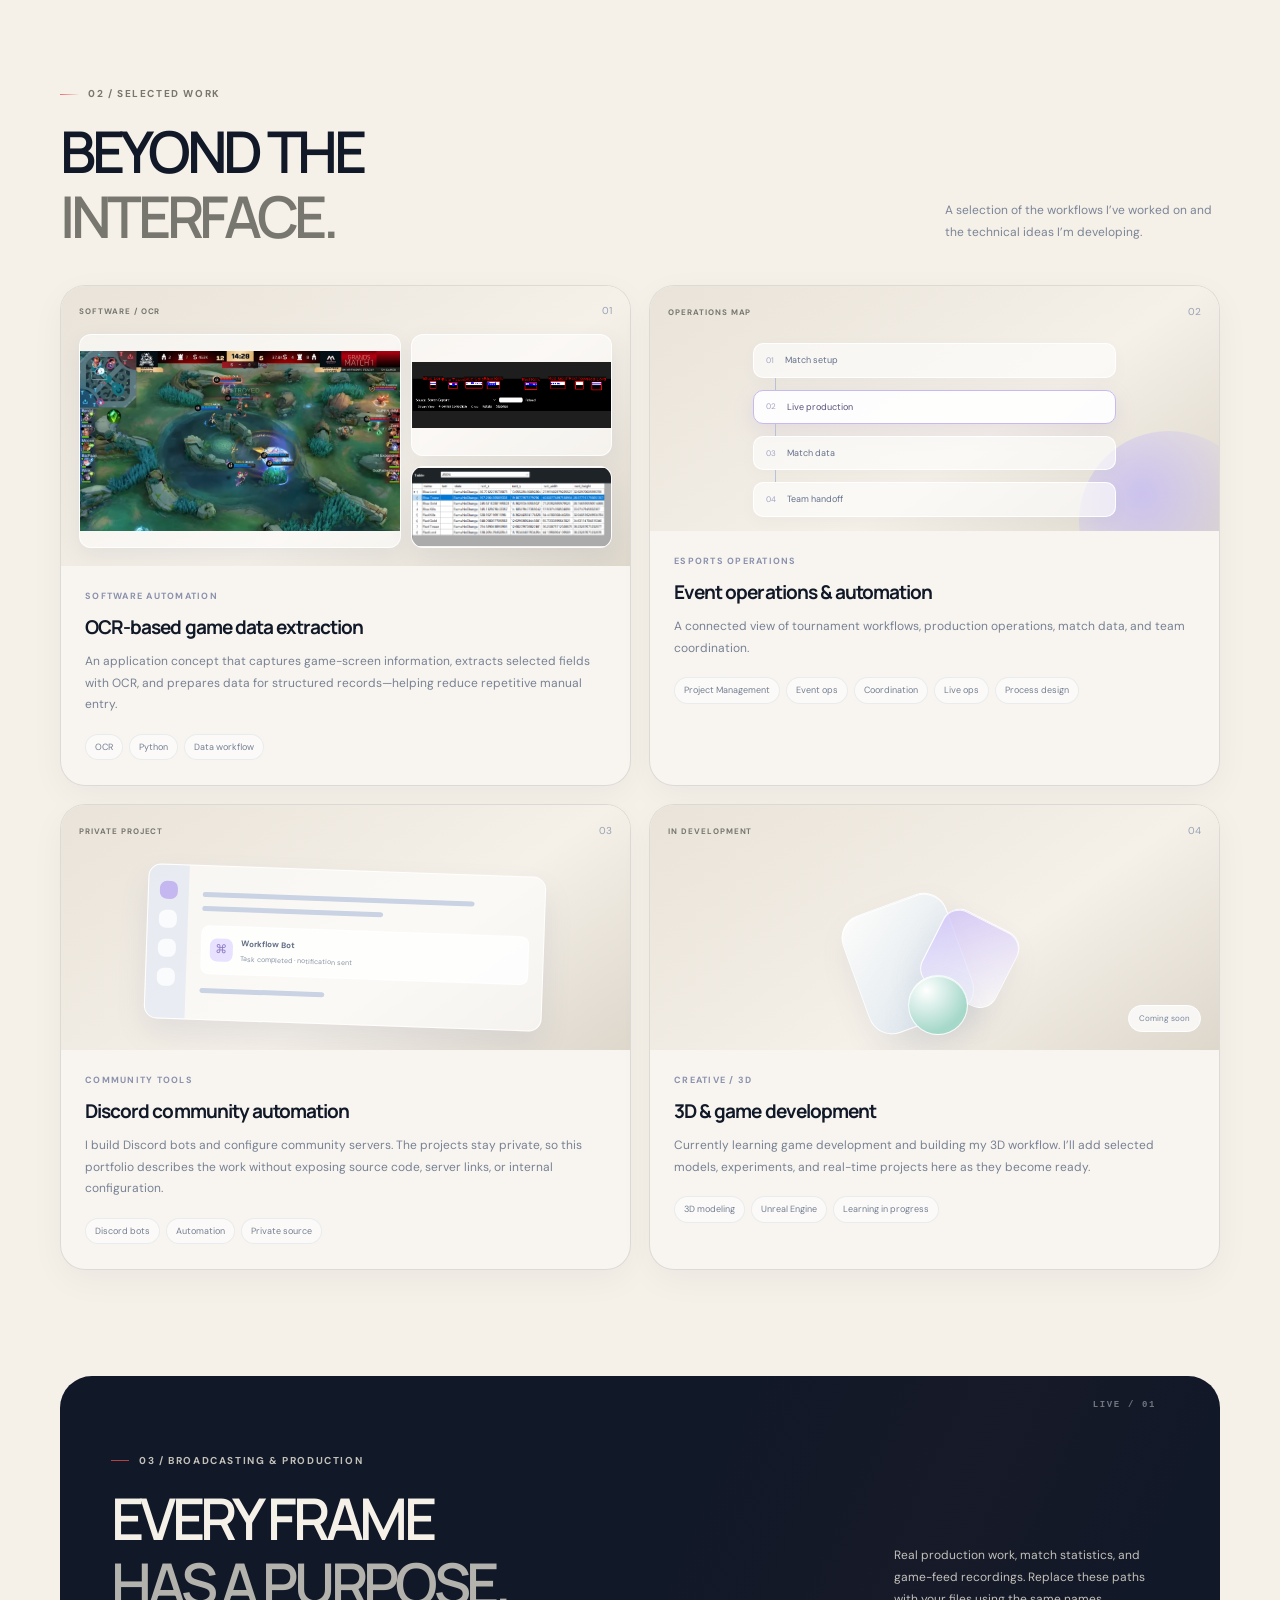
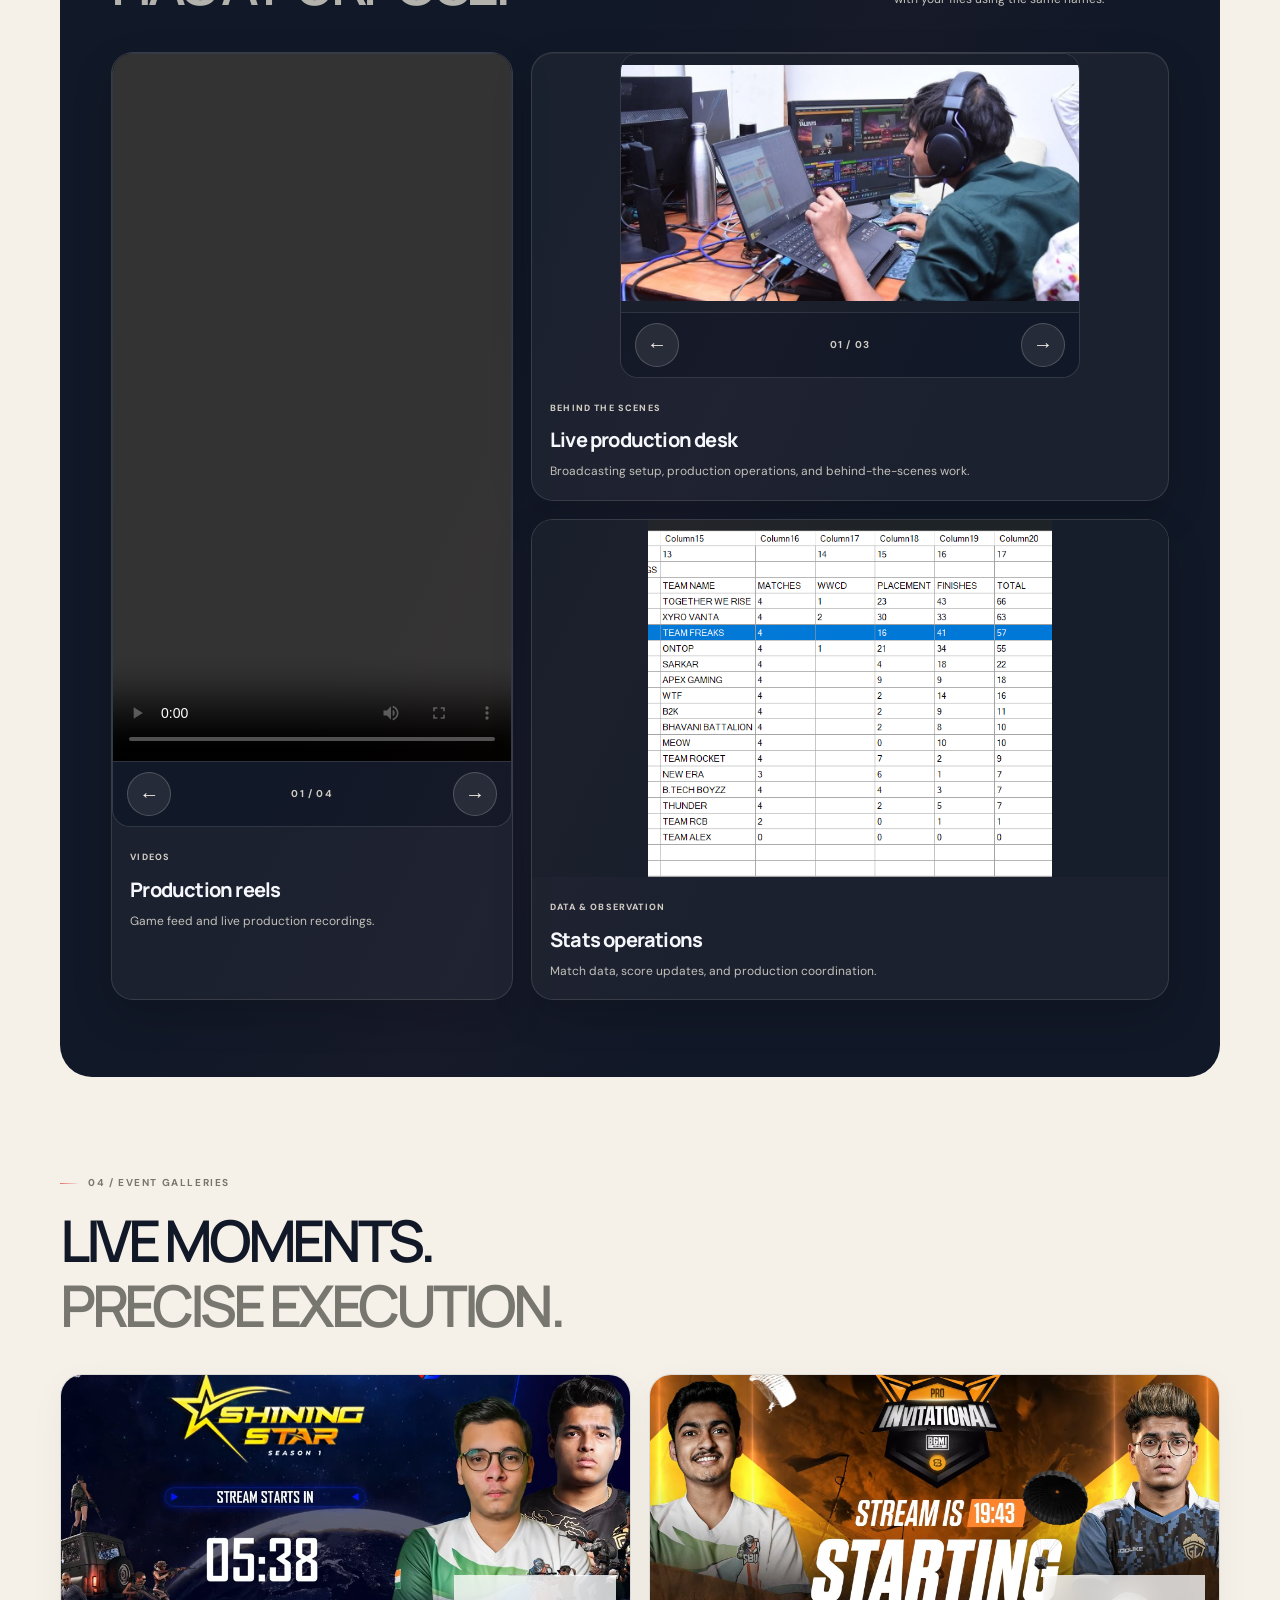
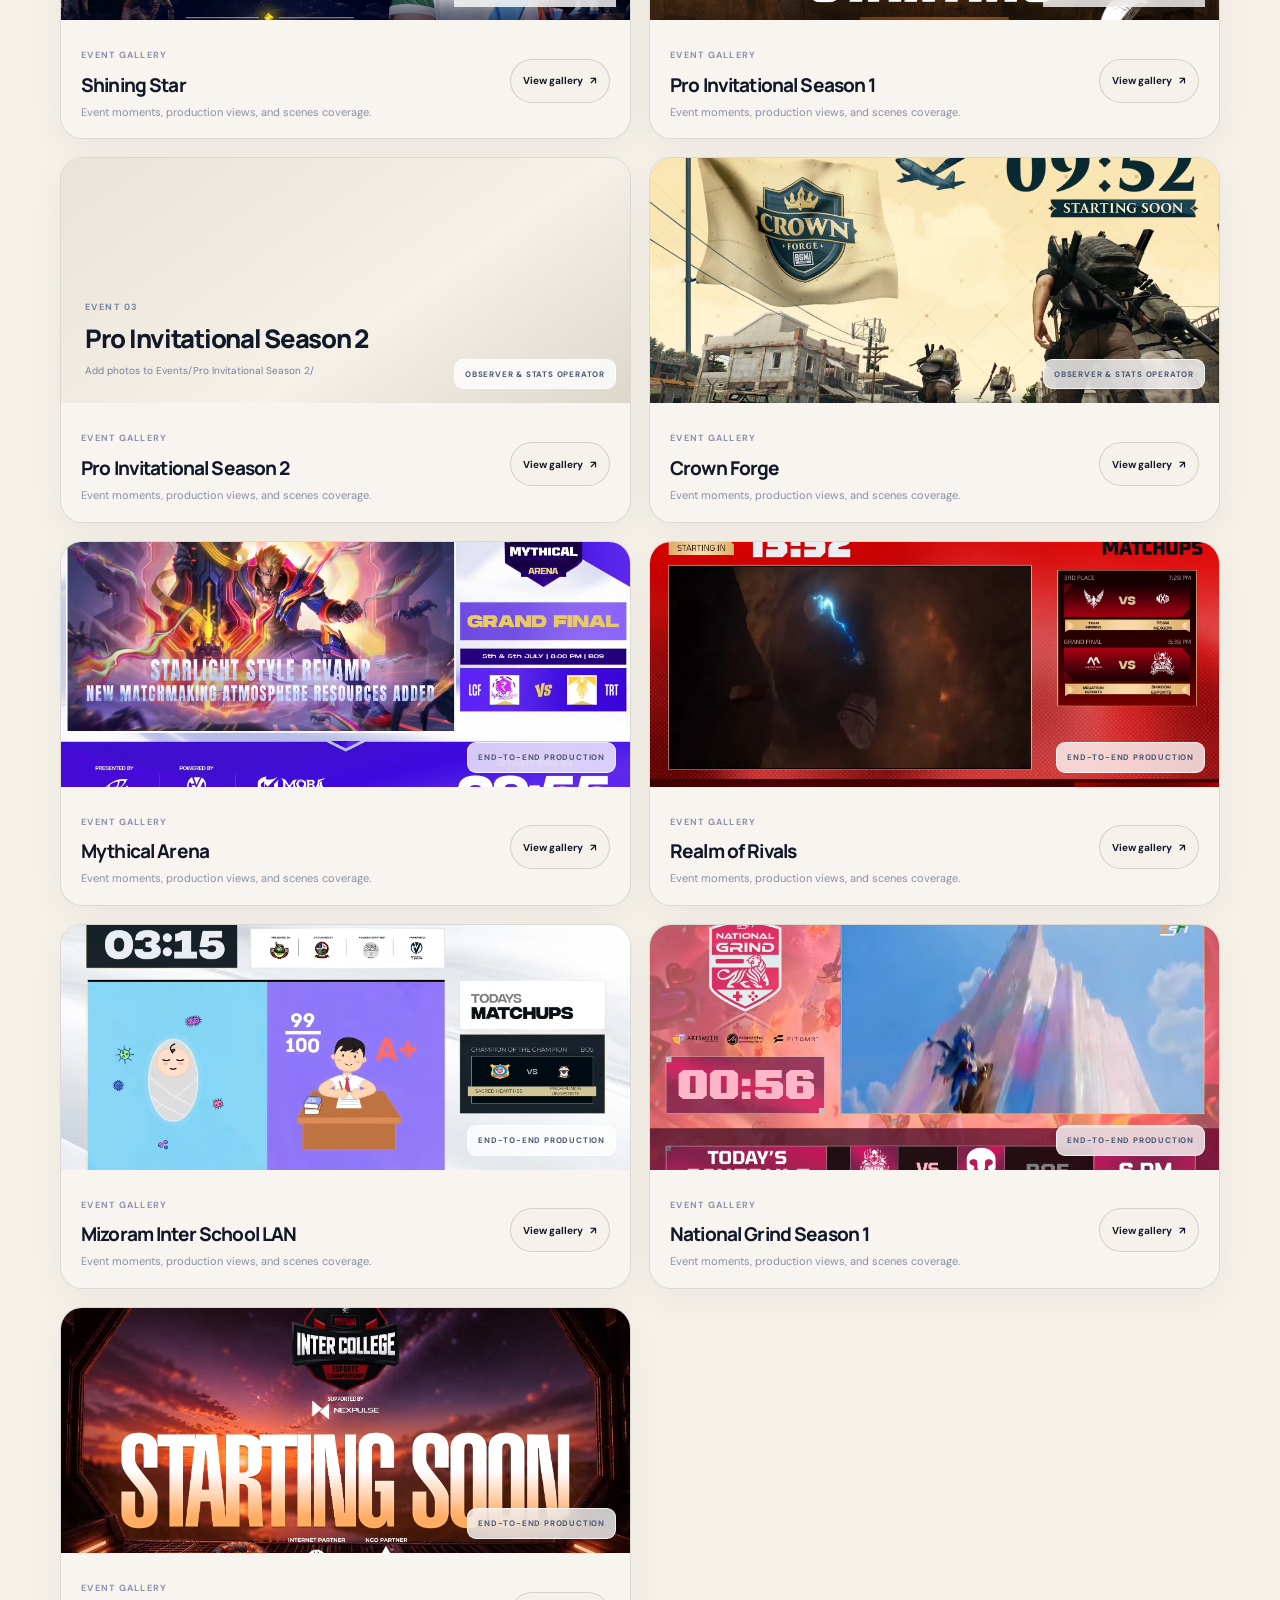
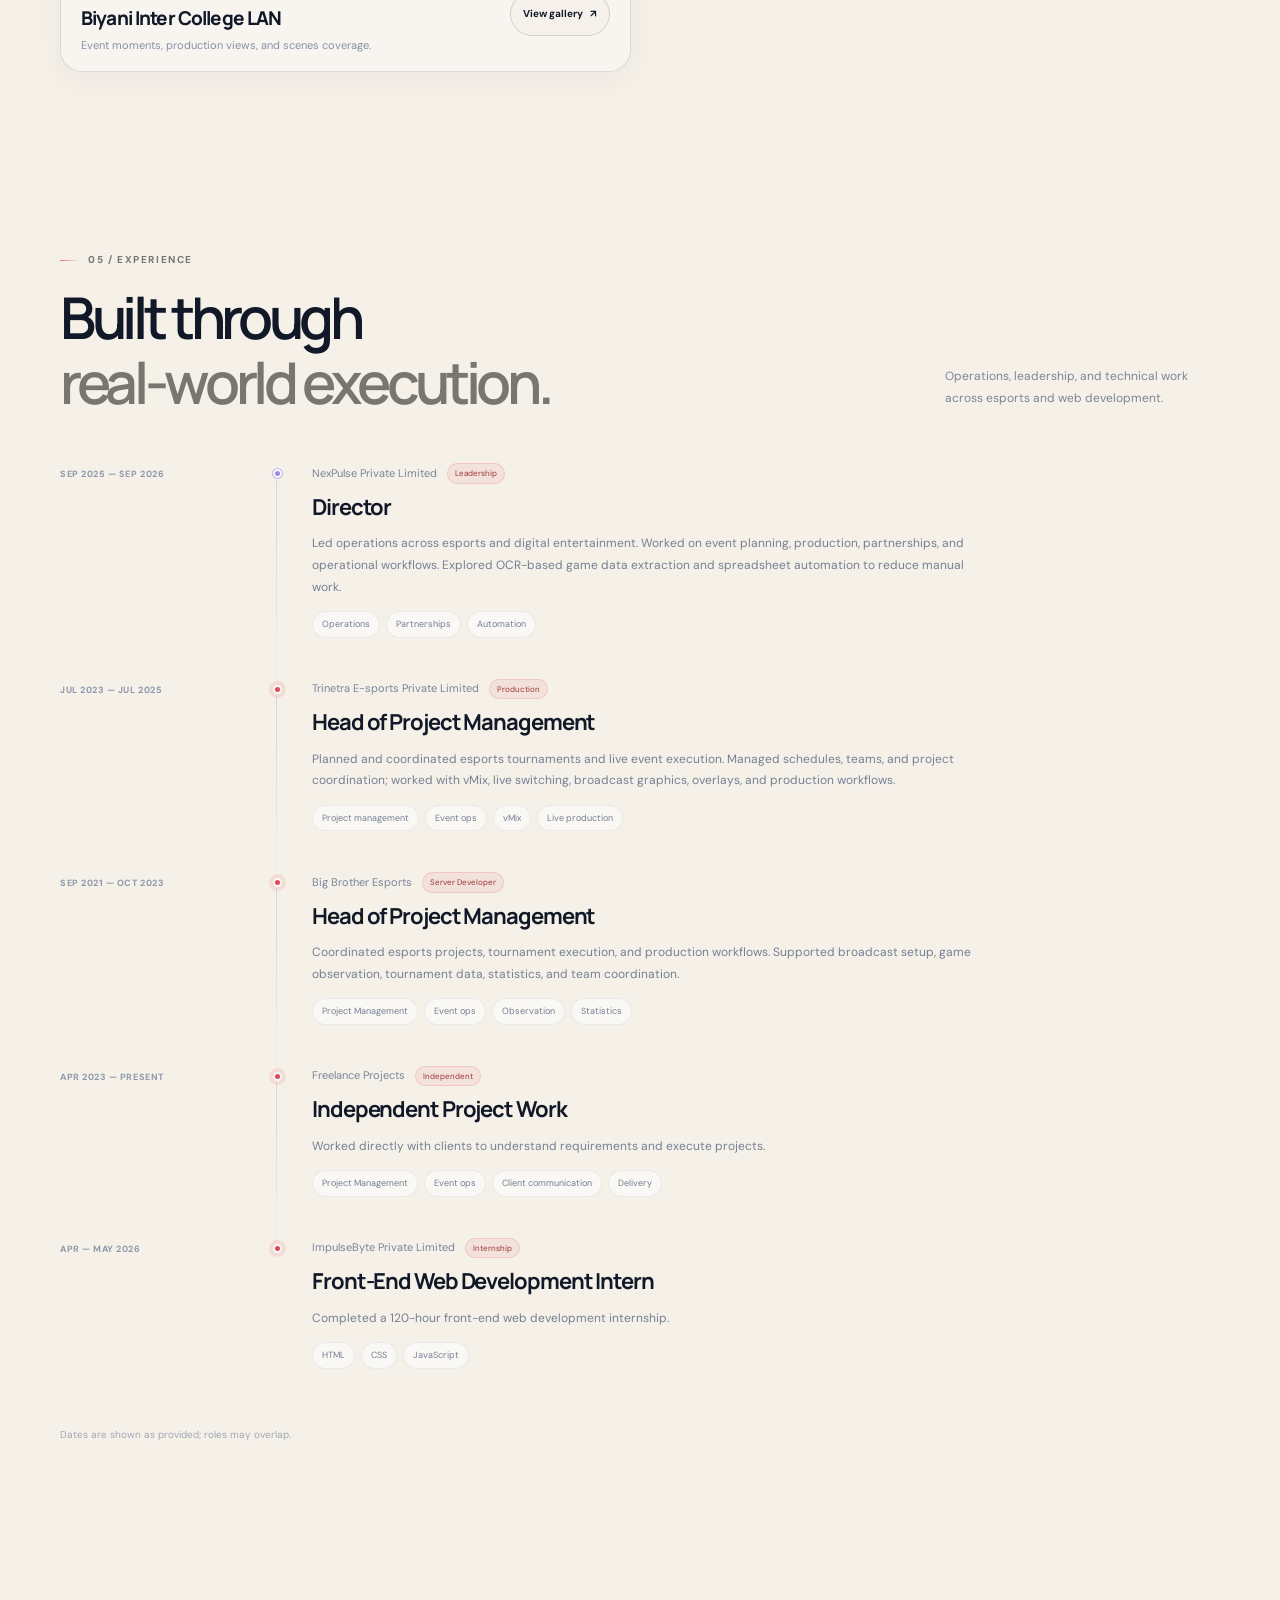
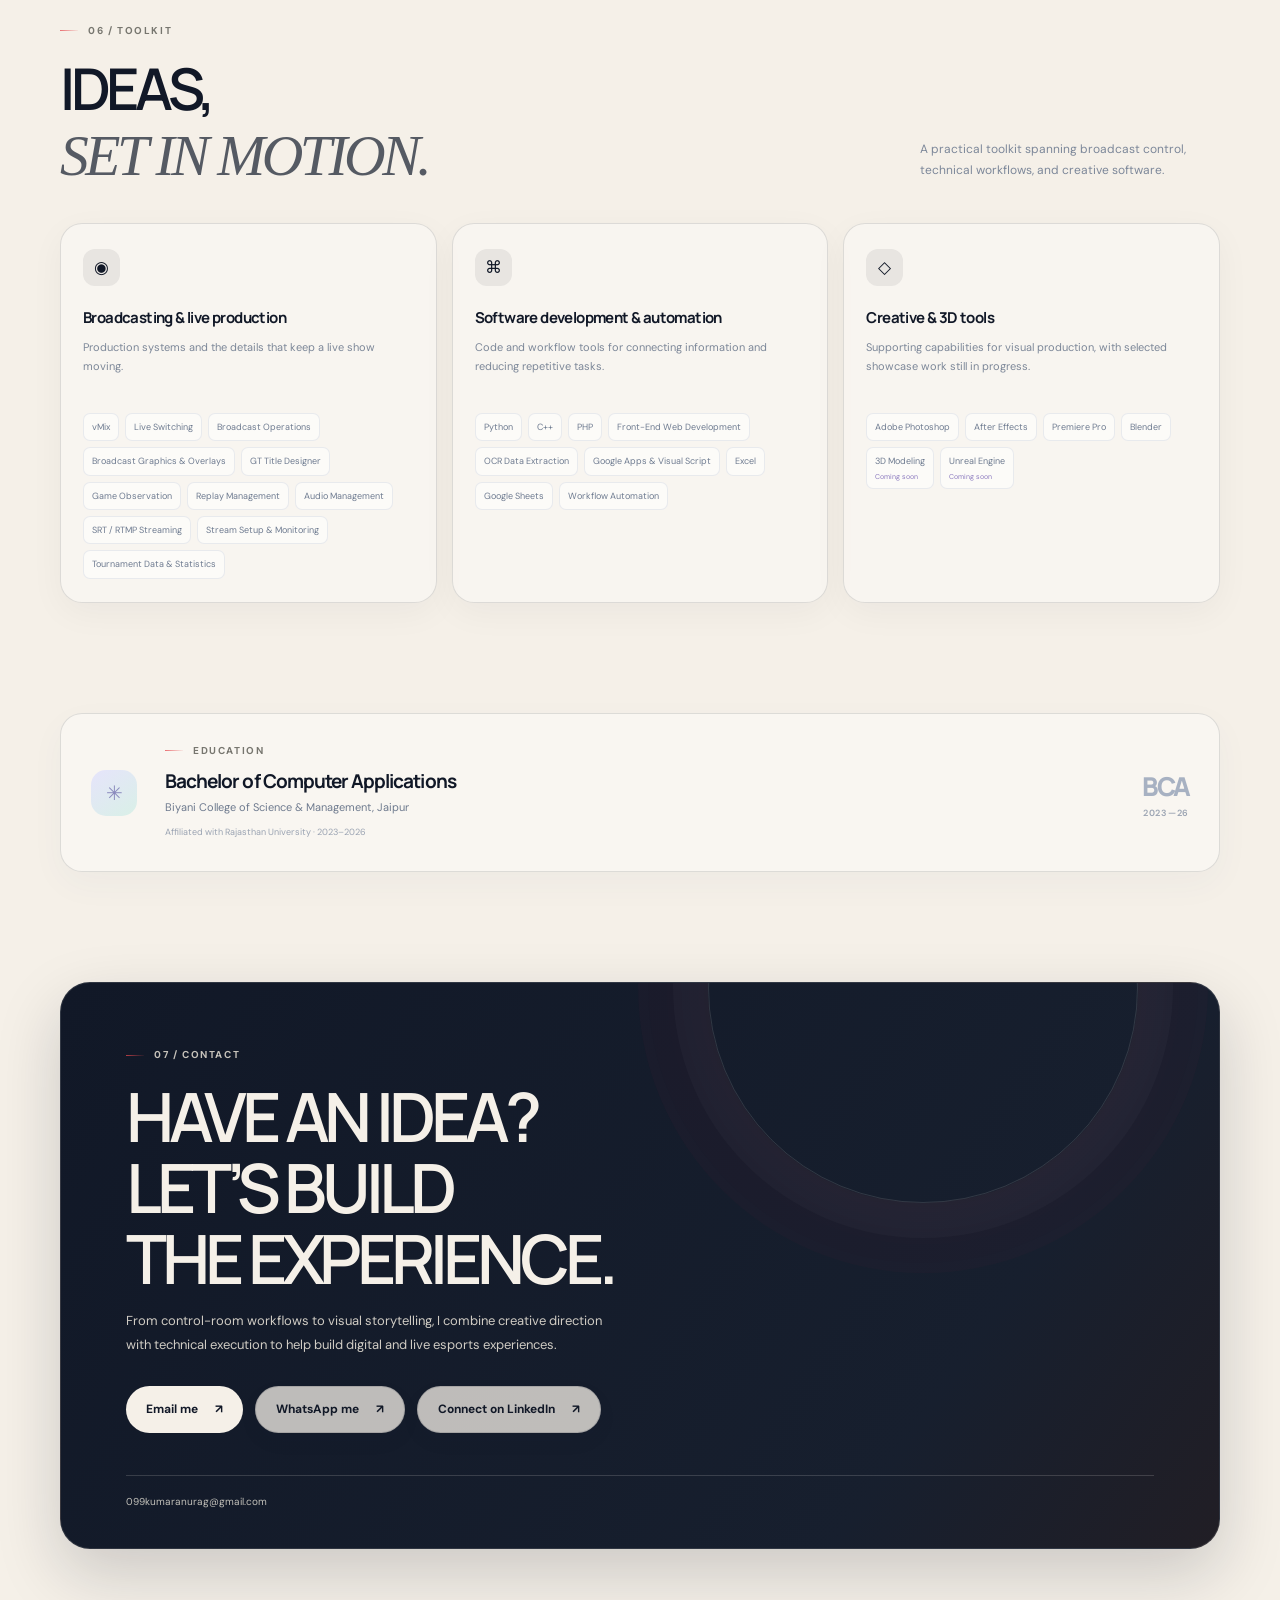
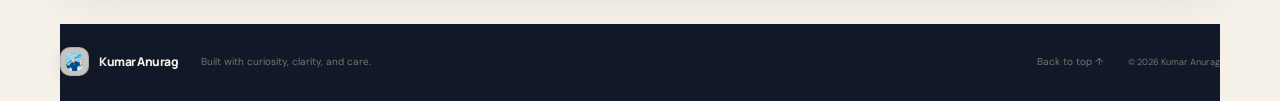
==== commit 3e3133c1: "Update index.html" ====
--- a/index.html
+++ b/index.html
@@ -73,7 +73,7 @@
           <div class="project-content"><div class="project-type">SOFTWARE AUTOMATION</div><h3>OCR-based game data extraction</h3><p>An application concept that captures game-screen information, extracts selected fields with OCR, and prepares data for structured records—helping reduce repetitive manual entry.</p><div class="tag-row"><span>OCR</span><span>Python</span><span>Data workflow</span></div></div>
         </article>
         <article class="project-card reveal">
-          <div class="project-visual visual-ops"><div class="visual-top"><span class="visual-tag">OPERATIONS MAP</span><span class="visual-index">02</span></div><div class="ops-flow"><div class="flow-node"><span>01</span>Match setup</div><div class="flow-connector"></div><div class="flow-node flow-active"><span>02</span>Live production</div><div class="flow-connector"></div><div class="flow-node"><span>03</span>Match data</div><div class="flow-connector"></div><div class="flow-node"><span>04</span>Team handoff</div></div><div class="ops-orb"></div></div><div class="project-content"><div class="project-type">ESPORTS OPERATIONS</div><h3>Event operations & automation</h3><p>A connected view of tournament workflows, production operations, match data, and team coordination.</p><div class="tag-row"><span>Coordination</span><span>Live ops</span><span>Process design</span></div></div></article>
+          <div class="project-visual visual-ops"><div class="visual-top"><span class="visual-tag">OPERATIONS MAP</span><span class="visual-index">02</span></div><div class="ops-flow"><div class="flow-node"><span>01</span>Match setup</div><div class="flow-connector"></div><div class="flow-node flow-active"><span>02</span>Live production</div><div class="flow-connector"></div><div class="flow-node"><span>03</span>Match data</div><div class="flow-connector"></div><div class="flow-node"><span>04</span>Team handoff</div></div><div class="ops-orb"></div></div><div class="project-content"><div class="project-type">ESPORTS OPERATIONS</div><h3>Event operations & automation</h3><p>A connected view of tournament workflows, production operations, match data, and team coordination.</p><div class="tag-row"><span>Project Management</span><span>Event ops</span><span>Coordination</span><span>Live ops</span><span>Process design</span></div></div></article>
         <article class="project-card reveal">
           <div class="project-visual visual-discord"><div class="visual-top"><span class="visual-tag">PRIVATE PROJECT</span><span class="visual-index">03</span></div><div class="discord-window"><div class="discord-sidebar"><i></i><i></i><i></i><i></i></div><div class="discord-content"><div class="discord-line line-long"></div><div class="discord-line"></div><div class="bot-message"><span class="bot-avatar">⌘</span><div><b>Workflow Bot</b><small>Task completed · notification sent</small></div></div><div class="discord-line line-short"></div></div></div></div><div class="project-content"><div class="project-type">COMMUNITY TOOLS</div><h3>Discord community automation</h3><p>I build Discord bots and configure community servers. The projects stay private, so this portfolio describes the work without exposing source code, server links, or internal configuration.</p><div class="tag-row"><span>Discord bots</span><span>Automation</span><span>Private source</span></div></div></article>
         <article class="project-card project-muted reveal"><div class="project-visual visual-creative"><div class="visual-top"><span class="visual-tag">IN DEVELOPMENT</span><span class="visual-index">04</span></div><div class="creative-shapes"><div class="shape shape-glass"></div><div class="shape shape-cube"></div><div class="shape shape-sphere"></div></div><span class="coming-badge">Coming soon</span></div><div class="project-content"><div class="project-type">CREATIVE / 3D</div><h3>3D & game development</h3><p>Currently learning game development and building my 3D workflow. I’ll add selected models, experiments, and real-time projects here as they become ready.</p><div class="tag-row"><span>3D modeling</span><span>Unreal Engine</span><span>Learning in progress</span></div></div></article>
@@ -92,7 +92,7 @@
             <div class="production-slide"><div class="production-video-frame"><video controls preload="metadata" playsinline><source src="Broadcasting/videos/full-production-video.mp4" type="video/mp4">Your browser does not support video playback.</video></div><span class="broadcast-media-label">REEL 04 · FULL PRODUCTION</span></div>
             <div class="production-carousel-controls"><button type="button" class="production-prev" aria-label="Previous reel">←</button><span class="production-counter" aria-live="polite">01 / 04</span><button type="button" class="production-next" aria-label="Next reel">→</button></div>
           </div>
-          <div class="broadcast-caption"><span>VERTICAL VIDEO · 9:16</span><h3>Production reels</h3><p>Game-feed and live-production recordings in portrait format.</p></div>
+          <div class="broadcast-caption"><span>VIDEOS</span><h3>Production reels</h3><p>Game feed and live production recordings.</p></div>
         </article>
 
         <!-- BOX 2: landscape production photo carousel -->
@@ -103,16 +103,15 @@
             <div class="production-slide"><button class="media-open image-open" type="button" data-full="Broadcasting/production-photo-03.png" aria-label="Open production photo 3"><img src="Broadcasting/production-photo-03.png" alt="Kumar Anurag operating live esports production, photo 3" loading="lazy" onerror="this.closest('.production-slide').classList.add('media-missing');this.querySelector('img').remove()"><div class="media-fallback"><span>PRODUCTION PHOTO 03</span><strong>Live show operations</strong><small>Broadcasting/production-photo-03.png</small></div></button></div>
             <div class="production-carousel-controls"><button type="button" class="production-prev" aria-label="Previous production photo">←</button><span class="production-counter" aria-live="polite">01 / 03</span><button type="button" class="production-next" aria-label="Next production photo">→</button></div>
           </div>
-          <div class="broadcast-caption"><span>BEHIND THE SCENES · 16:9</span><h3>Live production desk</h3><p>Broadcasting setup, production operations, and behind-the-scenes work.</p></div>
+          <div class="broadcast-caption"><span>BEHIND THE SCENES</span><h3>Live production desk</h3><p>Broadcasting setup, production operations, and behind-the-scenes work.</p></div>
         </article>
 
         <!-- BOX 3: landscape stats image -->
         <article class="broadcast-feature reveal broadcast-stats-card">
           <button class="media-open image-open" type="button" data-full="Broadcasting/stats-photo.png" aria-label="Open tournament statistics photo"><img src="Broadcasting/stats-photo.png" alt="Tournament stats and broadcast data workflow" loading="lazy" onerror="this.closest('.broadcast-stats-card').classList.add('media-missing');this.remove()"><div class="media-fallback"><span>STATS PHOTO</span><strong>Stats & match data</strong><small>Broadcasting/stats-photo.png</small></div></button>
-          <div class="broadcast-caption"><span>DATA & OBSERVATION · 16:9</span><h3>Stats operations</h3><p>Match data, score updates, and production coordination.</p></div>
+          <div class="broadcast-caption"><span>DATA & OBSERVATION</span><h3>Stats operations</h3><p>Match data, score updates, and production coordination.</p></div>
         </article>
       </div>
-      <p class="broadcast-media-note">Use the arrows to browse reels and production photos. Select an image to view it larger.</p>
       <style>
         /* Scoped to section 03 only: portrait reel left, two landscape cards right. */
         #broadcasting .broadcast-media-layout{display:grid;grid-template-columns:minmax(0,0.63fr) minmax(0,1fr);grid-template-rows:auto auto;align-items:stretch;gap:18px}
@@ -141,17 +140,17 @@
 </section>
 
     <section class="section event-gallery-section shell" id="event-gallery">
-      <div class="section-heading reveal"><div><div class="section-kicker">04 / EVENT GALLERIES</div><h2>LIVE MOMENTS.<br><span class="muted-heading">PRECISE EXECUTION.</span></h2></div><p class="heading-aside">Each event has its own folder and eight image slots. The first image is used as the cover; visitors can expand a gallery to browse the rest.</p></div>
+      <div class="section-heading reveal"><div><div class="section-kicker">04 / EVENT GALLERIES</div><h2>LIVE MOMENTS.<br><span class="muted-heading">PRECISE EXECUTION.</span></h2></div></div>
       <div class="event-gallery-grid">
-        <article class="event-gallery-card reveal" id="event-gallery-01"><div class="event-gallery-cover"><img src="Events/Shining Star/Shining Star-01.png" alt="Shining Star event cover" loading="lazy" onerror="this.closest('.event-gallery-cover').classList.add('cover-missing');this.remove()"><div class="cover-fallback"><span>EVENT 01</span><strong>Shining Star</strong><small>Add photos to Events/Shining Star/</small></div><span class="photo-count">OBSERVER  & STATS OPERATOR</span></div><div class="event-gallery-info"><div><span class="project-type">EVENT GALLERY</span><h3>Shining Star</h3><p>Event moments, production views, and behind-the-scenes coverage.</p></div><button class="gallery-toggle" type="button" aria-expanded="false" aria-controls="event-gallery-01-photos" aria-label="Toggle photo gallery for Shining Star">View gallery <span>＋</span></button></div><div class="event-gallery-thumbs" id="event-gallery-01-photos" aria-hidden="true"><button class="gallery-thumb image-open" type="button" data-full="Events/Shining Star/Shining Star-01.png" aria-label="Open Shining Star photo 1"><img src="Events/Shining Star/Shining Star-01.png" alt="Shining Star event photo 1" loading="lazy" onerror="this.closest('.gallery-thumb').remove()"><span>01</span></button><button class="gallery-thumb image-open" type="button" data-full="Events/Shining Star/Shining Star-02.png" aria-label="Open Shining Star photo 2"><img src="Events/Shining Star/Shining Star-02.png" alt="Shining Star event photo 2" loading="lazy" onerror="this.closest('.gallery-thumb').remove()"><span>02</span></button><button class="gallery-thumb image-open" type="button" data-full="Events/Shining Star/Shining Star-03.png" aria-label="Open Shining Star photo 3"><img src="Events/Shining Star/Shining Star-03.png" alt="Shining Star event photo 3" loading="lazy" onerror="this.closest('.gallery-thumb').remove()"><span>03</span></button><button class="gallery-thumb image-open" type="button" data-full="Events/Shining Star/Shining Star-04.png" aria-label="Open Shining Star photo 4"><img src="Events/Shining Star/Shining Star-04.png" alt="Shining Star event photo 4" loading="lazy" onerror="this.closest('.gallery-thumb').remove()"><span>04</span></button><button class="gallery-thumb image-open" type="button" data-full="Events/Shining Star/Shining Star-05.png" aria-label="Open Shining Star photo 5"><img src="Events/Shining Star/Shining Star-05.png" alt="Shining Star event photo 5" loading="lazy" onerror="this.closest('.gallery-thumb').remove()"><span>05</span></button><button class="gallery-thumb image-open" type="button" data-full="Events/Shining Star/Shining Star-06.png" aria-label="Open Shining Star photo 6"><img src="Events/Shining Star/Shining Star-06.png" alt="Shining Star event photo 6" loading="lazy" onerror="this.closest('.gallery-thumb').remove()"><span>06</span></button><button class="gallery-thumb image-open" type="button" data-full="Events/Shining Star/Shining Star-07.png" aria-label="Open Shining Star photo 7"><img src="Events/Shining Star/Shining Star-07.png" alt="Shining Star event photo 7" loading="lazy" onerror="this.closest('.gallery-thumb').remove()"><span>07</span></button><button class="gallery-thumb image-open" type="button" data-full="Events/Shining Star/Shining Star-08.png" aria-label="Open Shining Star photo 8"><img src="Events/Shining Star/Shining Star-08.png" alt="Shining Star event photo 8" loading="lazy" onerror="this.closest('.gallery-thumb').remove()"><span>08</span></button><button class="gallery-thumb image-open" type="button" data-full="Events/Shining Star/Shining Star-09.png" aria-label="Open Shining Star photo 9"><img src="Events/Shining Star/Shining Star-09.png" alt="Shining Star event photo 9" loading="lazy" onerror="this.closest('.gallery-thumb').remove()"><span>09</span></button><button class="gallery-thumb image-open" type="button" data-full="Events/Shining Star/Shining Star-10.png" aria-label="Open Shining Star photo 10"><img src="Events/Shining Star/Shining Star-10.png" alt="Shining Star event photo 10" loading="lazy" onerror="this.closest('.gallery-thumb').remove()"><span>10</span></button></div></article>
-        <article class="event-gallery-card reveal" id="event-gallery-02"><div class="event-gallery-cover"><img src="Events/Pro Invitational Season 1/Pro Invitational Season 1-01.png" alt="Pro Invitational Season 1 event cover" loading="lazy" onerror="this.closest('.event-gallery-cover').classList.add('cover-missing');this.remove()"><div class="cover-fallback"><span>EVENT 02</span><strong>Pro Invitational Season 1</strong><small>Add photos to Events/Pro Invitational Season 1/</small></div><span class="photo-count">OBSERVER  & STATS OPERATOR</span></div><div class="event-gallery-info"><div><span class="project-type">EVENT GALLERY</span><h3>Pro Invitational Season 1</h3><p>Event moments, production views, and behind-the-scenes coverage.</p></div><button class="gallery-toggle" type="button" aria-expanded="false" aria-controls="event-gallery-02-photos" aria-label="Toggle photo gallery for Pro Invitational Season 1">View gallery <span>＋</span></button></div><div class="event-gallery-thumbs" id="event-gallery-02-photos" aria-hidden="true"><button class="gallery-thumb image-open" type="button" data-full="Events/Pro Invitational Season 1/Pro Invitational Season 1-01.png" aria-label="Open Pro Invitational Season 1 photo 1"><img src="Events/Pro Invitational Season 1/Pro Invitational Season 1-01.png" alt="Pro Invitational Season 1 event photo 1" loading="lazy" onerror="this.closest('.gallery-thumb').remove()"><span>01</span></button><button class="gallery-thumb image-open" type="button" data-full="Events/Pro Invitational Season 1/Pro Invitational Season 1-02.png" aria-label="Open Pro Invitational Season 1 photo 2"><img src="Events/Pro Invitational Season 1/Pro Invitational Season 1-02.png" alt="Pro Invitational Season 1 event photo 2" loading="lazy" onerror="this.closest('.gallery-thumb').remove()"><span>02</span></button><button class="gallery-thumb image-open" type="button" data-full="Events/Pro Invitational Season 1/Pro Invitational Season 1-03.png" aria-label="Open Pro Invitational Season 1 photo 3"><img src="Events/Pro Invitational Season 1/Pro Invitational Season 1-03.png" alt="Pro Invitational Season 1 event photo 3" loading="lazy" onerror="this.closest('.gallery-thumb').remove()"><span>03</span></button><button class="gallery-thumb image-open" type="button" data-full="Events/Pro Invitational Season 1/Pro Invitational Season 1-04.png" aria-label="Open Pro Invitational Season 1 photo 4"><img src="Events/Pro Invitational Season 1/Pro Invitational Season 1-04.png" alt="Pro Invitational Season 1 event photo 4" loading="lazy" onerror="this.closest('.gallery-thumb').remove()"><span>04</span></button><button class="gallery-thumb image-open" type="button" data-full="Events/Pro Invitational Season 1/Pro Invitational Season 1-05.png" aria-label="Open Pro Invitational Season 1 photo 5"><img src="Events/Pro Invitational Season 1/Pro Invitational Season 1-05.png" alt="Pro Invitational Season 1 event photo 5" loading="lazy" onerror="this.closest('.gallery-thumb').remove()"><span>05</span></button><button class="gallery-thumb image-open" type="button" data-full="Events/Pro Invitational Season 1/Pro Invitational Season 1-06.png" aria-label="Open Pro Invitational Season 1 photo 6"><img src="Events/Pro Invitational Season 1/Pro Invitational Season 1-06.png" alt="Pro Invitational Season 1 event photo 6" loading="lazy" onerror="this.closest('.gallery-thumb').remove()"><span>06</span></button><button class="gallery-thumb image-open" type="button" data-full="Events/Pro Invitational Season 1/Pro Invitational Season 1-07.png" aria-label="Open Pro Invitational Season 1 photo 7"><img src="Events/Pro Invitational Season 1/Pro Invitational Season 1-07.png" alt="Pro Invitational Season 1 event photo 7" loading="lazy" onerror="this.closest('.gallery-thumb').remove()"><span>07</span></button><button class="gallery-thumb image-open" type="button" data-full="Events/Pro Invitational Season 1/Pro Invitational Season 1-08.png" aria-label="Open Pro Invitational Season 1 photo 8"><img src="Events/Pro Invitational Season 1/Pro Invitational Season 1-08.png" alt="Pro Invitational Season 1 event photo 8" loading="lazy" onerror="this.closest('.gallery-thumb').remove()"><span>08</span></button><button class="gallery-thumb image-open" type="button" data-full="Events/Pro Invitational Season 1/Pro Invitational Season 1-09.png" aria-label="Open Pro Invitational Season 1 photo 9"><img src="Events/Pro Invitational Season 1/Pro Invitational Season 1-09.png" alt="Pro Invitational Season 1 event photo 9" loading="lazy" onerror="this.closest('.gallery-thumb').remove()"><span>09</span></button><button class="gallery-thumb image-open" type="button" data-full="Events/Pro Invitational Season 1/Pro Invitational Season 1-10.png" aria-label="Open Pro Invitational Season 1 photo 10"><img src="Events/Pro Invitational Season 1/Pro Invitational Season 1-10.png" alt="Pro Invitational Season 1 event photo 10" loading="lazy" onerror="this.closest('.gallery-thumb').remove()"><span>10</span></button></div></article>
-        <article class="event-gallery-card reveal" id="event-gallery-03"><div class="event-gallery-cover"><img src="Events/Pro Invitational Season 2/Pro Invitational Season 2-01.png" alt="Pro Invitational Season 2 event cover" loading="lazy" onerror="this.closest('.event-gallery-cover').classList.add('cover-missing');this.remove()"><div class="cover-fallback"><span>EVENT 03</span><strong>Pro Invitational Season 2</strong><small>Add photos to Events/Pro Invitational Season 2/</small></div><span class="photo-count">OBSERVER  & STATS OPERATOR</span></div><div class="event-gallery-info"><div><span class="project-type">EVENT GALLERY</span><h3>Pro Invitational Season 2</h3><p>Event moments, production views, and behind-the-scenes coverage.</p></div><button class="gallery-toggle" type="button" aria-expanded="false" aria-controls="event-gallery-03-photos" aria-label="Toggle photo gallery for Pro Invitational Season 2">View gallery <span>＋</span></button></div><div class="event-gallery-thumbs" id="event-gallery-03-photos" aria-hidden="true"><button class="gallery-thumb image-open" type="button" data-full="Events/Pro Invitational Season 2/Pro Invitational Season 2-01.png" aria-label="Open Pro Invitational Season 2 photo 1"><img src="Events/Pro Invitational Season 2/Pro Invitational Season 2-01.png" alt="Pro Invitational Season 2 event photo 1" loading="lazy" onerror="this.closest('.gallery-thumb').remove()"><span>01</span></button><button class="gallery-thumb image-open" type="button" data-full="Events/Pro Invitational Season 2/Pro Invitational Season 2-02.png" aria-label="Open Pro Invitational Season 2 photo 2"><img src="Events/Pro Invitational Season 2/Pro Invitational Season 2-02.png" alt="Pro Invitational Season 2 event photo 2" loading="lazy" onerror="this.closest('.gallery-thumb').remove()"><span>02</span></button><button class="gallery-thumb image-open" type="button" data-full="Events/Pro Invitational Season 2/Pro Invitational Season 2-03.png" aria-label="Open Pro Invitational Season 2 photo 3"><img src="Events/Pro Invitational Season 2/Pro Invitational Season 2-03.png" alt="Pro Invitational Season 2 event photo 3" loading="lazy" onerror="this.closest('.gallery-thumb').remove()"><span>03</span></button><button class="gallery-thumb image-open" type="button" data-full="Events/Pro Invitational Season 2/Pro Invitational Season 2-04.png" aria-label="Open Pro Invitational Season 2 photo 4"><img src="Events/Pro Invitational Season 2/Pro Invitational Season 2-04.png" alt="Pro Invitational Season 2 event photo 4" loading="lazy" onerror="this.closest('.gallery-thumb').remove()"><span>04</span></button><button class="gallery-thumb image-open" type="button" data-full="Events/Pro Invitational Season 2/Pro Invitational Season 2-05.png" aria-label="Open Pro Invitational Season 2 photo 5"><img src="Events/Pro Invitational Season 2/Pro Invitational Season 2-05.png" alt="Pro Invitational Season 2 event photo 5" loading="lazy" onerror="this.closest('.gallery-thumb').remove()"><span>05</span></button><button class="gallery-thumb image-open" type="button" data-full="Events/Pro Invitational Season 2/Pro Invitational Season 2-06.png" aria-label="Open Pro Invitational Season 2 photo 6"><img src="Events/Pro Invitational Season 2/Pro Invitational Season 2-06.png" alt="Pro Invitational Season 2 event photo 6" loading="lazy" onerror="this.closest('.gallery-thumb').remove()"><span>06</span></button><button class="gallery-thumb image-open" type="button" data-full="Events/Pro Invitational Season 2/Pro Invitational Season 2-07.png" aria-label="Open Pro Invitational Season 2 photo 7"><img src="Events/Pro Invitational Season 2/Pro Invitational Season 2-07.png" alt="Pro Invitational Season 2 event photo 7" loading="lazy" onerror="this.closest('.gallery-thumb').remove()"><span>07</span></button><button class="gallery-thumb image-open" type="button" data-full="Events/Pro Invitational Season 2/Pro Invitational Season 2-08.png" aria-label="Open Pro Invitational Season 2 photo 8"><img src="Events/Pro Invitational Season 2/Pro Invitational Season 2-08.png" alt="Pro Invitational Season 2 event photo 8" loading="lazy" onerror="this.closest('.gallery-thumb').remove()"><span>08</span></button><button class="gallery-thumb image-open" type="button" data-full="Events/Pro Invitational Season 2/Pro Invitational Season 2-09.png" aria-label="Open Pro Invitational Season 2 photo 9"><img src="Events/Pro Invitational Season 2/Pro Invitational Season 2-09.png" alt="Pro Invitational Season 2 event photo 9" loading="lazy" onerror="this.closest('.gallery-thumb').remove()"><span>09</span></button><button class="gallery-thumb image-open" type="button" data-full="Events/Pro Invitational Season 2/Pro Invitational Season 2-10.png" aria-label="Open Pro Invitational Season 2 photo 10"><img src="Events/Pro Invitational Season 2/Pro Invitational Season 2-10.png" alt="Pro Invitational Season 2 event photo 10" loading="lazy" onerror="this.closest('.gallery-thumb').remove()"><span>10</span></button></div></article>
-        <article class="event-gallery-card reveal" id="event-gallery-04"><div class="event-gallery-cover"><img src="Events/Crown Forge/Crown Forge-01.png" alt="Crown Forge event cover" loading="lazy" onerror="this.closest('.event-gallery-cover').classList.add('cover-missing');this.remove()"><div class="cover-fallback"><span>EVENT 04</span><strong>Crown Forge</strong><small>Add photos to Events/Crown Forge/</small></div><span class="photo-count">OBSERVER  & STATS OPERATOR</span></div><div class="event-gallery-info"><div><span class="project-type">EVENT GALLERY</span><h3>Crown Forge</h3><p>Event moments, production views, and behind-the-scenes coverage.</p></div><button class="gallery-toggle" type="button" aria-expanded="false" aria-controls="event-gallery-04-photos" aria-label="Toggle photo gallery for Crown Forge">View gallery <span>＋</span></button></div><div class="event-gallery-thumbs" id="event-gallery-04-photos" aria-hidden="true"><button class="gallery-thumb image-open" type="button" data-full="Events/Crown Forge/Crown Forge-01.png" aria-label="Open Crown Forge photo 1"><img src="Events/Crown Forge/Crown Forge-01.png" alt="Crown Forge event photo 1" loading="lazy" onerror="this.closest('.gallery-thumb').remove()"><span>01</span></button><button class="gallery-thumb image-open" type="button" data-full="Events/Crown Forge/Crown Forge-02.png" aria-label="Open Crown Forge photo 2"><img src="Events/Crown Forge/Crown Forge-02.png" alt="Crown Forge event photo 2" loading="lazy" onerror="this.closest('.gallery-thumb').remove()"><span>02</span></button><button class="gallery-thumb image-open" type="button" data-full="Events/Crown Forge/Crown Forge-03.png" aria-label="Open Crown Forge photo 3"><img src="Events/Crown Forge/Crown Forge-03.png" alt="Crown Forge event photo 3" loading="lazy" onerror="this.closest('.gallery-thumb').remove()"><span>03</span></button><button class="gallery-thumb image-open" type="button" data-full="Events/Crown Forge/Crown Forge-04.png" aria-label="Open Crown Forge photo 4"><img src="Events/Crown Forge/Crown Forge-04.png" alt="Crown Forge event photo 4" loading="lazy" onerror="this.closest('.gallery-thumb').remove()"><span>04</span></button><button class="gallery-thumb image-open" type="button" data-full="Events/Crown Forge/Crown Forge-05.png" aria-label="Open Crown Forge photo 5"><img src="Events/Crown Forge/Crown Forge-05.png" alt="Crown Forge event photo 5" loading="lazy" onerror="this.closest('.gallery-thumb').remove()"><span>05</span></button><button class="gallery-thumb image-open" type="button" data-full="Events/Crown Forge/Crown Forge-06.png" aria-label="Open Crown Forge photo 6"><img src="Events/Crown Forge/Crown Forge-06.png" alt="Crown Forge event photo 6" loading="lazy" onerror="this.closest('.gallery-thumb').remove()"><span>06</span></button><button class="gallery-thumb image-open" type="button" data-full="Events/Crown Forge/Crown Forge-07.png" aria-label="Open Crown Forge photo 7"><img src="Events/Crown Forge/Crown Forge-07.png" alt="Crown Forge event photo 7" loading="lazy" onerror="this.closest('.gallery-thumb').remove()"><span>07</span></button><button class="gallery-thumb image-open" type="button" data-full="Events/Crown Forge/Crown Forge-08.png" aria-label="Open Crown Forge photo 8"><img src="Events/Crown Forge/Crown Forge-08.png" alt="Crown Forge event photo 8" loading="lazy" onerror="this.closest('.gallery-thumb').remove()"><span>08</span></button><button class="gallery-thumb image-open" type="button" data-full="Events/Crown Forge/Crown Forge-09.png" aria-label="Open Crown Forge photo 9"><img src="Events/Crown Forge/Crown Forge-09.png" alt="Crown Forge event photo 9" loading="lazy" onerror="this.closest('.gallery-thumb').remove()"><span>09</span></button><button class="gallery-thumb image-open" type="button" data-full="Events/Crown Forge/Crown Forge-10.png" aria-label="Open Crown Forge photo 10"><img src="Events/Crown Forge/Crown Forge-10.png" alt="Crown Forge event photo 10" loading="lazy" onerror="this.closest('.gallery-thumb').remove()"><span>10</span></button></div></article>
-        <article class="event-gallery-card reveal" id="event-gallery-05"><div class="event-gallery-cover"><img src="Events/Mythical Arena/Mythical Arena-01.png" alt="Mythical Arena event cover" loading="lazy" onerror="this.closest('.event-gallery-cover').classList.add('cover-missing');this.remove()"><div class="cover-fallback"><span>EVENT 05</span><strong>Mythical Arena</strong><small>Add photos to Events/Mythical Arena/</small></div><span class="photo-count">END-TO-END PRODUCTION</span></div><div class="event-gallery-info"><div><span class="project-type">EVENT GALLERY</span><h3>Mythical Arena</h3><p>Event moments, production views, and behind-the-scenes coverage.</p></div><button class="gallery-toggle" type="button" aria-expanded="false" aria-controls="event-gallery-05-photos" aria-label="Toggle photo gallery for Mythical Arena">View gallery <span>＋</span></button></div><div class="event-gallery-thumbs" id="event-gallery-05-photos" aria-hidden="true"><button class="gallery-thumb image-open" type="button" data-full="Events/Mythical Arena/Mythical Arena-01.png" aria-label="Open Mythical Arena photo 1"><img src="Events/Mythical Arena/Mythical Arena-01.png" alt="Mythical Arena event photo 1" loading="lazy" onerror="this.closest('.gallery-thumb').remove()"><span>01</span></button><button class="gallery-thumb image-open" type="button" data-full="Events/Mythical Arena/Mythical Arena-02.png" aria-label="Open Mythical Arena photo 2"><img src="Events/Mythical Arena/Mythical Arena-02.png" alt="Mythical Arena event photo 2" loading="lazy" onerror="this.closest('.gallery-thumb').remove()"><span>02</span></button><button class="gallery-thumb image-open" type="button" data-full="Events/Mythical Arena/Mythical Arena-03.png" aria-label="Open Mythical Arena photo 3"><img src="Events/Mythical Arena/Mythical Arena-03.png" alt="Mythical Arena event photo 3" loading="lazy" onerror="this.closest('.gallery-thumb').remove()"><span>03</span></button><button class="gallery-thumb image-open" type="button" data-full="Events/Mythical Arena/Mythical Arena-04.png" aria-label="Open Mythical Arena photo 4"><img src="Events/Mythical Arena/Mythical Arena-04.png" alt="Mythical Arena event photo 4" loading="lazy" onerror="this.closest('.gallery-thumb').remove()"><span>04</span></button><button class="gallery-thumb image-open" type="button" data-full="Events/Mythical Arena/Mythical Arena-05.png" aria-label="Open Mythical Arena photo 5"><img src="Events/Mythical Arena/Mythical Arena-05.png" alt="Mythical Arena event photo 5" loading="lazy" onerror="this.closest('.gallery-thumb').remove()"><span>05</span></button><button class="gallery-thumb image-open" type="button" data-full="Events/Mythical Arena/Mythical Arena-06.png" aria-label="Open Mythical Arena photo 6"><img src="Events/Mythical Arena/Mythical Arena-06.png" alt="Mythical Arena event photo 6" loading="lazy" onerror="this.closest('.gallery-thumb').remove()"><span>06</span></button><button class="gallery-thumb image-open" type="button" data-full="Events/Mythical Arena/Mythical Arena-07.png" aria-label="Open Mythical Arena photo 7"><img src="Events/Mythical Arena/Mythical Arena-07.png" alt="Mythical Arena event photo 7" loading="lazy" onerror="this.closest('.gallery-thumb').remove()"><span>07</span></button><button class="gallery-thumb image-open" type="button" data-full="Events/Mythical Arena/Mythical Arena-08.png" aria-label="Open Mythical Arena photo 8"><img src="Events/Mythical Arena/Mythical Arena-08.png" alt="Mythical Arena event photo 8" loading="lazy" onerror="this.closest('.gallery-thumb').remove()"><span>08</span></button><button class="gallery-thumb image-open" type="button" data-full="Events/Mythical Arena/Mythical Arena-09.png" aria-label="Open Mythical Arena photo 9"><img src="Events/Mythical Arena/Mythical Arena-09.png" alt="Mythical Arena event photo 9" loading="lazy" onerror="this.closest('.gallery-thumb').remove()"><span>09</span></button><button class="gallery-thumb image-open" type="button" data-full="Events/Mythical Arena/Mythical Arena-10.png" aria-label="Open Mythical Arena photo 10"><img src="Events/Mythical Arena/Mythical Arena-10.png" alt="Mythical Arena event photo 10" loading="lazy" onerror="this.closest('.gallery-thumb').remove()"><span>10</span></button></div></article>
-        <article class="event-gallery-card reveal" id="event-gallery-06"><div class="event-gallery-cover"><img src="Events/Realm of Rivals/Realm of Rivals-01.png" alt="Realm of Rivals event cover" loading="lazy" onerror="this.closest('.event-gallery-cover').classList.add('cover-missing');this.remove()"><div class="cover-fallback"><span>EVENT 06</span><strong>Realm of Rivals</strong><small>Add photos to Events/Realm of Rivals/</small></div><span class="photo-count">END-TO-END PRODUCTION</span></div><div class="event-gallery-info"><div><span class="project-type">EVENT GALLERY</span><h3>Realm of Rivals</h3><p>Event moments, production views, and behind-the-scenes coverage.</p></div><button class="gallery-toggle" type="button" aria-expanded="false" aria-controls="event-gallery-06-photos" aria-label="Toggle photo gallery for Realm of Rivals">View gallery <span>＋</span></button></div><div class="event-gallery-thumbs" id="event-gallery-06-photos" aria-hidden="true"><button class="gallery-thumb image-open" type="button" data-full="Events/Realm of Rivals/Realm of Rivals-01.png" aria-label="Open Realm of Rivals photo 1"><img src="Events/Realm of Rivals/Realm of Rivals-01.png" alt="Realm of Rivals event photo 1" loading="lazy" onerror="this.closest('.gallery-thumb').remove()"><span>01</span></button><button class="gallery-thumb image-open" type="button" data-full="Events/Realm of Rivals/Realm of Rivals-02.png" aria-label="Open Realm of Rivals photo 2"><img src="Events/Realm of Rivals/Realm of Rivals-02.png" alt="Realm of Rivals event photo 2" loading="lazy" onerror="this.closest('.gallery-thumb').remove()"><span>02</span></button><button class="gallery-thumb image-open" type="button" data-full="Events/Realm of Rivals/Realm of Rivals-03.png" aria-label="Open Realm of Rivals photo 3"><img src="Events/Realm of Rivals/Realm of Rivals-03.png" alt="Realm of Rivals event photo 3" loading="lazy" onerror="this.closest('.gallery-thumb').remove()"><span>03</span></button><button class="gallery-thumb image-open" type="button" data-full="Events/Realm of Rivals/Realm of Rivals-04.png" aria-label="Open Realm of Rivals photo 4"><img src="Events/Realm of Rivals/Realm of Rivals-04.png" alt="Realm of Rivals event photo 4" loading="lazy" onerror="this.closest('.gallery-thumb').remove()"><span>04</span></button><button class="gallery-thumb image-open" type="button" data-full="Events/Realm of Rivals/Realm of Rivals-05.png" aria-label="Open Realm of Rivals photo 5"><img src="Events/Realm of Rivals/Realm of Rivals-05.png" alt="Realm of Rivals event photo 5" loading="lazy" onerror="this.closest('.gallery-thumb').remove()"><span>05</span></button><button class="gallery-thumb image-open" type="button" data-full="Events/Realm of Rivals/Realm of Rivals-06.png" aria-label="Open Realm of Rivals photo 6"><img src="Events/Realm of Rivals/Realm of Rivals-06.png" alt="Realm of Rivals event photo 6" loading="lazy" onerror="this.closest('.gallery-thumb').remove()"><span>06</span></button><button class="gallery-thumb image-open" type="button" data-full="Events/Realm of Rivals/Realm of Rivals-07.png" aria-label="Open Realm of Rivals photo 7"><img src="Events/Realm of Rivals/Realm of Rivals-07.png" alt="Realm of Rivals event photo 7" loading="lazy" onerror="this.closest('.gallery-thumb').remove()"><span>07</span></button><button class="gallery-thumb image-open" type="button" data-full="Events/Realm of Rivals/Realm of Rivals-08.png" aria-label="Open Realm of Rivals photo 8"><img src="Events/Realm of Rivals/Realm of Rivals-08.png" alt="Realm of Rivals event photo 8" loading="lazy" onerror="this.closest('.gallery-thumb').remove()"><span>08</span></button><button class="gallery-thumb image-open" type="button" data-full="Events/Realm of Rivals/Realm of Rivals-09.png" aria-label="Open Realm of Rivals photo 9"><img src="Events/Realm of Rivals/Realm of Rivals-09.png" alt="Realm of Rivals event photo 9" loading="lazy" onerror="this.closest('.gallery-thumb').remove()"><span>09</span></button><button class="gallery-thumb image-open" type="button" data-full="Events/Realm of Rivals/Realm of Rivals-10.png" aria-label="Open Realm of Rivals photo 10"><img src="Events/Realm of Rivals/Realm of Rivals-10.png" alt="Realm of Rivals event photo 10" loading="lazy" onerror="this.closest('.gallery-thumb').remove()"><span>10</span></button></div></article>
-        <article class="event-gallery-card reveal" id="event-gallery-07"><div class="event-gallery-cover"><img src="Events/Mizoram Inter School LAN/Mizoram Inter School LAN-01.png" alt="Mizoram Inter School LAN event cover" loading="lazy" onerror="this.closest('.event-gallery-cover').classList.add('cover-missing');this.remove()"><div class="cover-fallback"><span>EVENT 07</span><strong>Mizoram Inter School LAN</strong><small>Add photos to Events/Mizoram Inter School LAN/</small></div><span class="photo-count">END-TO-END PRODUCTION</span></div><div class="event-gallery-info"><div><span class="project-type">EVENT GALLERY</span><h3>Mizoram Inter School LAN</h3><p>Event moments, production views, and behind-the-scenes coverage.</p></div><button class="gallery-toggle" type="button" aria-expanded="false" aria-controls="event-gallery-07-photos" aria-label="Toggle photo gallery for Mizoram Inter School LAN">View gallery <span>＋</span></button></div><div class="event-gallery-thumbs" id="event-gallery-07-photos" aria-hidden="true"><button class="gallery-thumb image-open" type="button" data-full="Events/Mizoram Inter School LAN/Mizoram Inter School LAN-01.png" aria-label="Open Mizoram Inter School LAN photo 1"><img src="Events/Mizoram Inter School LAN/Mizoram Inter School LAN-01.png" alt="Mizoram Inter School LAN event photo 1" loading="lazy" onerror="this.closest('.gallery-thumb').remove()"><span>01</span></button><button class="gallery-thumb image-open" type="button" data-full="Events/Mizoram Inter School LAN/Mizoram Inter School LAN-02.png" aria-label="Open Mizoram Inter School LAN photo 2"><img src="Events/Mizoram Inter School LAN/Mizoram Inter School LAN-02.png" alt="Mizoram Inter School LAN event photo 2" loading="lazy" onerror="this.closest('.gallery-thumb').remove()"><span>02</span></button><button class="gallery-thumb image-open" type="button" data-full="Events/Mizoram Inter School LAN/Mizoram Inter School LAN-03.png" aria-label="Open Mizoram Inter School LAN photo 3"><img src="Events/Mizoram Inter School LAN/Mizoram Inter School LAN-03.png" alt="Mizoram Inter School LAN event photo 3" loading="lazy" onerror="this.closest('.gallery-thumb').remove()"><span>03</span></button><button class="gallery-thumb image-open" type="button" data-full="Events/Mizoram Inter School LAN/Mizoram Inter School LAN-04.png" aria-label="Open Mizoram Inter School LAN photo 4"><img src="Events/Mizoram Inter School LAN/Mizoram Inter School LAN-04.png" alt="Mizoram Inter School LAN event photo 4" loading="lazy" onerror="this.closest('.gallery-thumb').remove()"><span>04</span></button><button class="gallery-thumb image-open" type="button" data-full="Events/Mizoram Inter School LAN/Mizoram Inter School LAN-05.png" aria-label="Open Mizoram Inter School LAN photo 5"><img src="Events/Mizoram Inter School LAN/Mizoram Inter School LAN-05.png" alt="Mizoram Inter School LAN event photo 5" loading="lazy" onerror="this.closest('.gallery-thumb').remove()"><span>05</span></button><button class="gallery-thumb image-open" type="button" data-full="Events/Mizoram Inter School LAN/Mizoram Inter School LAN-06.png" aria-label="Open Mizoram Inter School LAN photo 6"><img src="Events/Mizoram Inter School LAN/Mizoram Inter School LAN-06.png" alt="Mizoram Inter School LAN event photo 6" loading="lazy" onerror="this.closest('.gallery-thumb').remove()"><span>06</span></button><button class="gallery-thumb image-open" type="button" data-full="Events/Mizoram Inter School LAN/Mizoram Inter School LAN-07.png" aria-label="Open Mizoram Inter School LAN photo 7"><img src="Events/Mizoram Inter School LAN/Mizoram Inter School LAN-07.png" alt="Mizoram Inter School LAN event photo 7" loading="lazy" onerror="this.closest('.gallery-thumb').remove()"><span>07</span></button><button class="gallery-thumb image-open" type="button" data-full="Events/Mizoram Inter School LAN/Mizoram Inter School LAN-08.png" aria-label="Open Mizoram Inter School LAN photo 8"><img src="Events/Mizoram Inter School LAN/Mizoram Inter School LAN-08.png" alt="Mizoram Inter School LAN event photo 8" loading="lazy" onerror="this.closest('.gallery-thumb').remove()"><span>08</span></button><button class="gallery-thumb image-open" type="button" data-full="Events/Mizoram Inter School LAN/Mizoram Inter School LAN-09.png" aria-label="Open Mizoram Inter School LAN photo 9"><img src="Events/Mizoram Inter School LAN/Mizoram Inter School LAN-09.png" alt="Mizoram Inter School LAN event photo 9" loading="lazy" onerror="this.closest('.gallery-thumb').remove()"><span>09</span></button><button class="gallery-thumb image-open" type="button" data-full="Events/Mizoram Inter School LAN/Mizoram Inter School LAN-10.png" aria-label="Open Mizoram Inter School LAN photo 10"><img src="Events/Mizoram Inter School LAN/Mizoram Inter School LAN-10.png" alt="Mizoram Inter School LAN event photo 10" loading="lazy" onerror="this.closest('.gallery-thumb').remove()"><span>10</span></button></div></article>
-        <article class="event-gallery-card reveal" id="event-gallery-08"><div class="event-gallery-cover"><img src="Events/National Grind Season 1/National Grind Season 1-01.png" alt="National Grind Season 1 event cover" loading="lazy" onerror="this.closest('.event-gallery-cover').classList.add('cover-missing');this.remove()"><div class="cover-fallback"><span>EVENT 08</span><strong>National Grind Season 1</strong><small>Add photos to Events/National Grind Season 1/</small></div><span class="photo-count">END-TO-END PRODUCTION</span></div><div class="event-gallery-info"><div><span class="project-type">EVENT GALLERY</span><h3>National Grind Season 1</h3><p>Event moments, production views, and behind-the-scenes coverage.</p></div><button class="gallery-toggle" type="button" aria-expanded="false" aria-controls="event-gallery-08-photos" aria-label="Toggle photo gallery for National Grind Season 1">View gallery <span>＋</span></button></div><div class="event-gallery-thumbs" id="event-gallery-08-photos" aria-hidden="true"><button class="gallery-thumb image-open" type="button" data-full="Events/National Grind Season 1/National Grind Season 1-01.png" aria-label="Open National Grind Season 1 photo 1"><img src="Events/National Grind Season 1/National Grind Season 1-01.png" alt="National Grind Season 1 event photo 1" loading="lazy" onerror="this.closest('.gallery-thumb').remove()"><span>01</span></button><button class="gallery-thumb image-open" type="button" data-full="Events/National Grind Season 1/National Grind Season 1-02.png" aria-label="Open National Grind Season 1 photo 2"><img src="Events/National Grind Season 1/National Grind Season 1-02.png" alt="National Grind Season 1 event photo 2" loading="lazy" onerror="this.closest('.gallery-thumb').remove()"><span>02</span></button><button class="gallery-thumb image-open" type="button" data-full="Events/National Grind Season 1/National Grind Season 1-03.png" aria-label="Open National Grind Season 1 photo 3"><img src="Events/National Grind Season 1/National Grind Season 1-03.png" alt="National Grind Season 1 event photo 3" loading="lazy" onerror="this.closest('.gallery-thumb').remove()"><span>03</span></button><button class="gallery-thumb image-open" type="button" data-full="Events/National Grind Season 1/National Grind Season 1-04.png" aria-label="Open National Grind Season 1 photo 4"><img src="Events/National Grind Season 1/National Grind Season 1-04.png" alt="National Grind Season 1 event photo 4" loading="lazy" onerror="this.closest('.gallery-thumb').remove()"><span>04</span></button><button class="gallery-thumb image-open" type="button" data-full="Events/National Grind Season 1/National Grind Season 1-05.png" aria-label="Open National Grind Season 1 photo 5"><img src="Events/National Grind Season 1/National Grind Season 1-05.png" alt="National Grind Season 1 event photo 5" loading="lazy" onerror="this.closest('.gallery-thumb').remove()"><span>05</span></button><button class="gallery-thumb image-open" type="button" data-full="Events/National Grind Season 1/National Grind Season 1-06.png" aria-label="Open National Grind Season 1 photo 6"><img src="Events/National Grind Season 1/National Grind Season 1-06.png" alt="National Grind Season 1 event photo 6" loading="lazy" onerror="this.closest('.gallery-thumb').remove()"><span>06</span></button><button class="gallery-thumb image-open" type="button" data-full="Events/National Grind Season 1/National Grind Season 1-07.png" aria-label="Open National Grind Season 1 photo 7"><img src="Events/National Grind Season 1/National Grind Season 1-07.png" alt="National Grind Season 1 event photo 7" loading="lazy" onerror="this.closest('.gallery-thumb').remove()"><span>07</span></button><button class="gallery-thumb image-open" type="button" data-full="Events/National Grind Season 1/National Grind Season 1-08.png" aria-label="Open National Grind Season 1 photo 8"><img src="Events/National Grind Season 1/National Grind Season 1-08.png" alt="National Grind Season 1 event photo 8" loading="lazy" onerror="this.closest('.gallery-thumb').remove()"><span>08</span></button><button class="gallery-thumb image-open" type="button" data-full="Events/National Grind Season 1/National Grind Season 1-09.png" aria-label="Open National Grind Season 1 photo 9"><img src="Events/National Grind Season 1/National Grind Season 1-09.png" alt="National Grind Season 1 event photo 9" loading="lazy" onerror="this.closest('.gallery-thumb').remove()"><span>09</span></button><button class="gallery-thumb image-open" type="button" data-full="Events/National Grind Season 1/National Grind Season 1-10.png" aria-label="Open National Grind Season 1 photo 10"><img src="Events/National Grind Season 1/National Grind Season 1-10.png" alt="National Grind Season 1 event photo 10" loading="lazy" onerror="this.closest('.gallery-thumb').remove()"><span>10</span></button></div></article>
-        <article class="event-gallery-card reveal" id="event-gallery-09"><div class="event-gallery-cover"><img src="Events/Biyani Inter College LAN/Biyani Inter College LAN-01.png" alt="Biyani Inter College LAN event cover" loading="lazy" onerror="this.closest('.event-gallery-cover').classList.add('cover-missing');this.remove()"><div class="cover-fallback"><span>EVENT 09</span><strong>Biyani Inter College LAN</strong><small>Add photos to Events/Biyani Inter College LAN/</small></div><span class="photo-count">END-TO-END PRODUCTION</span></div><div class="event-gallery-info"><div><span class="project-type">EVENT GALLERY</span><h3>Biyani Inter College LAN</h3><p>Event moments, production views, and behind-the-scenes coverage.</p></div><button class="gallery-toggle" type="button" aria-expanded="false" aria-controls="event-gallery-09-photos" aria-label="Toggle photo gallery for Biyani Inter College LAN">View gallery <span>＋</span></button></div><div class="event-gallery-thumbs" id="event-gallery-09-photos" aria-hidden="true"><button class="gallery-thumb image-open" type="button" data-full="Events/Biyani Inter College LAN/Biyani Inter College LAN-01.png" aria-label="Open Biyani Inter College LAN photo 1"><img src="Events/Biyani Inter College LAN/Biyani Inter College LAN-01.png" alt="Biyani Inter College LAN event photo 1" loading="lazy" onerror="this.closest('.gallery-thumb').remove()"><span>01</span></button><button class="gallery-thumb image-open" type="button" data-full="Events/Biyani Inter College LAN/Biyani Inter College LAN-02.png" aria-label="Open Biyani Inter College LAN photo 2"><img src="Events/Biyani Inter College LAN/Biyani Inter College LAN-02.png" alt="Biyani Inter College LAN event photo 2" loading="lazy" onerror="this.closest('.gallery-thumb').remove()"><span>02</span></button><button class="gallery-thumb image-open" type="button" data-full="Events/Biyani Inter College LAN/Biyani Inter College LAN-03.png" aria-label="Open Biyani Inter College LAN photo 3"><img src="Events/Biyani Inter College LAN/Biyani Inter College LAN-03.png" alt="Biyani Inter College LAN event photo 3" loading="lazy" onerror="this.closest('.gallery-thumb').remove()"><span>03</span></button><button class="gallery-thumb image-open" type="button" data-full="Events/Biyani Inter College LAN/Biyani Inter College LAN-04.png" aria-label="Open Biyani Inter College LAN photo 4"><img src="Events/Biyani Inter College LAN/Biyani Inter College LAN-04.png" alt="Biyani Inter College LAN event photo 4" loading="lazy" onerror="this.closest('.gallery-thumb').remove()"><span>04</span></button><button class="gallery-thumb image-open" type="button" data-full="Events/Biyani Inter College LAN/Biyani Inter College LAN-05.png" aria-label="Open Biyani Inter College LAN photo 5"><img src="Events/Biyani Inter College LAN/Biyani Inter College LAN-05.png" alt="Biyani Inter College LAN event photo 5" loading="lazy" onerror="this.closest('.gallery-thumb').remove()"><span>05</span></button><button class="gallery-thumb image-open" type="button" data-full="Events/Biyani Inter College LAN/Biyani Inter College LAN-06.png" aria-label="Open Biyani Inter College LAN photo 6"><img src="Events/Biyani Inter College LAN/Biyani Inter College LAN-06.png" alt="Biyani Inter College LAN event photo 6" loading="lazy" onerror="this.closest('.gallery-thumb').remove()"><span>06</span></button><button class="gallery-thumb image-open" type="button" data-full="Events/Biyani Inter College LAN/Biyani Inter College LAN-07.png" aria-label="Open Biyani Inter College LAN photo 7"><img src="Events/Biyani Inter College LAN/Biyani Inter College LAN-07.png" alt="Biyani Inter College LAN event photo 7" loading="lazy" onerror="this.closest('.gallery-thumb').remove()"><span>07</span></button><button class="gallery-thumb image-open" type="button" data-full="Events/Biyani Inter College LAN/Biyani Inter College LAN-08.png" aria-label="Open Biyani Inter College LAN photo 8"><img src="Events/Biyani Inter College LAN/Biyani Inter College LAN-08.png" alt="Biyani Inter College LAN event photo 8" loading="lazy" onerror="this.closest('.gallery-thumb').remove()"><span>08</span></button><button class="gallery-thumb image-open" type="button" data-full="Events/Biyani Inter College LAN/Biyani Inter College LAN-09.png" aria-label="Open Biyani Inter College LAN photo 9"><img src="Events/Biyani Inter College LAN/Biyani Inter College LAN-09.png" alt="Biyani Inter College LAN event photo 9" loading="lazy" onerror="this.closest('.gallery-thumb').remove()"><span>09</span></button><button class="gallery-thumb image-open" type="button" data-full="Events/Biyani Inter College LAN/Biyani Inter College LAN-10.png" aria-label="Open Biyani Inter College LAN photo 10"><img src="Events/Biyani Inter College LAN/Biyani Inter College LAN-10.png" alt="Biyani Inter College LAN event photo 10" loading="lazy" onerror="this.closest('.gallery-thumb').remove()"><span>10</span></button><button class="gallery-thumb image-open" type="button" data-full="Events/Biyani Inter College LAN/Biyani Inter College LAN-11.png" aria-label="Open Biyani Inter College LAN photo 11"><img src="Events/Biyani Inter College LAN/Biyani Inter College LAN-11.png" alt="Biyani Inter College LAN event photo 11" loading="lazy" onerror="this.closest('.gallery-thumb').remove()"><span>11</span></button><button class="gallery-thumb image-open" type="button" data-full="Events/Biyani Inter College LAN/Biyani Inter College LAN-12.png" aria-label="Open Biyani Inter College LAN photo 12"><img src="Events/Biyani Inter College LAN/Biyani Inter College LAN-12.png" alt="Biyani Inter College LAN event photo 12" loading="lazy" onerror="this.closest('.gallery-thumb').remove()"><span>12</span></button><button class="gallery-thumb image-open" type="button" data-full="Events/Biyani Inter College LAN/Biyani Inter College LAN-13.png" aria-label="Open Biyani Inter College LAN photo 13"><img src="Events/Biyani Inter College LAN/Biyani Inter College LAN-13.png" alt="Biyani Inter College LAN event photo 13" loading="lazy" onerror="this.closest('.gallery-thumb').remove()"><span>13</span></button></div></article>
+        <article class="event-gallery-card reveal" id="event-gallery-01"><div class="event-gallery-cover"><img src="Events/Shining Star/Shining Star-01.png" alt="Shining Star event cover" loading="lazy" onerror="this.closest('.event-gallery-cover').classList.add('cover-missing');this.remove()"><div class="cover-fallback"><span>EVENT 01</span><strong>Shining Star</strong><small>Add photos to Events/Shining Star/</small></div><span class="photo-count">OBSERVER  & STATS OPERATOR</span></div><div class="event-gallery-info"><div><span class="project-type">EVENT GALLERY</span><h3>Shining Star</h3><p>Event moments, production views, and scenes coverage.</p></div><button class="gallery-toggle" type="button" aria-expanded="false" aria-controls="event-gallery-01-photos" aria-label="Toggle photo gallery for Shining Star">View gallery <span>＋</span></button></div><div class="event-gallery-thumbs" id="event-gallery-01-photos" aria-hidden="true"><button class="gallery-thumb image-open" type="button" data-full="Events/Shining Star/Shining Star-01.png" aria-label="Open Shining Star photo 1"><img src="Events/Shining Star/Shining Star-01.png" alt="Shining Star event photo 1" loading="lazy" onerror="this.closest('.gallery-thumb').remove()"><span>01</span></button><button class="gallery-thumb image-open" type="button" data-full="Events/Shining Star/Shining Star-02.png" aria-label="Open Shining Star photo 2"><img src="Events/Shining Star/Shining Star-02.png" alt="Shining Star event photo 2" loading="lazy" onerror="this.closest('.gallery-thumb').remove()"><span>02</span></button><button class="gallery-thumb image-open" type="button" data-full="Events/Shining Star/Shining Star-03.png" aria-label="Open Shining Star photo 3"><img src="Events/Shining Star/Shining Star-03.png" alt="Shining Star event photo 3" loading="lazy" onerror="this.closest('.gallery-thumb').remove()"><span>03</span></button><button class="gallery-thumb image-open" type="button" data-full="Events/Shining Star/Shining Star-04.png" aria-label="Open Shining Star photo 4"><img src="Events/Shining Star/Shining Star-04.png" alt="Shining Star event photo 4" loading="lazy" onerror="this.closest('.gallery-thumb').remove()"><span>04</span></button><button class="gallery-thumb image-open" type="button" data-full="Events/Shining Star/Shining Star-05.png" aria-label="Open Shining Star photo 5"><img src="Events/Shining Star/Shining Star-05.png" alt="Shining Star event photo 5" loading="lazy" onerror="this.closest('.gallery-thumb').remove()"><span>05</span></button><button class="gallery-thumb image-open" type="button" data-full="Events/Shining Star/Shining Star-06.png" aria-label="Open Shining Star photo 6"><img src="Events/Shining Star/Shining Star-06.png" alt="Shining Star event photo 6" loading="lazy" onerror="this.closest('.gallery-thumb').remove()"><span>06</span></button><button class="gallery-thumb image-open" type="button" data-full="Events/Shining Star/Shining Star-07.png" aria-label="Open Shining Star photo 7"><img src="Events/Shining Star/Shining Star-07.png" alt="Shining Star event photo 7" loading="lazy" onerror="this.closest('.gallery-thumb').remove()"><span>07</span></button><button class="gallery-thumb image-open" type="button" data-full="Events/Shining Star/Shining Star-08.png" aria-label="Open Shining Star photo 8"><img src="Events/Shining Star/Shining Star-08.png" alt="Shining Star event photo 8" loading="lazy" onerror="this.closest('.gallery-thumb').remove()"><span>08</span></button><button class="gallery-thumb image-open" type="button" data-full="Events/Shining Star/Shining Star-09.png" aria-label="Open Shining Star photo 9"><img src="Events/Shining Star/Shining Star-09.png" alt="Shining Star event photo 9" loading="lazy" onerror="this.closest('.gallery-thumb').remove()"><span>09</span></button><button class="gallery-thumb image-open" type="button" data-full="Events/Shining Star/Shining Star-10.png" aria-label="Open Shining Star photo 10"><img src="Events/Shining Star/Shining Star-10.png" alt="Shining Star event photo 10" loading="lazy" onerror="this.closest('.gallery-thumb').remove()"><span>10</span></button></div></article>
+        <article class="event-gallery-card reveal" id="event-gallery-02"><div class="event-gallery-cover"><img src="Events/Pro Invitational Season 1/Pro Invitational Season 1-01.png" alt="Pro Invitational Season 1 event cover" loading="lazy" onerror="this.closest('.event-gallery-cover').classList.add('cover-missing');this.remove()"><div class="cover-fallback"><span>EVENT 02</span><strong>Pro Invitational Season 1</strong><small>Add photos to Events/Pro Invitational Season 1/</small></div><span class="photo-count">OBSERVER  & STATS OPERATOR</span></div><div class="event-gallery-info"><div><span class="project-type">EVENT GALLERY</span><h3>Pro Invitational Season 1</h3><p>Event moments, production views, and scenes coverage.</p></div><button class="gallery-toggle" type="button" aria-expanded="false" aria-controls="event-gallery-02-photos" aria-label="Toggle photo gallery for Pro Invitational Season 1">View gallery <span>＋</span></button></div><div class="event-gallery-thumbs" id="event-gallery-02-photos" aria-hidden="true"><button class="gallery-thumb image-open" type="button" data-full="Events/Pro Invitational Season 1/Pro Invitational Season 1-01.png" aria-label="Open Pro Invitational Season 1 photo 1"><img src="Events/Pro Invitational Season 1/Pro Invitational Season 1-01.png" alt="Pro Invitational Season 1 event photo 1" loading="lazy" onerror="this.closest('.gallery-thumb').remove()"><span>01</span></button><button class="gallery-thumb image-open" type="button" data-full="Events/Pro Invitational Season 1/Pro Invitational Season 1-02.png" aria-label="Open Pro Invitational Season 1 photo 2"><img src="Events/Pro Invitational Season 1/Pro Invitational Season 1-02.png" alt="Pro Invitational Season 1 event photo 2" loading="lazy" onerror="this.closest('.gallery-thumb').remove()"><span>02</span></button><button class="gallery-thumb image-open" type="button" data-full="Events/Pro Invitational Season 1/Pro Invitational Season 1-03.png" aria-label="Open Pro Invitational Season 1 photo 3"><img src="Events/Pro Invitational Season 1/Pro Invitational Season 1-03.png" alt="Pro Invitational Season 1 event photo 3" loading="lazy" onerror="this.closest('.gallery-thumb').remove()"><span>03</span></button><button class="gallery-thumb image-open" type="button" data-full="Events/Pro Invitational Season 1/Pro Invitational Season 1-04.png" aria-label="Open Pro Invitational Season 1 photo 4"><img src="Events/Pro Invitational Season 1/Pro Invitational Season 1-04.png" alt="Pro Invitational Season 1 event photo 4" loading="lazy" onerror="this.closest('.gallery-thumb').remove()"><span>04</span></button><button class="gallery-thumb image-open" type="button" data-full="Events/Pro Invitational Season 1/Pro Invitational Season 1-05.png" aria-label="Open Pro Invitational Season 1 photo 5"><img src="Events/Pro Invitational Season 1/Pro Invitational Season 1-05.png" alt="Pro Invitational Season 1 event photo 5" loading="lazy" onerror="this.closest('.gallery-thumb').remove()"><span>05</span></button><button class="gallery-thumb image-open" type="button" data-full="Events/Pro Invitational Season 1/Pro Invitational Season 1-06.png" aria-label="Open Pro Invitational Season 1 photo 6"><img src="Events/Pro Invitational Season 1/Pro Invitational Season 1-06.png" alt="Pro Invitational Season 1 event photo 6" loading="lazy" onerror="this.closest('.gallery-thumb').remove()"><span>06</span></button><button class="gallery-thumb image-open" type="button" data-full="Events/Pro Invitational Season 1/Pro Invitational Season 1-07.png" aria-label="Open Pro Invitational Season 1 photo 7"><img src="Events/Pro Invitational Season 1/Pro Invitational Season 1-07.png" alt="Pro Invitational Season 1 event photo 7" loading="lazy" onerror="this.closest('.gallery-thumb').remove()"><span>07</span></button><button class="gallery-thumb image-open" type="button" data-full="Events/Pro Invitational Season 1/Pro Invitational Season 1-08.png" aria-label="Open Pro Invitational Season 1 photo 8"><img src="Events/Pro Invitational Season 1/Pro Invitational Season 1-08.png" alt="Pro Invitational Season 1 event photo 8" loading="lazy" onerror="this.closest('.gallery-thumb').remove()"><span>08</span></button><button class="gallery-thumb image-open" type="button" data-full="Events/Pro Invitational Season 1/Pro Invitational Season 1-09.png" aria-label="Open Pro Invitational Season 1 photo 9"><img src="Events/Pro Invitational Season 1/Pro Invitational Season 1-09.png" alt="Pro Invitational Season 1 event photo 9" loading="lazy" onerror="this.closest('.gallery-thumb').remove()"><span>09</span></button><button class="gallery-thumb image-open" type="button" data-full="Events/Pro Invitational Season 1/Pro Invitational Season 1-10.png" aria-label="Open Pro Invitational Season 1 photo 10"><img src="Events/Pro Invitational Season 1/Pro Invitational Season 1-10.png" alt="Pro Invitational Season 1 event photo 10" loading="lazy" onerror="this.closest('.gallery-thumb').remove()"><span>10</span></button></div></article>
+        <article class="event-gallery-card reveal" id="event-gallery-03"><div class="event-gallery-cover"><img src="Events/Pro Invitational Season 2/Pro Invitational Season 2-01.png" alt="Pro Invitational Season 2 event cover" loading="lazy" onerror="this.closest('.event-gallery-cover').classList.add('cover-missing');this.remove()"><div class="cover-fallback"><span>EVENT 03</span><strong>Pro Invitational Season 2</strong><small>Add photos to Events/Pro Invitational Season 2/</small></div><span class="photo-count">OBSERVER  & STATS OPERATOR</span></div><div class="event-gallery-info"><div><span class="project-type">EVENT GALLERY</span><h3>Pro Invitational Season 2</h3><p>Event moments, production views, and scenes coverage.</p></div><button class="gallery-toggle" type="button" aria-expanded="false" aria-controls="event-gallery-03-photos" aria-label="Toggle photo gallery for Pro Invitational Season 2">View gallery <span>＋</span></button></div><div class="event-gallery-thumbs" id="event-gallery-03-photos" aria-hidden="true"><button class="gallery-thumb image-open" type="button" data-full="Events/Pro Invitational Season 2/Pro Invitational Season 2-01.png" aria-label="Open Pro Invitational Season 2 photo 1"><img src="Events/Pro Invitational Season 2/Pro Invitational Season 2-01.png" alt="Pro Invitational Season 2 event photo 1" loading="lazy" onerror="this.closest('.gallery-thumb').remove()"><span>01</span></button><button class="gallery-thumb image-open" type="button" data-full="Events/Pro Invitational Season 2/Pro Invitational Season 2-02.png" aria-label="Open Pro Invitational Season 2 photo 2"><img src="Events/Pro Invitational Season 2/Pro Invitational Season 2-02.png" alt="Pro Invitational Season 2 event photo 2" loading="lazy" onerror="this.closest('.gallery-thumb').remove()"><span>02</span></button><button class="gallery-thumb image-open" type="button" data-full="Events/Pro Invitational Season 2/Pro Invitational Season 2-03.png" aria-label="Open Pro Invitational Season 2 photo 3"><img src="Events/Pro Invitational Season 2/Pro Invitational Season 2-03.png" alt="Pro Invitational Season 2 event photo 3" loading="lazy" onerror="this.closest('.gallery-thumb').remove()"><span>03</span></button><button class="gallery-thumb image-open" type="button" data-full="Events/Pro Invitational Season 2/Pro Invitational Season 2-04.png" aria-label="Open Pro Invitational Season 2 photo 4"><img src="Events/Pro Invitational Season 2/Pro Invitational Season 2-04.png" alt="Pro Invitational Season 2 event photo 4" loading="lazy" onerror="this.closest('.gallery-thumb').remove()"><span>04</span></button><button class="gallery-thumb image-open" type="button" data-full="Events/Pro Invitational Season 2/Pro Invitational Season 2-05.png" aria-label="Open Pro Invitational Season 2 photo 5"><img src="Events/Pro Invitational Season 2/Pro Invitational Season 2-05.png" alt="Pro Invitational Season 2 event photo 5" loading="lazy" onerror="this.closest('.gallery-thumb').remove()"><span>05</span></button><button class="gallery-thumb image-open" type="button" data-full="Events/Pro Invitational Season 2/Pro Invitational Season 2-06.png" aria-label="Open Pro Invitational Season 2 photo 6"><img src="Events/Pro Invitational Season 2/Pro Invitational Season 2-06.png" alt="Pro Invitational Season 2 event photo 6" loading="lazy" onerror="this.closest('.gallery-thumb').remove()"><span>06</span></button><button class="gallery-thumb image-open" type="button" data-full="Events/Pro Invitational Season 2/Pro Invitational Season 2-07.png" aria-label="Open Pro Invitational Season 2 photo 7"><img src="Events/Pro Invitational Season 2/Pro Invitational Season 2-07.png" alt="Pro Invitational Season 2 event photo 7" loading="lazy" onerror="this.closest('.gallery-thumb').remove()"><span>07</span></button><button class="gallery-thumb image-open" type="button" data-full="Events/Pro Invitational Season 2/Pro Invitational Season 2-08.png" aria-label="Open Pro Invitational Season 2 photo 8"><img src="Events/Pro Invitational Season 2/Pro Invitational Season 2-08.png" alt="Pro Invitational Season 2 event photo 8" loading="lazy" onerror="this.closest('.gallery-thumb').remove()"><span>08</span></button><button class="gallery-thumb image-open" type="button" data-full="Events/Pro Invitational Season 2/Pro Invitational Season 2-09.png" aria-label="Open Pro Invitational Season 2 photo 9"><img src="Events/Pro Invitational Season 2/Pro Invitational Season 2-09.png" alt="Pro Invitational Season 2 event photo 9" loading="lazy" onerror="this.closest('.gallery-thumb').remove()"><span>09</span></button><button class="gallery-thumb image-open" type="button" data-full="Events/Pro Invitational Season 2/Pro Invitational Season 2-10.png" aria-label="Open Pro Invitational Season 2 photo 10"><img src="Events/Pro Invitational Season 2/Pro Invitational Season 2-10.png" alt="Pro Invitational Season 2 event photo 10" loading="lazy" onerror="this.closest('.gallery-thumb').remove()"><span>10</span></button></div></article>
+        <article class="event-gallery-card reveal" id="event-gallery-04"><div class="event-gallery-cover"><img src="Events/Crown Forge/Crown Forge-01.png" alt="Crown Forge event cover" loading="lazy" onerror="this.closest('.event-gallery-cover').classList.add('cover-missing');this.remove()"><div class="cover-fallback"><span>EVENT 04</span><strong>Crown Forge</strong><small>Add photos to Events/Crown Forge/</small></div><span class="photo-count">OBSERVER  & STATS OPERATOR</span></div><div class="event-gallery-info"><div><span class="project-type">EVENT GALLERY</span><h3>Crown Forge</h3><p>Event moments, production views, and scenes coverage.</p></div><button class="gallery-toggle" type="button" aria-expanded="false" aria-controls="event-gallery-04-photos" aria-label="Toggle photo gallery for Crown Forge">View gallery <span>＋</span></button></div><div class="event-gallery-thumbs" id="event-gallery-04-photos" aria-hidden="true"><button class="gallery-thumb image-open" type="button" data-full="Events/Crown Forge/Crown Forge-01.png" aria-label="Open Crown Forge photo 1"><img src="Events/Crown Forge/Crown Forge-01.png" alt="Crown Forge event photo 1" loading="lazy" onerror="this.closest('.gallery-thumb').remove()"><span>01</span></button><button class="gallery-thumb image-open" type="button" data-full="Events/Crown Forge/Crown Forge-02.png" aria-label="Open Crown Forge photo 2"><img src="Events/Crown Forge/Crown Forge-02.png" alt="Crown Forge event photo 2" loading="lazy" onerror="this.closest('.gallery-thumb').remove()"><span>02</span></button><button class="gallery-thumb image-open" type="button" data-full="Events/Crown Forge/Crown Forge-03.png" aria-label="Open Crown Forge photo 3"><img src="Events/Crown Forge/Crown Forge-03.png" alt="Crown Forge event photo 3" loading="lazy" onerror="this.closest('.gallery-thumb').remove()"><span>03</span></button><button class="gallery-thumb image-open" type="button" data-full="Events/Crown Forge/Crown Forge-04.png" aria-label="Open Crown Forge photo 4"><img src="Events/Crown Forge/Crown Forge-04.png" alt="Crown Forge event photo 4" loading="lazy" onerror="this.closest('.gallery-thumb').remove()"><span>04</span></button><button class="gallery-thumb image-open" type="button" data-full="Events/Crown Forge/Crown Forge-05.png" aria-label="Open Crown Forge photo 5"><img src="Events/Crown Forge/Crown Forge-05.png" alt="Crown Forge event photo 5" loading="lazy" onerror="this.closest('.gallery-thumb').remove()"><span>05</span></button><button class="gallery-thumb image-open" type="button" data-full="Events/Crown Forge/Crown Forge-06.png" aria-label="Open Crown Forge photo 6"><img src="Events/Crown Forge/Crown Forge-06.png" alt="Crown Forge event photo 6" loading="lazy" onerror="this.closest('.gallery-thumb').remove()"><span>06</span></button><button class="gallery-thumb image-open" type="button" data-full="Events/Crown Forge/Crown Forge-07.png" aria-label="Open Crown Forge photo 7"><img src="Events/Crown Forge/Crown Forge-07.png" alt="Crown Forge event photo 7" loading="lazy" onerror="this.closest('.gallery-thumb').remove()"><span>07</span></button><button class="gallery-thumb image-open" type="button" data-full="Events/Crown Forge/Crown Forge-08.png" aria-label="Open Crown Forge photo 8"><img src="Events/Crown Forge/Crown Forge-08.png" alt="Crown Forge event photo 8" loading="lazy" onerror="this.closest('.gallery-thumb').remove()"><span>08</span></button><button class="gallery-thumb image-open" type="button" data-full="Events/Crown Forge/Crown Forge-09.png" aria-label="Open Crown Forge photo 9"><img src="Events/Crown Forge/Crown Forge-09.png" alt="Crown Forge event photo 9" loading="lazy" onerror="this.closest('.gallery-thumb').remove()"><span>09</span></button><button class="gallery-thumb image-open" type="button" data-full="Events/Crown Forge/Crown Forge-10.png" aria-label="Open Crown Forge photo 10"><img src="Events/Crown Forge/Crown Forge-10.png" alt="Crown Forge event photo 10" loading="lazy" onerror="this.closest('.gallery-thumb').remove()"><span>10</span></button></div></article>
+        <article class="event-gallery-card reveal" id="event-gallery-05"><div class="event-gallery-cover"><img src="Events/Mythical Arena/Mythical Arena-01.png" alt="Mythical Arena event cover" loading="lazy" onerror="this.closest('.event-gallery-cover').classList.add('cover-missing');this.remove()"><div class="cover-fallback"><span>EVENT 05</span><strong>Mythical Arena</strong><small>Add photos to Events/Mythical Arena/</small></div><span class="photo-count">END-TO-END PRODUCTION</span></div><div class="event-gallery-info"><div><span class="project-type">EVENT GALLERY</span><h3>Mythical Arena</h3><p>Event moments, production views, and scenes coverage.</p></div><button class="gallery-toggle" type="button" aria-expanded="false" aria-controls="event-gallery-05-photos" aria-label="Toggle photo gallery for Mythical Arena">View gallery <span>＋</span></button></div><div class="event-gallery-thumbs" id="event-gallery-05-photos" aria-hidden="true"><button class="gallery-thumb image-open" type="button" data-full="Events/Mythical Arena/Mythical Arena-01.png" aria-label="Open Mythical Arena photo 1"><img src="Events/Mythical Arena/Mythical Arena-01.png" alt="Mythical Arena event photo 1" loading="lazy" onerror="this.closest('.gallery-thumb').remove()"><span>01</span></button><button class="gallery-thumb image-open" type="button" data-full="Events/Mythical Arena/Mythical Arena-02.png" aria-label="Open Mythical Arena photo 2"><img src="Events/Mythical Arena/Mythical Arena-02.png" alt="Mythical Arena event photo 2" loading="lazy" onerror="this.closest('.gallery-thumb').remove()"><span>02</span></button><button class="gallery-thumb image-open" type="button" data-full="Events/Mythical Arena/Mythical Arena-03.png" aria-label="Open Mythical Arena photo 3"><img src="Events/Mythical Arena/Mythical Arena-03.png" alt="Mythical Arena event photo 3" loading="lazy" onerror="this.closest('.gallery-thumb').remove()"><span>03</span></button><button class="gallery-thumb image-open" type="button" data-full="Events/Mythical Arena/Mythical Arena-04.png" aria-label="Open Mythical Arena photo 4"><img src="Events/Mythical Arena/Mythical Arena-04.png" alt="Mythical Arena event photo 4" loading="lazy" onerror="this.closest('.gallery-thumb').remove()"><span>04</span></button><button class="gallery-thumb image-open" type="button" data-full="Events/Mythical Arena/Mythical Arena-05.png" aria-label="Open Mythical Arena photo 5"><img src="Events/Mythical Arena/Mythical Arena-05.png" alt="Mythical Arena event photo 5" loading="lazy" onerror="this.closest('.gallery-thumb').remove()"><span>05</span></button><button class="gallery-thumb image-open" type="button" data-full="Events/Mythical Arena/Mythical Arena-06.png" aria-label="Open Mythical Arena photo 6"><img src="Events/Mythical Arena/Mythical Arena-06.png" alt="Mythical Arena event photo 6" loading="lazy" onerror="this.closest('.gallery-thumb').remove()"><span>06</span></button><button class="gallery-thumb image-open" type="button" data-full="Events/Mythical Arena/Mythical Arena-07.png" aria-label="Open Mythical Arena photo 7"><img src="Events/Mythical Arena/Mythical Arena-07.png" alt="Mythical Arena event photo 7" loading="lazy" onerror="this.closest('.gallery-thumb').remove()"><span>07</span></button><button class="gallery-thumb image-open" type="button" data-full="Events/Mythical Arena/Mythical Arena-08.png" aria-label="Open Mythical Arena photo 8"><img src="Events/Mythical Arena/Mythical Arena-08.png" alt="Mythical Arena event photo 8" loading="lazy" onerror="this.closest('.gallery-thumb').remove()"><span>08</span></button><button class="gallery-thumb image-open" type="button" data-full="Events/Mythical Arena/Mythical Arena-09.png" aria-label="Open Mythical Arena photo 9"><img src="Events/Mythical Arena/Mythical Arena-09.png" alt="Mythical Arena event photo 9" loading="lazy" onerror="this.closest('.gallery-thumb').remove()"><span>09</span></button><button class="gallery-thumb image-open" type="button" data-full="Events/Mythical Arena/Mythical Arena-10.png" aria-label="Open Mythical Arena photo 10"><img src="Events/Mythical Arena/Mythical Arena-10.png" alt="Mythical Arena event photo 10" loading="lazy" onerror="this.closest('.gallery-thumb').remove()"><span>10</span></button></div></article>
+        <article class="event-gallery-card reveal" id="event-gallery-06"><div class="event-gallery-cover"><img src="Events/Realm of Rivals/Realm of Rivals-01.png" alt="Realm of Rivals event cover" loading="lazy" onerror="this.closest('.event-gallery-cover').classList.add('cover-missing');this.remove()"><div class="cover-fallback"><span>EVENT 06</span><strong>Realm of Rivals</strong><small>Add photos to Events/Realm of Rivals/</small></div><span class="photo-count">END-TO-END PRODUCTION</span></div><div class="event-gallery-info"><div><span class="project-type">EVENT GALLERY</span><h3>Realm of Rivals</h3><p>Event moments, production views, and scenes coverage.</p></div><button class="gallery-toggle" type="button" aria-expanded="false" aria-controls="event-gallery-06-photos" aria-label="Toggle photo gallery for Realm of Rivals">View gallery <span>＋</span></button></div><div class="event-gallery-thumbs" id="event-gallery-06-photos" aria-hidden="true"><button class="gallery-thumb image-open" type="button" data-full="Events/Realm of Rivals/Realm of Rivals-01.png" aria-label="Open Realm of Rivals photo 1"><img src="Events/Realm of Rivals/Realm of Rivals-01.png" alt="Realm of Rivals event photo 1" loading="lazy" onerror="this.closest('.gallery-thumb').remove()"><span>01</span></button><button class="gallery-thumb image-open" type="button" data-full="Events/Realm of Rivals/Realm of Rivals-02.png" aria-label="Open Realm of Rivals photo 2"><img src="Events/Realm of Rivals/Realm of Rivals-02.png" alt="Realm of Rivals event photo 2" loading="lazy" onerror="this.closest('.gallery-thumb').remove()"><span>02</span></button><button class="gallery-thumb image-open" type="button" data-full="Events/Realm of Rivals/Realm of Rivals-03.png" aria-label="Open Realm of Rivals photo 3"><img src="Events/Realm of Rivals/Realm of Rivals-03.png" alt="Realm of Rivals event photo 3" loading="lazy" onerror="this.closest('.gallery-thumb').remove()"><span>03</span></button><button class="gallery-thumb image-open" type="button" data-full="Events/Realm of Rivals/Realm of Rivals-04.png" aria-label="Open Realm of Rivals photo 4"><img src="Events/Realm of Rivals/Realm of Rivals-04.png" alt="Realm of Rivals event photo 4" loading="lazy" onerror="this.closest('.gallery-thumb').remove()"><span>04</span></button><button class="gallery-thumb image-open" type="button" data-full="Events/Realm of Rivals/Realm of Rivals-05.png" aria-label="Open Realm of Rivals photo 5"><img src="Events/Realm of Rivals/Realm of Rivals-05.png" alt="Realm of Rivals event photo 5" loading="lazy" onerror="this.closest('.gallery-thumb').remove()"><span>05</span></button><button class="gallery-thumb image-open" type="button" data-full="Events/Realm of Rivals/Realm of Rivals-06.png" aria-label="Open Realm of Rivals photo 6"><img src="Events/Realm of Rivals/Realm of Rivals-06.png" alt="Realm of Rivals event photo 6" loading="lazy" onerror="this.closest('.gallery-thumb').remove()"><span>06</span></button><button class="gallery-thumb image-open" type="button" data-full="Events/Realm of Rivals/Realm of Rivals-07.png" aria-label="Open Realm of Rivals photo 7"><img src="Events/Realm of Rivals/Realm of Rivals-07.png" alt="Realm of Rivals event photo 7" loading="lazy" onerror="this.closest('.gallery-thumb').remove()"><span>07</span></button><button class="gallery-thumb image-open" type="button" data-full="Events/Realm of Rivals/Realm of Rivals-08.png" aria-label="Open Realm of Rivals photo 8"><img src="Events/Realm of Rivals/Realm of Rivals-08.png" alt="Realm of Rivals event photo 8" loading="lazy" onerror="this.closest('.gallery-thumb').remove()"><span>08</span></button><button class="gallery-thumb image-open" type="button" data-full="Events/Realm of Rivals/Realm of Rivals-09.png" aria-label="Open Realm of Rivals photo 9"><img src="Events/Realm of Rivals/Realm of Rivals-09.png" alt="Realm of Rivals event photo 9" loading="lazy" onerror="this.closest('.gallery-thumb').remove()"><span>09</span></button><button class="gallery-thumb image-open" type="button" data-full="Events/Realm of Rivals/Realm of Rivals-10.png" aria-label="Open Realm of Rivals photo 10"><img src="Events/Realm of Rivals/Realm of Rivals-10.png" alt="Realm of Rivals event photo 10" loading="lazy" onerror="this.closest('.gallery-thumb').remove()"><span>10</span></button></div></article>
+        <article class="event-gallery-card reveal" id="event-gallery-07"><div class="event-gallery-cover"><img src="Events/Mizoram Inter School LAN/Mizoram Inter School LAN-01.png" alt="Mizoram Inter School LAN event cover" loading="lazy" onerror="this.closest('.event-gallery-cover').classList.add('cover-missing');this.remove()"><div class="cover-fallback"><span>EVENT 07</span><strong>Mizoram Inter School LAN</strong><small>Add photos to Events/Mizoram Inter School LAN/</small></div><span class="photo-count">END-TO-END PRODUCTION</span></div><div class="event-gallery-info"><div><span class="project-type">EVENT GALLERY</span><h3>Mizoram Inter School LAN</h3><p>Event moments, production views, and scenes coverage.</p></div><button class="gallery-toggle" type="button" aria-expanded="false" aria-controls="event-gallery-07-photos" aria-label="Toggle photo gallery for Mizoram Inter School LAN">View gallery <span>＋</span></button></div><div class="event-gallery-thumbs" id="event-gallery-07-photos" aria-hidden="true"><button class="gallery-thumb image-open" type="button" data-full="Events/Mizoram Inter School LAN/Mizoram Inter School LAN-01.png" aria-label="Open Mizoram Inter School LAN photo 1"><img src="Events/Mizoram Inter School LAN/Mizoram Inter School LAN-01.png" alt="Mizoram Inter School LAN event photo 1" loading="lazy" onerror="this.closest('.gallery-thumb').remove()"><span>01</span></button><button class="gallery-thumb image-open" type="button" data-full="Events/Mizoram Inter School LAN/Mizoram Inter School LAN-02.png" aria-label="Open Mizoram Inter School LAN photo 2"><img src="Events/Mizoram Inter School LAN/Mizoram Inter School LAN-02.png" alt="Mizoram Inter School LAN event photo 2" loading="lazy" onerror="this.closest('.gallery-thumb').remove()"><span>02</span></button><button class="gallery-thumb image-open" type="button" data-full="Events/Mizoram Inter School LAN/Mizoram Inter School LAN-03.png" aria-label="Open Mizoram Inter School LAN photo 3"><img src="Events/Mizoram Inter School LAN/Mizoram Inter School LAN-03.png" alt="Mizoram Inter School LAN event photo 3" loading="lazy" onerror="this.closest('.gallery-thumb').remove()"><span>03</span></button><button class="gallery-thumb image-open" type="button" data-full="Events/Mizoram Inter School LAN/Mizoram Inter School LAN-04.png" aria-label="Open Mizoram Inter School LAN photo 4"><img src="Events/Mizoram Inter School LAN/Mizoram Inter School LAN-04.png" alt="Mizoram Inter School LAN event photo 4" loading="lazy" onerror="this.closest('.gallery-thumb').remove()"><span>04</span></button><button class="gallery-thumb image-open" type="button" data-full="Events/Mizoram Inter School LAN/Mizoram Inter School LAN-05.png" aria-label="Open Mizoram Inter School LAN photo 5"><img src="Events/Mizoram Inter School LAN/Mizoram Inter School LAN-05.png" alt="Mizoram Inter School LAN event photo 5" loading="lazy" onerror="this.closest('.gallery-thumb').remove()"><span>05</span></button><button class="gallery-thumb image-open" type="button" data-full="Events/Mizoram Inter School LAN/Mizoram Inter School LAN-06.png" aria-label="Open Mizoram Inter School LAN photo 6"><img src="Events/Mizoram Inter School LAN/Mizoram Inter School LAN-06.png" alt="Mizoram Inter School LAN event photo 6" loading="lazy" onerror="this.closest('.gallery-thumb').remove()"><span>06</span></button><button class="gallery-thumb image-open" type="button" data-full="Events/Mizoram Inter School LAN/Mizoram Inter School LAN-07.png" aria-label="Open Mizoram Inter School LAN photo 7"><img src="Events/Mizoram Inter School LAN/Mizoram Inter School LAN-07.png" alt="Mizoram Inter School LAN event photo 7" loading="lazy" onerror="this.closest('.gallery-thumb').remove()"><span>07</span></button><button class="gallery-thumb image-open" type="button" data-full="Events/Mizoram Inter School LAN/Mizoram Inter School LAN-08.png" aria-label="Open Mizoram Inter School LAN photo 8"><img src="Events/Mizoram Inter School LAN/Mizoram Inter School LAN-08.png" alt="Mizoram Inter School LAN event photo 8" loading="lazy" onerror="this.closest('.gallery-thumb').remove()"><span>08</span></button><button class="gallery-thumb image-open" type="button" data-full="Events/Mizoram Inter School LAN/Mizoram Inter School LAN-09.png" aria-label="Open Mizoram Inter School LAN photo 9"><img src="Events/Mizoram Inter School LAN/Mizoram Inter School LAN-09.png" alt="Mizoram Inter School LAN event photo 9" loading="lazy" onerror="this.closest('.gallery-thumb').remove()"><span>09</span></button><button class="gallery-thumb image-open" type="button" data-full="Events/Mizoram Inter School LAN/Mizoram Inter School LAN-10.png" aria-label="Open Mizoram Inter School LAN photo 10"><img src="Events/Mizoram Inter School LAN/Mizoram Inter School LAN-10.png" alt="Mizoram Inter School LAN event photo 10" loading="lazy" onerror="this.closest('.gallery-thumb').remove()"><span>10</span></button></div></article>
+        <article class="event-gallery-card reveal" id="event-gallery-08"><div class="event-gallery-cover"><img src="Events/National Grind Season 1/National Grind Season 1-01.png" alt="National Grind Season 1 event cover" loading="lazy" onerror="this.closest('.event-gallery-cover').classList.add('cover-missing');this.remove()"><div class="cover-fallback"><span>EVENT 08</span><strong>National Grind Season 1</strong><small>Add photos to Events/National Grind Season 1/</small></div><span class="photo-count">END-TO-END PRODUCTION</span></div><div class="event-gallery-info"><div><span class="project-type">EVENT GALLERY</span><h3>National Grind Season 1</h3><p>Event moments, production views, and scenes coverage.</p></div><button class="gallery-toggle" type="button" aria-expanded="false" aria-controls="event-gallery-08-photos" aria-label="Toggle photo gallery for National Grind Season 1">View gallery <span>＋</span></button></div><div class="event-gallery-thumbs" id="event-gallery-08-photos" aria-hidden="true"><button class="gallery-thumb image-open" type="button" data-full="Events/National Grind Season 1/National Grind Season 1-01.png" aria-label="Open National Grind Season 1 photo 1"><img src="Events/National Grind Season 1/National Grind Season 1-01.png" alt="National Grind Season 1 event photo 1" loading="lazy" onerror="this.closest('.gallery-thumb').remove()"><span>01</span></button><button class="gallery-thumb image-open" type="button" data-full="Events/National Grind Season 1/National Grind Season 1-02.png" aria-label="Open National Grind Season 1 photo 2"><img src="Events/National Grind Season 1/National Grind Season 1-02.png" alt="National Grind Season 1 event photo 2" loading="lazy" onerror="this.closest('.gallery-thumb').remove()"><span>02</span></button><button class="gallery-thumb image-open" type="button" data-full="Events/National Grind Season 1/National Grind Season 1-03.png" aria-label="Open National Grind Season 1 photo 3"><img src="Events/National Grind Season 1/National Grind Season 1-03.png" alt="National Grind Season 1 event photo 3" loading="lazy" onerror="this.closest('.gallery-thumb').remove()"><span>03</span></button><button class="gallery-thumb image-open" type="button" data-full="Events/National Grind Season 1/National Grind Season 1-04.png" aria-label="Open National Grind Season 1 photo 4"><img src="Events/National Grind Season 1/National Grind Season 1-04.png" alt="National Grind Season 1 event photo 4" loading="lazy" onerror="this.closest('.gallery-thumb').remove()"><span>04</span></button><button class="gallery-thumb image-open" type="button" data-full="Events/National Grind Season 1/National Grind Season 1-05.png" aria-label="Open National Grind Season 1 photo 5"><img src="Events/National Grind Season 1/National Grind Season 1-05.png" alt="National Grind Season 1 event photo 5" loading="lazy" onerror="this.closest('.gallery-thumb').remove()"><span>05</span></button><button class="gallery-thumb image-open" type="button" data-full="Events/National Grind Season 1/National Grind Season 1-06.png" aria-label="Open National Grind Season 1 photo 6"><img src="Events/National Grind Season 1/National Grind Season 1-06.png" alt="National Grind Season 1 event photo 6" loading="lazy" onerror="this.closest('.gallery-thumb').remove()"><span>06</span></button><button class="gallery-thumb image-open" type="button" data-full="Events/National Grind Season 1/National Grind Season 1-07.png" aria-label="Open National Grind Season 1 photo 7"><img src="Events/National Grind Season 1/National Grind Season 1-07.png" alt="National Grind Season 1 event photo 7" loading="lazy" onerror="this.closest('.gallery-thumb').remove()"><span>07</span></button><button class="gallery-thumb image-open" type="button" data-full="Events/National Grind Season 1/National Grind Season 1-08.png" aria-label="Open National Grind Season 1 photo 8"><img src="Events/National Grind Season 1/National Grind Season 1-08.png" alt="National Grind Season 1 event photo 8" loading="lazy" onerror="this.closest('.gallery-thumb').remove()"><span>08</span></button><button class="gallery-thumb image-open" type="button" data-full="Events/National Grind Season 1/National Grind Season 1-09.png" aria-label="Open National Grind Season 1 photo 9"><img src="Events/National Grind Season 1/National Grind Season 1-09.png" alt="National Grind Season 1 event photo 9" loading="lazy" onerror="this.closest('.gallery-thumb').remove()"><span>09</span></button><button class="gallery-thumb image-open" type="button" data-full="Events/National Grind Season 1/National Grind Season 1-10.png" aria-label="Open National Grind Season 1 photo 10"><img src="Events/National Grind Season 1/National Grind Season 1-10.png" alt="National Grind Season 1 event photo 10" loading="lazy" onerror="this.closest('.gallery-thumb').remove()"><span>10</span></button></div></article>
+        <article class="event-gallery-card reveal" id="event-gallery-09"><div class="event-gallery-cover"><img src="Events/Biyani Inter College LAN/Biyani Inter College LAN-01.png" alt="Biyani Inter College LAN event cover" loading="lazy" onerror="this.closest('.event-gallery-cover').classList.add('cover-missing');this.remove()"><div class="cover-fallback"><span>EVENT 09</span><strong>Biyani Inter College LAN</strong><small>Add photos to Events/Biyani Inter College LAN/</small></div><span class="photo-count">END-TO-END PRODUCTION</span></div><div class="event-gallery-info"><div><span class="project-type">EVENT GALLERY</span><h3>Biyani Inter College LAN</h3><p>Event moments, production views, and scenes coverage.</p></div><button class="gallery-toggle" type="button" aria-expanded="false" aria-controls="event-gallery-09-photos" aria-label="Toggle photo gallery for Biyani Inter College LAN">View gallery <span>＋</span></button></div><div class="event-gallery-thumbs" id="event-gallery-09-photos" aria-hidden="true"><button class="gallery-thumb image-open" type="button" data-full="Events/Biyani Inter College LAN/Biyani Inter College LAN-01.png" aria-label="Open Biyani Inter College LAN photo 1"><img src="Events/Biyani Inter College LAN/Biyani Inter College LAN-01.png" alt="Biyani Inter College LAN event photo 1" loading="lazy" onerror="this.closest('.gallery-thumb').remove()"><span>01</span></button><button class="gallery-thumb image-open" type="button" data-full="Events/Biyani Inter College LAN/Biyani Inter College LAN-02.png" aria-label="Open Biyani Inter College LAN photo 2"><img src="Events/Biyani Inter College LAN/Biyani Inter College LAN-02.png" alt="Biyani Inter College LAN event photo 2" loading="lazy" onerror="this.closest('.gallery-thumb').remove()"><span>02</span></button><button class="gallery-thumb image-open" type="button" data-full="Events/Biyani Inter College LAN/Biyani Inter College LAN-03.png" aria-label="Open Biyani Inter College LAN photo 3"><img src="Events/Biyani Inter College LAN/Biyani Inter College LAN-03.png" alt="Biyani Inter College LAN event photo 3" loading="lazy" onerror="this.closest('.gallery-thumb').remove()"><span>03</span></button><button class="gallery-thumb image-open" type="button" data-full="Events/Biyani Inter College LAN/Biyani Inter College LAN-04.png" aria-label="Open Biyani Inter College LAN photo 4"><img src="Events/Biyani Inter College LAN/Biyani Inter College LAN-04.png" alt="Biyani Inter College LAN event photo 4" loading="lazy" onerror="this.closest('.gallery-thumb').remove()"><span>04</span></button><button class="gallery-thumb image-open" type="button" data-full="Events/Biyani Inter College LAN/Biyani Inter College LAN-05.png" aria-label="Open Biyani Inter College LAN photo 5"><img src="Events/Biyani Inter College LAN/Biyani Inter College LAN-05.png" alt="Biyani Inter College LAN event photo 5" loading="lazy" onerror="this.closest('.gallery-thumb').remove()"><span>05</span></button><button class="gallery-thumb image-open" type="button" data-full="Events/Biyani Inter College LAN/Biyani Inter College LAN-06.png" aria-label="Open Biyani Inter College LAN photo 6"><img src="Events/Biyani Inter College LAN/Biyani Inter College LAN-06.png" alt="Biyani Inter College LAN event photo 6" loading="lazy" onerror="this.closest('.gallery-thumb').remove()"><span>06</span></button><button class="gallery-thumb image-open" type="button" data-full="Events/Biyani Inter College LAN/Biyani Inter College LAN-07.png" aria-label="Open Biyani Inter College LAN photo 7"><img src="Events/Biyani Inter College LAN/Biyani Inter College LAN-07.png" alt="Biyani Inter College LAN event photo 7" loading="lazy" onerror="this.closest('.gallery-thumb').remove()"><span>07</span></button><button class="gallery-thumb image-open" type="button" data-full="Events/Biyani Inter College LAN/Biyani Inter College LAN-08.png" aria-label="Open Biyani Inter College LAN photo 8"><img src="Events/Biyani Inter College LAN/Biyani Inter College LAN-08.png" alt="Biyani Inter College LAN event photo 8" loading="lazy" onerror="this.closest('.gallery-thumb').remove()"><span>08</span></button><button class="gallery-thumb image-open" type="button" data-full="Events/Biyani Inter College LAN/Biyani Inter College LAN-09.png" aria-label="Open Biyani Inter College LAN photo 9"><img src="Events/Biyani Inter College LAN/Biyani Inter College LAN-09.png" alt="Biyani Inter College LAN event photo 9" loading="lazy" onerror="this.closest('.gallery-thumb').remove()"><span>09</span></button><button class="gallery-thumb image-open" type="button" data-full="Events/Biyani Inter College LAN/Biyani Inter College LAN-10.png" aria-label="Open Biyani Inter College LAN photo 10"><img src="Events/Biyani Inter College LAN/Biyani Inter College LAN-10.png" alt="Biyani Inter College LAN event photo 10" loading="lazy" onerror="this.closest('.gallery-thumb').remove()"><span>10</span></button><button class="gallery-thumb image-open" type="button" data-full="Events/Biyani Inter College LAN/Biyani Inter College LAN-11.png" aria-label="Open Biyani Inter College LAN photo 11"><img src="Events/Biyani Inter College LAN/Biyani Inter College LAN-11.png" alt="Biyani Inter College LAN event photo 11" loading="lazy" onerror="this.closest('.gallery-thumb').remove()"><span>11</span></button><button class="gallery-thumb image-open" type="button" data-full="Events/Biyani Inter College LAN/Biyani Inter College LAN-12.png" aria-label="Open Biyani Inter College LAN photo 12"><img src="Events/Biyani Inter College LAN/Biyani Inter College LAN-12.png" alt="Biyani Inter College LAN event photo 12" loading="lazy" onerror="this.closest('.gallery-thumb').remove()"><span>12</span></button><button class="gallery-thumb image-open" type="button" data-full="Events/Biyani Inter College LAN/Biyani Inter College LAN-13.png" aria-label="Open Biyani Inter College LAN photo 13"><img src="Events/Biyani Inter College LAN/Biyani Inter College LAN-13.png" alt="Biyani Inter College LAN event photo 13" loading="lazy" onerror="this.closest('.gallery-thumb').remove()"><span>13</span></button></div></article>
       </div>
     </section>
 
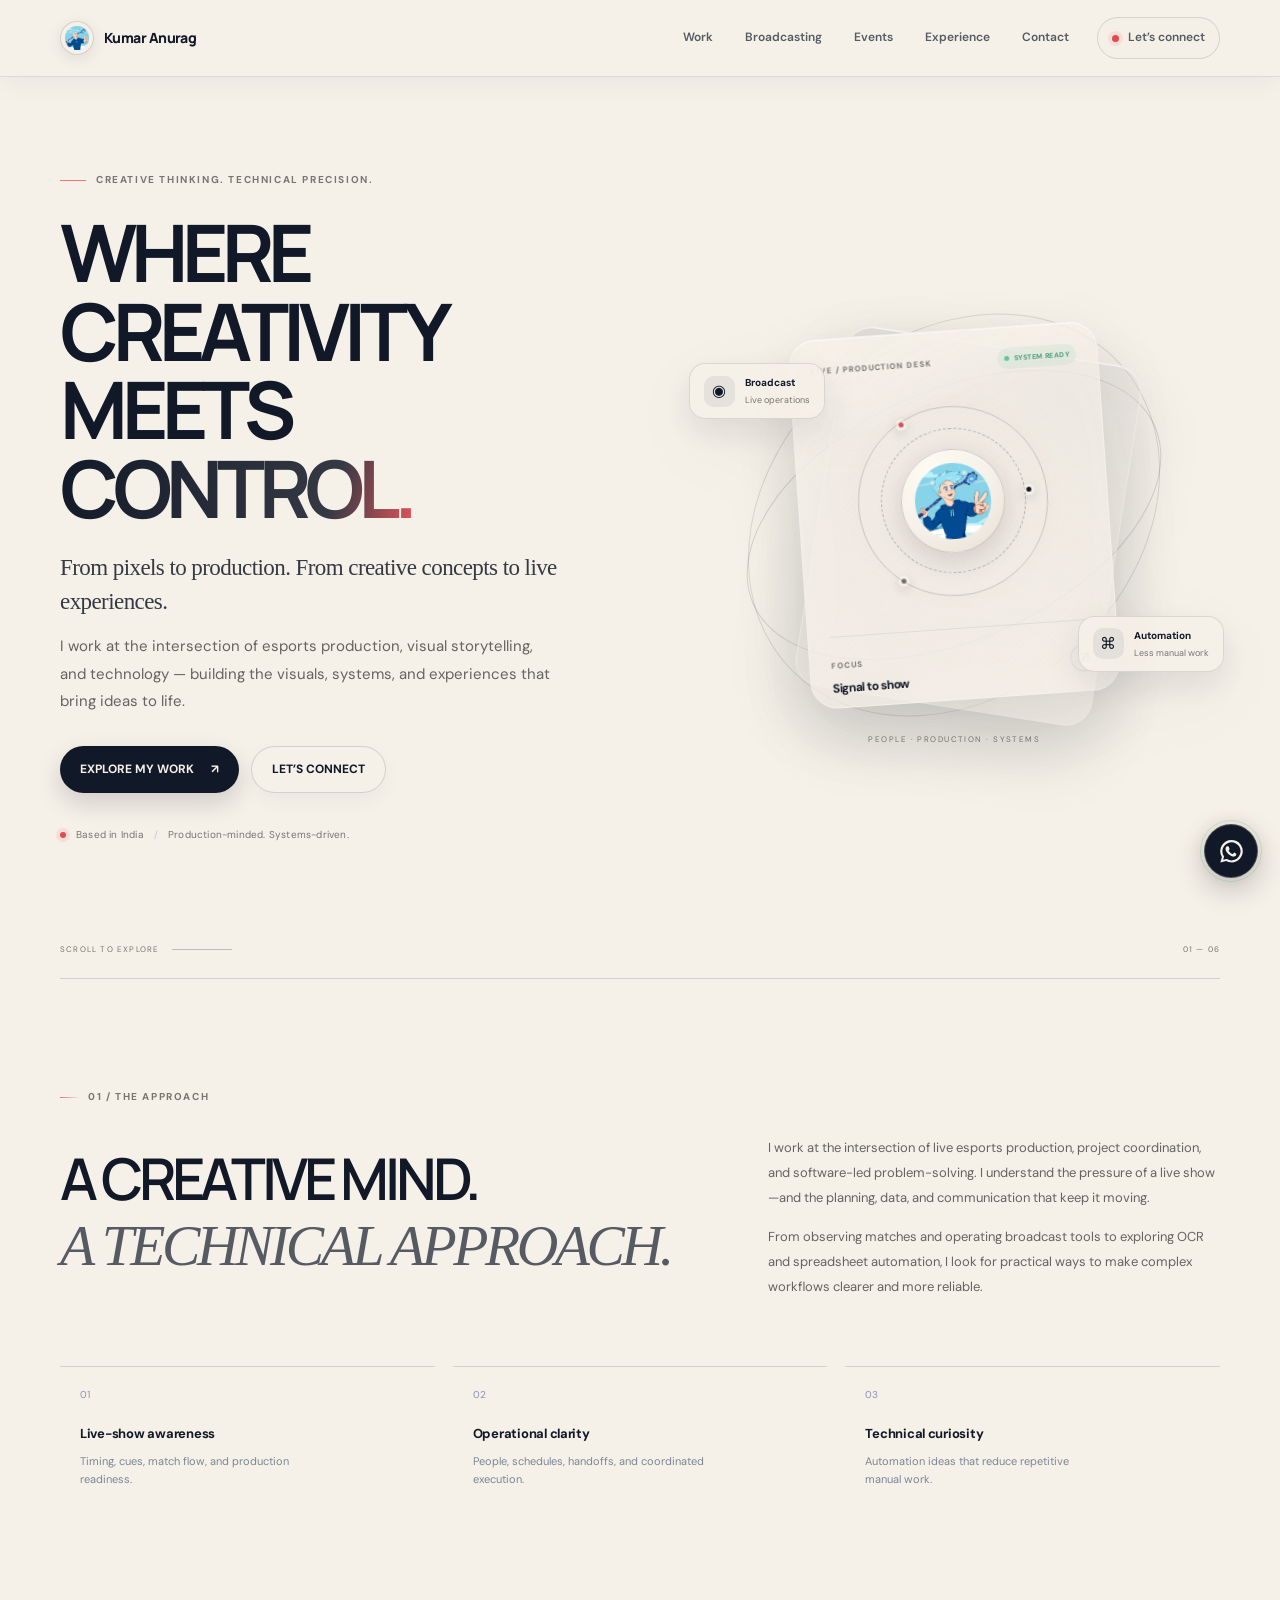
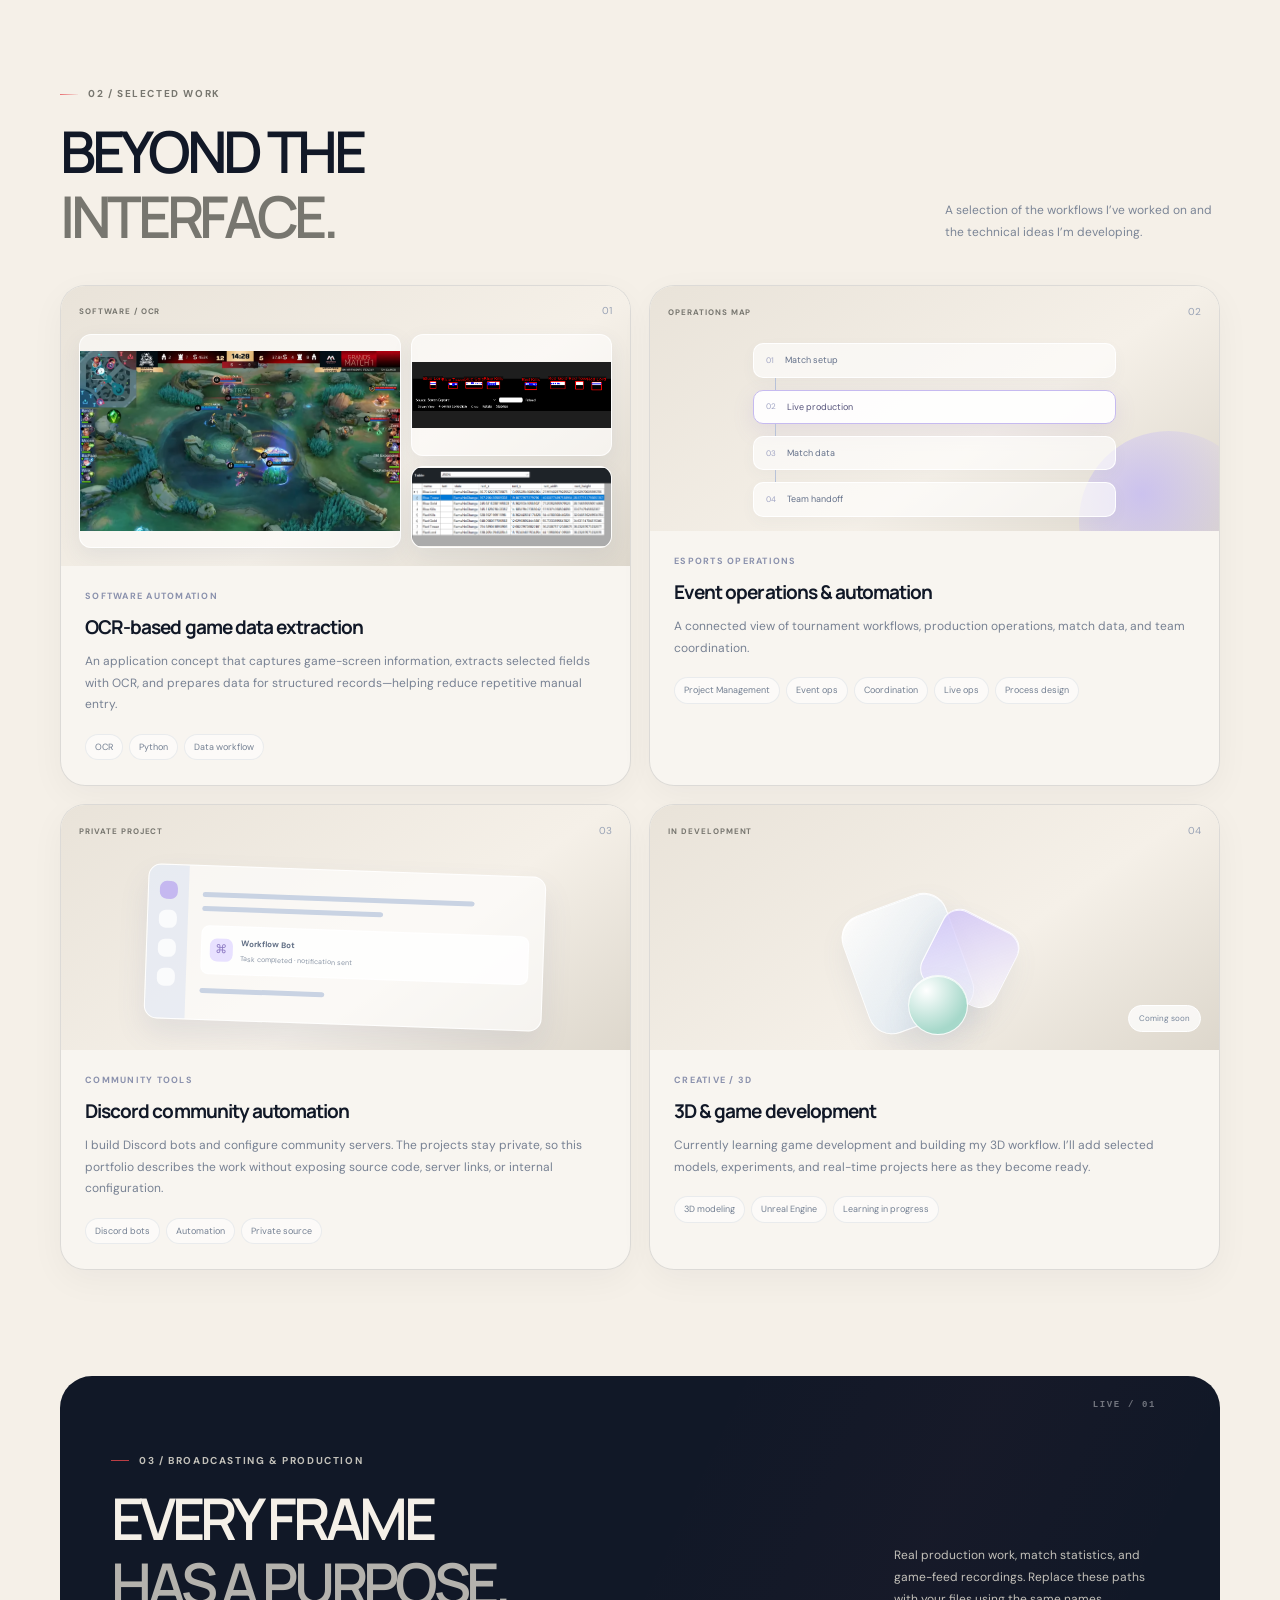
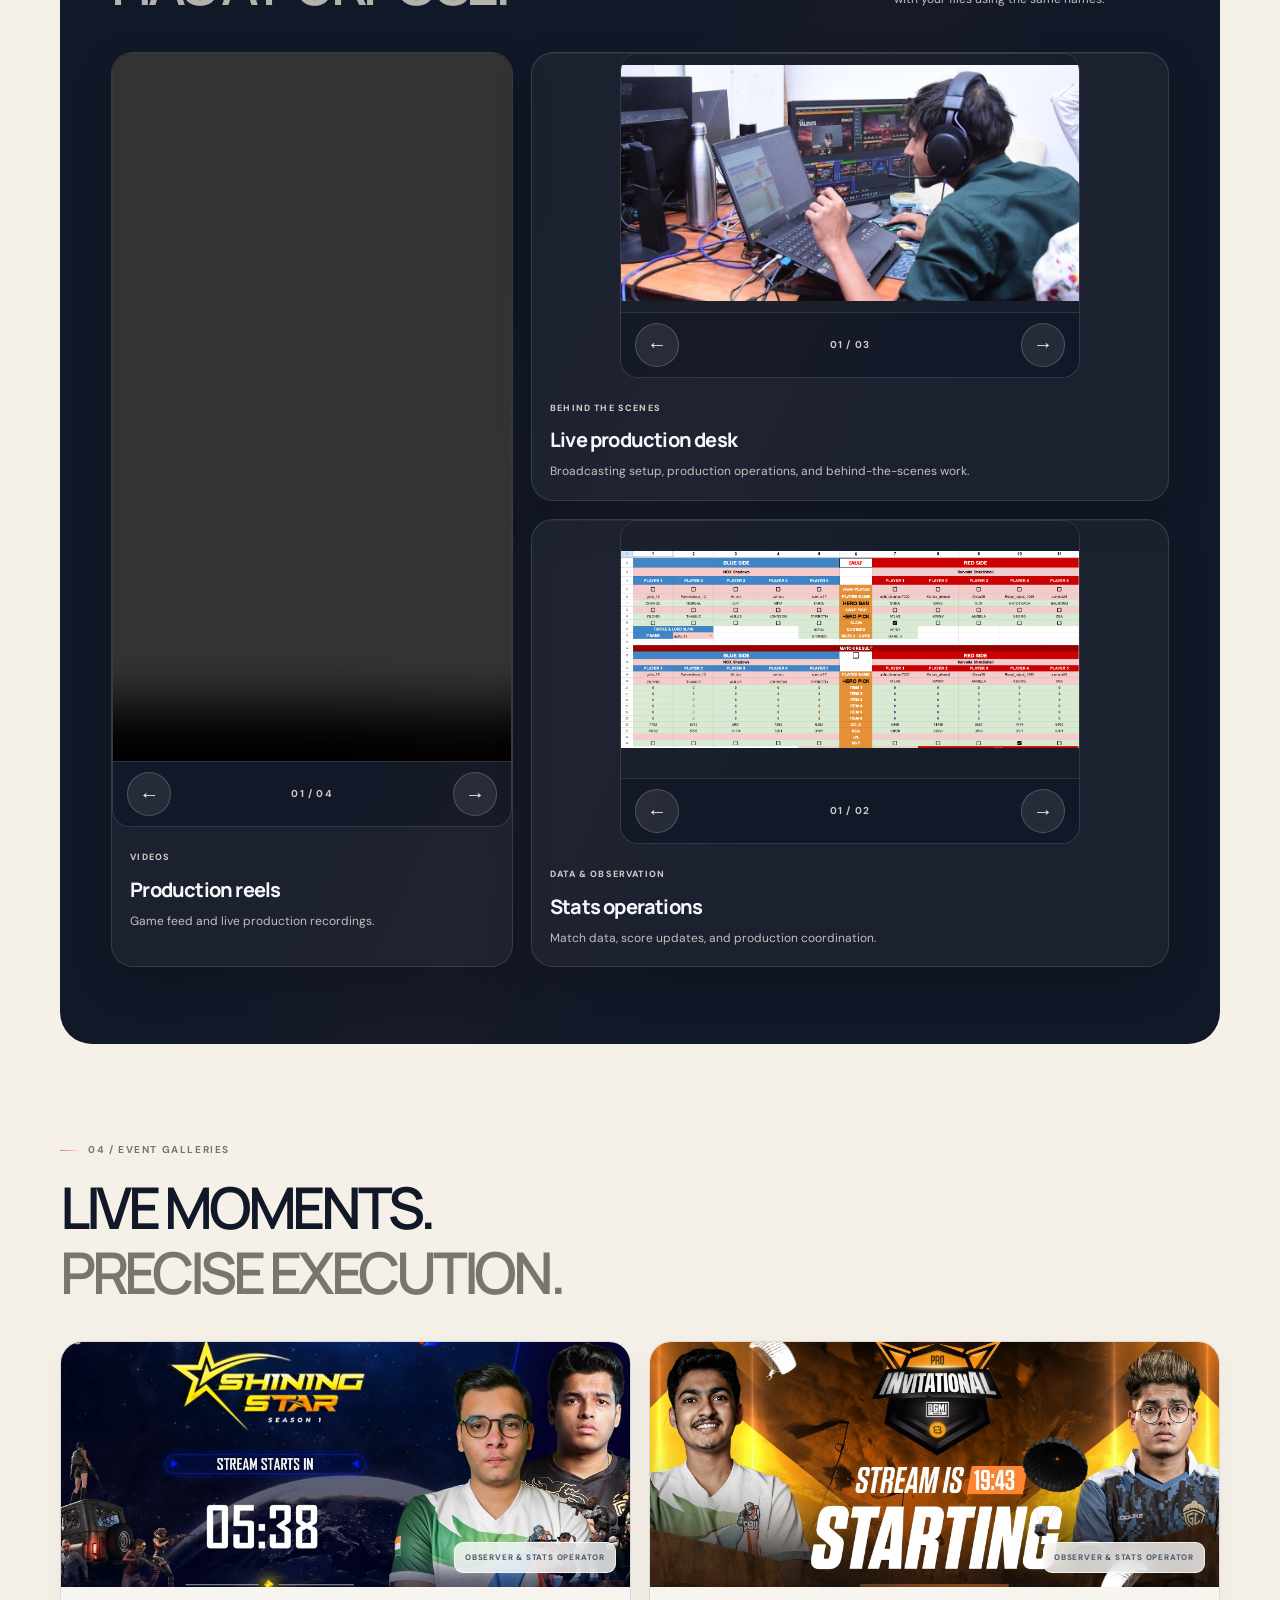
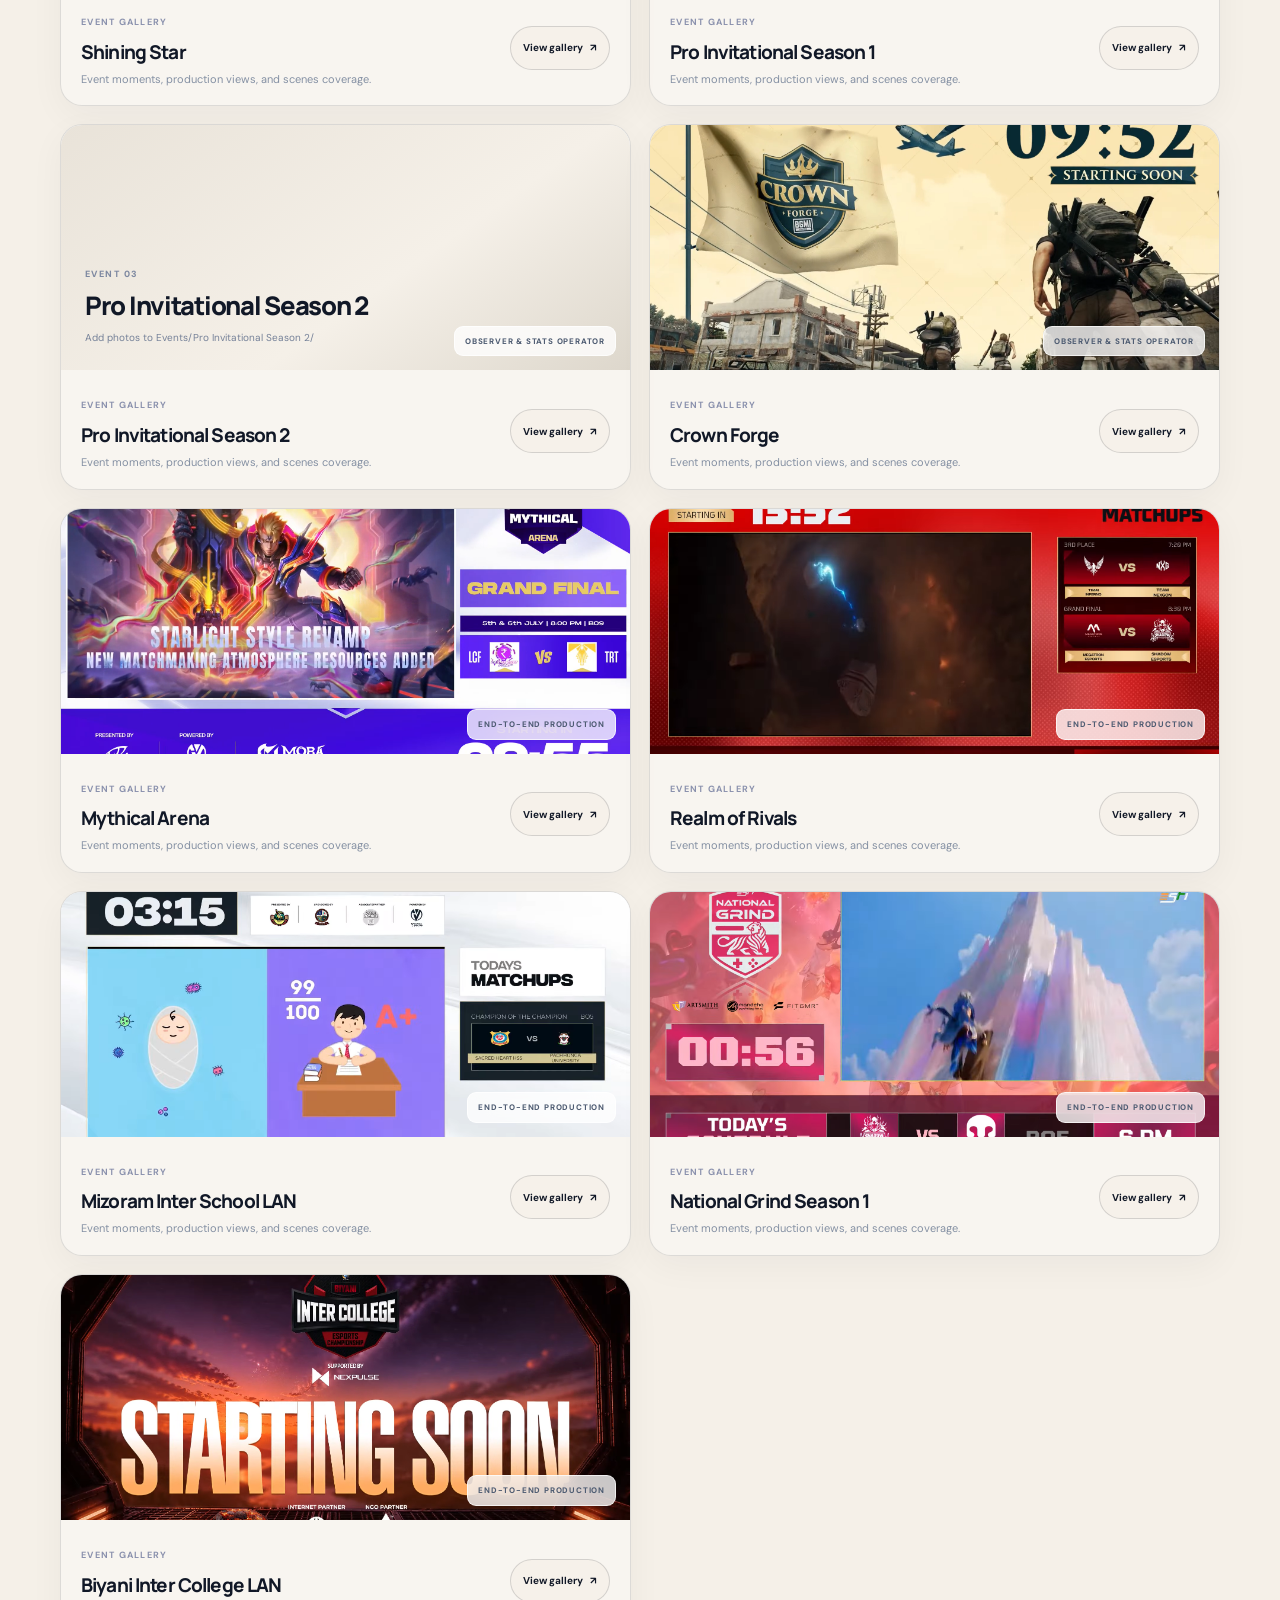
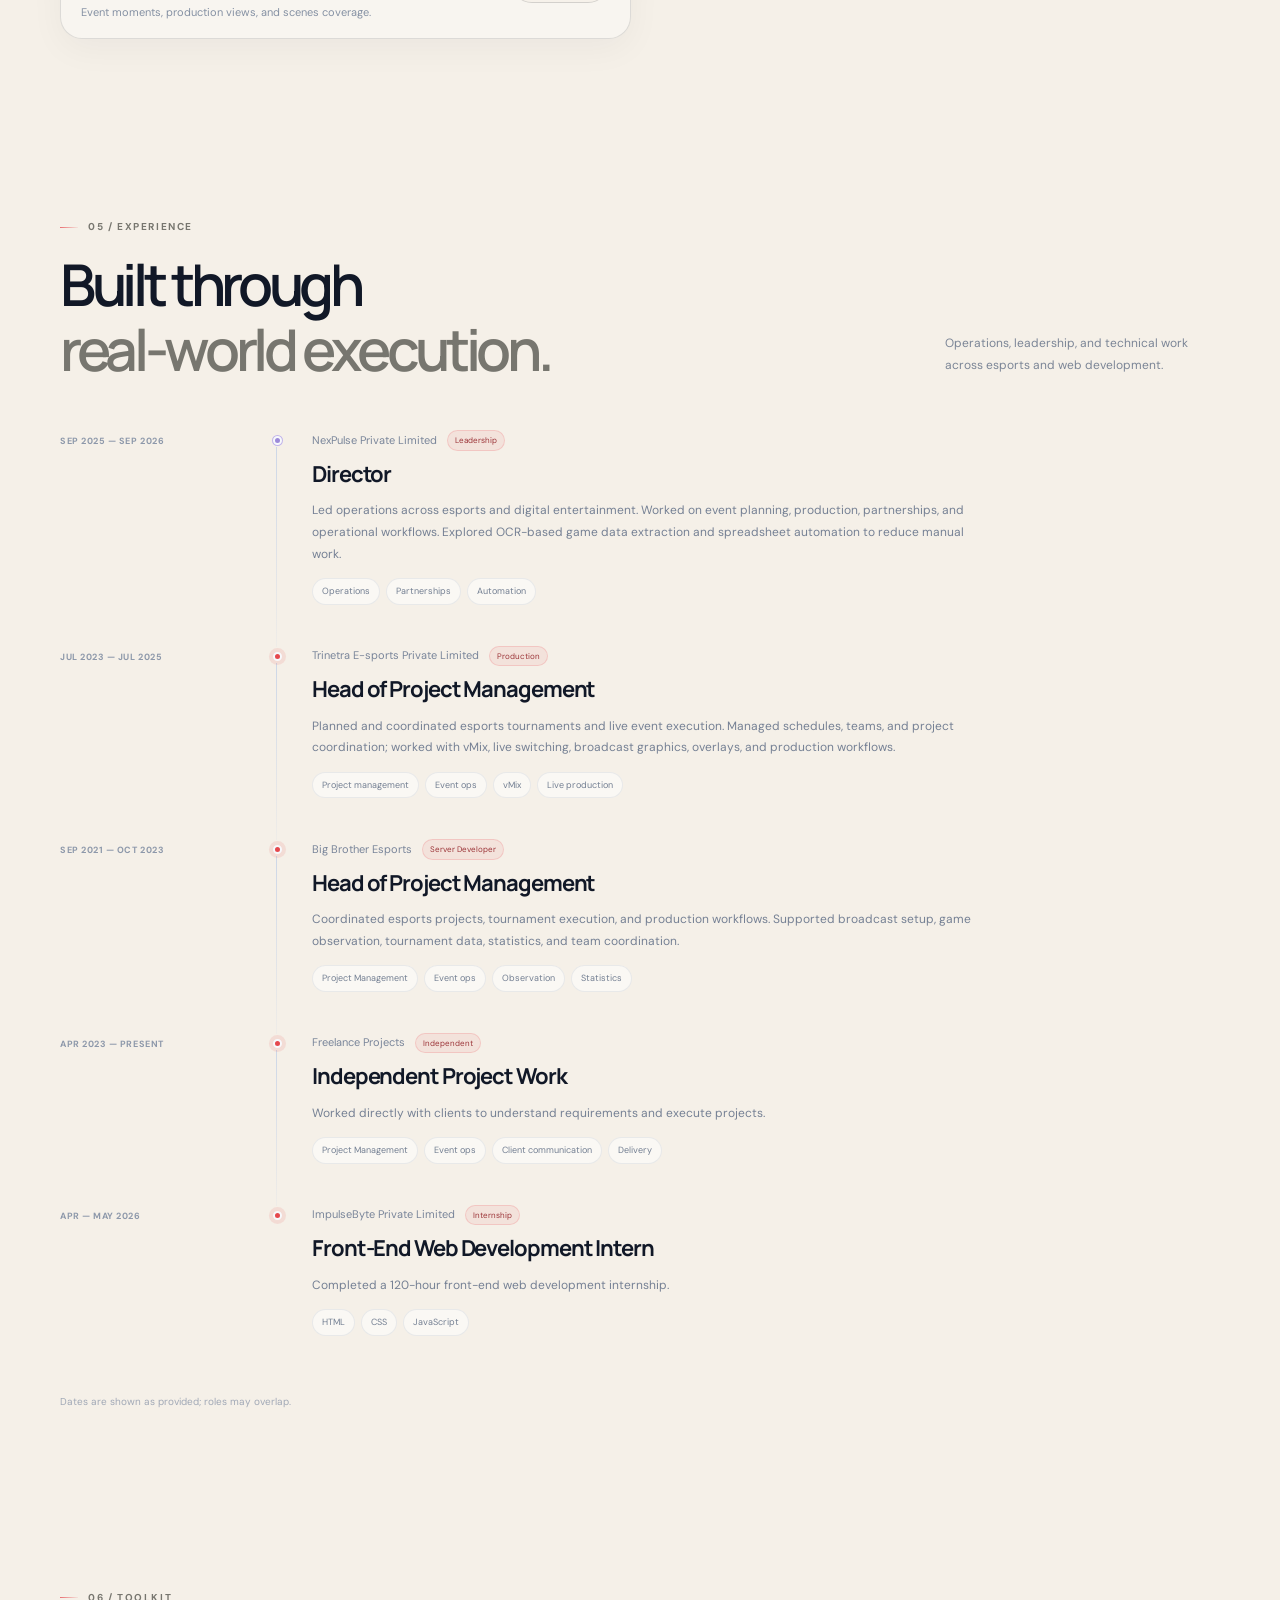
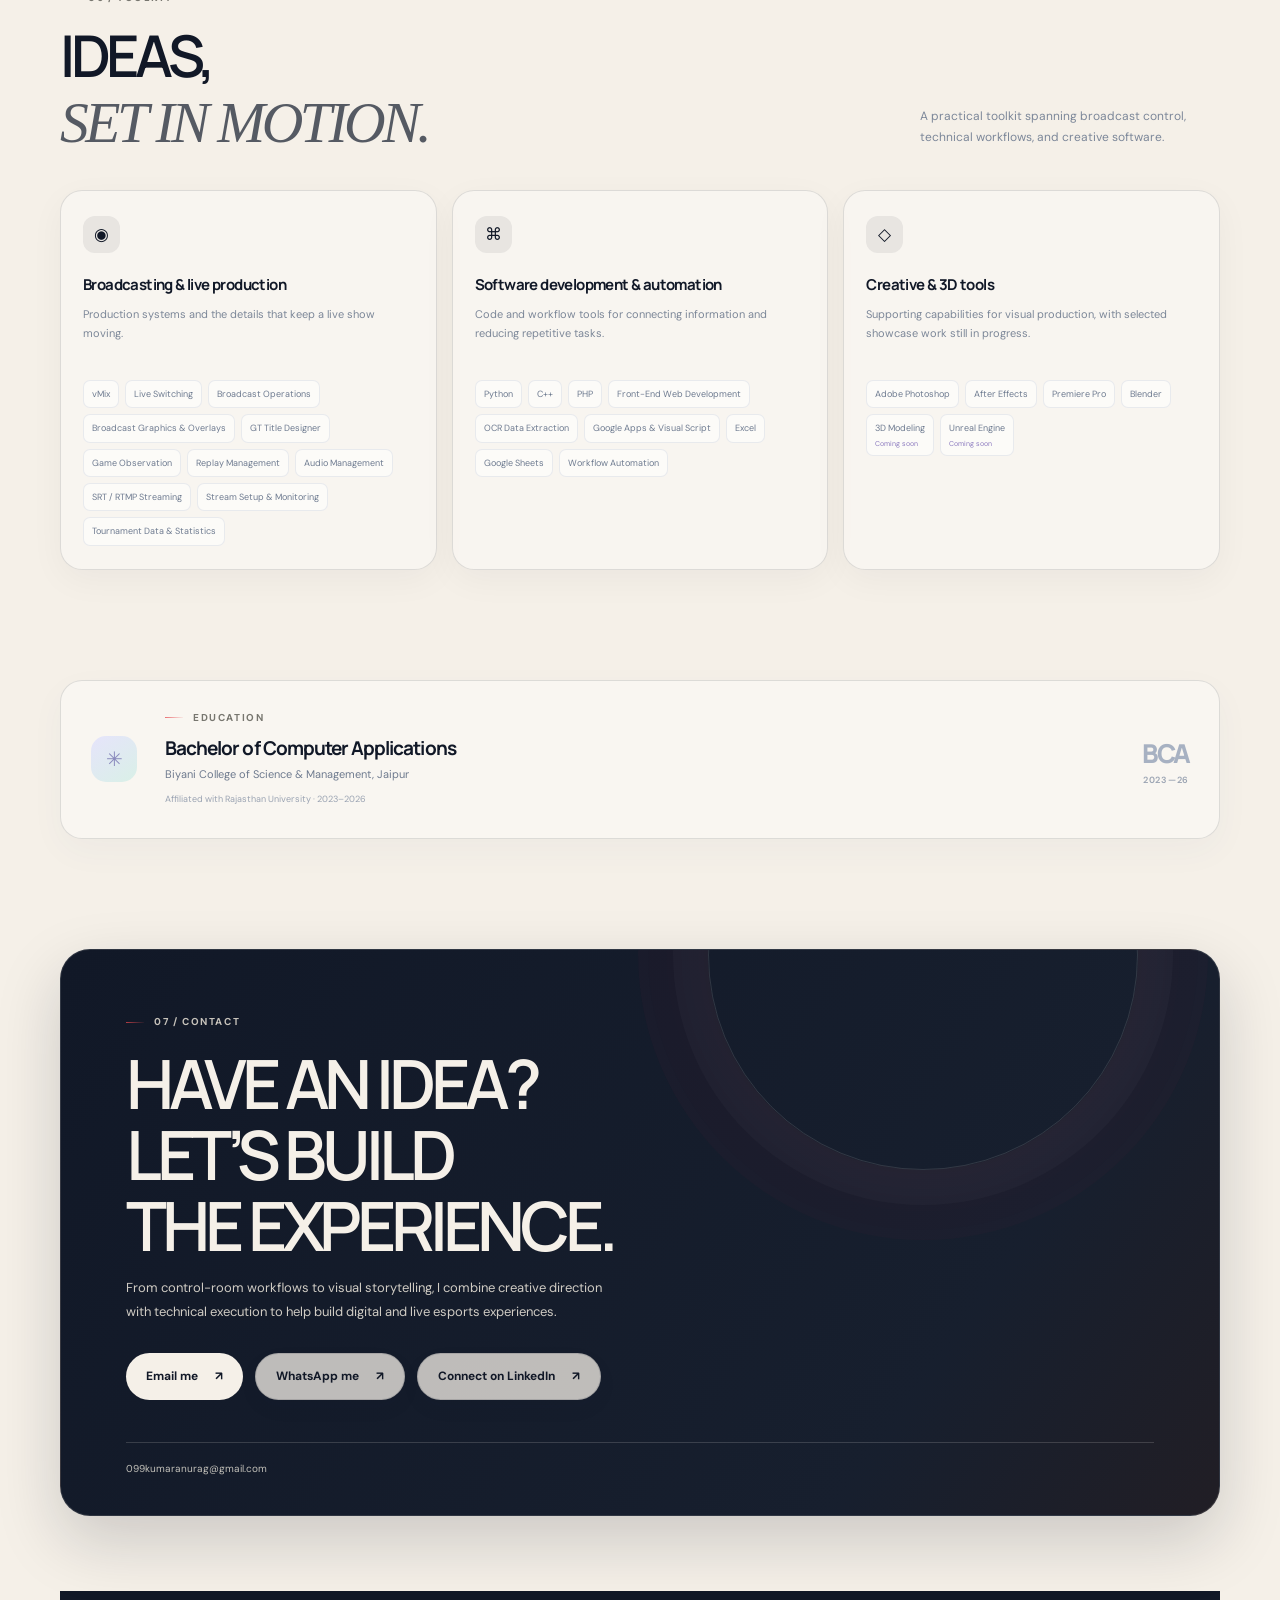
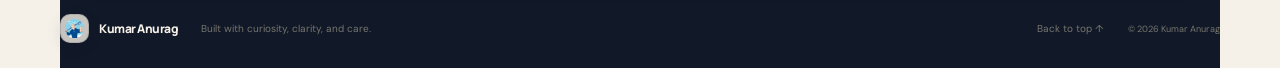
==== commit 14cd8f10: "Stats changes" ====
--- a/index.html
+++ b/index.html
@@ -108,7 +108,11 @@
 
         <!-- BOX 3: landscape stats image -->
         <article class="broadcast-feature reveal broadcast-stats-card">
-          <button class="media-open image-open" type="button" data-full="Broadcasting/stats-photo.png" aria-label="Open tournament statistics photo"><img src="Broadcasting/stats-photo.png" alt="Tournament stats and broadcast data workflow" loading="lazy" onerror="this.closest('.broadcast-stats-card').classList.add('media-missing');this.remove()"><div class="media-fallback"><span>STATS PHOTO</span><strong>Stats & match data</strong><small>Broadcasting/stats-photo.png</small></div></button>
+          <div class="production-carousel broadcast-production-carousel" data-broadcast-carousel>
+            <div class="production-slide is-active"><button class="media-open image-open" type="button" data-full="Broadcasting/stats-photo.png" aria-label="Open tournament statistics photo 1"><img src="Broadcasting/stats-photo1.png" alt="Tournament stats and broadcast data workflow, photo 1" loading="lazy" onerror="this.closest('.production-slide').classList.add('media-missing');this.querySelector('img').remove()"><div class="media-fallback"><span>STATS PHOTO 1</span><strong>Stats & match data</strong><small>Broadcasting/stats-photo1.png</small></div></button></div>
+            <div class="production-slide"><button class="media-open image-open" type="button" data-full="Broadcasting/stats-photo-02.png" aria-label="Open tournament statistics photo 2"><img src="Broadcasting/stats-photo2.png" alt="Tournament stats and broadcast data workflow, photo 2" loading="lazy" onerror="this.closest('.production-slide').classList.add('media-missing');this.querySelector('img').remove()"><div class="media-fallback"><span>STATS PHOTO 1</span><strong>Stats & match data</strong><small>Broadcasting/stats-photo1.png</small></div></button></div>
+            <div class="production-carousel-controls"><button type="button" class="production-prev" aria-label="Previous production photo">←</button><span class="production-counter" aria-live="polite">01 / 02</span><button type="button" class="production-next" aria-label="Next production photo">→</button></div>
+          </div>
           <div class="broadcast-caption"><span>DATA & OBSERVATION</span><h3>Stats operations</h3><p>Match data, score updates, and production coordination.</p></div>
         </article>
       </div>
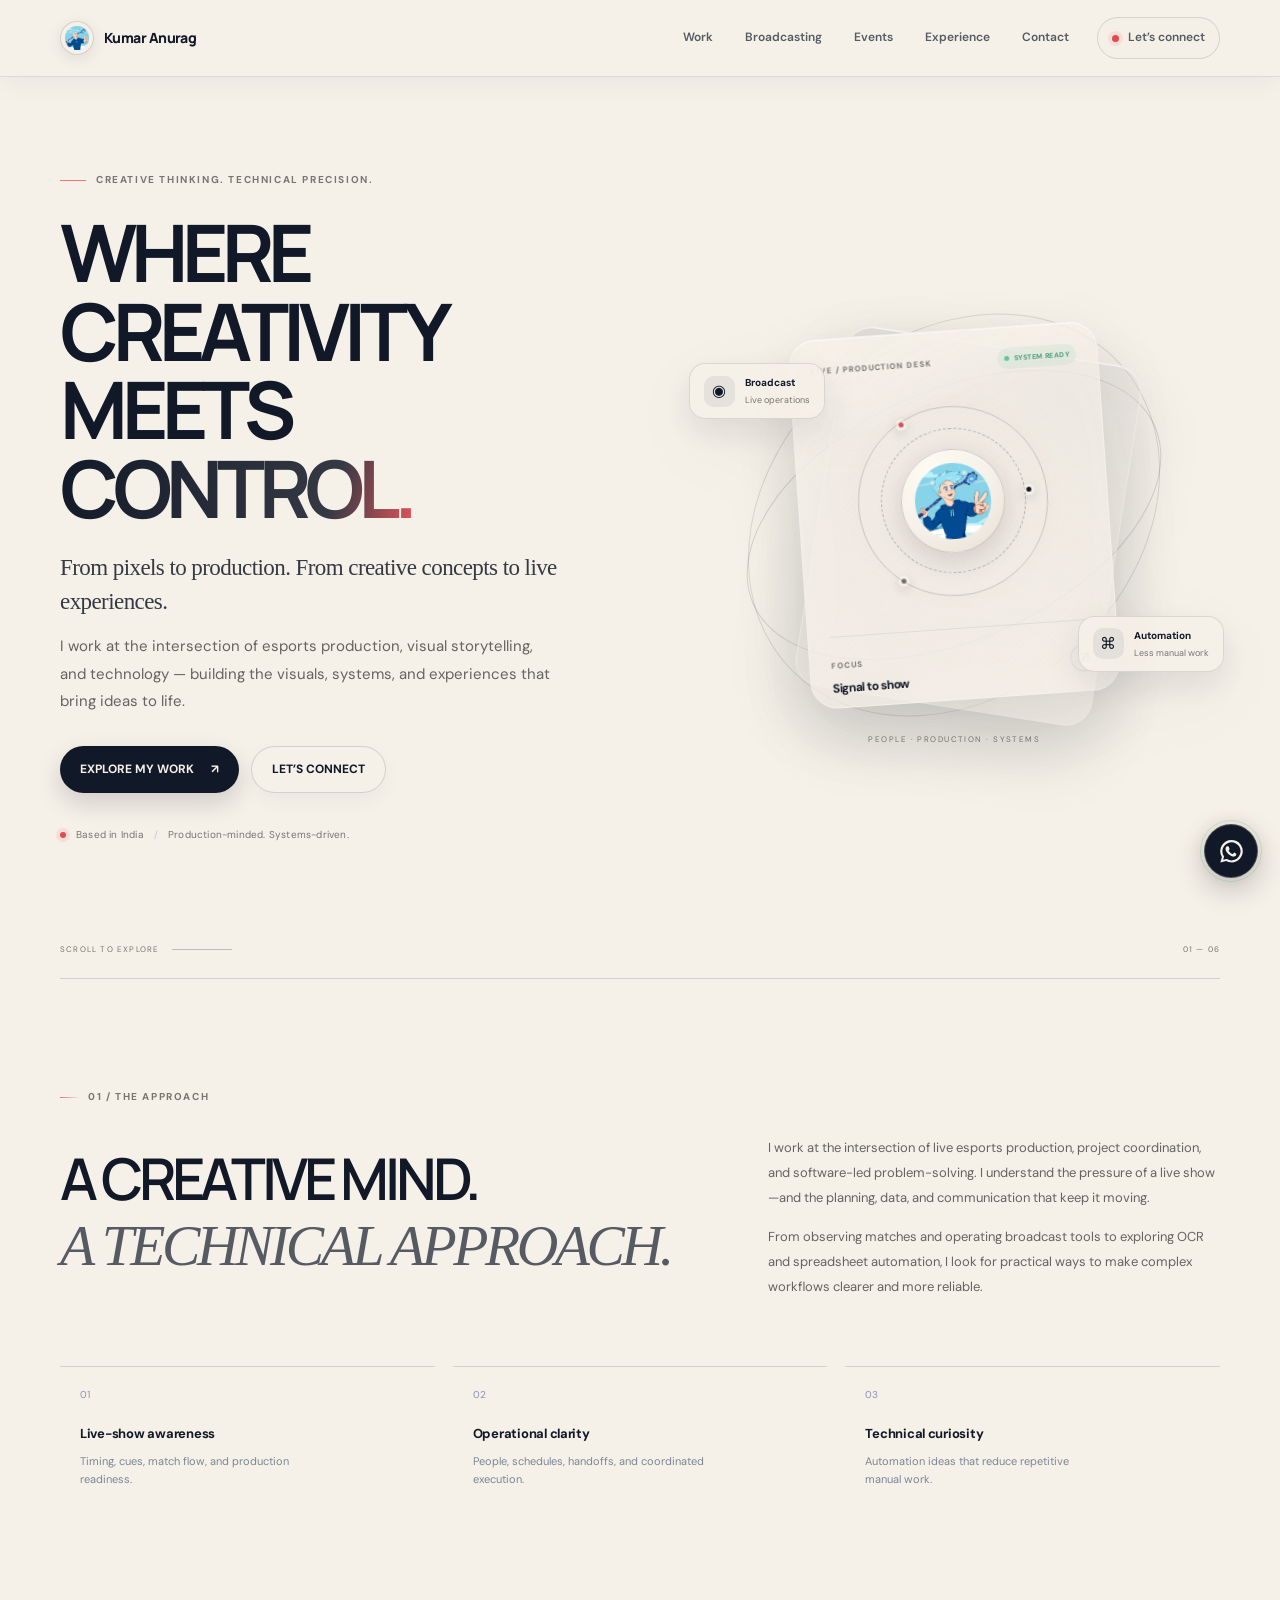
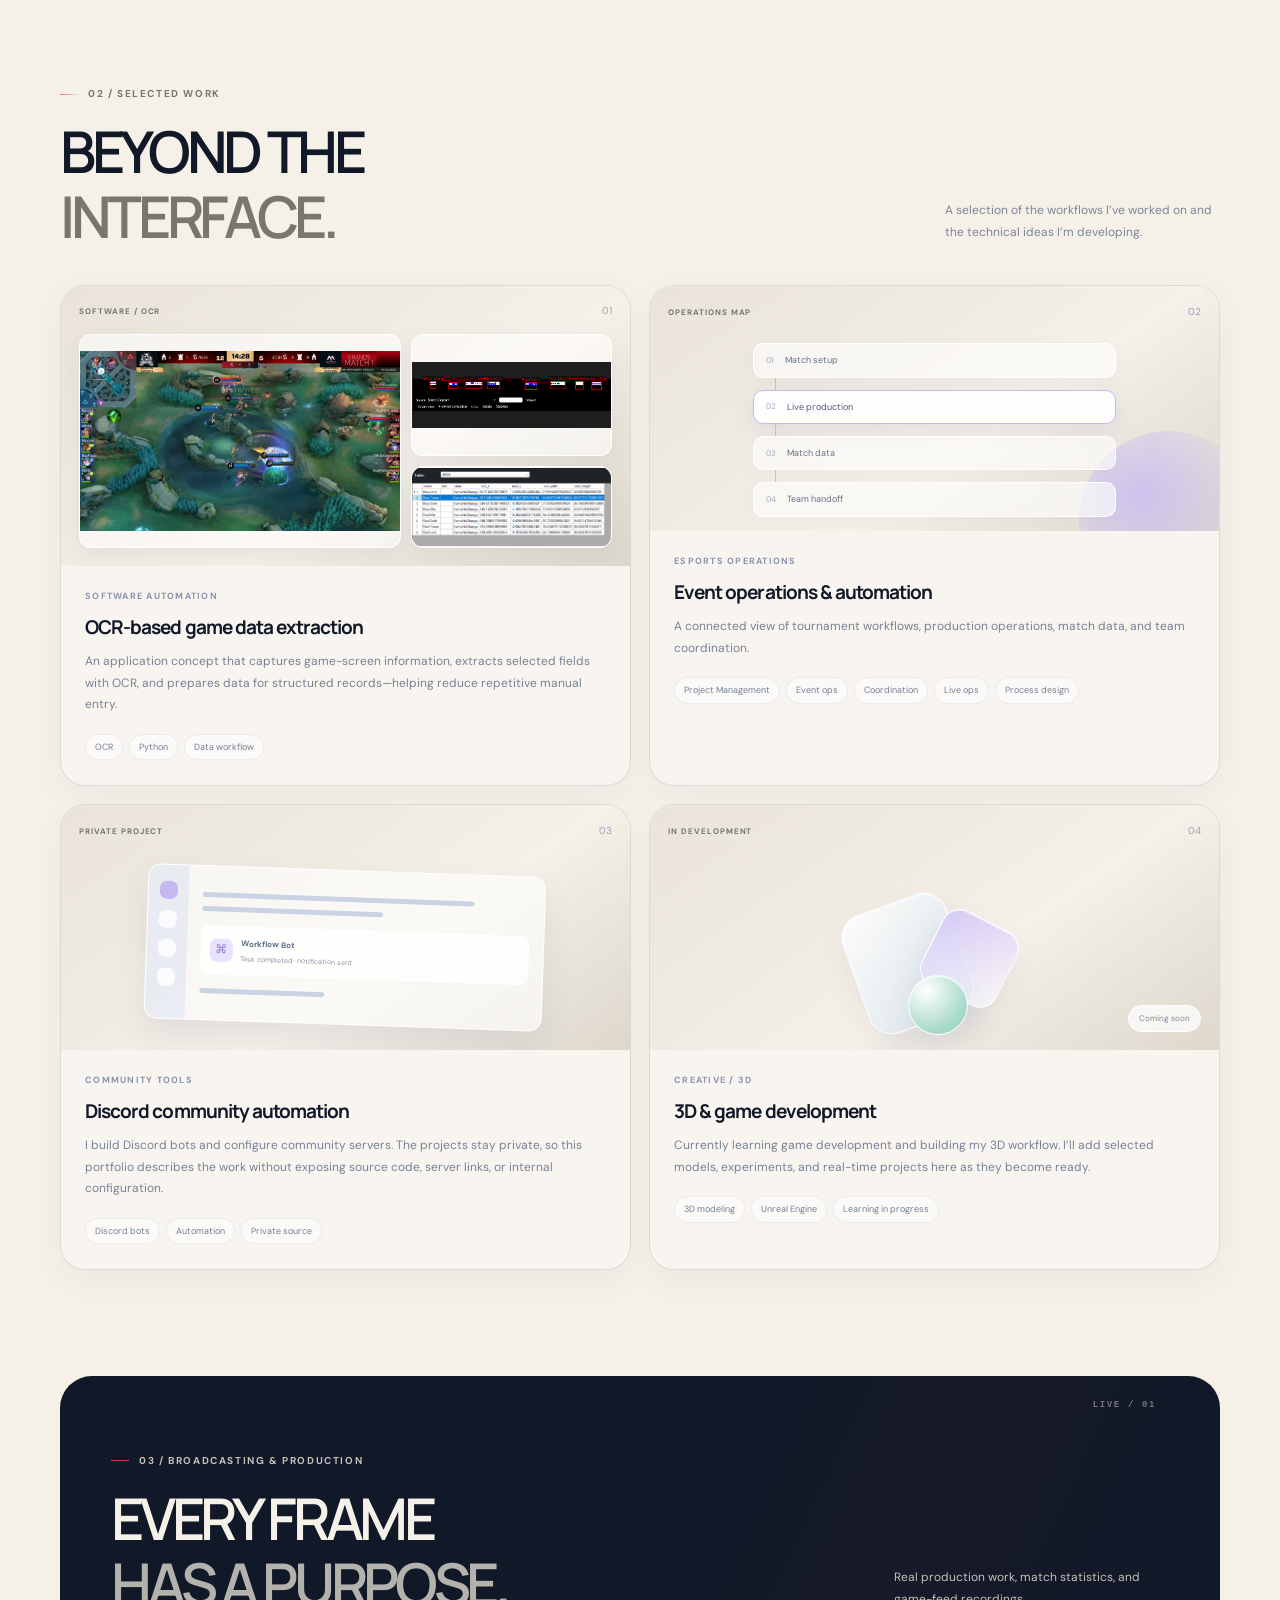
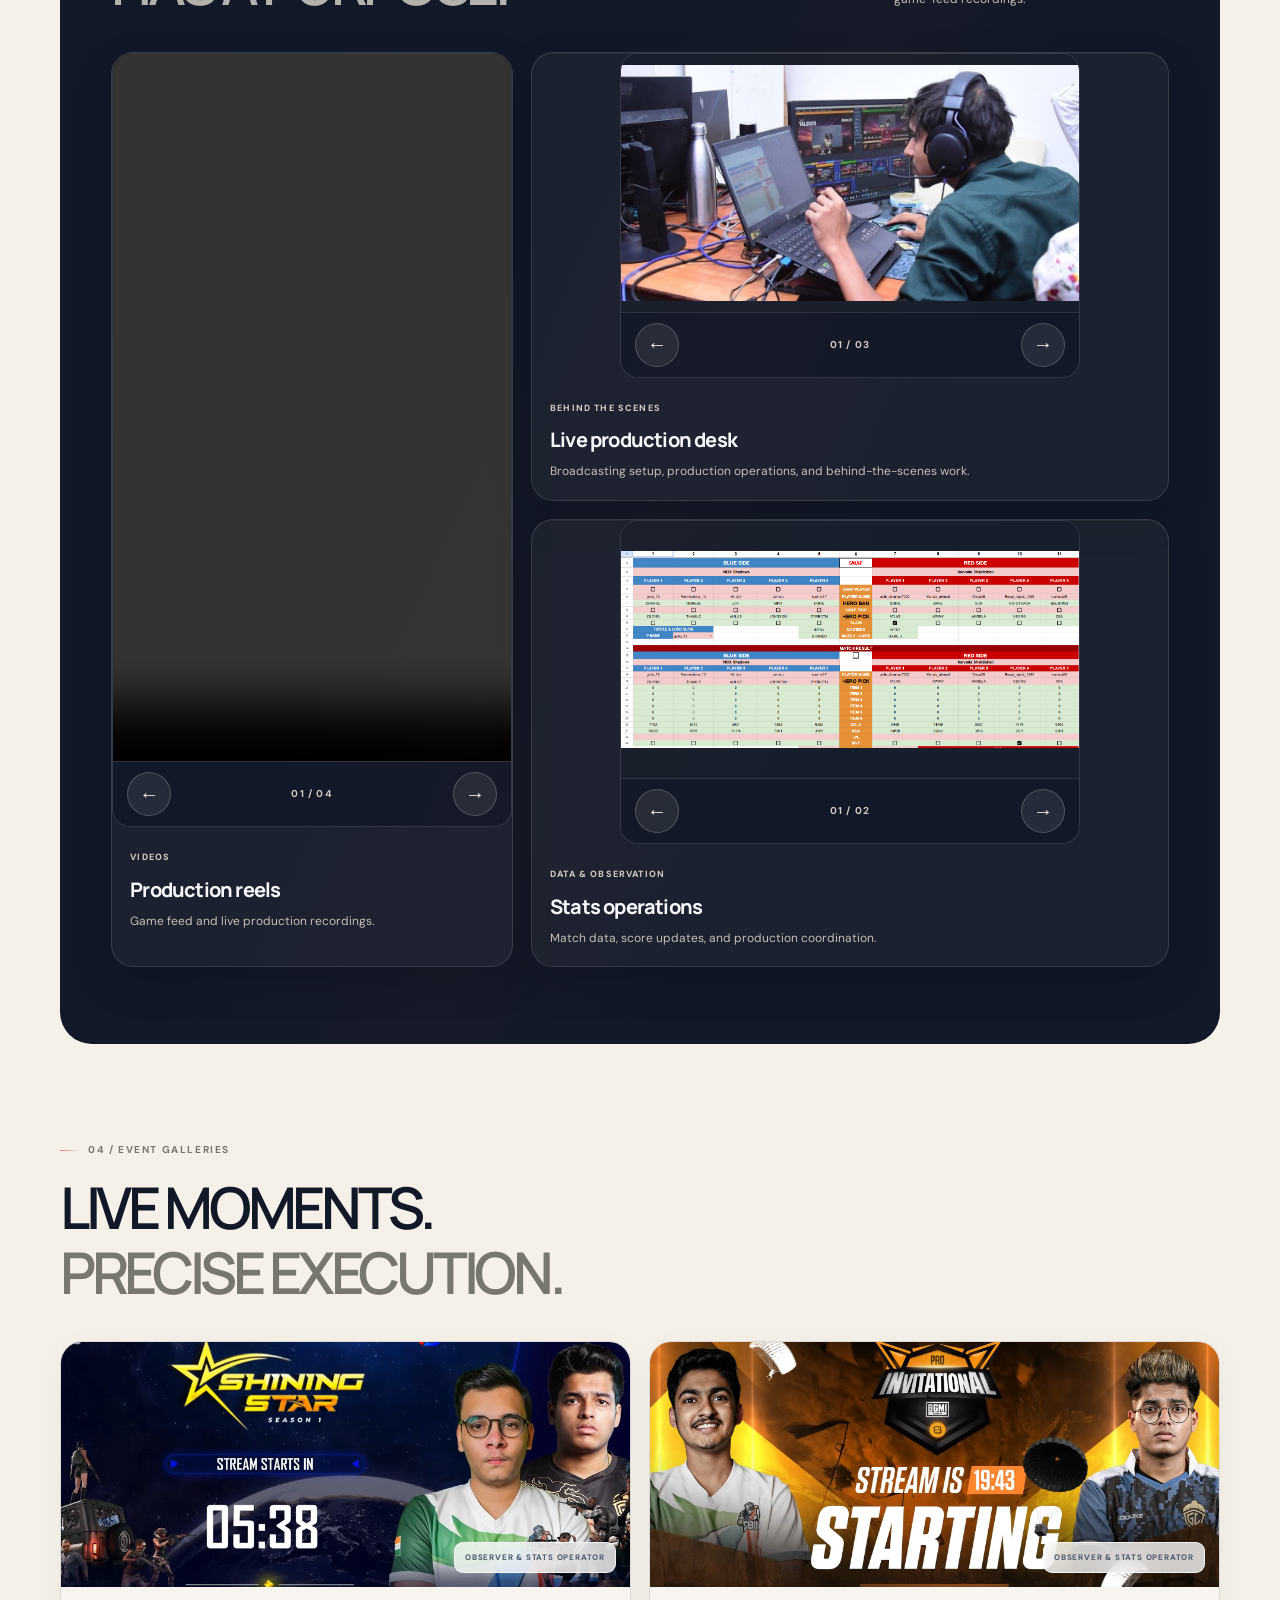
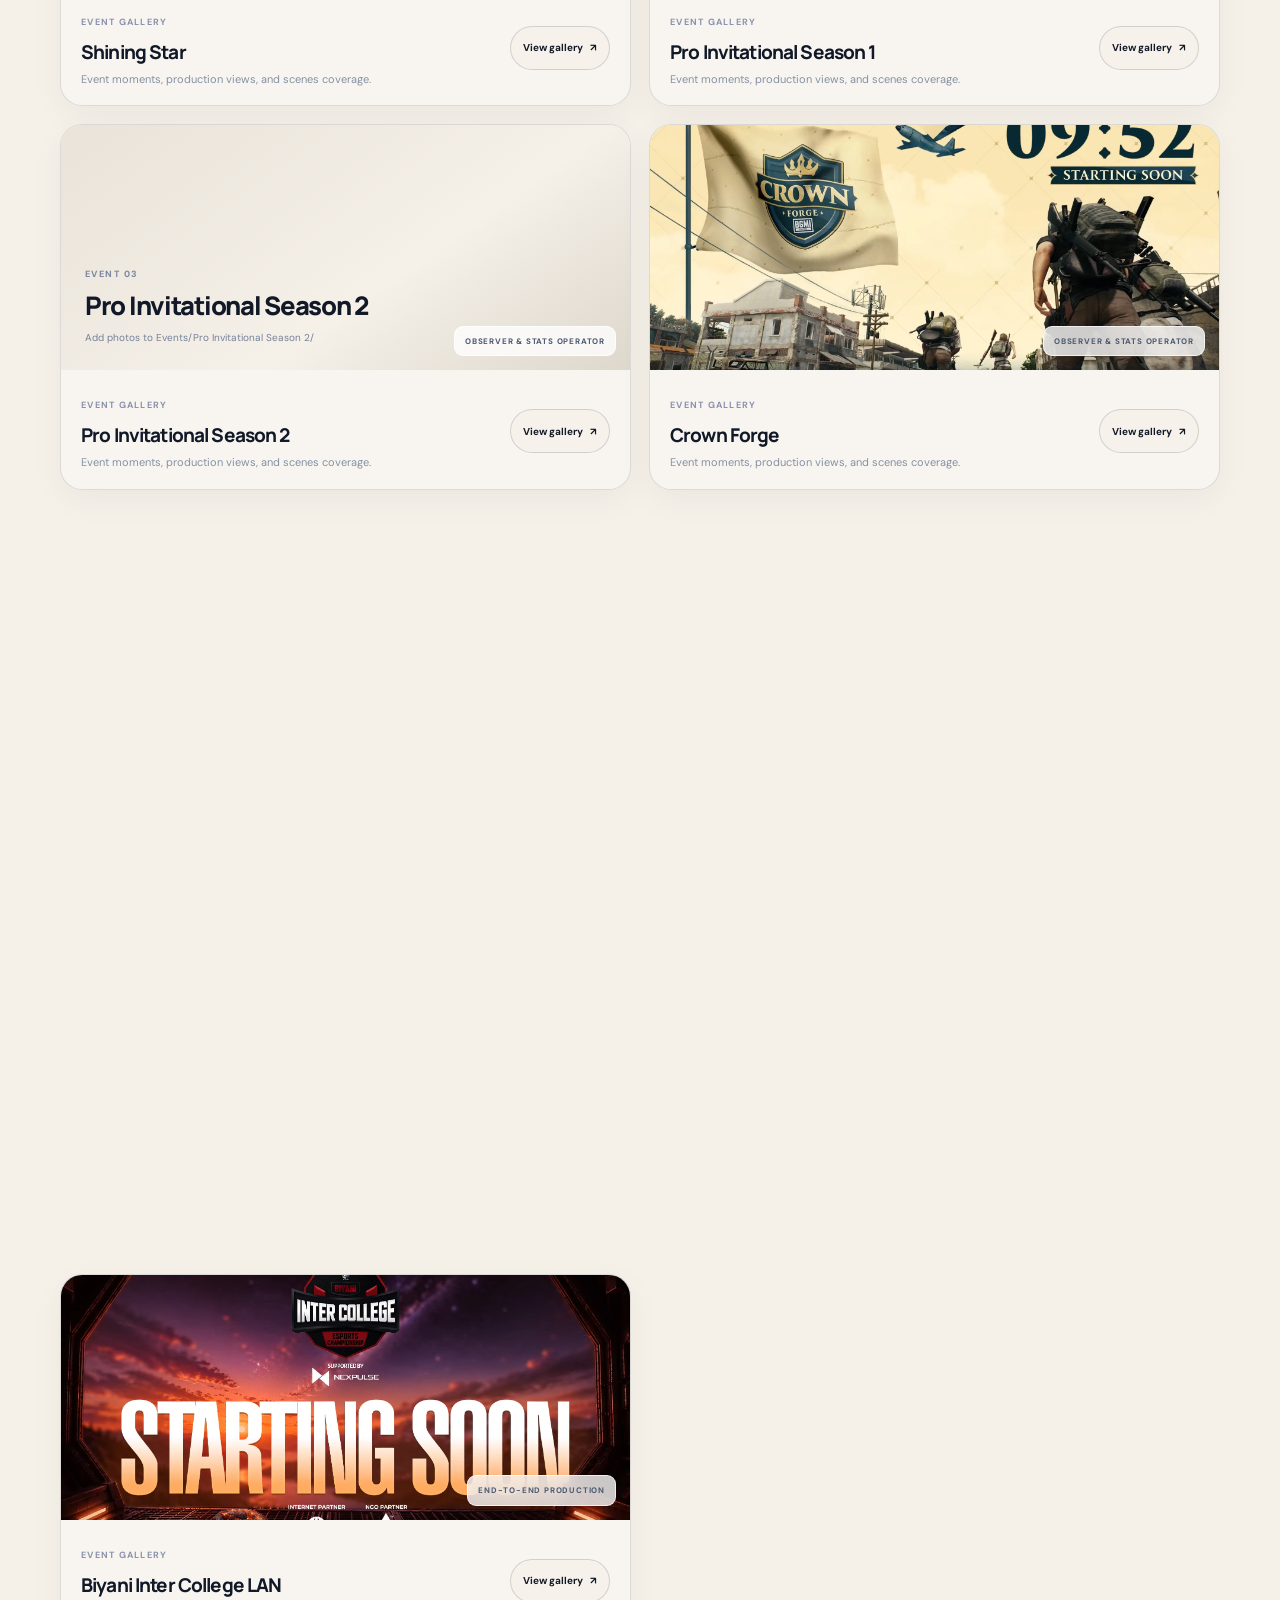
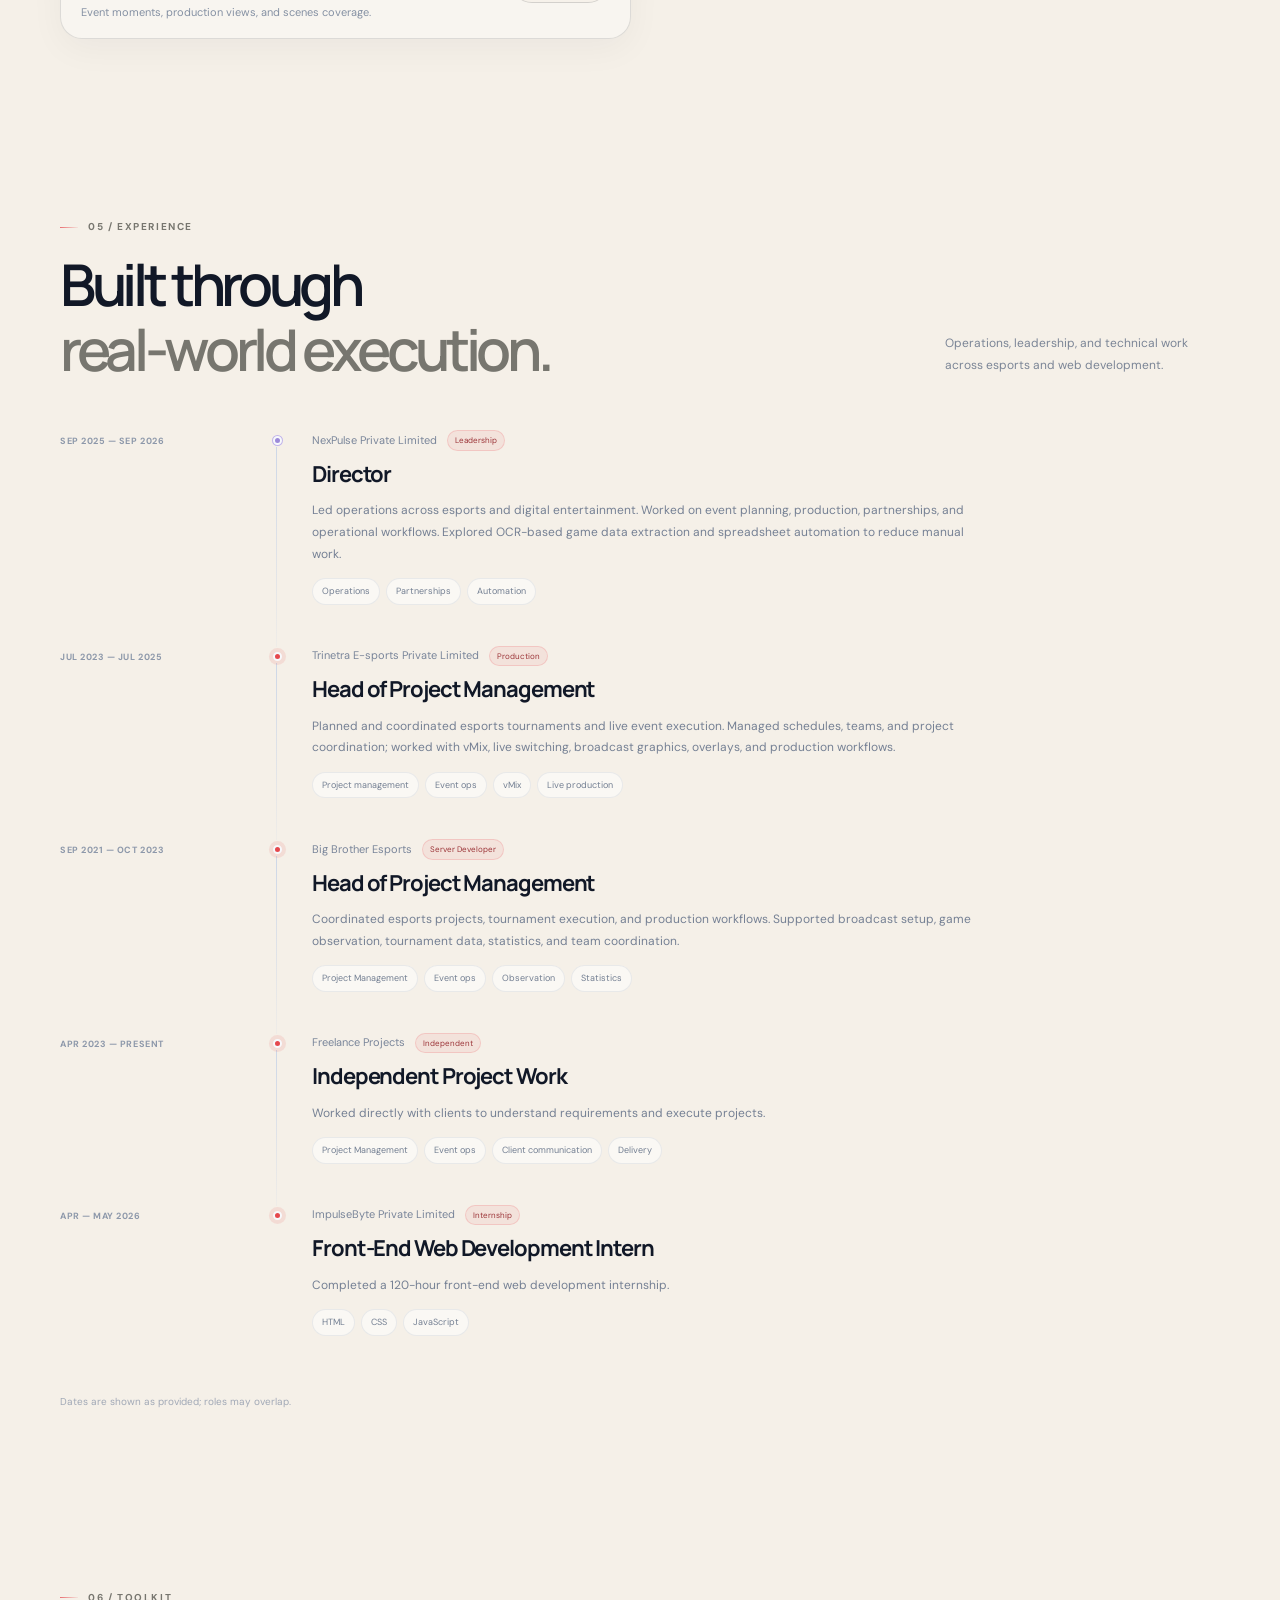
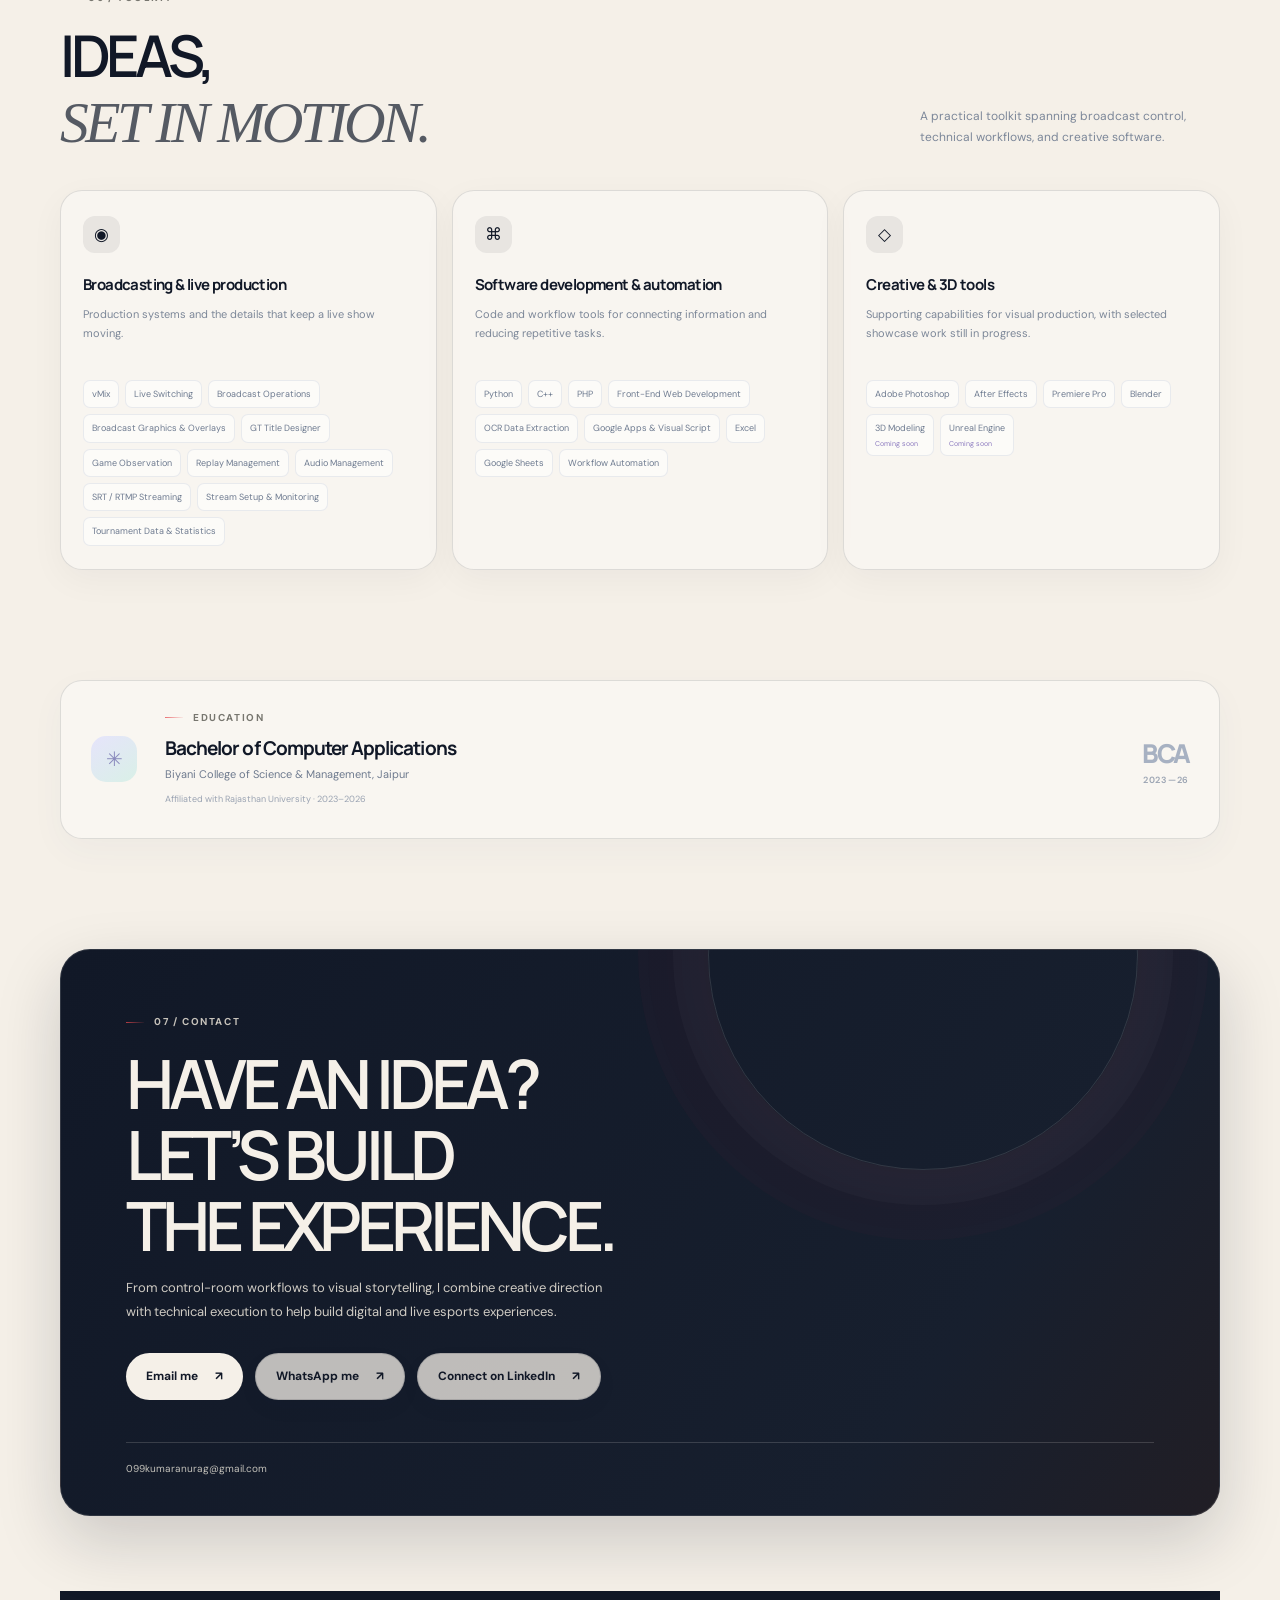
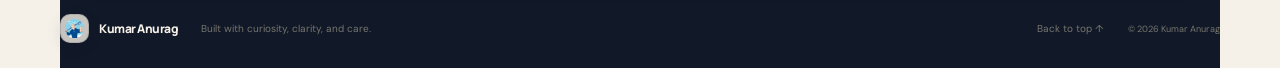
==== commit 7f377f3c: "Some changes in cmd" ====
--- a/index.html
+++ b/index.html
@@ -81,7 +81,7 @@
     </section>
 
     <section class="section broadcast-section shell" id="broadcasting">
-      <div class="section-heading reveal"><div><div class="section-kicker">03 / BROADCASTING & PRODUCTION</div><h2>EVERY FRAME<br><span class="muted-heading">HAS A PURPOSE.</span></h2></div><p class="heading-aside">Real production work, match statistics, and game-feed recordings. Replace these paths with your files using the same names.</p></div>
+      <div class="section-heading reveal"><div><div class="section-kicker">03 / BROADCASTING & PRODUCTION</div><h2>EVERY FRAME<br><span class="muted-heading">HAS A PURPOSE.</span></h2></div><p class="heading-aside">Real production work, match statistics, and game-feed recordings.</p></div>
       <div class="broadcast-feature-grid broadcast-media-layout">
         <!-- BOX 1: portrait reel/video carousel -->
         <article class="broadcast-feature reveal production-carousel-card broadcast-reels-card">
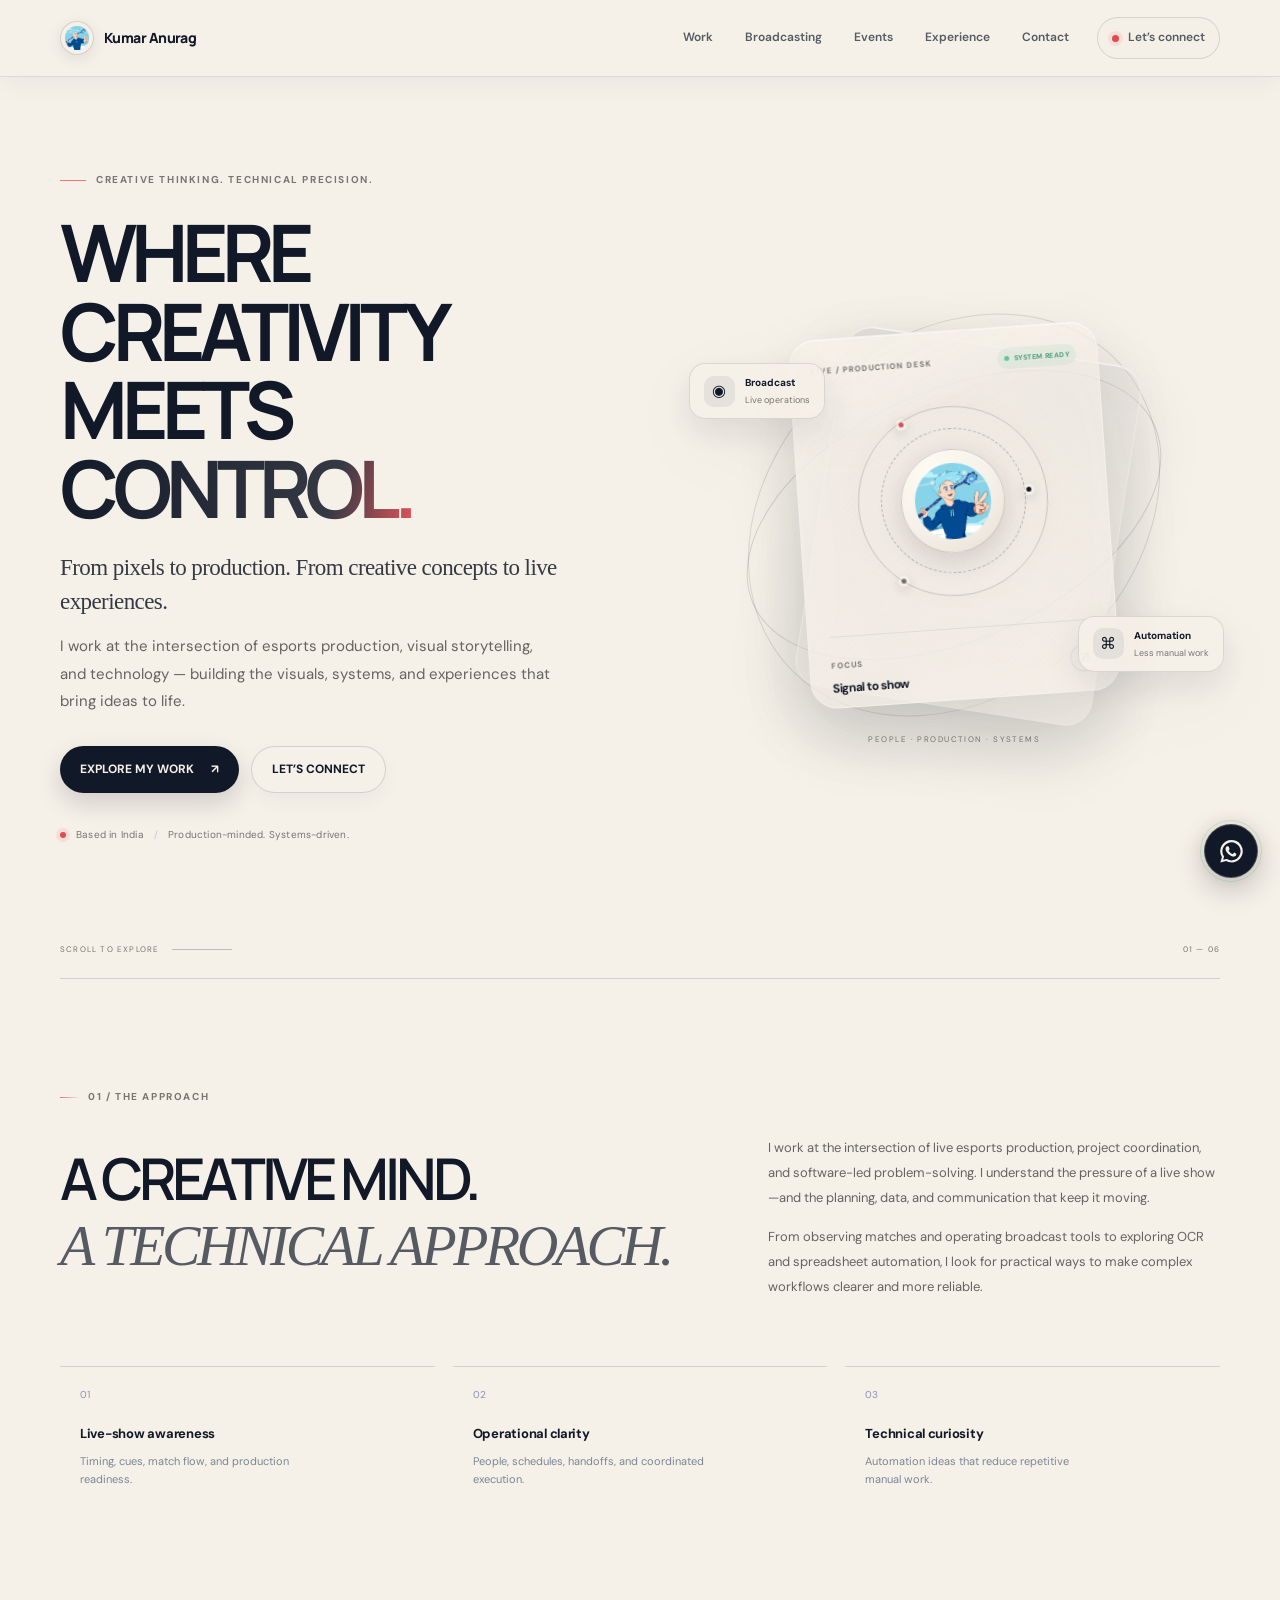
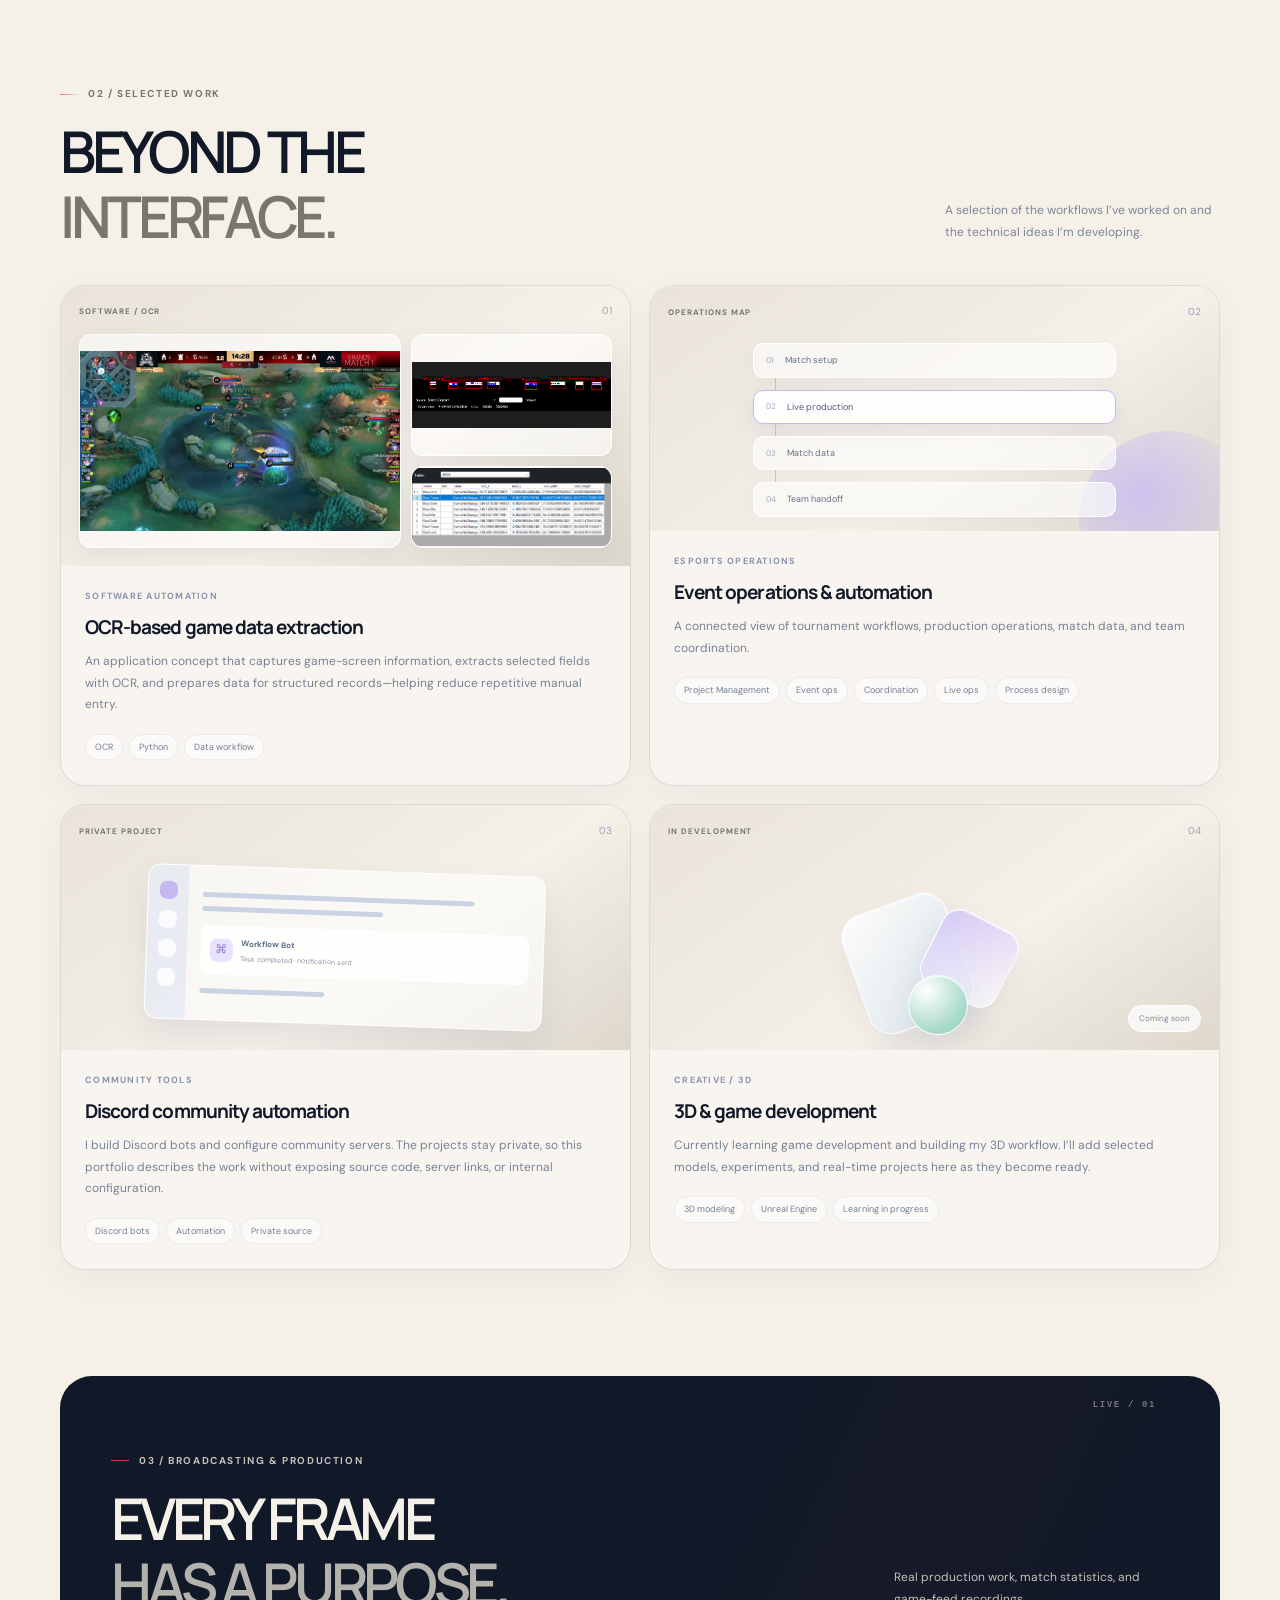
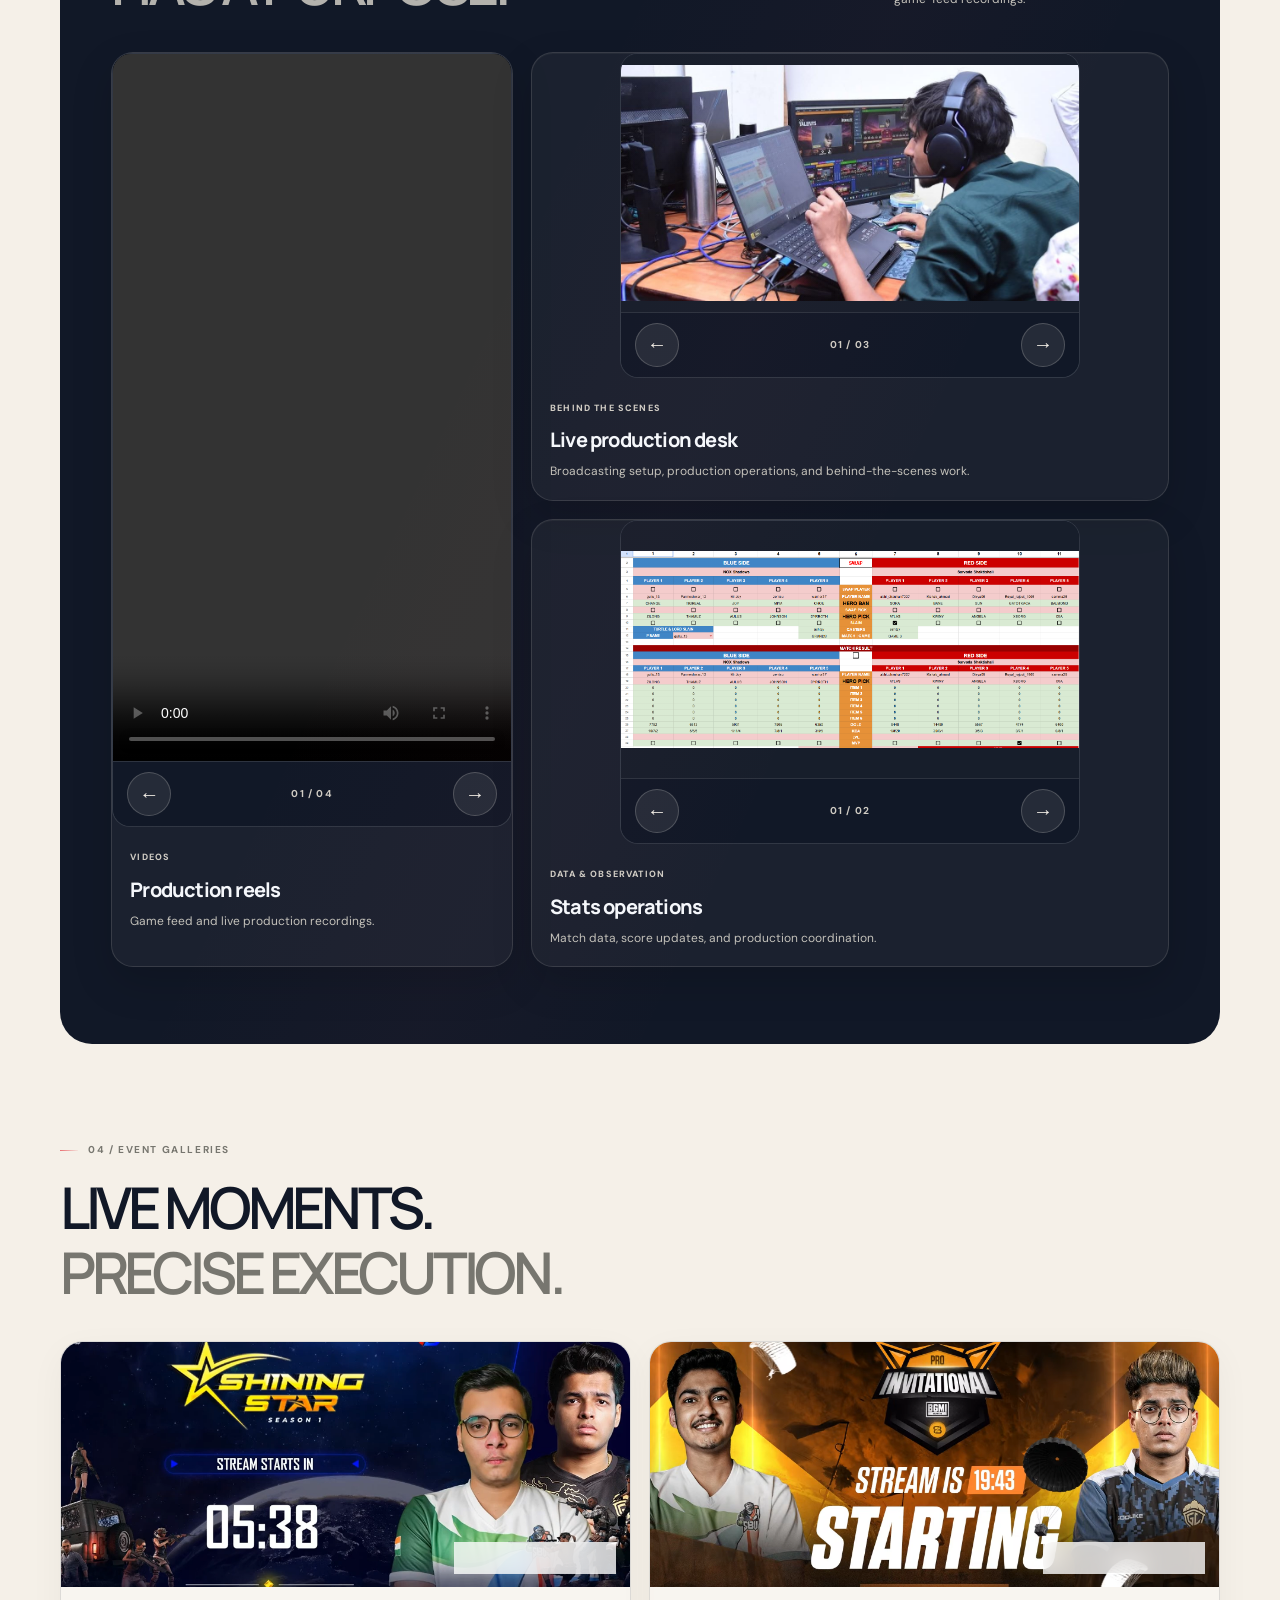
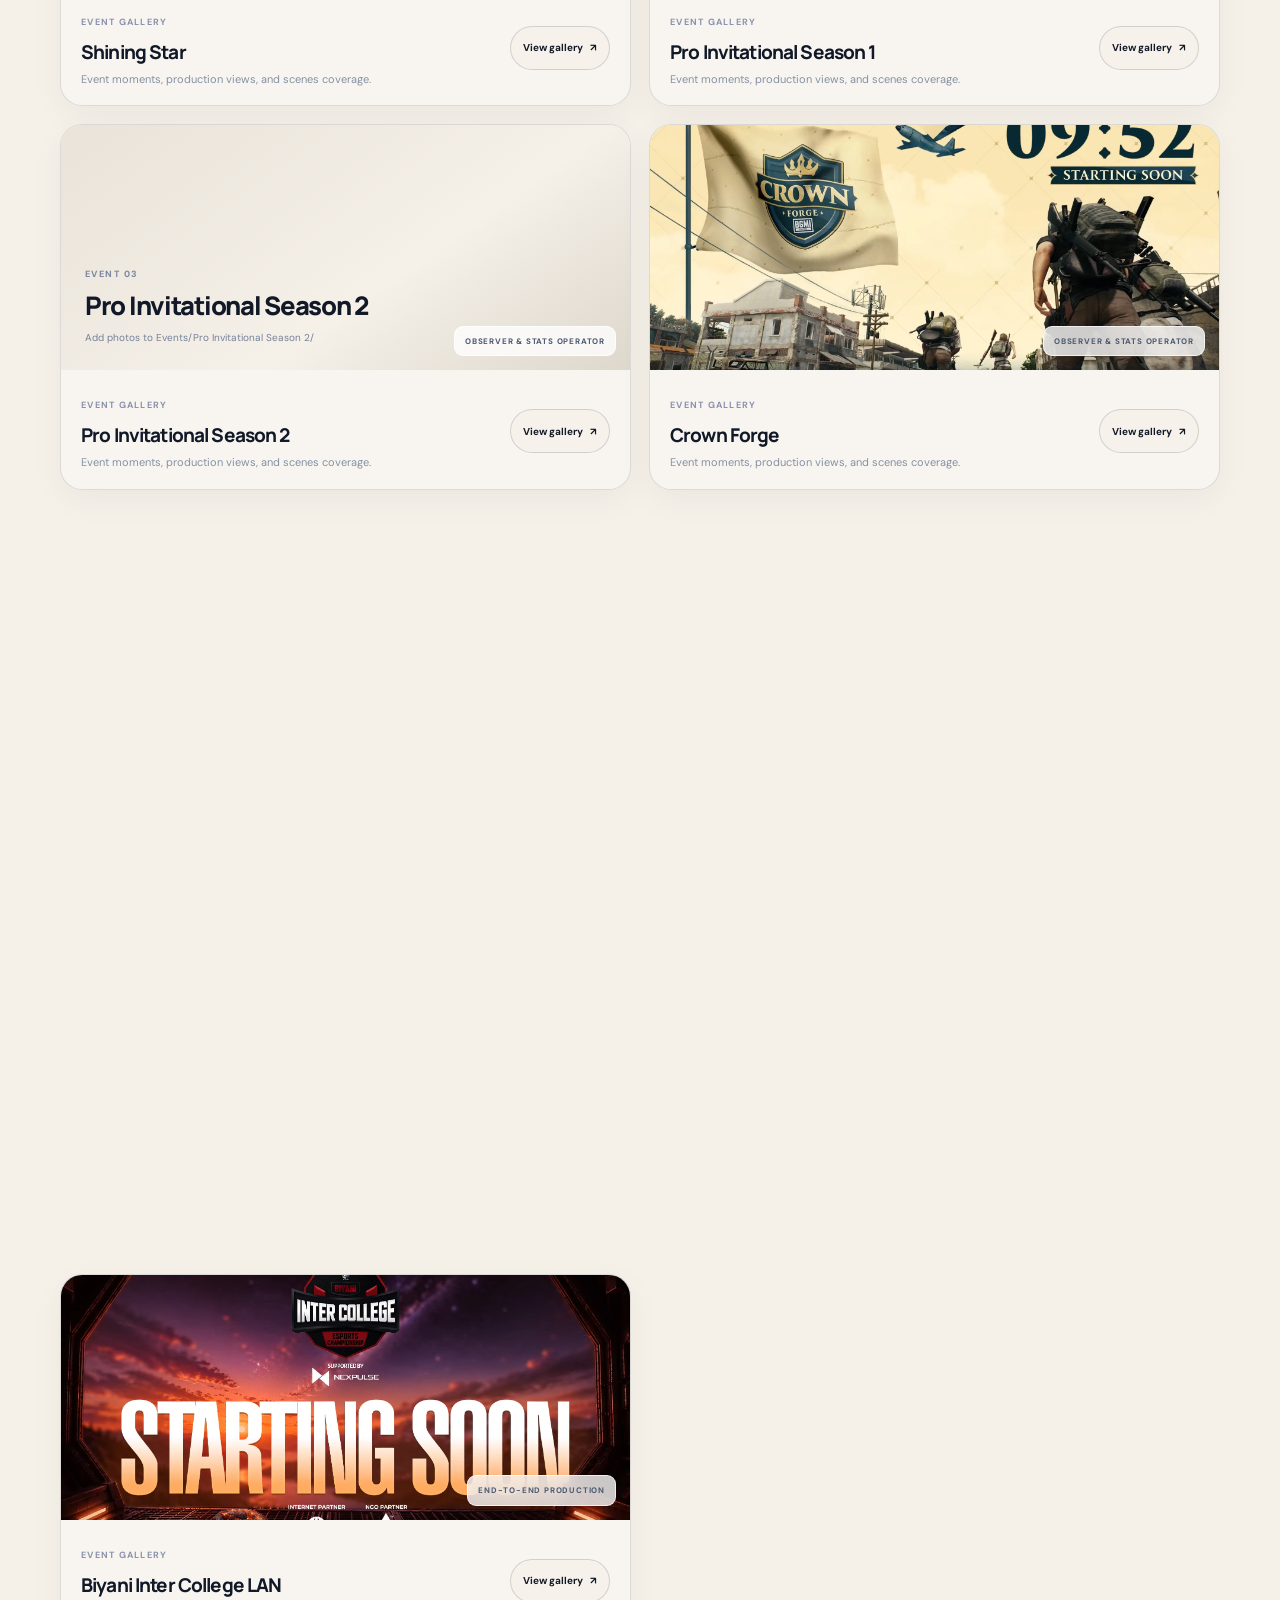
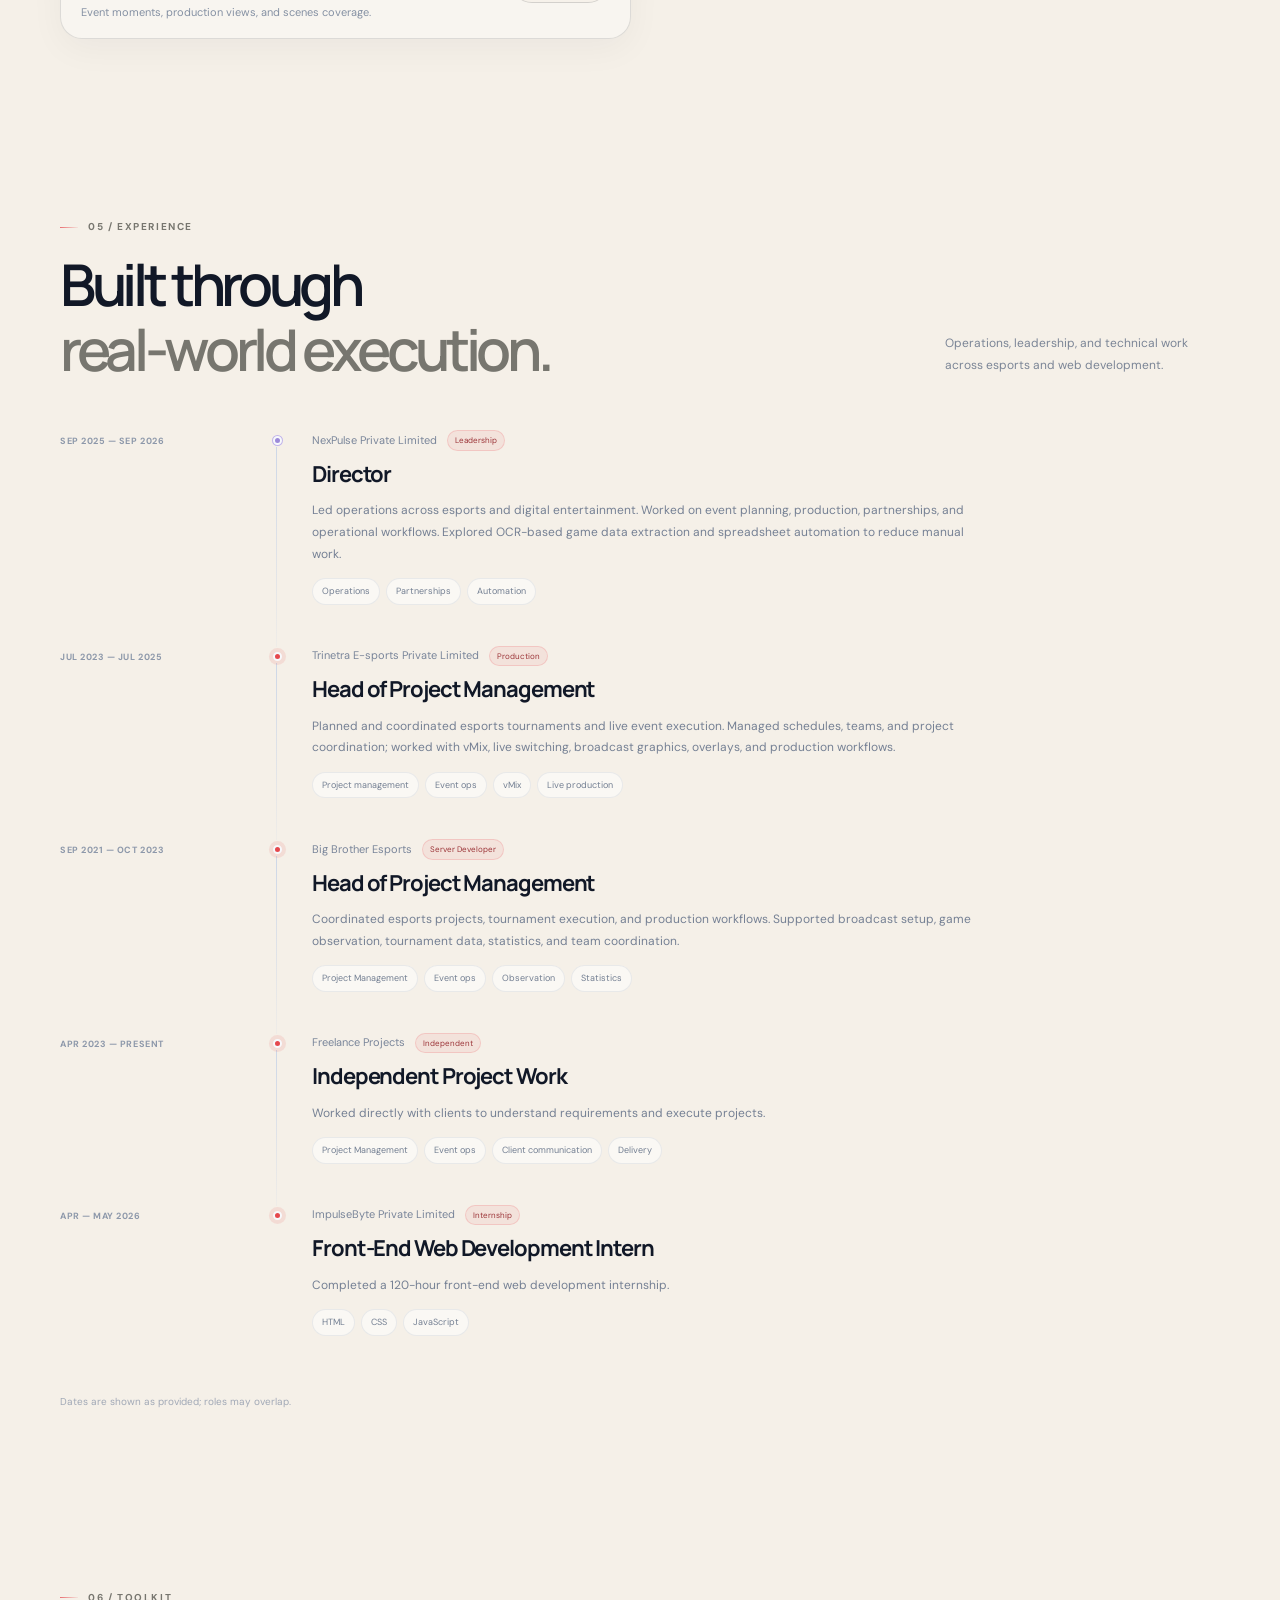
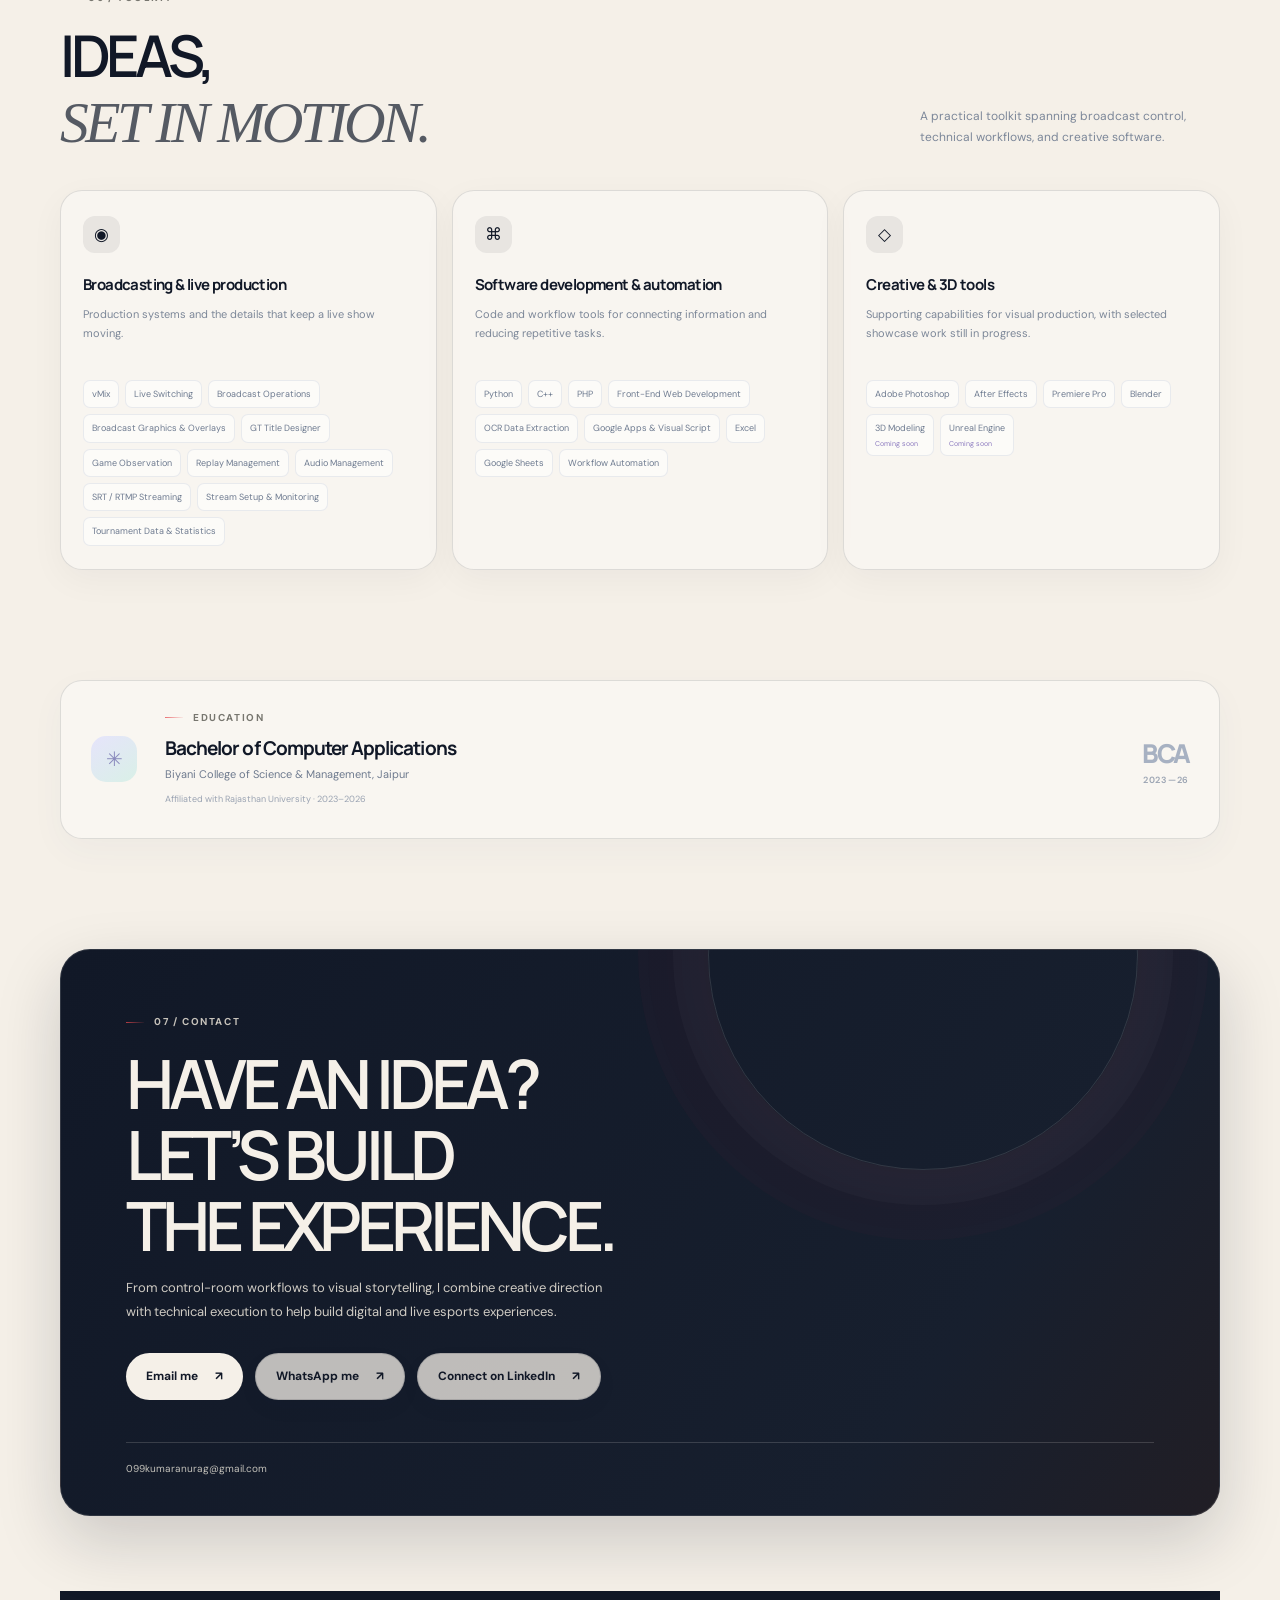
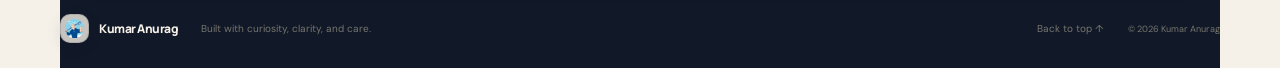
==== commit af7af0b1: "Update index.html" ====
--- a/index.html
+++ b/index.html
@@ -86,9 +86,9 @@
         <!-- BOX 1: portrait reel/video carousel -->
         <article class="broadcast-feature reveal production-carousel-card broadcast-reels-card">
           <div class="production-carousel broadcast-reel-carousel" data-broadcast-carousel>
-            <div class="production-slide is-active"><div class="production-video-frame"><video controls preload="metadata" playsinline><source src="Broadcasting/videos/game-feed-1.mp4" type="video/mp4">Your browser does not support video playback.</video></div><span class="broadcast-media-label">REEL 01 · GAME FEED</span></div>
-            <div class="production-slide"><div class="production-video-frame"><video controls preload="metadata" playsinline><source src="Broadcasting/videos/game-feed-2.mp4" type="video/mp4">Your browser does not support video playback.</video></div><span class="broadcast-media-label">REEL 02 · GAME FEED</span></div>
-            <div class="production-slide"><div class="production-video-frame"><video controls preload="metadata" playsinline><source src="Broadcasting/videos/game-feed-3.mp4" type="video/mp4">Your browser does not support video playback.</video></div><span class="broadcast-media-label">REEL 03 · GAME FEED</span></div>
+            <div class="production-slide is-active"><div class="production-video-frame"><video controls preload="metadata" playsinline><source src="Broadcasting/videos/1.mp4" type="video/mp4">Your browser does not support video playback.</video></div><span class="broadcast-media-label">REEL 01 · GAME FEED</span></div>
+            <div class="production-slide"><div class="production-video-frame"><video controls preload="metadata" playsinline><source src="Broadcasting/videos/2.mp4" type="video/mp4">Your browser does not support video playback.</video></div><span class="broadcast-media-label">REEL 02 · GAME FEED</span></div>
+            <div class="production-slide"><div class="production-video-frame"><video controls preload="metadata" playsinline><source src="Broadcasting/videos/3.mp4" type="video/mp4">Your browser does not support video playback.</video></div><span class="broadcast-media-label">REEL 03 · GAME FEED</span></div>
             <div class="production-slide"><div class="production-video-frame"><video controls preload="metadata" playsinline><source src="Broadcasting/videos/full-production-video.mp4" type="video/mp4">Your browser does not support video playback.</video></div><span class="broadcast-media-label">REEL 04 · FULL PRODUCTION</span></div>
             <div class="production-carousel-controls"><button type="button" class="production-prev" aria-label="Previous reel">←</button><span class="production-counter" aria-live="polite">01 / 04</span><button type="button" class="production-next" aria-label="Next reel">→</button></div>
           </div>
